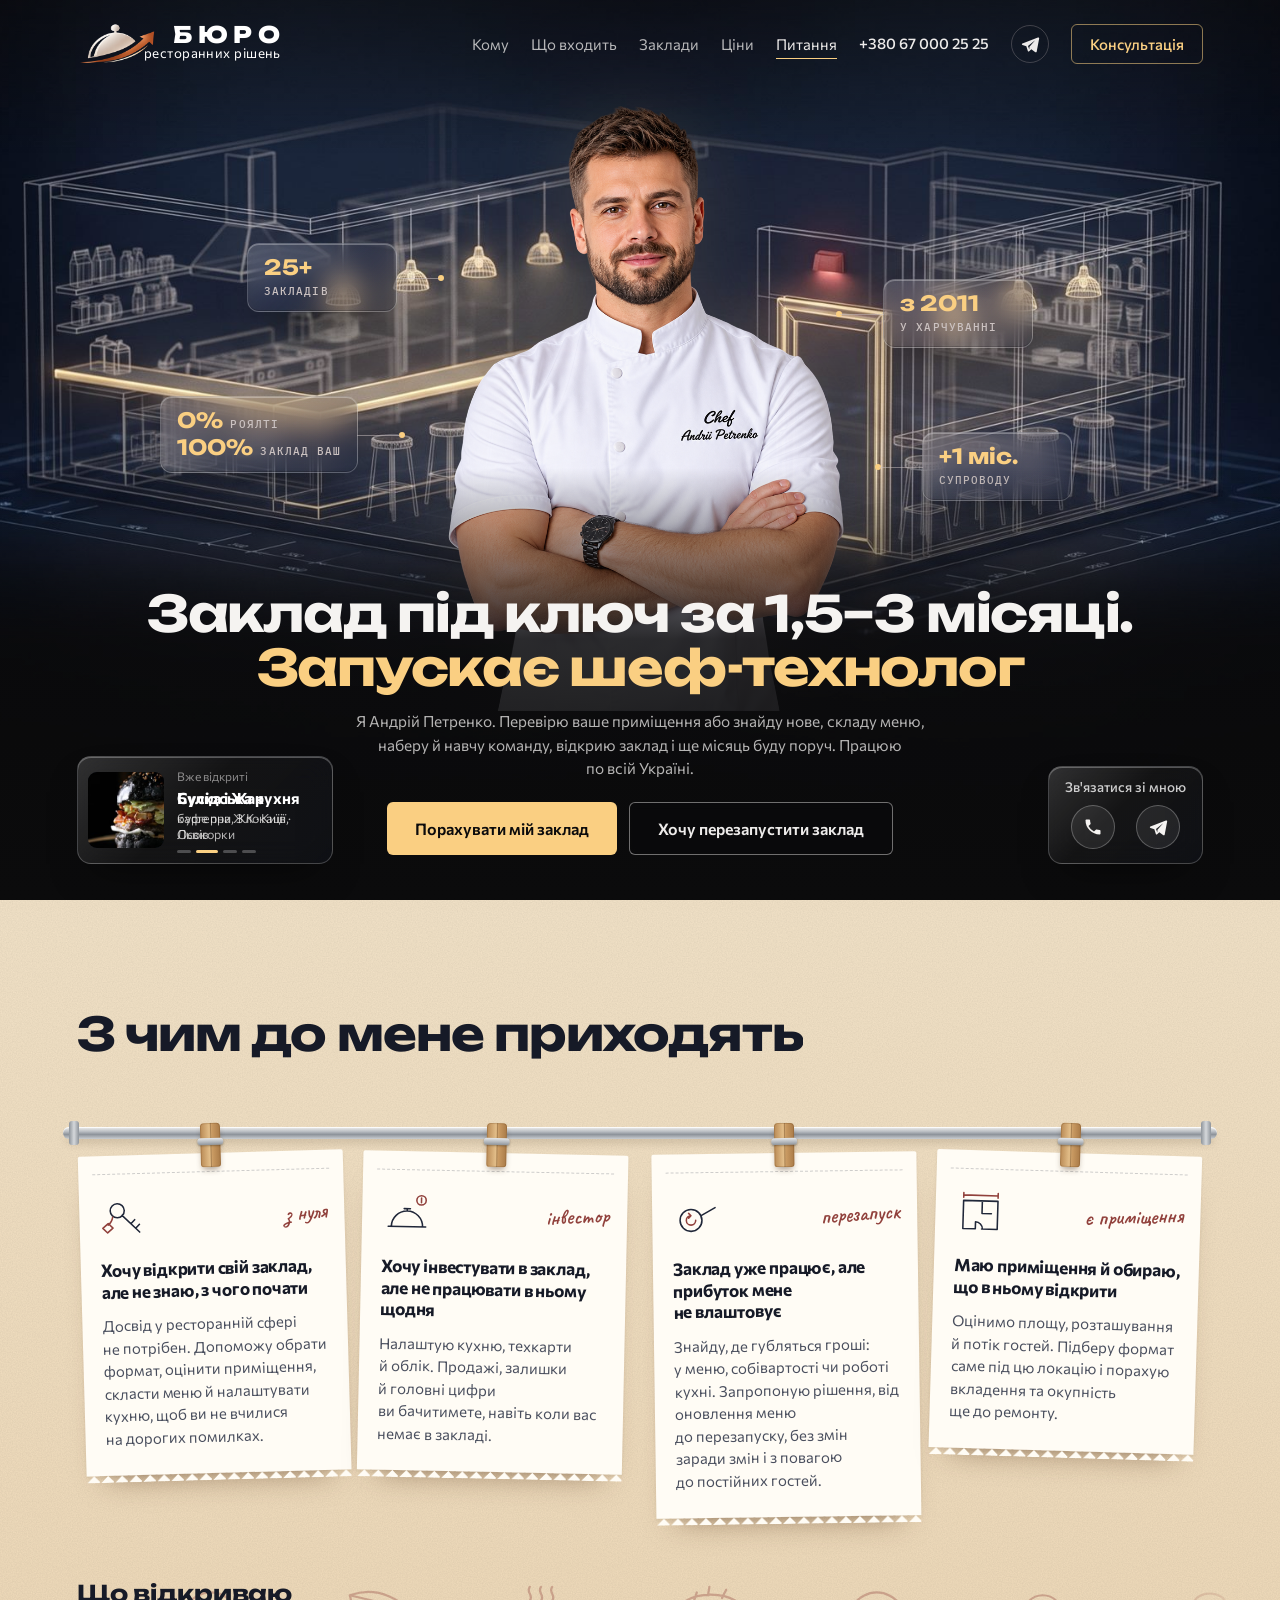
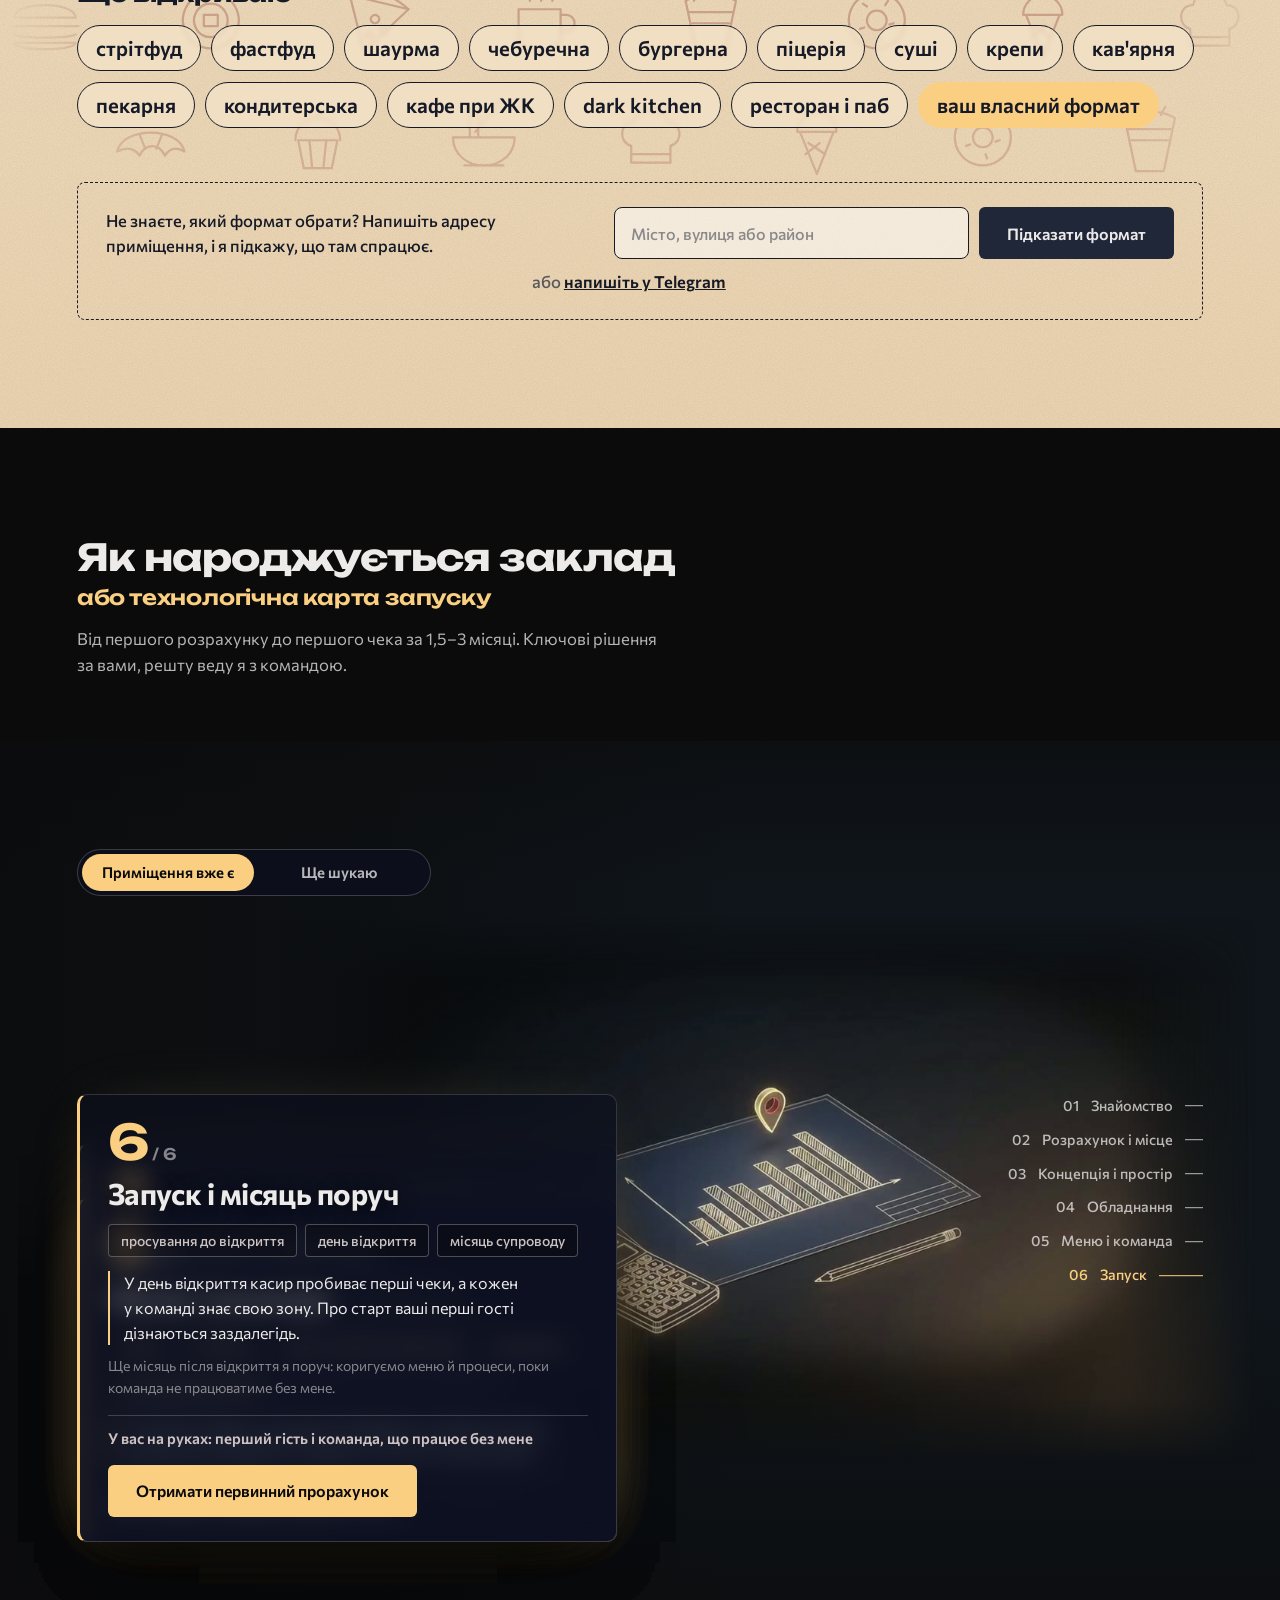
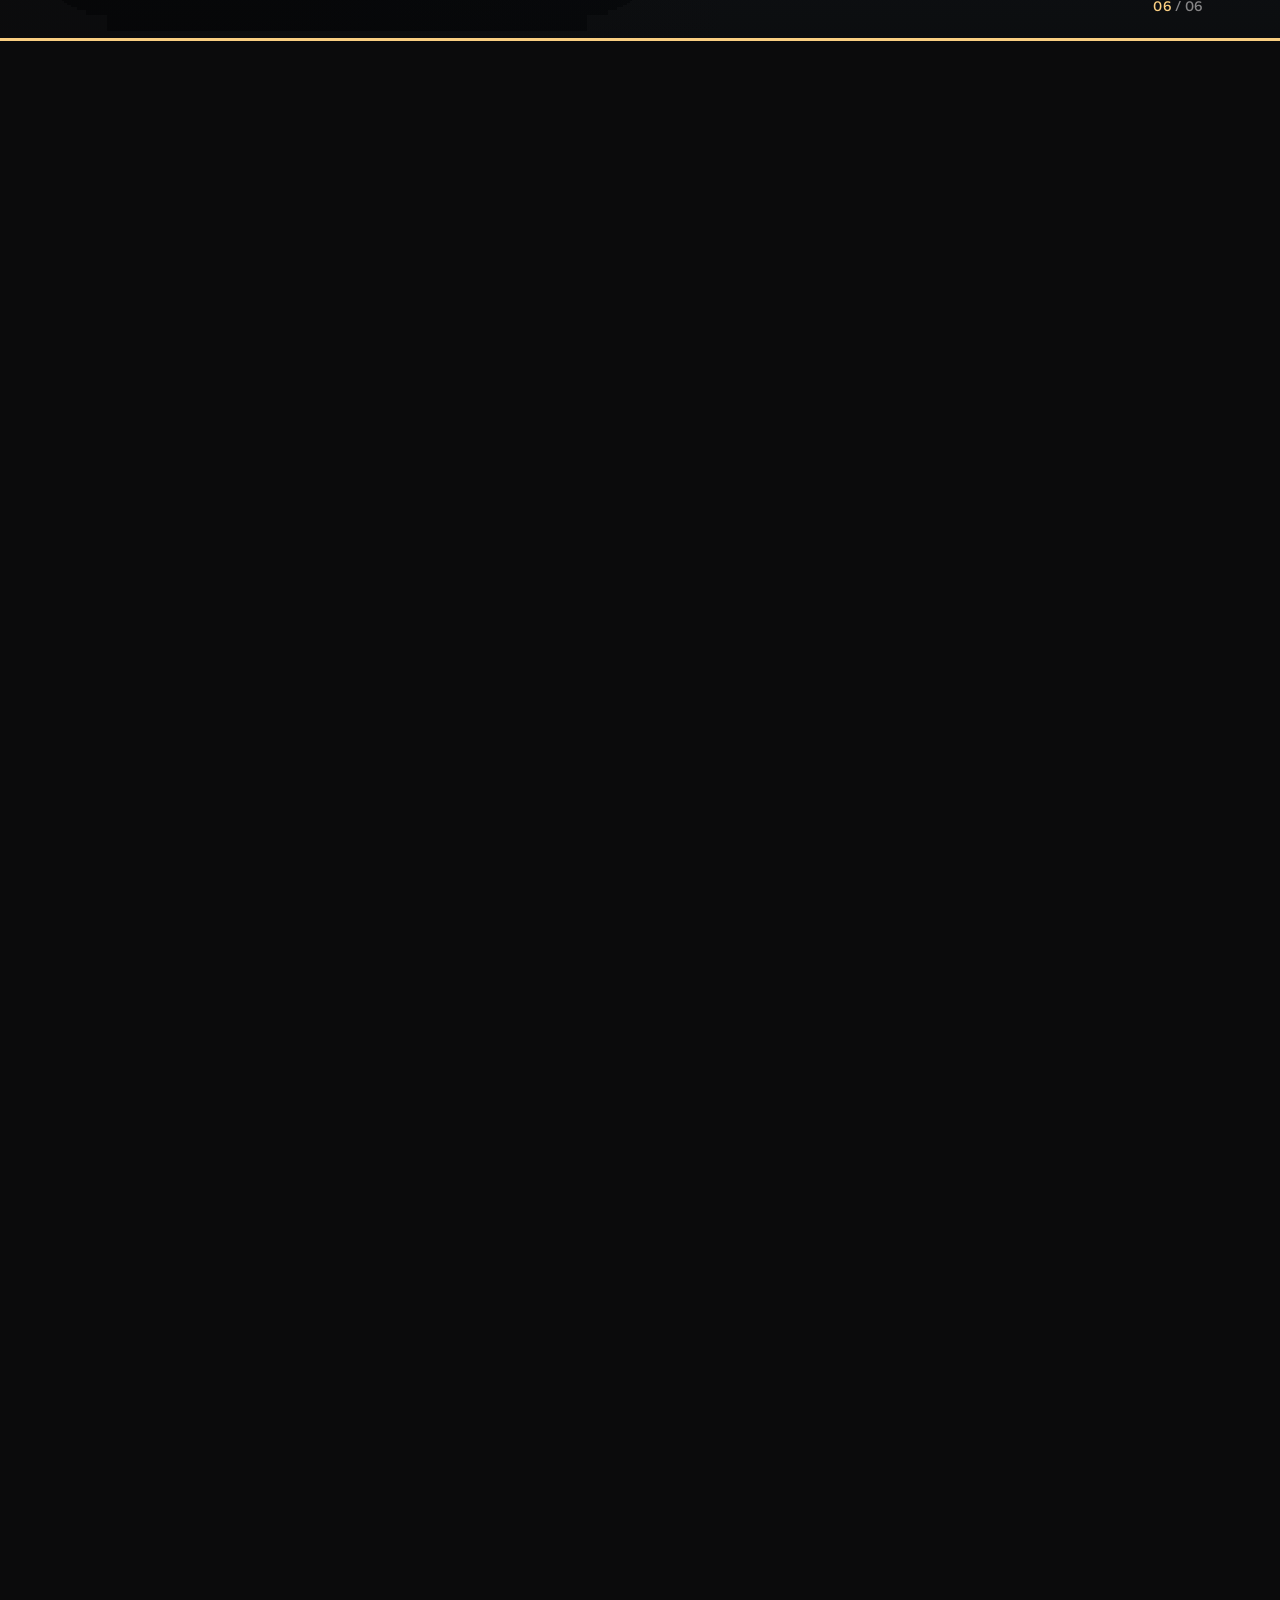
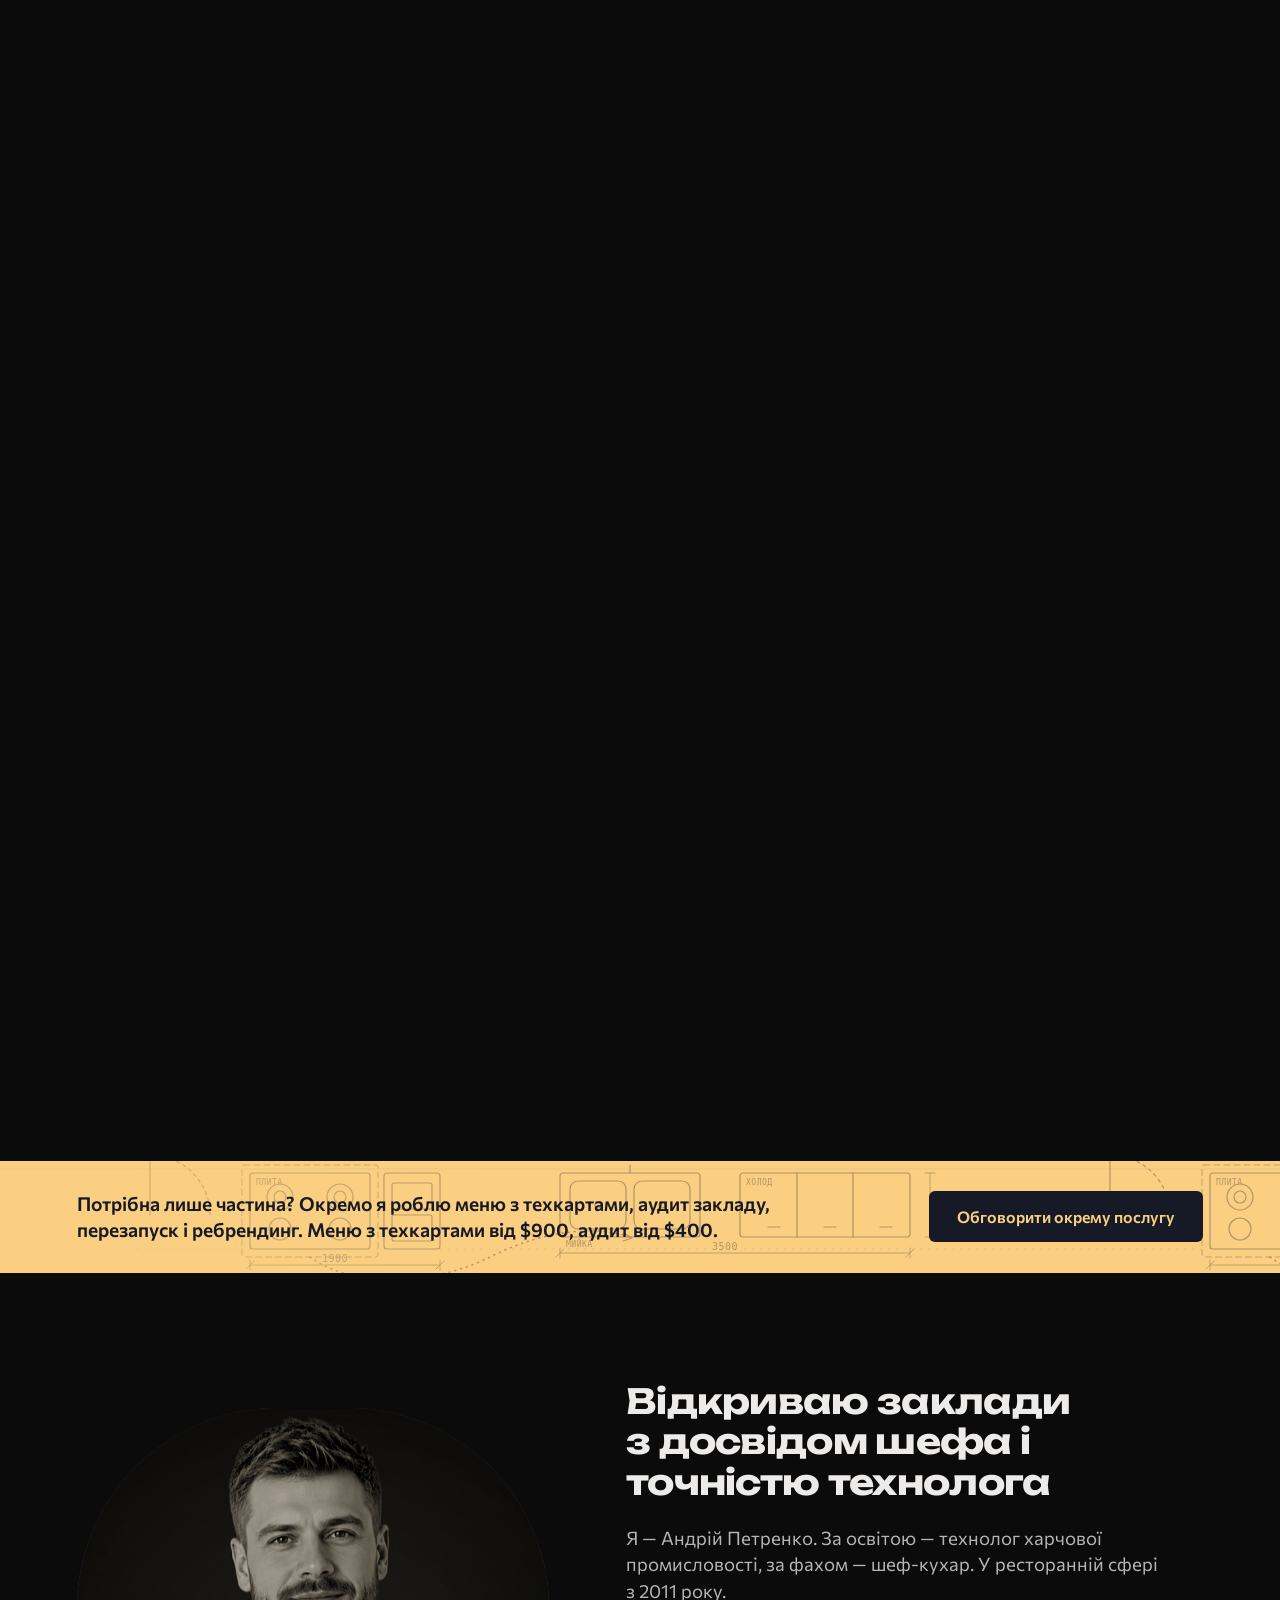
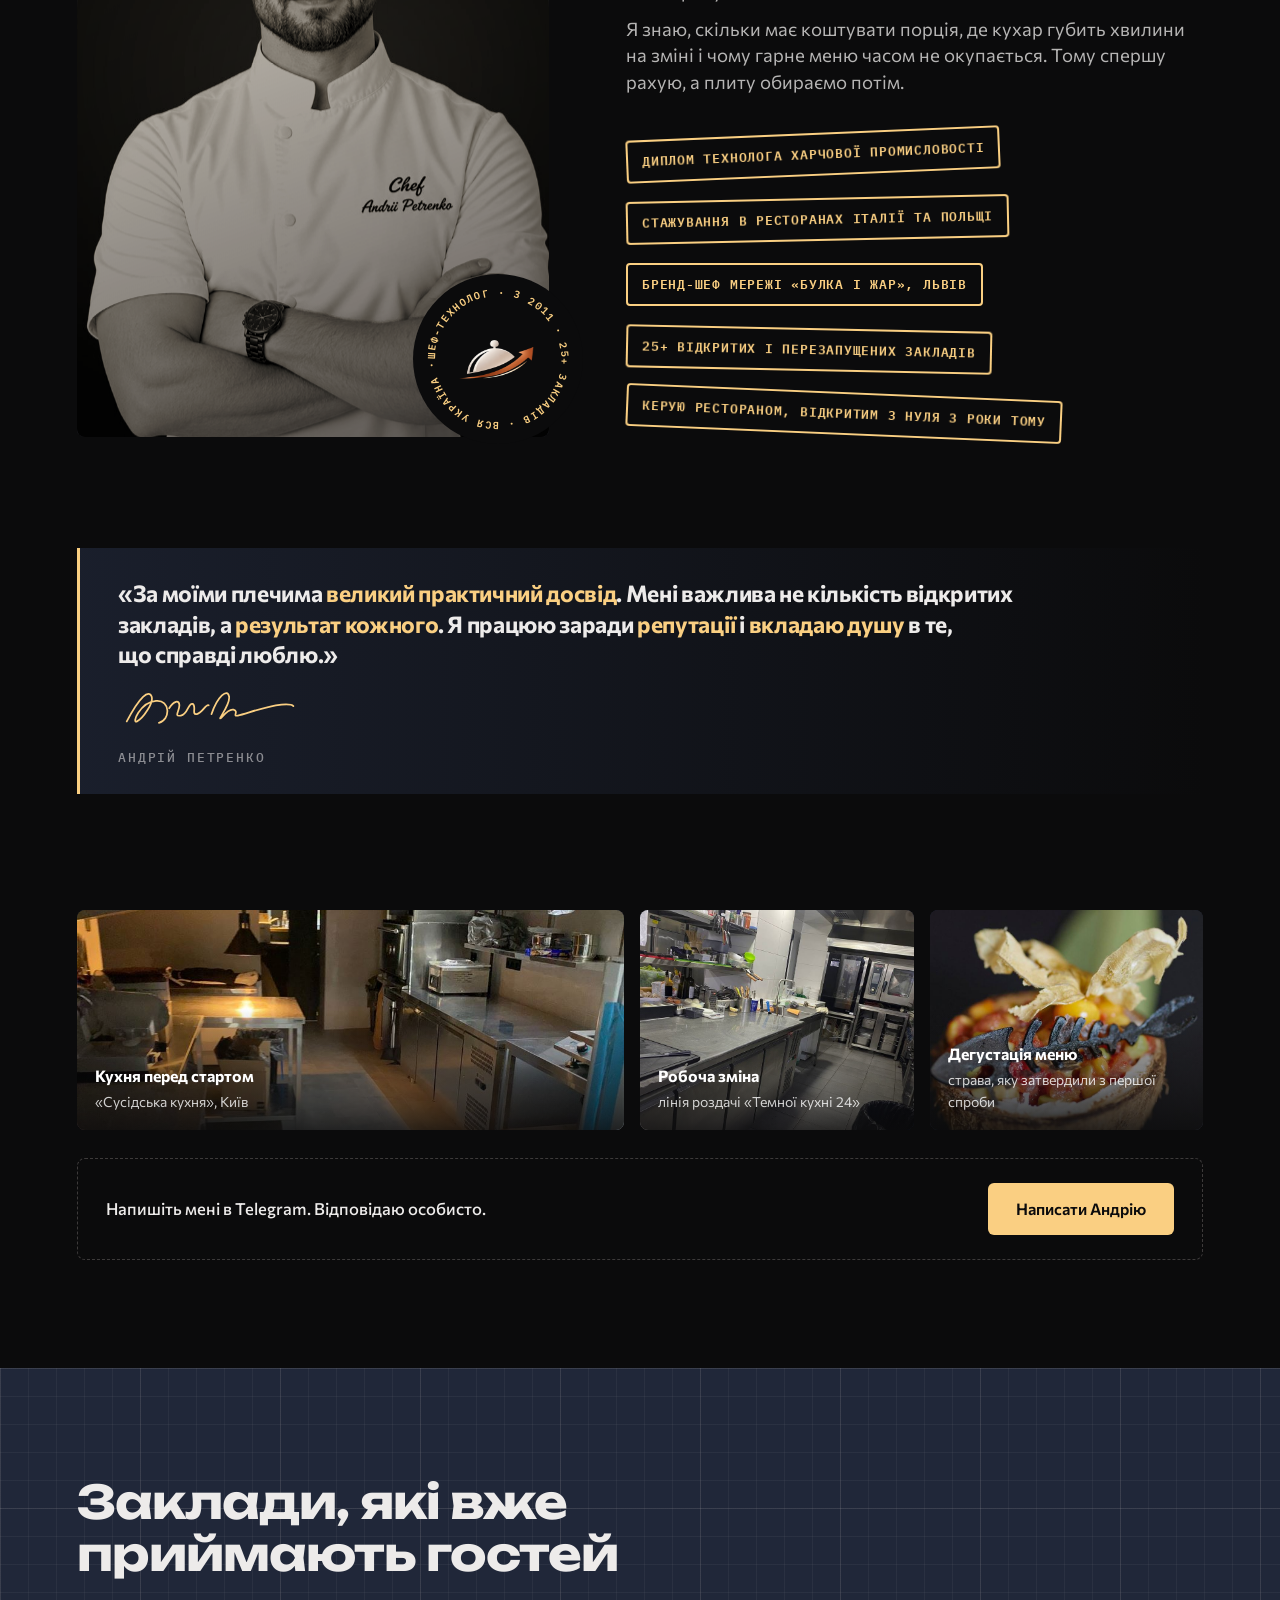
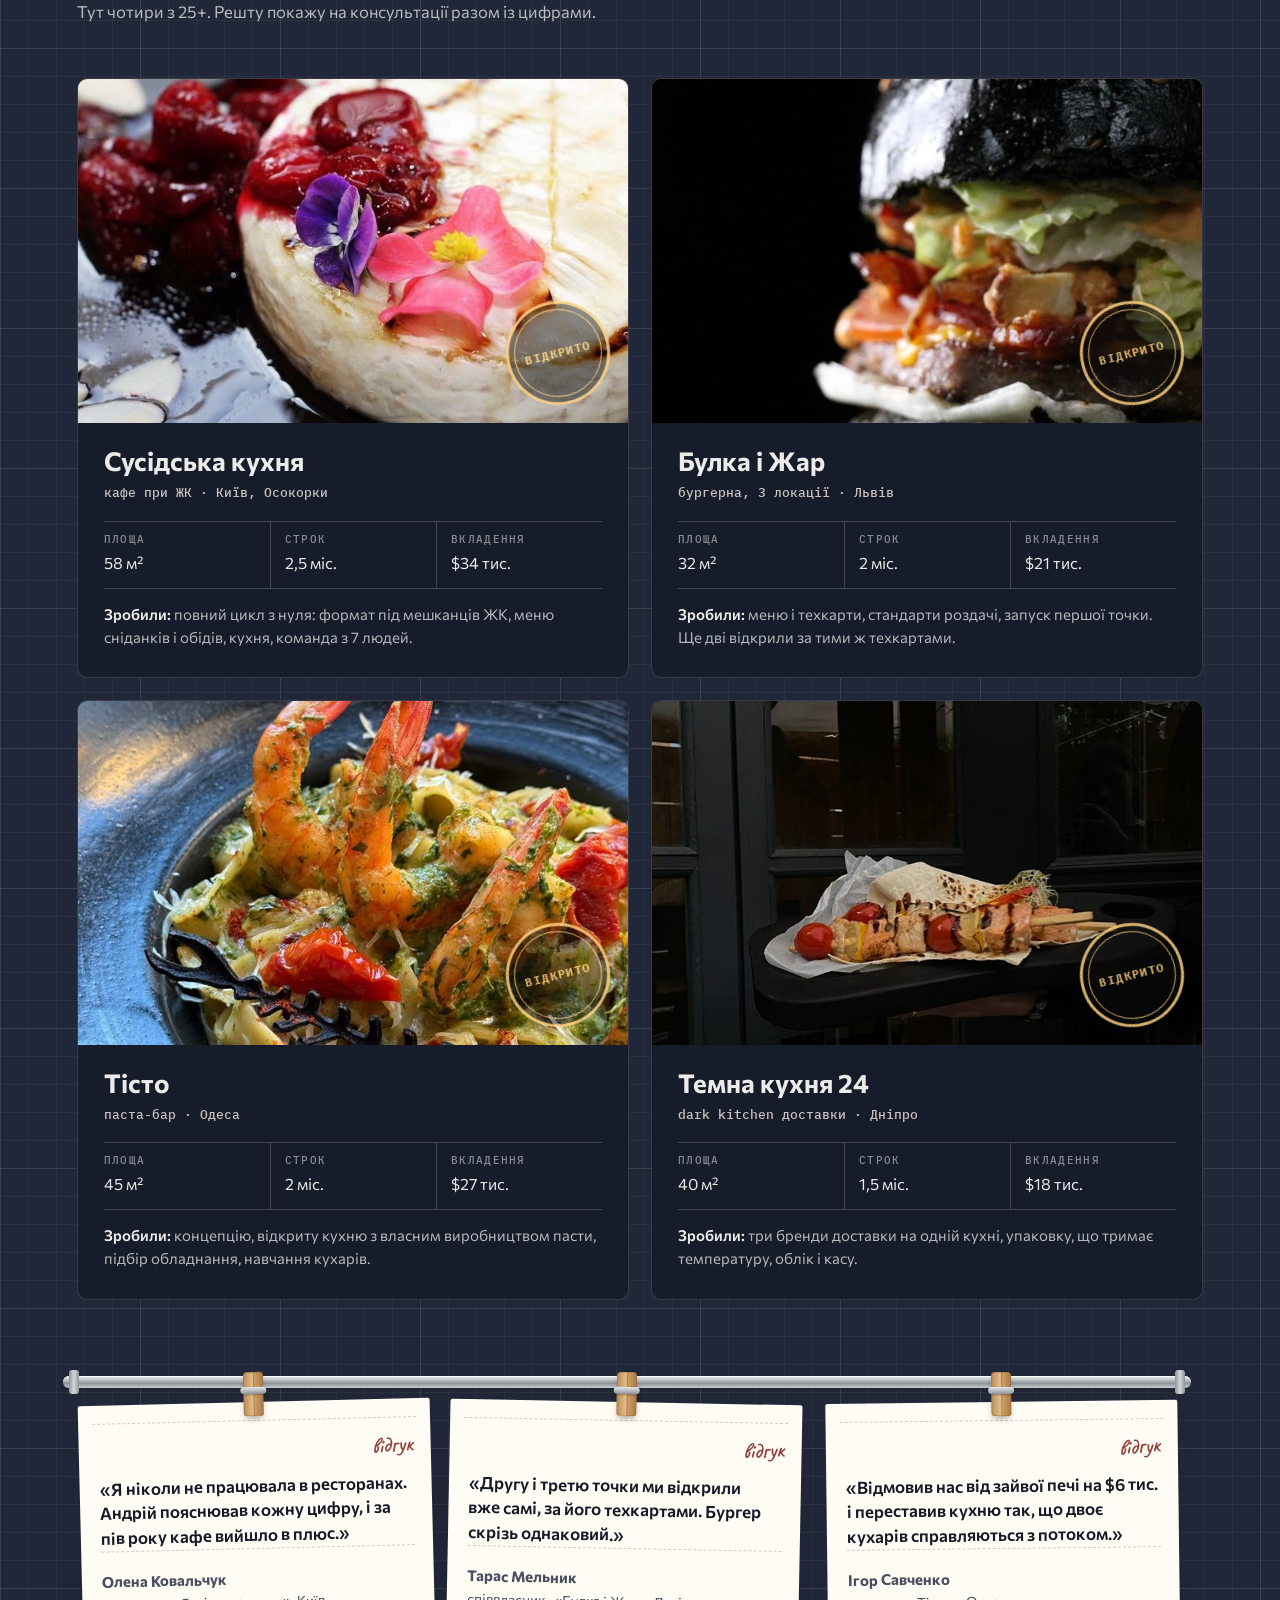
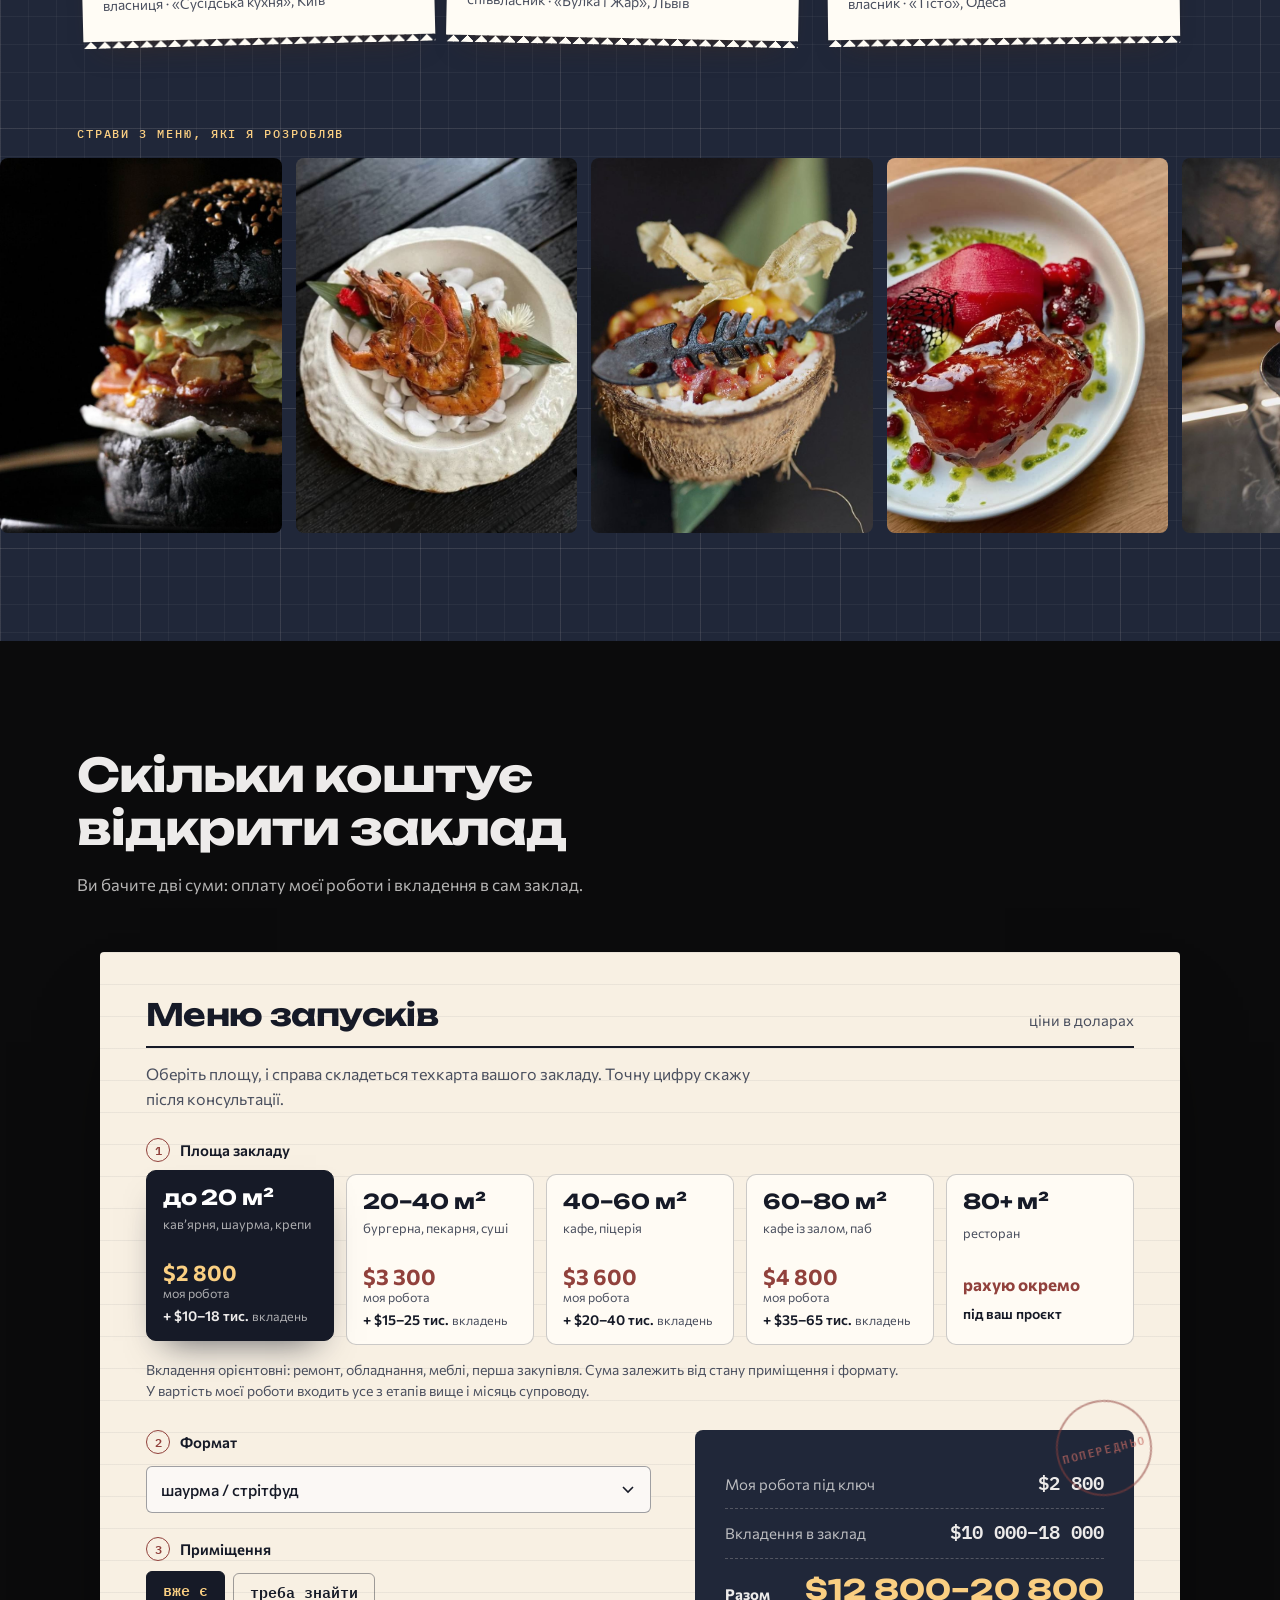
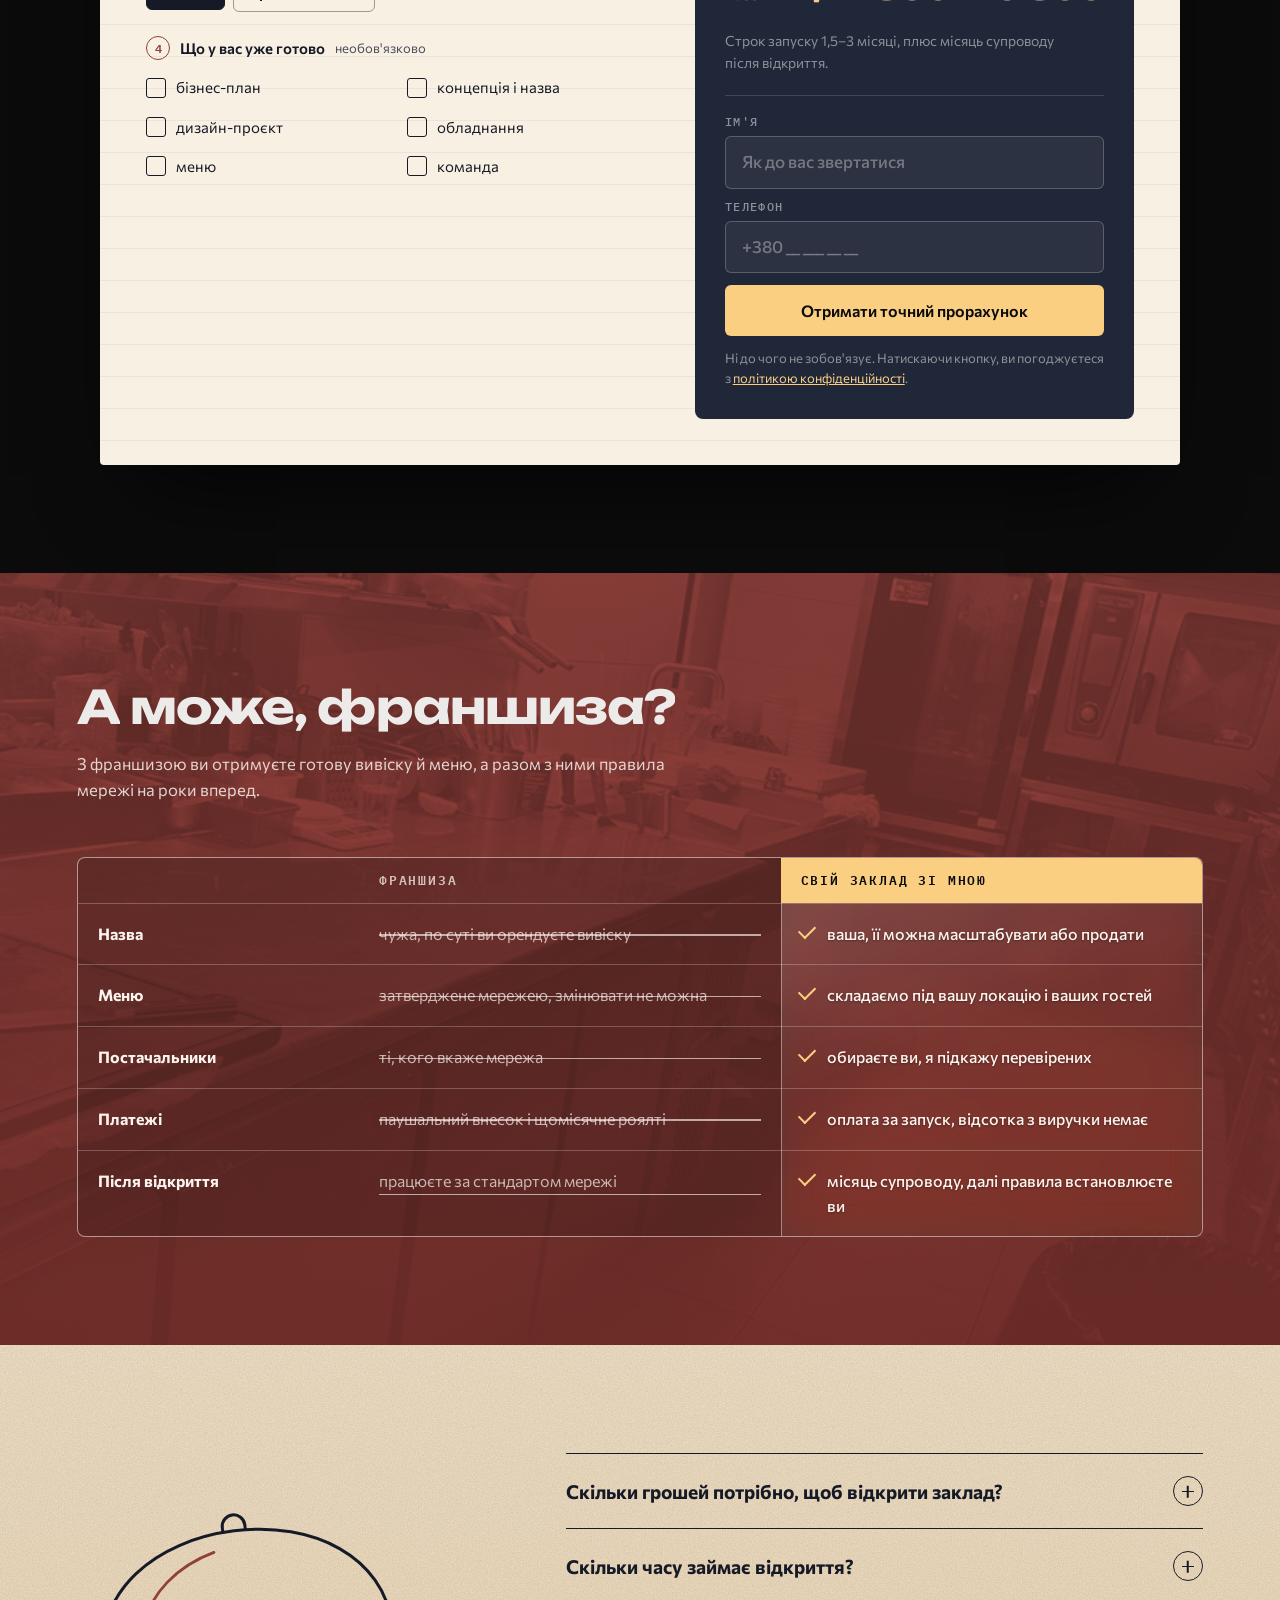
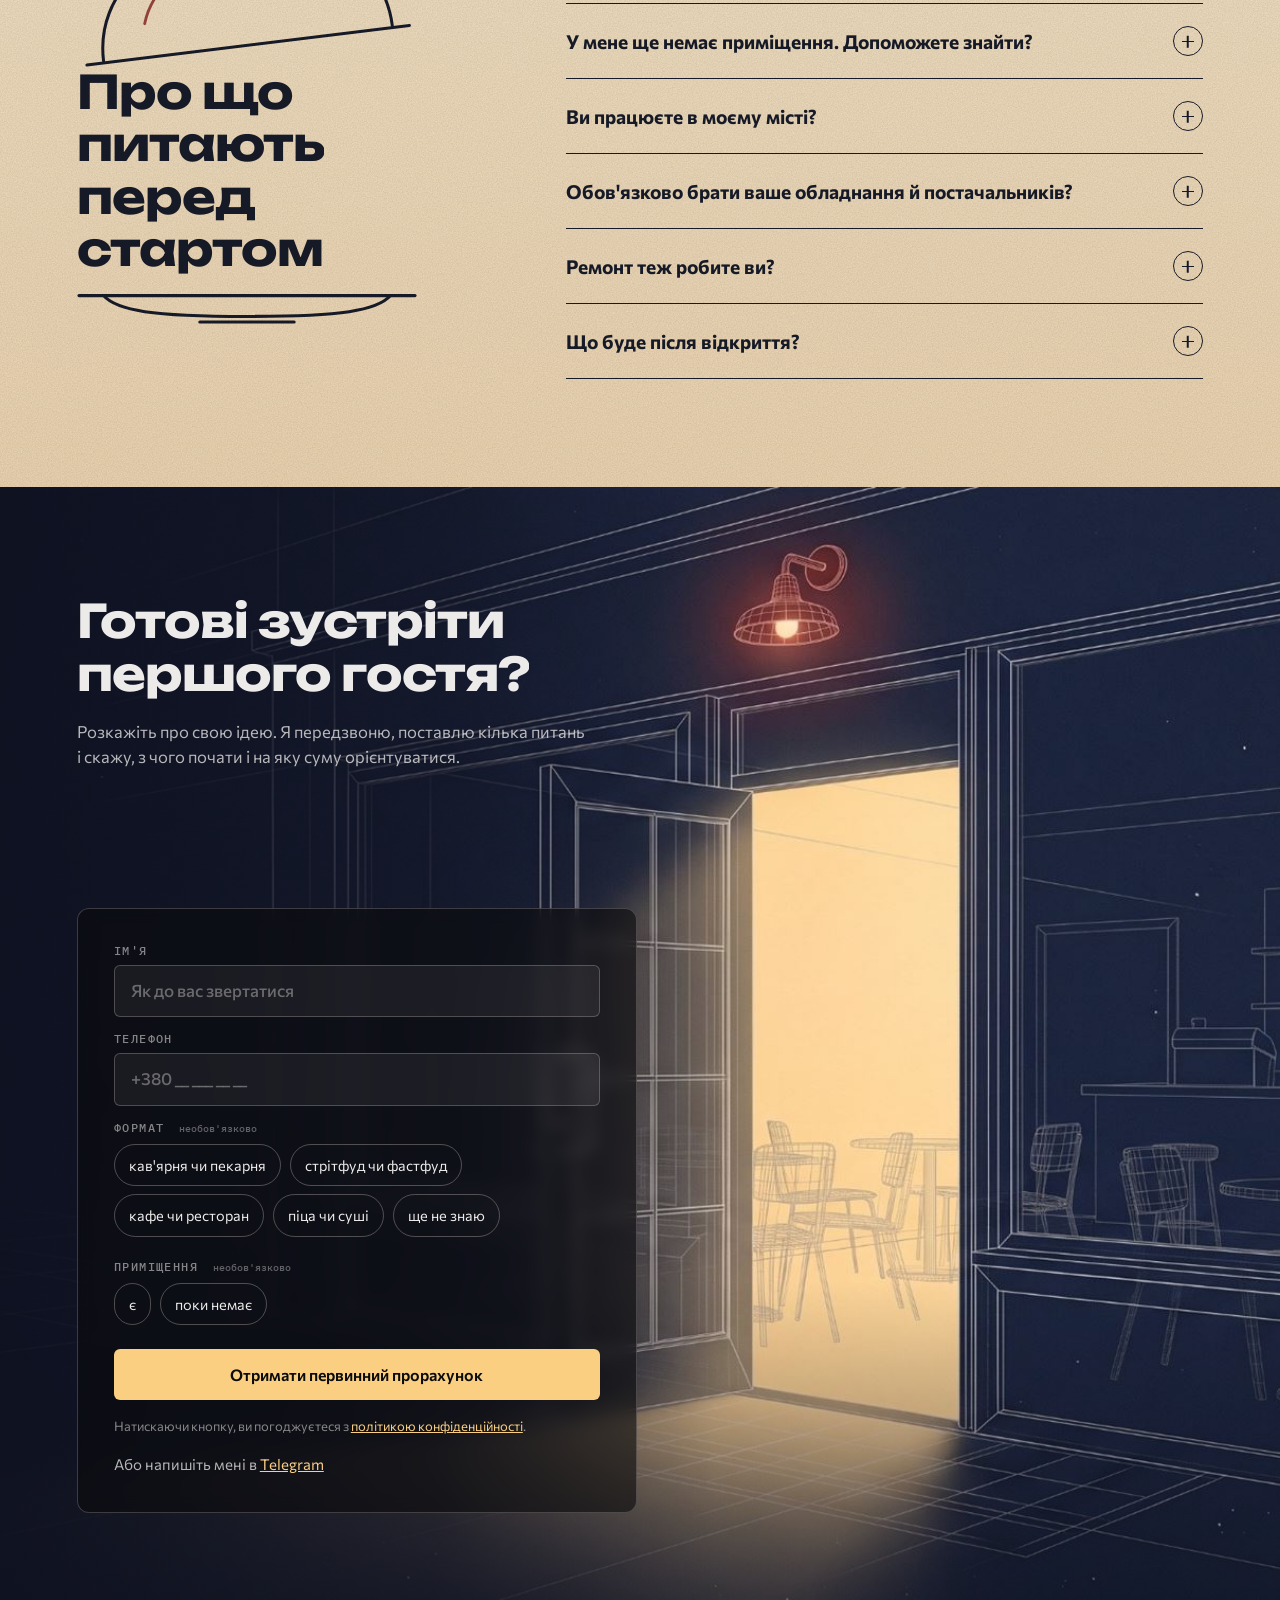
==== index.html @ c408e7c8 "Бюро ресторанних рішень: портфоліо-версія з шефом Андрієм Петренком Копія лендингу «Бюро» з новим ім" ====
<!doctype html>
<html lang="uk">
<head>
<meta charset="utf-8">
<meta name="viewport" content="width=device-width, initial-scale=1">
<title>Відкриття закладу під ключ | Бюро ресторанних рішень</title>
<meta name="description" content="Відкрию кафе, кав'ярню, фастфуд чи піцерію під ключ за 1,5–3 місяці: приміщення, меню з техкартами, обладнання, команда. 25+ відкритих закладів по Україні.">
<meta name="theme-color" content="#0B0B0C">
<link rel="icon" href="favicon.png" type="image/png" sizes="192x192">
<link rel="apple-touch-icon" href="apple-touch-icon.png">
<meta property="og:type" content="website">
<meta property="og:locale" content="uk_UA">
<meta property="og:title" content="Заклад під ключ за 1,5–3 місяці. Запускає шеф-технолог">
<meta property="og:description" content="Приміщення, меню з техкартами, обладнання, команда і місяць супроводу після відкриття. 25+ закладів по Україні.">
<meta property="og:image" content="https://prinkovska.github.io/buro/media/hero-final.jpg">
<link rel="preconnect" href="https://fonts.googleapis.com">
<link rel="preconnect" href="https://fonts.gstatic.com" crossorigin>
<link href="https://fonts.googleapis.com/css2?family=Commissioner:wght@400;500;600;700;800&family=IBM+Plex+Mono:wght@400;500;600&display=swap" rel="stylesheet">
<!-- Unbounded — шрифт заголовків -->
<link href="https://fonts.googleapis.com/css2?family=Unbounded:wght@600;700;800&family=Caveat:wght@600&display=swap" rel="stylesheet">
<link rel="preload" as="image" href="media/chef.png" fetchpriority="high">
<link rel="stylesheet" href="css/style.css">
</head>
<body data-hfont="unbounded">

<div class="progress" aria-hidden="true"><i></i></div>

<!-- ============ 0. ШАПКА ============ -->
<header class="nav" id="nav">
  <a class="nav__logo" href="#top" aria-label="Бюро ресторанних рішень, на початок">
    <svg class="nav__brand" viewBox="0 0 640 160" role="img" aria-hidden="true">
      <image href="media/logo.png" x="6" y="4" width="246" height="151"/>
      <text x="294" y="76" textLength="332" lengthAdjust="spacing" font-family="Unbounded, sans-serif" font-weight="800" font-size="70" fill="#fff">БЮРО</text>
      <text x="206" y="124" textLength="420" lengthAdjust="spacing" font-family="Commissioner, sans-serif" font-weight="400" font-size="41" fill="#fff">ресторанних рішень</text>
    </svg>
  </a>
  <button class="nav__burger" type="button" aria-expanded="false" aria-controls="menu" aria-label="Відкрити меню"><span></span><span></span><span></span></button>
  <div class="nav__menu" id="menu">
    <ul class="nav__links">
      <li><a href="#komu">Кому</a></li>
      <li><a href="#etapy">Що входить</a></li>
      <li><a href="#zaklady">Заклади</a></li>
      <li><a href="#tsiny">Ціни</a></li>
      <li><a href="#pytannia">Питання</a></li>
    </ul>
    <a class="nav__tel" data-phone href="tel:+380670002525">+380 67 000 25 25</a>
    <a class="nav__tg" data-tg href="#konsultatsiya" aria-label="Написати в Telegram">
      <svg width="20" height="20" viewBox="0 0 24 24" aria-hidden="true"><path d="M21.5 4.2 2.9 11.4c-.9.4-.9 1.6.1 1.9l4.6 1.4 1.8 5.6c.2.7 1.1.9 1.6.4l2.6-2.4 4.8 3.5c.6.4 1.4.1 1.6-.6L23 5.4c.2-.9-.7-1.6-1.5-1.2ZM9.6 14.3l8.6-6.9-6.8 7.9-.3 3.4-1.5-4.4Z" fill="currentColor"/></svg>
    </a>
    <button class="btn btn--ghost" type="button" data-lead="nav">Консультація</button>
  </div>
</header>

<main id="top">

  <!-- ============ 1. ПЕРШИЙ ЕКРАН ============
       Відео й кадри згенеровані в Higgsfield (декор, не справжній заклад).
       Відео грає один раз; коли дограє, його змінює фінальний кадр (той самий, що й останній кадр відео).
       На телефоні (до 820px) беруться вертикальні версії з data-*-mobile. -->
  <section class="hero" aria-label="Заклад під ключ">
    <video class="hero__video" muted playsinline preload="none" aria-hidden="true"
           data-poster="media/hero-first.jpg" data-poster-mobile="media/hero-first-mobile.jpg"
           data-src="media/hero.mp4" data-src-mobile="media/hero-mobile.mp4"></video>
    <img class="hero__final" alt="" aria-hidden="true" data-src="media/hero-final.jpg" data-src-mobile="media/hero-final-mobile.jpg">
    <div class="hero__grade" aria-hidden="true"></div>

    <img class="hero__chef" src="media/chef.png" width="800" height="1200"
         alt="Андрій Петренко, шеф-технолог, стоїть зі схрещеними руками" fetchpriority="high">
    <div class="hero__shade" aria-hidden="true"></div>

    <!-- відкриті заклади (вигадані для портфоліо): картка в лівому нижньому куті, фото змінюються самі (на телефоні прихована) -->
    <a class="opened" href="#zaklady" aria-label="Відкриті заклади: дивитися всі">
      <span class="opened__pics">
        <img class="is-on" src="media/photos/thumbs/susidska.jpg" width="200" height="200" alt="" decoding="async">
        <img class="" src="media/photos/thumbs/bulka.jpg" width="200" height="200" alt="" decoding="async">
        <img class="" src="media/photos/thumbs/tisto.jpg" width="200" height="200" alt="" decoding="async">
        <img class="" src="media/photos/thumbs/temna.jpg" width="200" height="200" alt="" decoding="async">
      </span>
      <span class="opened__text">
        <span class="opened__label">Вже відкриті</span>
        <span class="opened__item is-on"><b>Сусідська кухня</b><small>кафе при ЖК · Київ, Осокорки</small></span>
        <span class="opened__item"><b>Булка і Жар</b><small>бургерна, 3 локації · Львів</small></span>
        <span class="opened__item"><b>Тісто</b><small>паста-бар · Одеса</small></span>
        <span class="opened__item"><b>Темна кухня 24</b><small>dark kitchen доставки · Дніпро</small></span>
        <span class="opened__dots" aria-hidden="true"><i class="is-on"></i><i></i><i></i><i></i></span>
      </span>
    </a>

    <!-- Кнопки зв'язку в правому куті першого екрана (на ноутбуці) -->
    <div class="hero-contact" aria-label="Зв'язатися з Андрієм Петренком">
      <span class="hero-contact__lbl">Зв'язатися зі мною</span>
      <button class="hero-contact__btn hero-contact__btn--call" type="button" data-lead="callback" aria-label="Замовити дзвінок" title="Замовити дзвінок">
        <svg width="20" height="20" viewBox="0 0 24 24" aria-hidden="true"><path d="M6.6 10.8a15.1 15.1 0 0 0 6.6 6.6l2.2-2.2c.3-.3.7-.4 1-.2 1.1.4 2.3.6 3.6.6.6 0 1 .4 1 1V20c0 .6-.4 1-1 1A17 17 0 0 1 3 4c0-.6.4-1 1-1h3.5c.6 0 1 .4 1 1 0 1.3.2 2.5.6 3.6.1.3 0 .7-.2 1l-2.3 2.2Z" fill="currentColor"/></svg>
      </button>
      <a class="hero-contact__btn hero-contact__btn--tg" data-tg href="#konsultatsiya" aria-label="Написати в Telegram" title="Написати в Telegram">
        <svg width="20" height="20" viewBox="0 0 24 24" aria-hidden="true"><path d="M21.5 4.2 2.9 11.4c-.9.4-.9 1.6.1 1.9l4.6 1.4 1.8 5.6c.2.7 1.1.9 1.6.4l2.6-2.4 4.8 3.5c.6.4 1.4.1 1.6-.6L23 5.4c.2-.9-.7-1.6-1.5-1.2ZM9.6 14.3l8.6-6.9-6.8 7.9-.3 3.4-1.5-4.4Z" fill="currentColor"/></svg>
      </a>
    </div>

    <div class="hero__bottom">
      <ul class="hero__stats" aria-label="Коротко про досвід">
        <li class="stat stat--l1"><b>25+</b><span>закладів</span></li>
        <li class="stat stat--r1"><b>з 2011</b><span>у харчуванні</span></li>
        <li class="stat stat--l2 stat--rows"><p><b>0%</b><span>роялті</span></p><p><b>100%</b><span>заклад ваш</span></p></li>
        <li class="stat stat--r2"><b>+1 міс.</b><span>супроводу</span></li>
      </ul>
      <div class="hero__copy">
        <h1>Заклад під ключ за 1,5⁠–⁠3 місяці. <span>Запускає шеф-технолог</span></h1>
        <p>Я Андрій Петренко. Перевірю ваше приміщення або знайду нове, складу меню, наберу й навчу команду, відкрию заклад і ще місяць буду поруч. Працюю по всій Україні.</p>
        <div class="hero__btns">
          <a class="btn btn--primary" href="#kalkulyator">Порахувати мій заклад</a>
          <button class="btn btn--outline" type="button" data-lead="hero-relaunch">Хочу перезапустити заклад</button>
        </div>
      </div>
    </div>

  </section>

  <!-- ============ 2. З ЧИМ ДО МЕНЕ ПРИХОДЯТЬ ============ -->
  <section class="sec sec--paper tex-grain" id="komu">
    <div class="wrap">
      <header class="sec__head">
        <h2 data-split>З чим до мене приходять</h2>
      </header>

      <div class="who">
        <!-- картки — як чеки замовлень на кухонній рейці, кожна на прищепці -->
        <div class="who__rail" aria-hidden="true"></div>
        <article class="who__card" data-reveal style="--d:0;--r:-1.6deg">
          <span class="who__clip" aria-hidden="true"></span>
          <div class="who__top"><svg class="who__ico draw" viewBox="0 0 64 64" aria-hidden="true"><path pathLength="1" d="M14 22a9 9 0 1 0 18 0a9 9 0 1 0 -18 0M29 28l22 22M40 39l5-5M46 45l5-5"/><path pathLength="1" class="acc" d="M17 30c-1 5-3 8-6 10M4 44l7-6 6 6-7 6z"/></svg><span class="who__table">з нуля</span></div>
          <h3>Хочу відкрити свій заклад, але не знаю, з чого почати</h3>
          <p>Досвід у ресторанній сфері не потрібен. Допоможу обрати формат, оцінити приміщення, скласти меню й налаштувати кухню, щоб ви не вчилися на дорогих помилках.</p>
        </article>
        <article class="who__card" data-reveal style="--d:1;--r:1.2deg">
          <span class="who__clip" aria-hidden="true"></span>
          <div class="who__top"><svg class="who__ico draw" viewBox="0 0 64 64" aria-hidden="true"><path pathLength="1" d="M8 48h48M12 48a20 20 0 0 1 40 0M28 25h8M32 25v3"/><path pathLength="1" class="acc" d="M44 14a6 6 0 1 0 12 0a6 6 0 1 0 -12 0M50 11v6"/></svg><span class="who__table">інвестор</span></div>
          <h3>Хочу інвестувати в заклад, але не працювати в ньому щодня</h3>
          <p>Налаштую кухню, техкарти й облік. Продажі, залишки й головні цифри ви бачитимете, навіть коли вас немає в закладі.</p>
        </article>
        <article class="who__card" data-reveal style="--d:2;--r:-0.8deg">
          <span class="who__clip" aria-hidden="true"></span>
          <div class="who__top"><svg class="who__ico draw" viewBox="0 0 64 64" aria-hidden="true"><path pathLength="1" d="M10 36a14 14 0 1 0 28 0a14 14 0 1 0 -28 0M37 30l18-10"/><path pathLength="1" class="acc" d="M30 36a6 6 0 1 1 -6 -6M21 27l3 3-3 3"/></svg><span class="who__table">перезапуск</span></div>
          <h3>Заклад уже працює, але прибуток мене не влаштовує</h3>
          <p>Знайду, де губляться гроші: у меню, собівартості чи роботі кухні. Запропоную рішення, від оновлення меню до перезапуску, без змін заради змін і з повагою до постійних гостей.</p>
        </article>
        <article class="who__card" data-reveal style="--d:3;--r:1.7deg">
          <span class="who__clip" aria-hidden="true"></span>
          <div class="who__top"><svg class="who__ico draw" viewBox="0 0 64 64" aria-hidden="true"><path pathLength="1" d="M26 52H10V16h44v36H34M26 52v-9M26 43a9 9 0 0 1 9 9M34 16v16h12"/><path pathLength="1" class="acc" d="M10 9h44M10 6v6M54 6v6"/></svg><span class="who__table">є приміщення</span></div>
          <h3>Маю приміщення й обираю, що в ньому відкрити</h3>
          <p>Оцінимо площу, розташування й потік гостей. Підберу формат саме під цю локацію і порахую вкладення та окупність ще до ремонту.</p>
        </article>
      </div>

      <div class="formats" data-reveal>
      <!-- стрічки контурних іконок страв, що повільно пливуть за списком форматів -->
      <div class="iconbelt" aria-hidden="true">
        <div class="iconbelt__track"><svg viewBox="0 0 64 64"><title>бургер</title><path d="M10 30c0-12 44-12 44 0Z M8 36h48 M10 42c6 3 38 3 44 0 M10 48h44c0 6-44 6-44 0"/></svg><svg viewBox="0 0 64 64"><title>суші</title><path d="M32 12a20 20 0 1 0 0.01 0Z M32 20a12 12 0 1 0 0.01 0Z M27 28h10v8H27Z"/></svg><svg viewBox="0 0 64 64"><title>піца</title><path d="M12 14 54 24 22 54Z M12 14q22-8 42 10 M30 28a3 3 0 1 0 0.01 0Z M36 36a3 3 0 1 0 0.01 0Z M26 40a2.5 2.5 0 1 0 0.01 0Z"/></svg><svg viewBox="0 0 64 64"><title>кава</title><path d="M14 24h30v18c0 8-6 12-15 12s-15-4-15-12Z M44 28h4a6 6 0 0 1 0 12h-4 M22 8c-3 4 3 6 0 10 M30 8c-3 4 3 6 0 10 M38 8c-3 4 3 6 0 10"/></svg><svg viewBox="0 0 64 64"><title>шаурма</title><path d="M22 56 14 18c10-6 26-6 36 0l-8 38Z M17 26h30 M19 34h26 M20 18l2-6 M30 14l1-6 M40 16l3-6"/></svg><svg viewBox="0 0 64 64"><title>пончик</title><path d="M32 12a20 20 0 1 0 0.01 0Z M32 25a7 7 0 1 0 0.01 0Z M22 20l3 2 M40 18l-2 3 M44 34l-3 1 M20 38l3-1 M34 44l1 3"/></svg><svg viewBox="0 0 64 64"><title>морозиво</title><path d="M18 28a14 14 0 0 1 28 0Z M20 28 32 58 44 28 M26 36l12 8 M24 44l10-8"/></svg><svg viewBox="0 0 64 64"><title>ковпак</title><path d="M18 38c-9-2-9-17 2-17 2-11 22-11 24 0 11 0 11 15 2 17v12H18Z M18 44h28"/></svg><svg viewBox="0 0 64 64"><title>локшина</title><path d="M10 32h44c0 12-10 20-22 20S10 44 10 32Z M22 32V14 M28 32V12 M44 6 26 28 M18 52h28"/></svg><svg viewBox="0 0 64 64"><title>кекс</title><path d="M18 34h28l-4 20H22Z M16 34c0-10 8-16 16-16s16 6 16 16 M32 18v-6 M26 34l2 20 M38 34l-2 20"/></svg><svg viewBox="0 0 64 64"><title>круасан</title><path d="M8 42c4-18 44-18 48 0-5-3-10-3-14 3-4-9-14-9-18 0-4-6-10-6-16-3Z M24 30l4 10 M40 30l-4 10"/></svg><svg viewBox="0 0 64 64"><title>виделка і ніж</title><path d="M20 8v18c0 4 2 6 4 6v24 M14 8v14c0 6 4 10 10 10 M30 8v14 M44 8c-6 6-6 18 0 24v24"/></svg></div>
        <div class="iconbelt__track iconbelt__track--rev"><svg viewBox="0 0 64 64"><title>виделка і ніж</title><path d="M20 8v18c0 4 2 6 4 6v24 M14 8v14c0 6 4 10 10 10 M30 8v14 M44 8c-6 6-6 18 0 24v24"/></svg><svg viewBox="0 0 64 64"><title>круасан</title><path d="M8 42c4-18 44-18 48 0-5-3-10-3-14 3-4-9-14-9-18 0-4-6-10-6-16-3Z M24 30l4 10 M40 30l-4 10"/></svg><svg viewBox="0 0 64 64"><title>кекс</title><path d="M18 34h28l-4 20H22Z M16 34c0-10 8-16 16-16s16 6 16 16 M32 18v-6 M26 34l2 20 M38 34l-2 20"/></svg><svg viewBox="0 0 64 64"><title>локшина</title><path d="M10 32h44c0 12-10 20-22 20S10 44 10 32Z M22 32V14 M28 32V12 M44 6 26 28 M18 52h28"/></svg><svg viewBox="0 0 64 64"><title>ковпак</title><path d="M18 38c-9-2-9-17 2-17 2-11 22-11 24 0 11 0 11 15 2 17v12H18Z M18 44h28"/></svg><svg viewBox="0 0 64 64"><title>морозиво</title><path d="M18 28a14 14 0 0 1 28 0Z M20 28 32 58 44 28 M26 36l12 8 M24 44l10-8"/></svg><svg viewBox="0 0 64 64"><title>пончик</title><path d="M32 12a20 20 0 1 0 0.01 0Z M32 25a7 7 0 1 0 0.01 0Z M22 20l3 2 M40 18l-2 3 M44 34l-3 1 M20 38l3-1 M34 44l1 3"/></svg><svg viewBox="0 0 64 64"><title>шаурма</title><path d="M22 56 14 18c10-6 26-6 36 0l-8 38Z M17 26h30 M19 34h26 M20 18l2-6 M30 14l1-6 M40 16l3-6"/></svg><svg viewBox="0 0 64 64"><title>кава</title><path d="M14 24h30v18c0 8-6 12-15 12s-15-4-15-12Z M44 28h4a6 6 0 0 1 0 12h-4 M22 8c-3 4 3 6 0 10 M30 8c-3 4 3 6 0 10 M38 8c-3 4 3 6 0 10"/></svg><svg viewBox="0 0 64 64"><title>піца</title><path d="M12 14 54 24 22 54Z M12 14q22-8 42 10 M30 28a3 3 0 1 0 0.01 0Z M36 36a3 3 0 1 0 0.01 0Z M26 40a2.5 2.5 0 1 0 0.01 0Z"/></svg><svg viewBox="0 0 64 64"><title>суші</title><path d="M32 12a20 20 0 1 0 0.01 0Z M32 20a12 12 0 1 0 0.01 0Z M27 28h10v8H27Z"/></svg><svg viewBox="0 0 64 64"><title>бургер</title><path d="M10 30c0-12 44-12 44 0Z M8 36h48 M10 42c6 3 38 3 44 0 M10 48h44c0 6-44 6-44 0"/></svg></div>
      </div>
        <h3 class="formats__title">Що відкриваю</h3>
        <ul class="formats__list">
          <li>стрітфуд</li><li>фастфуд</li><li>шаурма</li><li>чебуречна</li><li>бургерна</li><li>піцерія</li><li>суші</li><li>крепи</li><li>кав'ярня</li><li>пекарня</li><li>кондитерська</li><li>кафе при ЖК</li><li>dark kitchen</li><li>ресторан і паб</li><li class="is-own">ваш власний формат</li>
        </ul>
      </div>

      <form class="cta-row cta-addr" data-reveal data-addr novalidate>
        <label class="cta-addr__q" for="addr-input">Не знаєте, який формат обрати? Напишіть адресу приміщення, і я підкажу, що там спрацює.</label>
        <div class="cta-addr__row">
          <input id="addr-input" type="text" name="address" autocomplete="street-address" placeholder="Місто, вулиця або район">
          <button class="btn btn--dark" type="submit">Підказати формат</button>
        </div>
        <p class="cta-addr__alt">або <a data-tg href="#konsultatsiya">напишіть у Telegram</a></p>
      </form>
    </div>
  </section>

  <!-- ============ 3. ЩО ВХОДИТЬ І ЕТАПИ: відео на весь екран, етапи поверх ============
       Заголовок на темному, далі екран «прилипає», відео займає весь екран,
       а етапи змінюють один одного поверх нього під час прокрутки.
       data-t = секунда, на якій відео зупиняється для етапу (ті самі, що й у блоці вище). -->
  <section class="reel" id="etapy" data-premises="yes" aria-label="Етапи запуску закладу">
    <div class="reel__head">
      <h2 data-split>Як народжується заклад</h2>
      <p class="reel__kicker" data-reveal>або технологічна карта запуску</p>
      <p>Від першого розрахунку до першого чека за 1,5⁠–⁠3 місяці. Ключові рішення за вами, решту веду я з командою.</p>
    </div>

    <div class="reel__track">
      <div class="reel__stage">
        <video class="reel__video" muted playsinline preload="none" aria-hidden="true" poster="media/steps3-first.jpg" data-src="media/steps3-scrub.mp4" data-src-mobile="media/steps3-scrub-mobile.mp4"></video>
        <!-- чіткі кадри k1–k6: показуються, коли етап зупинився (відео з генератора лише 720p) -->
        <div class="reel__stills" aria-hidden="true">
          <picture><source media="(max-width: 820px)" srcset="media/steps3/k1-m.webp"><img class="reel__still" src="media/steps3/k1.webp" alt="" loading="lazy" decoding="async" width="1920" height="1072"></picture>
          <picture><source media="(max-width: 820px)" srcset="media/steps3/k2-m.webp"><img class="reel__still" src="media/steps3/k2.webp" alt="" loading="lazy" decoding="async" width="1920" height="1072"></picture>
          <picture><source media="(max-width: 820px)" srcset="media/steps3/k3-m.webp"><img class="reel__still" src="media/steps3/k3.webp" alt="" loading="lazy" decoding="async" width="1920" height="1072"></picture>
          <picture><source media="(max-width: 820px)" srcset="media/steps3/k4-m.webp"><img class="reel__still" src="media/steps3/k4.webp" alt="" loading="lazy" decoding="async" width="1920" height="1072"></picture>
          <picture><source media="(max-width: 820px)" srcset="media/steps3/k5-m.webp"><img class="reel__still" src="media/steps3/k5.webp" alt="" loading="lazy" decoding="async" width="1920" height="1072"></picture>
          <picture><source media="(max-width: 820px)" srcset="media/steps3/k6-m.webp"><img class="reel__still" src="media/steps3/k6.webp" alt="" loading="lazy" decoding="async" width="1920" height="1072"></picture>
        </div>
        <div class="reel__shade" aria-hidden="true"></div>

        <div class="reel__switch" role="radiogroup" aria-label="Чи є у вас приміщення">
          <button type="button" role="radio" aria-checked="true" data-premises="yes">Приміщення вже є</button>
          <button type="button" role="radio" aria-checked="false" data-premises="no">Ще шукаю</button>
          <i aria-hidden="true"></i>
        </div>

        <ol class="reel__nav">
          <li><button type="button">Знайомство</button></li>
          <li><button type="button">Розрахунок і місце</button></li>
          <li><button type="button">Концепція і простір</button></li>
          <li><button type="button">Обладнання</button></li>
          <li><button type="button">Меню і команда</button></li>
          <li><button type="button">Запуск</button></li>
        </ol>

        <div class="reel__cards">
          <!-- Тексти з data-p="yes" показуються, коли приміщення є; data-p="no" — коли його треба знайти. Без позначки — однакові. -->
          <article class="reel__card" data-t="0">
            <span class="reel__n">1<small>/ 6</small></span>
            <h3>Знайомство і прорахунок</h3>
            <p data-p="yes">Ви розповідаєте про ідею і бюджет, а я приїжджаю подивитися ваше приміщення. Якщо побачу, що формат у ньому не окупиться, скажу про це до договору.</p>
            <p data-p="no">Ви розповідаєте про ідею, бюджет і місто. Якщо побачу, що в цьому місці ідея не окупиться, скажу про це до договору.</p>
            <ul class="chips"><li>зустріч</li><li data-p="yes">огляд приміщення</li><li>консультація</li><li>первинний прорахунок</li><li>договір</li></ul>
            <p class="reel__out">У вас на руках: вкладення, вартість моєї роботи, строк і договір</p>
          </article>
          <article class="reel__card" data-t="3.87">
            <span class="reel__n">2<small>/ 6</small></span>
            <h3><span data-p="yes">Розрахунок під ваше місце</span><span data-p="no">Розрахунок і пошук місця</span></h3>
            <ul class="chips"><li>бізнес-план</li><li data-p="no">підбір приміщення</li><li>аналіз локації та аудиторії</li><li data-p="no">конкуренти поруч</li><li data-p="yes">формат під площу</li></ul>
            <p class="reel__res" data-p="yes">Дивлюся, хто ходить повз ваші двері і що їм продавати. Формат підбираю під приміщення, а не навпаки. Це найкоротший шлях до відкриття.</p>
            <p class="reel__res" data-p="no">Перевіряю потік людей, конкурентів поруч і аудиторію району. Ще до підписання оренди ви знаєте, скільки вкладете і коли повернете ці гроші.</p>
            <p class="reel__out"><span data-p="yes">У вас на руках: бізнес-план і формат під ваше приміщення</span><span data-p="no">У вас на руках: бізнес-план і перевірене місце</span></p>
          </article>
          <article class="reel__card" data-t="7.93">
            <span class="reel__n">3<small>/ 6</small></span>
            <h3>Концепція і простір</h3>
            <ul class="chips"><li>концепція і назва</li><li>дизайн</li><li>планування кухні</li><li>контроль ремонту</li></ul>
            <p class="reel__res">Я планую кухню під ваше меню, тому кухар робить менше кроків.</p>
            <p class="reel__note" data-p="yes">Кухню вписую у ваші стіни з урахуванням вентиляції, електрики й води, які вже є. Ремонт роблять ваші підрядники або ті, кого я порекомендую.</p>
            <p class="reel__note" data-p="no">Ремонт роблять ваші підрядники або ті, кого я порекомендую. Я контролюю, щоб кухню зібрали під технологію приготування.</p>
            <p class="reel__out">У вас на руках: проєкт закладу</p>
          </article>
          <article class="reel__card" data-t="11.93">
            <span class="reel__n">4<small>/ 6</small></span>
            <h3>Обладнання і постачальники</h3>
            <ul class="chips"><li>підбір обладнання</li><li>постачальники</li><li>упаковка й уніформа</li></ul>
            <p class="reel__res">Ви купуєте лише те обладнання, яке працює на ваше меню.</p>
            <p class="reel__note">Обладнання й постачальників підберу з перевірених або працюватиму з вашими.</p>
            <p class="reel__out">У вас на руках: укомплектована кухня</p>
          </article>
          <article class="reel__card" data-t="15.93">
            <span class="reel__n">5<small>/ 6</small></span>
            <h3>Меню і команда</h3>
            <ul class="chips"><li>меню</li><li>техкарти</li><li>найм і навчання персоналу</li><li>документи</li><li>каса й автоматизація</li></ul>
            <p class="reel__res">У кожної страви є техкарта й собівартість. Бургер смакує однаково в понеділок і в суботу, хто б не стояв на зміні.</p>
            <p class="reel__out">У вас на руках: команда готова до старту</p>
          </article>
          <article class="reel__card" data-t="20">
            <span class="reel__n">6<small>/ 6</small></span>
            <h3>Запуск і місяць поруч</h3>
            <ul class="chips"><li>просування до відкриття</li><li>день відкриття</li><li>місяць супроводу</li></ul>
            <p class="reel__res">У день відкриття касир пробиває перші чеки, а кожен у команді знає свою зону. Про старт ваші перші гості дізнаються заздалегідь.</p>
            <p class="reel__note">Ще місяць після відкриття я поруч: коригуємо меню й процеси, поки команда не працюватиме без мене.</p>
            <p class="reel__out">У вас на руках: перший гість і команда, що працює без мене</p>
            <button class="btn btn--primary reel__cta" type="button" data-lead="etapy">Отримати первинний прорахунок</button>
          </article>
        </div>

        <span class="reel__count" aria-hidden="true"><b>01</b> / 06</span>
        <span class="reel__hint" aria-hidden="true">гортайте</span>
        <div class="reel__bar" aria-hidden="true"><i></i></div>
      </div>
    </div>
  </section>

  <!-- смуга: окремі послуги -->
  <section class="band band--doodle" aria-label="Окремі послуги">
    <div class="wrap band__in" data-reveal>
      <p>Потрібна лише частина? Окремо я роблю меню з техкартами, аудит закладу, перезапуск і ребрендинг. Меню з техкартами від $900, аудит від $400.</p>
      <button class="btn btn--light" type="button" data-lead="partial">Обговорити окрему послугу</button>
    </div>
  </section>

  <!-- ============ 5. ПРО ШЕФА ============ -->
  <section class="sec sec--black tex-grain" id="pro-shefa">
    <div class="wrap about">
      <figure class="about__photo" data-reveal>
        <div class="about__frame" data-parallax="-0.06">
          <img src="media/photos/chef-portrait.jpg" width="733" height="1100" loading="lazy" alt="Андрій Петренко, шеф-технолог, у білому кітелі">
        </div>
        <img class="about__ring-logo" src="media/logo.png" width="261" height="160" alt="" aria-hidden="true" loading="lazy">
        <svg class="about__ring" viewBox="0 0 200 200" aria-hidden="true">
          <defs><path id="ring" d="M100,100 m-80,0 a80,80 0 1,1 160,0 a80,80 0 1,1 -160,0"/></defs>
          <text textLength="498" lengthAdjust="spacing"><textPath href="#ring" textLength="498" lengthAdjust="spacing">ШЕФ-ТЕХНОЛОГ · З 2011 · 25+ ЗАКЛАДІВ · ВСЯ УКРАЇНА ·</textPath></text>
        </svg>
      </figure>

      <div class="about__text">
        <h2 data-split>Відкриваю заклади з досвідом шефа і точністю технолога</h2>
        <div class="about__copy" data-reveal>
          <!-- Факти (диплом, бренд-шеф мережі, 25+ закладів, ресторан 3 роки) — у штампах нижче, тут не повторюємо -->
          <p>Я — Андрій Петренко. За освітою — технолог харчової промисловості, за фахом — шеф-кухар. У ресторанній сфері з 2011 року.</p>
          <p>Я знаю, скільки має коштувати порція, де кухар губить хвилини на зміні і чому гарне меню часом не окупається. Тому спершу рахую, а плиту обираємо потім.</p>
        </div>

        <ul class="facts">
          <li class="fact" style="--k:0">Диплом технолога харчової промисловості</li>
          <li class="fact" style="--k:1">Стажування в ресторанах Італії та Польщі</li>
          <li class="fact" style="--k:2">Бренд-шеф мережі «Булка і Жар», Львів</li>
          <li class="fact" style="--k:3">25+ відкритих і перезапущених закладів</li>
          <li class="fact" style="--k:4">Керую рестораном, відкритим з нуля 3 роки тому</li>
        </ul>
      </div>

      <blockquote class="quote" data-reveal>
        <p>«За моїми плечима <mark>великий практичний досвід</mark>. Мені важлива не кількість відкритих закладів, а <mark>результат кожного</mark>. Я працюю заради <mark>репутації</mark> і <mark>вкладаю душу</mark> в те, що справді люблю.»</p>
        <svg class="sign draw" viewBox="0 0 260 80" aria-label="Підпис Андрія Петренка"><path pathLength="1" d="M12 58c18-34 30-44 34-34 3 9-12 30-20 34s4-26 26-28c20-2 20 26 4 30M70 40c6-10 14-12 14-4s-8 16 2 14 10-18 16-16-2 16 6 14 12-14 16-12M128 48c8-24 22-36 24-24 2 10-14 30-12 30s10-14 18-12-2 10 6 8c10-2 30-10 52-14 14-2 22-1 24 1"/></svg>
        <cite>Андрій Петренко</cite>
      </blockquote>

      <div class="media-row">
        <!-- Три фото з роботи (тимчасові, без людей). Промти для фото з Андрієм — у _prompts/промти-для-генерації.md -->
        <figure class="ph ph--photo ph--real" data-reveal><img src="media/photos/kitchen-new.jpg" loading="lazy" alt="Нова кухня закладу перед відкриттям: столи з нержавійки, витяжка, світла плитка"><figcaption class="ph__cap"><b>Кухня перед стартом</b>«Сусідська кухня», Київ</figcaption></figure>
        <figure class="ph ph--photo ph--real" data-reveal style="--d:1"><img src="media/photos/kitchen-work.jpg" loading="lazy" alt="Робоча кухня під час зміни: лінія роздачі, пароконвектомати"><figcaption class="ph__cap"><b>Робоча зміна</b>лінія роздачі «Темної кухні 24»</figcaption></figure>
        <figure class="ph ph--photo ph--real" data-reveal style="--d:2"><img src="media/photos/dish-coconut.jpg" loading="lazy" alt="Тартар у половинці кокоса"><figcaption class="ph__cap"><b>Дегустація меню</b>страва, яку затвердили з першої спроби</figcaption></figure>
      </div>

      <div class="cta-row cta-row--dark" data-reveal>
        <p>Напишіть мені в Telegram. Відповідаю особисто.</p>
        <a class="btn btn--primary" data-tg href="#konsultatsiya">Написати Андрію</a>
      </div>
    </div>
  </section>

  <!-- ============ 6. ЗАКЛАДИ, ЯКІ ВЖЕ ПРИЙМАЮТЬ ГОСТЕЙ ============ -->
  <section class="sec sec--navy tex-grid" id="zaklady">
    <div class="wrap">
      <header class="sec__head">
        <h2 data-split>Заклади, які вже приймають гостей</h2>
        <p class="sec__lead" data-reveal>Тут чотири з 25+. Решту покажу на консультації разом із цифрами.</p>
      </header>

      <!-- Проєкти вигадані для портфоліо. Фото тимчасові (страви), промти для фасадів — у _prompts/промти-для-генерації.md -->
      <div class="cases">
        <article class="case" data-reveal>
          <div class="case__img"><img src="media/photos/dish-brie.jpg" loading="lazy" alt="Сир на грилі з вишневим соусом, фірмова страва «Сусідської кухні»"><span class="stamp stamp--case"><span>відкрито</span></span></div>
          <div class="case__body">
            <h3>Сусідська кухня</h3>
            <p class="case__meta">кафе при ЖК · Київ, Осокорки</p>
            <dl class="case__nums"><div><dt>площа</dt><dd>58 м²</dd></div><div><dt>строк</dt><dd>2,5 міс.</dd></div><div><dt>вкладення</dt><dd>$34 тис.</dd></div></dl>
            <p class="case__did"><b>Зробили:</b> повний цикл з нуля: формат під мешканців ЖК, меню сніданків і обідів, кухня, команда з 7 людей.</p>
          </div>
        </article>
        <article class="case" data-reveal style="--d:1">
          <div class="case__img"><img src="media/photos/dish-burger.jpg" loading="lazy" alt="Чорний бургер з беконом, хіт меню «Булка і Жар»"><span class="stamp stamp--case"><span>відкрито</span></span></div>
          <div class="case__body">
            <h3>Булка і Жар</h3>
            <p class="case__meta">бургерна, 3 локації · Львів</p>
            <dl class="case__nums"><div><dt>площа</dt><dd>32 м²</dd></div><div><dt>строк</dt><dd>2 міс.</dd></div><div><dt>вкладення</dt><dd>$21 тис.</dd></div></dl>
            <p class="case__did"><b>Зробили:</b> меню і техкарти, стандарти роздачі, запуск першої точки. Ще дві відкрили за тими ж техкартами.</p>
          </div>
        </article>
        <article class="case" data-reveal>
          <div class="case__img"><img src="media/photos/dish-pasta.jpg" loading="lazy" alt="Паста з креветками і песто в паста-барі «Тісто»"><span class="stamp stamp--case"><span>відкрито</span></span></div>
          <div class="case__body">
            <h3>Тісто</h3>
            <p class="case__meta">паста-бар · Одеса</p>
            <dl class="case__nums"><div><dt>площа</dt><dd>45 м²</dd></div><div><dt>строк</dt><dd>2 міс.</dd></div><div><dt>вкладення</dt><dd>$27 тис.</dd></div></dl>
            <p class="case__did"><b>Зробили:</b> концепцію, відкриту кухню з власним виробництвом пасти, підбір обладнання, навчання кухарів.</p>
          </div>
        </article>
        <article class="case" data-reveal style="--d:1">
          <div class="case__img"><img src="media/photos/dish-skewers.jpg" loading="lazy" alt="Шашлички в лаваші на дошці, найпопулярніша позиція доставки"><span class="stamp stamp--case"><span>відкрито</span></span></div>
          <div class="case__body">
            <h3>Темна кухня 24</h3>
            <p class="case__meta">dark kitchen доставки · Дніпро</p>
            <dl class="case__nums"><div><dt>площа</dt><dd>40 м²</dd></div><div><dt>строк</dt><dd>1,5 міс.</dd></div><div><dt>вкладення</dt><dd>$18 тис.</dd></div></dl>
            <p class="case__did"><b>Зробили:</b> три бренди доставки на одній кухні, упаковку, що тримає температуру, облік і касу.</p>
          </div>
        </article>
      </div>

      <!-- Відгуки — чеки на кухонній рейці, як у блоці «Кому». Вигадані для портфоліо. -->
      <div class="who who--reviews">
        <div class="who__rail" aria-hidden="true"></div>
        <article class="who__card rv" data-reveal style="--d:0;--r:-1.4deg">
          <span class="who__clip" aria-hidden="true"></span>
          <span class="who__table rv__tag">відгук</span>
          <p class="rv__text">«Я ніколи не працювала в ресторанах. Андрій пояснював кожну цифру, і за пів року кафе вийшло в плюс.»</p>
          <p class="rv__who"><b>Олена Ковальчук</b><span>власниця · «Сусідська кухня», Київ</span></p>
        </article>
        <article class="who__card rv" data-reveal style="--d:1;--r:1.1deg">
          <span class="who__clip" aria-hidden="true"></span>
          <span class="who__table rv__tag">відгук</span>
          <p class="rv__text">«Другу і третю точки ми відкрили вже самі, за його техкартами. Бургер скрізь однаковий.»</p>
          <p class="rv__who"><b>Тарас Мельник</b><span>співвласник · «Булка і Жар», Львів</span></p>
        </article>
        <article class="who__card rv" data-reveal style="--d:2;--r:-0.7deg">
          <span class="who__clip" aria-hidden="true"></span>
          <span class="who__table rv__tag">відгук</span>
          <p class="rv__text">«Відмовив нас від зайвої печі на $6 тис. і переставив кухню так, що двоє кухарів справляються з потоком.»</p>
          <p class="rv__who"><b>Ігор Савченко</b><span>власник · «Тісто», Одеса</span></p>
        </article>
      </div>
    </div>

    <div class="dishes" aria-label="Страви з меню, які розробляв Андрій Петренко">
      <p class="dishes__cap">Страви з меню, які я розробляв</p>
      <div class="dishes__track">
        <figure><img src="media/photos/dish-burger.jpg" loading="lazy" alt="Чорний бургер з беконом"></figure>
        <figure><img src="media/photos/dish-shrimp.jpg" loading="lazy" alt="Креветки на білій тарілці з камінцями"></figure>
        <figure><img src="media/photos/dish-coconut.jpg" loading="lazy" alt="Тартар у половинці кокоса"></figure>
        <figure><img src="media/photos/dish-duck.jpg" loading="lazy" alt="Качина ніжка з ягідним соусом і грушею"></figure>
        <figure><img src="media/photos/dish-mussels.jpg" loading="lazy" alt="Мідії, подані з димом"></figure>
        <figure><img src="media/photos/dish-pasta.jpg" loading="lazy" alt="Паста з креветками і песто"></figure>
        <figure><img src="media/photos/dish-brie.jpg" loading="lazy" alt="Сир на грилі з вишневим соусом"></figure>
        <figure><img src="media/photos/dish-canape.jpg" loading="lazy" alt="Фуршетні закуски з креветками"></figure>
        <figure><img src="media/photos/dish-skewers.jpg" loading="lazy" alt="Шашлички в лаваші на дошці"></figure>
      </div>
    </div>
  </section>

  <!-- ============ 7. СКІЛЬКИ КОШТУЄ + ФРАНШИЗА ============ -->
  <section class="sec sec--black tex-grain" id="tsiny">
    <div class="wrap">
      <header class="sec__head">
        <h2 data-split>Скільки коштує відкрити заклад</h2>
        <p class="sec__lead" data-reveal>Ви бачите дві суми: оплату моєї роботи і вкладення в сам заклад.</p>
      </header>

      <!-- Калькулятор-техкарта. Суми беремо тільки з прайсу Андрія; «що вже є» не змінює ціну, а йде в заявку. -->
      <form class="calc" id="kalkulyator" novalidate data-form data-calc data-reveal="paper" aria-labelledby="calc-title">
        <input type="hidden" name="source" value="kalkulyator">
        <input type="hidden" name="calc" value="">
        <input class="hp" type="text" name="company" tabindex="-1" autocomplete="off" aria-hidden="true">
        <div class="calc__head">
          <h3 id="calc-title">Меню запусків</h3>
          <span class="calc__cur">ціни в доларах</span>
        </div>
        <p class="calc__lead">Оберіть площу, і справа складеться техкарта вашого закладу. Точну цифру скажу після консультації.</p>

        <fieldset class="calc__tiles">
          <legend><i>1</i>Площа закладу</legend>
          <label class="tile"><input type="radio" name="area" value="0" checked><span class="tile__in"><b class="tile__area">до 20 м²</b><span class="tile__ex">кав’ярня, шаурма, крепи</span><span class="tile__fee">$2 800<small>моя робота</small></span><span class="tile__inv">+ $10⁠–⁠18 тис. <small>вкладень</small></span></span></label>
          <label class="tile"><input type="radio" name="area" value="1"><span class="tile__in"><b class="tile__area">20⁠–⁠40 м²</b><span class="tile__ex">бургерна, пекарня, суші</span><span class="tile__fee">$3 300<small>моя робота</small></span><span class="tile__inv">+ $15⁠–⁠25 тис. <small>вкладень</small></span></span></label>
          <label class="tile"><input type="radio" name="area" value="2"><span class="tile__in"><b class="tile__area">40⁠–⁠60 м²</b><span class="tile__ex">кафе, піцерія</span><span class="tile__fee">$3 600<small>моя робота</small></span><span class="tile__inv">+ $20⁠–⁠40 тис. <small>вкладень</small></span></span></label>
          <label class="tile"><input type="radio" name="area" value="3"><span class="tile__in"><b class="tile__area">60⁠–⁠80 м²</b><span class="tile__ex">кафе із залом, паб</span><span class="tile__fee">$4 800<small>моя робота</small></span><span class="tile__inv">+ $35⁠–⁠65 тис. <small>вкладень</small></span></span></label>
          <label class="tile tile--custom"><input type="radio" name="area" value="4"><span class="tile__in"><b class="tile__area">80+ м²</b><span class="tile__ex">ресторан</span><span class="tile__fee tile__fee--word">рахую окремо</span><span class="tile__inv">під ваш проєкт</span></span></label>
        </fieldset>
        <p class="calc__note">Вкладення орієнтовні: ремонт, обладнання, меблі, перша закупівля. Сума залежить від стану приміщення і формату. У вартість моєї роботи входить усе з етапів вище і місяць супроводу.</p>

        <div class="calc__grid">
          <div class="calc__inputs">
                        <label class="calc__select"><span><i>2</i>Формат</span>
              <select name="format">
                <option value="кав'ярня">кав'ярня</option>
                <option value="шаурма / стрітфуд" selected>шаурма / стрітфуд</option>
                <option value="бургерна">бургерна</option>
                <option value="піцерія">піцерія</option>
                <option value="суші">суші</option>
                <option value="пекарня / кондитерська">пекарня / кондитерська</option>
                <option value="крепи / чебуречна">крепи / чебуречна</option>
                <option value="кафе при ЖК">кафе при ЖК</option>
                <option value="dark kitchen">dark kitchen</option>
                <option value="кафе з залом / паб">кафе з залом / паб</option>
                <option value="ресторан">ресторан</option>
                <option value="ще не знаю">ще не знаю</option>
              </select>
            </label>

            <fieldset class="calc__seg calc__seg--two">
              <legend><i>3</i>Приміщення</legend>
              <label><input type="radio" name="premises" value="є" checked><span>вже є</span></label>
              <label><input type="radio" name="premises" value="поки немає"><span>треба знайти</span></label>
            </fieldset>

            <fieldset class="calc__have">
              <legend><i>4</i>Що у вас уже готово <small>необов'язково</small></legend>
              <label><input type="checkbox" name="have" value="бізнес-план"><span>бізнес-план</span></label>
              <label><input type="checkbox" name="have" value="концепція і назва"><span>концепція і назва</span></label>
              <label><input type="checkbox" name="have" value="дизайн-проєкт"><span>дизайн-проєкт</span></label>
              <label><input type="checkbox" name="have" value="обладнання"><span>обладнання</span></label>
              <label><input type="checkbox" name="have" value="меню"><span>меню</span></label>
              <label><input type="checkbox" name="have" value="команда"><span>команда</span></label>
            </fieldset>
          </div>

          <div class="calc__sheet" aria-live="polite">
            <dl class="calc__lines">
              <div><dt>Моя робота під ключ</dt><dd data-calc-fee>$2 800</dd></div>
              <div><dt>Вкладення в заклад</dt><dd data-calc-inv>$10 000⁠–⁠18 000</dd></div>
              <div class="calc__total"><dt>Разом</dt><dd data-calc-sum>$12 800⁠–⁠20 800</dd></div>
            </dl>
            <p class="calc__hint" data-calc-hint>Строк запуску 1,5⁠–⁠3 місяці, плюс місяць супроводу після відкриття.</p>
            <p class="calc__hint calc__hint--have" data-calc-have hidden>Частина у вас уже готова, тож моя робота може коштувати менше. Скажу точно після консультації.</p>
            <div class="calc__stamp" aria-hidden="true"><span>попередньо</span></div>

            <div class="calc__send">
              <label class="field field--dark"><span>Ім'я</span><input type="text" name="name" autocomplete="name" required placeholder="Як до вас звертатися"></label>
              <label class="field field--dark"><span>Телефон</span><input type="tel" name="phone" autocomplete="tel" inputmode="tel" required placeholder="+380 __ ___ __ __" data-phone-mask></label>
              <button class="btn btn--primary btn--block" type="submit">Отримати точний прорахунок</button>
              <p class="lead-form__note">Ні до чого не зобов'язує. Натискаючи кнопку, ви погоджуєтеся з <a href="policy.html">політикою конфіденційності</a>.</p>
              <p class="lead-form__error" role="alert" hidden></p>
            </div>
          </div>
        </div>
      </form>
      <div class="lead-done calc__done" hidden tabindex="-1">
        <div class="stamp stamp--done"><span>техкарту<br>прийнято</span></div>
        <p><b>Дякую, техкарта вже в мене.</b> Передзвоню найближчим часом і порахую точно під ваше місто і приміщення.</p>
      </div>
    </div>
  </section>

  <section class="sec sec--photo" id="franshyza">
    <div class="wrap">
      <header class="sec__head">
        <h2 data-split>А може, франшиза?</h2>
        <p class="sec__lead sec__lead--light" data-reveal>З франшизою ви отримуєте готову вивіску й меню, а разом з ними правила мережі на роки вперед.</p>
      </header>

      <div class="versus" data-reveal>
        <div class="versus__head" aria-hidden="true"><span></span><span>Франшиза</span><span>Свій заклад зі мною</span></div>
        <div class="versus__row" style="--r:0"><span class="versus__what">Назва</span><span class="versus__fr">чужа, по суті ви орендуєте вивіску</span><span class="versus__own">ваша, її можна масштабувати або продати</span></div>
        <div class="versus__row" style="--r:1"><span class="versus__what">Меню</span><span class="versus__fr">затверджене мережею, змінювати не можна</span><span class="versus__own">складаємо під вашу локацію і ваших гостей</span></div>
        <div class="versus__row" style="--r:2"><span class="versus__what">Постачальники</span><span class="versus__fr">ті, кого вкаже мережа</span><span class="versus__own">обираєте ви, я підкажу перевірених</span></div>
        <div class="versus__row" style="--r:3"><span class="versus__what">Платежі</span><span class="versus__fr">паушальний внесок і щомісячне роялті</span><span class="versus__own">оплата за запуск, відсотка з виручки немає</span></div>
        <div class="versus__row" style="--r:4"><span class="versus__what">Після відкриття</span><span class="versus__fr">працюєте за стандартом мережі</span><span class="versus__own">місяць супроводу, далі правила встановлюєте ви</span></div>
      </div>
    </div>
  </section>

  <!-- ============ 8. FAQ ============ -->
  <section class="sec sec--paper tex-grain" id="pytannia">
    <div class="wrap faq-wrap">
      <header class="sec__head faq-cloche" data-reveal>
        <!-- клош лініями: кришка піднімається, під нею заголовок -->
        <svg class="cloche__lid" viewBox="0 0 360 160" aria-hidden="true"><path d="M26 146C26 72 96 26 180 26S334 72 334 146"/><path d="M8 148h344"/><path d="M168 26v-5a12 12 0 0 1 24 0v5"/><path class="cloche__shine" d="M74 112c10-30 40-56 82-66"/></svg>
        <h2 data-split>Про що питають перед стартом</h2>
        <svg class="cloche__plate" viewBox="0 0 360 40" aria-hidden="true"><path d="M2 8h356"/><path d="M28 8c14 16 52 22 152 22s138-6 152-22"/><path d="M130 36h100"/></svg>
      </header>
      <div class="faq">
        <div class="faq__item">
          <h3><button type="button" aria-expanded="false">Скільки грошей потрібно, щоб відкрити заклад?<i aria-hidden="true"></i></button></h3>
          <div class="faq__a"><div><p>У точку до 20 м² вкладають від $10 000, у кафе на 60⁠–⁠80 м² до $65 000. За запуск під ключ ви платите окремо, від $2 800. Точну суму я назву після первинного прорахунку.</p></div></div>
        </div>
        <div class="faq__item">
          <h3><button type="button" aria-expanded="false">Скільки часу займає відкриття?<i aria-hidden="true"></i></button></h3>
          <div class="faq__a"><div><p>Від 1,5 до 3 місяців після договору. З готовим приміщенням виходить швидше, великий проєкт триває довше.</p></div></div>
        </div>
        <div class="faq__item">
          <h3><button type="button" aria-expanded="false">У мене ще немає приміщення. Допоможете знайти?<i aria-hidden="true"></i></button></h3>
          <div class="faq__a"><div><p>Так. Я підбираю варіанти, рахую потік людей біля входу, дивлюся на конкурентів поруч і на тих, хто живе в районі. Окупність формату рахую ще до того, як ви підпишете оренду.</p></div></div>
        </div>
        <div class="faq__item">
          <h3><button type="button" aria-expanded="false">Ви працюєте в моєму місті?<i aria-hidden="true"></i></button></h3>
          <div class="faq__a"><div><p>Так, по всій Україні.</p></div></div>
        </div>
        <div class="faq__item">
          <h3><button type="button" aria-expanded="false">Обов'язково брати ваше обладнання й постачальників?<i aria-hidden="true"></i></button></h3>
          <div class="faq__a"><div><p>Ні. Можу запропонувати своїх, а можу працювати з вашими. Я подивлюся, чи підходить обладнання під меню і чи тримає постачальник якість і ціну.</p></div></div>
        </div>
        <div class="faq__item">
          <h3><button type="button" aria-expanded="false">Ремонт теж робите ви?<i aria-hidden="true"></i></button></h3>
          <div class="faq__a"><div><p>Ні, ремонт роблять підрядники, ваші або ті, кого я порекомендую. Я розробляю планування кухні й контролюю, щоб усе зробили під технологію.</p></div></div>
        </div>
        <div class="faq__item">
          <h3><button type="button" aria-expanded="false">Що буде після відкриття?<i aria-hidden="true"></i></button></h3>
          <div class="faq__a"><div><p>Місяць я супроводжую заклад. За цей час ми доводимо меню й процеси до ладу, а команда вчиться працювати без мене.</p></div></div>
        </div>
      </div>
    </div>
  </section>

  <!-- ============ 9. ФІНАЛЬНА ФОРМА ============ -->
  <section class="sec final" id="konsultatsiya">
    <!-- Відео «двері відчиняються» (Higgsfield, декор): грає один раз, коли блок з'являється на екрані,
         і зупиняється на відчинених дверях (door-open.jpg = останній кадр відео). -->
    <div class="final__bg" aria-hidden="true">
      <video class="final__video" muted playsinline preload="none" poster="media/door-closed.jpg" data-src="media/door.mp4"></video>
      <img class="final__still" alt="" data-src="media/door-open.jpg">
    </div>
    <div class="wrap final__grid">
      <div class="final__text">
        <h2 data-split>Готові зустріти першого гостя?</h2>
        <p class="sec__lead" data-reveal>Розкажіть про свою ідею. Я передзвоню, поставлю кілька питань і скажу, з чого почати і на яку суму орієнтуватися.</p>
        <div class="final__chef" data-reveal>
          <img src="media/photos/chef-portrait.jpg" alt="" width="72" height="72" loading="lazy">
          <span><b>Андрій Петренко</b>шеф-технолог</span>
        </div>
      </div>

      <div class="final__form" data-reveal>
        <form class="lead-form" novalidate data-form>
          <input type="hidden" name="source" value="final">
          <input class="hp" type="text" name="company" tabindex="-1" autocomplete="off" aria-hidden="true">
          <label class="field"><span>Ім'я</span><input type="text" name="name" autocomplete="name" required placeholder="Як до вас звертатися"></label>
          <label class="field"><span>Телефон</span><input type="tel" name="phone" autocomplete="tel" inputmode="tel" required placeholder="+380 __ ___ __ __" data-phone-mask></label>
          <fieldset class="choice">
            <legend>Формат <small>необов'язково</small></legend>
            <label><input type="radio" name="format" value="кав'ярня чи пекарня"><span>кав'ярня чи пекарня</span></label>
            <label><input type="radio" name="format" value="стрітфуд чи фастфуд"><span>стрітфуд чи фастфуд</span></label>
            <label><input type="radio" name="format" value="кафе чи ресторан"><span>кафе чи ресторан</span></label>
            <label><input type="radio" name="format" value="піца чи суші"><span>піца чи суші</span></label>
            <label><input type="radio" name="format" value="ще не знаю"><span>ще не знаю</span></label>
          </fieldset>
          <fieldset class="choice">
            <legend>Приміщення <small>необов'язково</small></legend>
            <label><input type="radio" name="premises" value="є"><span>є</span></label>
            <label><input type="radio" name="premises" value="поки немає"><span>поки немає</span></label>
          </fieldset>
          <button class="btn btn--primary btn--block" type="submit">Отримати первинний прорахунок</button>
          <p class="lead-form__note">Натискаючи кнопку, ви погоджуєтеся з <a href="policy.html">політикою конфіденційності</a>.</p>
          <p class="lead-form__alt">Або напишіть мені в <a data-tg href="#konsultatsiya">Telegram</a></p>
          <p class="lead-form__error" role="alert" hidden></p>
        </form>
        <div class="lead-done" hidden tabindex="-1">
          <div class="stamp stamp--done"><span>заявку<br>прийнято</span></div>
          <p><b>Дякую, заявка вже в мене.</b> Передзвоню найближчим часом. Щоб розмова була предметною, подумайте про бюджет і місто, де плануєте відкриття.</p>
        </div>
      </div>
    </div>
  </section>

</main>

<!-- ============ 10. ФУТЕР ============ -->
<footer class="footer">
  <div class="wrap footer__grid">
    <div>
      <a class="nav__logo" href="#top" aria-label="Бюро ресторанних рішень, на початок">
        <svg class="nav__brand" viewBox="0 0 640 160" role="img" aria-hidden="true">
          <image href="media/logo.png" x="6" y="4" width="246" height="151"/>
          <text x="294" y="76" textLength="332" lengthAdjust="spacing" font-family="Unbounded, sans-serif" font-weight="800" font-size="70" fill="#fff">БЮРО</text>
          <text x="206" y="124" textLength="420" lengthAdjust="spacing" font-family="Commissioner, sans-serif" font-weight="400" font-size="41" fill="#fff">ресторанних рішень</text>
        </svg>
      </a>
      <p class="footer__about">Відкриття закладів харчування під ключ по всій Україні.</p>
    </div>
    <ul class="footer__contacts">
      <li><a data-phone href="tel:+380670002525">+380 67 000 25 25</a></li>
      <li><a data-tg href="#konsultatsiya">Telegram</a></li>
      <li><span>Instagram: @buro.petrenko</span></li>
      <li><span>hello@buro-petrenko.com.ua</span></li>
    </ul>
    <div class="footer__legal">
      <p>ФОП Петренко А. В. · Київ</p>
      <p><a href="policy.html">Політика конфіденційності</a></p>
      <p>© 2026 Бюро ресторанних рішень</p>
    </div>
  </div>
</footer>

<!-- Зворотний зв'язок: збоку на ноутбуці, смугою внизу на телефоні -->
<div class="contact-float" aria-label="Зв'язатися з Андрієм Петренком">
  <button class="contact-float__btn contact-float__btn--call" type="button" data-lead="callback">
    <svg width="22" height="22" viewBox="0 0 24 24" aria-hidden="true"><path d="M6.6 10.8a15.1 15.1 0 0 0 6.6 6.6l2.2-2.2c.3-.3.7-.4 1-.2 1.1.4 2.3.6 3.6.6.6 0 1 .4 1 1V20c0 .6-.4 1-1 1A17 17 0 0 1 3 4c0-.6.4-1 1-1h3.5c.6 0 1 .4 1 1 0 1.3.2 2.5.6 3.6.1.3 0 .7-.2 1l-2.3 2.2Z" fill="currentColor"/></svg>
    <span>Замовити дзвінок</span>
  </button>
  <a class="contact-float__btn contact-float__btn--tg" data-tg href="#konsultatsiya">
    <svg width="22" height="22" viewBox="0 0 24 24" aria-hidden="true"><path d="M21.5 4.2 2.9 11.4c-.9.4-.9 1.6.1 1.9l4.6 1.4 1.8 5.6c.2.7 1.1.9 1.6.4l2.6-2.4 4.8 3.5c.6.4 1.4.1 1.6-.6L23 5.4c.2-.9-.7-1.6-1.5-1.2ZM9.6 14.3l8.6-6.9-6.8 7.9-.3 3.4-1.5-4.4Z" fill="currentColor"/></svg>
    <span>Написати в Telegram</span>
  </a>
</div>

<!-- Попап-форма: її відкривають усі кнопки, крім Telegram. Поле source = звідки натиснули. -->
<dialog class="modal" id="lead-modal" aria-labelledby="modal-title">
  <div class="modal__box">
    <button class="modal__close" type="button" data-close aria-label="Закрити"><span></span><span></span></button>
    <h2 id="modal-title">Розкажіть про свою ідею</h2>
    <p class="modal__lead">Передзвоню, поставлю кілька питань і скажу, з чого почати.</p>
    <form class="lead-form" novalidate data-form>
      <input type="hidden" name="source" value="">
      <input type="hidden" name="address" value="">
      <input class="hp" type="text" name="company" tabindex="-1" autocomplete="off" aria-hidden="true">
      <label class="field"><span>Ім'я</span><input type="text" name="name" autocomplete="name" required placeholder="Як до вас звертатися"></label>
      <label class="field"><span>Телефон</span><input type="tel" name="phone" autocomplete="tel" inputmode="tel" required placeholder="+380 __ ___ __ __" data-phone-mask></label>
      <fieldset class="choice" data-extra>
        <legend>Формат <small>необов'язково</small></legend>
        <label><input type="radio" name="format" value="кав'ярня чи пекарня"><span>кав'ярня чи пекарня</span></label>
        <label><input type="radio" name="format" value="стрітфуд чи фастфуд"><span>стрітфуд чи фастфуд</span></label>
        <label><input type="radio" name="format" value="кафе чи ресторан"><span>кафе чи ресторан</span></label>
        <label><input type="radio" name="format" value="піца чи суші"><span>піца чи суші</span></label>
        <label><input type="radio" name="format" value="ще не знаю"><span>ще не знаю</span></label>
      </fieldset>
      <fieldset class="choice" data-extra>
        <legend>Приміщення <small>необов'язково</small></legend>
        <label><input type="radio" name="premises" value="є"><span>є</span></label>
        <label><input type="radio" name="premises" value="поки немає"><span>поки немає</span></label>
      </fieldset>
      <button class="btn btn--primary btn--block" type="submit" data-submit-text>Отримати первинний прорахунок</button>
      <p class="lead-form__note">Натискаючи кнопку, ви погоджуєтеся з <a href="policy.html">політикою конфіденційності</a>.</p>
      <p class="lead-form__error" role="alert" hidden></p>
    </form>
    <div class="lead-done" hidden tabindex="-1">
      <div class="stamp stamp--done"><span>заявку<br>прийнято</span></div>
      <p><b>Дякую, заявка вже в мене.</b> Передзвоню найближчим часом. Щоб розмова була предметною, подумайте про бюджет і місто, де плануєте відкриття.</p>
    </div>
  </div>
</dialog>

<script src="js/main.js" defer></script>
</body>
</html>
---- css/style.css ----
/* =========================================================
   Бюро ресторанних рішень — лендинг
   Палітра Бюро: #0B0B0C · #202739 · #CBC2C1 · #FACF82 · #91413C
   ========================================================= */

:root{
  --black:#0B0B0C; --navy:#202739; --navy-2:#171C2A; --silver:#CBC2C1; --butter:#FACF82; --brick:#91413C;
  /* тепліше, крок 1 (було: --paper:#E8E3E1; --paper-2:#DAD3D1) */
  --paper:#EFE4D3; --paper-2:#E2D4BF; --ink-dark:#161A27; --ink-dark-soft:#4A4F5E;
  --ink:#EDEBEA; --ink-soft:rgba(237,235,234,.76); --ink-faint:rgba(237,235,234,.54);
  --line:rgba(203,194,193,.26); --line-dark:rgba(22,26,39,.18);
  --sans:'Commissioner',system-ui,-apple-system,'Segoe UI',sans-serif;
  --mono:'IBM Plex Mono',ui-monospace,Consolas,monospace;
  --display:'Unbounded','Commissioner',system-ui,sans-serif;
  --pad:clamp(20px,6vw,88px);
  --ease-out:cubic-bezier(.2,.7,.2,1);
  --ease-back:cubic-bezier(.3,1.5,.5,1);
  --noise:url("data:image/svg+xml,%3Csvg xmlns='http://www.w3.org/2000/svg' width='180' height='180'%3E%3Cfilter id='n'%3E%3CfeTurbulence type='fractalNoise' baseFrequency='.8' numOctaves='3' stitchTiles='stitch'/%3E%3CfeColorMatrix values='0 0 0 0 0  0 0 0 0 0  0 0 0 0 0  0 0 0 .6 0'/%3E%3C/filter%3E%3Crect width='100%25' height='100%25' filter='url(%23n)'/%3E%3C/svg%3E");
}
*{box-sizing:border-box;margin:0;padding:0}
html{scroll-behavior:smooth;-webkit-text-size-adjust:100%;scroll-padding-top:72px}
body{background:var(--black);color:var(--ink);font:16px/1.55 var(--sans);overflow-x:hidden}
img,video{display:block;max-width:100%}
a{color:inherit}
button{font:inherit;color:inherit}
:focus-visible{outline:2px solid var(--butter);outline-offset:3px}
.wrap{max-width:1240px;margin-inline:auto;position:relative;z-index:2}
.tbd{color:var(--butter);font-family:var(--mono);font-size:.92em;border-bottom:1px dashed currentColor;white-space:nowrap}
.sec--paper .tbd,.sec--silver .tbd{color:var(--brick)}

/* ---------- текстури ---------- */
.tex-grain{position:relative;isolation:isolate}
.tex-grain::after{content:"";position:absolute;inset:0;z-index:1;pointer-events:none;background-image:var(--noise);opacity:.09;mix-blend-mode:overlay}
.sec--paper.tex-grain::after,.sec--silver.tex-grain::after{opacity:.22;mix-blend-mode:multiply}
.tex-grid{position:relative;isolation:isolate}
.tex-grid::before{content:"";position:absolute;inset:0;z-index:0;pointer-events:none;
  background-image:linear-gradient(rgba(203,194,193,.06) 1px,transparent 1px),linear-gradient(90deg,rgba(203,194,193,.06) 1px,transparent 1px),linear-gradient(rgba(203,194,193,.1) 1px,transparent 1px),linear-gradient(90deg,rgba(203,194,193,.1) 1px,transparent 1px);
  background-size:28px 28px,28px 28px,140px 140px,140px 140px}
.tex-stripes{background-image:repeating-linear-gradient(135deg,rgba(255,255,255,.045) 0 2px,transparent 2px 14px)}

/* дудл-текстура з власних лінійних іконок сайту (media/tex/doodle-*.svg) */
.tex-doodle{position:relative;isolation:isolate}
.tex-doodle::before{content:"";position:absolute;inset:0;z-index:0;pointer-events:none;background:url("../media/tex/doodle-navy.svg") 0 0/420px auto repeat;opacity:.09}
.tex-doodle>*{position:relative;z-index:1}

/* смуга «Потрібна лише частина?»: масляний фон + цегляний дудл */
.band.band--doodle{background-color:var(--butter)}
.band--doodle::before{content:"";position:absolute;inset:0;background:url("../media/tex/doodle-brick.svg") 0 0/380px auto repeat;opacity:.45;pointer-events:none}
.band--doodle .band__in{position:relative}
.band.band--doodle p{color:var(--ink-dark)}
.band.band--doodle .btn--light{background:var(--ink-dark);color:var(--butter)}

/* справжнє фото кухні фоном, тонованим у цеглу */
.sec--photo{position:relative;isolation:isolate;background:var(--brick)}
.sec--photo::before{content:"";position:absolute;inset:0;z-index:-1;background:url("../media/photos/kitchen-work.jpg") center/cover no-repeat;filter:grayscale(1) contrast(1.1);mix-blend-mode:multiply;opacity:.55}
.sec--photo::after{content:"";position:absolute;inset:0;z-index:-1;background:linear-gradient(180deg,rgba(145,65,60,.35),rgba(110,44,40,.85))}

/* ---------- прогрес прокрутки ---------- */
.progress{position:fixed;inset:0 0 auto 0;height:2px;z-index:60;pointer-events:none}
.progress i{display:block;height:100%;width:100%;background:var(--butter);transform-origin:0 50%;transform:scaleX(0)}

/* ---------- кнопки ---------- */
.btn{display:inline-flex;align-items:center;justify-content:center;gap:10px;text-decoration:none;font:600 16px/1.2 var(--sans);border-radius:6px;padding:16px 28px;transition:filter .2s,background .2s,color .2s,transform .25s var(--ease-out);cursor:pointer;white-space:nowrap;border:0;position:relative}
.btn--primary{background:var(--butter);color:var(--black)}
.btn--primary:hover{filter:brightness(1.08)}
.btn--ghost{border:1px solid rgba(250,207,130,.55);color:var(--butter);padding:10px 18px;font-size:15px;font-weight:500;background:transparent}
.btn--ghost:hover{background:rgba(250,207,130,.1)}
.btn--dark{background:var(--navy);color:var(--ink)}
.btn--dark:hover{background:#2B3450}
.btn--light{background:var(--paper);color:var(--ink-dark)}
.btn--light:hover{background:#fff}
.btn--block{width:100%}
.eyebrow{font:500 12px/1.4 var(--mono);letter-spacing:.16em;text-transform:uppercase;color:var(--butter)}
.eyebrow--dark{color:var(--brick)}
.eyebrow--light{color:var(--butter)}

/* ---------- меню ---------- */
.nav{position:fixed;inset:0 0 auto 0;z-index:50;display:flex;align-items:center;gap:24px;padding:18px var(--pad);transition:background .3s,padding .3s,border-color .3s;border-bottom:1px solid transparent}
.nav.is-stuck,.nav.is-open{background:rgba(11,11,12,.88);-webkit-backdrop-filter:blur(10px);backdrop-filter:blur(10px);border-bottom-color:rgba(203,194,193,.12)}
.nav.is-stuck{padding-block:11px}
.nav__logo{display:flex;align-items:center;gap:12px;text-decoration:none;margin-right:auto;color:var(--ink)}
.nav__mark{width:auto;height:48px;flex:none}
.nav__brand{display:block;height:52px;width:auto;aspect-ratio:640/160;overflow:visible;transition:height .3s}
.nav.is-stuck .nav__brand{height:44px}
.footer .nav__brand{height:60px}
.nav.is-stuck .nav__mark{height:40px}
/* логотип: клош + «БЮРО» широким жирним + «ресторанних рішень» легким рядком під ним */
.nav__logo>span{display:grid;justify-items:start}
.nav__logo b{display:block;font:800 25px/1 var(--display);text-transform:uppercase;letter-spacing:.07em;color:#fff}
.nav__logo small{display:block;font:400 14.5px/1 var(--sans);letter-spacing:.01em;color:var(--ink);margin-top:5px;white-space:nowrap}
.nav__menu{display:flex;align-items:center;gap:22px}
.nav__links{display:flex;gap:22px;list-style:none}
.nav__links a{text-decoration:none;color:var(--ink-soft);font-size:15px;padding:6px 0;position:relative}
.nav__links a::after{content:"";position:absolute;left:0;right:0;bottom:0;height:1px;background:var(--butter);transform:scaleX(0);transform-origin:0 50%;transition:transform .3s var(--ease-out)}
.nav__links a:hover{color:var(--ink)}
.nav__links a:hover::after,.nav__links a.is-here::after{transform:scaleX(1)}
.nav__links a.is-here{color:var(--ink)}
.nav__tel{text-decoration:none;font-weight:500;font-size:15px;white-space:nowrap}
.nav__tg{display:grid;place-items:center;width:38px;height:38px;border-radius:50%;border:1px solid var(--line);color:var(--ink);transition:background .2s,color .2s}
.nav__tg:hover{background:var(--butter);color:var(--black)}
.nav__burger{display:none;width:44px;height:44px;border:1px solid var(--line);border-radius:6px;background:transparent;cursor:pointer;flex-direction:column;align-items:center;justify-content:center;gap:5px}
.nav__burger span{width:20px;height:1.5px;background:var(--ink);transition:transform .25s,opacity .25s}
.nav.is-open .nav__burger span:nth-child(1){transform:translateY(6.5px) rotate(45deg)}
.nav.is-open .nav__burger span:nth-child(2){opacity:0}
.nav.is-open .nav__burger span:nth-child(3){transform:translateY(-6.5px) rotate(-45deg)}

/* ---------- 1. перший екран ---------- */
.hero{position:relative;height:100vh;height:100svh;min-height:600px;overflow:hidden;isolation:isolate;background:var(--navy)}
.hero__video,.hero__final{position:absolute;inset:0;width:100%;height:100%;object-fit:cover}
.hero__video{z-index:0}
.hero__final{z-index:1;opacity:0;transition:opacity .7s ease}
.hero__final.is-on{opacity:1}
.hero__grade{position:absolute;inset:0;z-index:1;pointer-events:none;background:var(--navy);mix-blend-mode:color;opacity:.12}
.hero__chef{position:absolute;left:50%;top:11vh;height:68vh;width:auto;max-width:none;transform:translateX(-50%);z-index:3;pointer-events:none;filter:drop-shadow(0 0 40px rgba(250,207,130,.12))}
.hero__shade{position:absolute;inset:0;z-index:4;pointer-events:none;background:linear-gradient(180deg,rgba(11,11,12,.6) 0,rgba(11,11,12,0) 17%,rgba(11,11,12,0) 52%,rgba(11,11,12,.86) 71%,var(--black) 100%)}
.hero__copy{position:absolute;left:50%;bottom:5vh;transform:translateX(-50%);width:min(960px,90vw);text-align:center;z-index:5}
.hero h1{font:700 clamp(26px,min(3.3vw,5.6vh),50px)/1.1 var(--sans);letter-spacing:-.01em;color:#F5F3F1;text-wrap:balance}
.hero h1 span{display:block;color:var(--butter)}

/* ДЕМО: варіанти шрифту заголовка першого екрану (--hs підганяє розмір під ширину шрифту) */
.hero h1{font-size:calc(var(--hs,1) * clamp(26px,min(3.3vw,5.6vh),50px))}
body[data-hfont="unbounded"] .hero h1{font-size:clamp(30px,min(3.9vw,6.6vh),58px);font-family:'Unbounded',sans-serif;font-weight:700;letter-spacing:-.025em;line-height:1.08}
body[data-hfont="unbounded"] .hero__copy{width:min(1180px,94vw)}
body[data-hfont="unbounded"] .stat b{font-family:'Unbounded',sans-serif;font-size:21px}
.hero__copy p{margin:clamp(8px,1.6vh,14px) auto 0;max-width:620px;color:var(--ink-soft);font-size:clamp(15px,min(1.2vw,2.2vh),18px)}
.hero__btns{display:flex;flex-wrap:wrap;justify-content:center;gap:12px;margin-top:clamp(12px,2.4vh,22px)}
.btn--outline{background:rgba(11,11,12,.35);color:var(--ink);border:1px solid rgba(237,235,234,.45);-webkit-backdrop-filter:blur(4px);backdrop-filter:blur(4px)}
.btn--outline:hover{border-color:var(--butter);color:var(--butter)}
.hero__stats{list-style:none}
.stat{position:absolute;z-index:2;min-width:150px;padding:12px 16px 13px;background:linear-gradient(135deg,rgba(255,255,255,.16),rgba(255,255,255,.04) 45%,rgba(32,39,57,.22));border:1px solid rgba(255,255,255,.22);border-radius:12px;box-shadow:inset 0 1px 0 rgba(255,255,255,.28),inset 0 -1px 0 rgba(0,0,0,.18),0 18px 40px -18px rgba(0,0,0,.6);-webkit-backdrop-filter:blur(14px) saturate(1.5);backdrop-filter:blur(14px) saturate(1.5);opacity:0;transform:translateY(12px);transition:opacity .7s ease,transform .7s ease}
.stat b{display:block;font:700 26px/1.1 var(--sans);color:var(--butter)}
.stat span{display:block;font:500 11px/1.3 var(--mono);letter-spacing:.1em;text-transform:uppercase;color:var(--silver);margin-top:5px}
.stat--rows p{display:flex;align-items:baseline;gap:7px;margin:0}
.stat--rows p+p{margin-top:4px}

.stat--rows span{margin-top:0}
.stat::after{content:"";position:absolute;top:50%;width:44px;height:1px;background:rgba(203,194,193,.5)}
.stat::before{content:"";position:absolute;top:calc(50% - 2.5px);width:6px;height:6px;border-radius:50%;background:var(--butter)}
.stat--l1::after,.stat--l2::after{left:100%}
.stat--l1::before,.stat--l2::before{left:calc(100% + 42px)}
.stat--r1::after,.stat--r2::after{right:100%}
.stat--r1::before,.stat--r2::before{right:calc(100% + 42px)}
.stat--l1{right:calc(50% + min(19vw,270px));top:27vh}
.stat--r1{left:calc(50% + min(19vw,270px));top:31vh}
.stat--l2{right:calc(50% + min(22vw,310px));top:44vh}
.stat--r2{left:calc(50% + min(22vw,310px));top:48vh}
.hero.is-built .stat{opacity:1;transform:none}
.hero.is-built .stat--r1{transition-delay:.15s}
.hero.is-built .stat--l2{transition-delay:.3s}
.hero.is-built .stat--r2{transition-delay:.45s}

/* картка «Вже відкриті»: справжні заклади Андрія, фото змінюються самі */
.opened{position:absolute;left:var(--pad);bottom:clamp(20px,4vh,40px);z-index:4;display:flex;align-items:center;gap:13px;width:clamp(240px,20vw,300px);padding:10px 16px 10px 10px;text-decoration:none;color:var(--ink);background:linear-gradient(135deg,rgba(255,255,255,.16),rgba(255,255,255,.04) 45%,rgba(32,39,57,.22));border:1px solid rgba(255,255,255,.22);border-radius:14px;box-shadow:inset 0 1px 0 rgba(255,255,255,.28),0 18px 40px -18px rgba(0,0,0,.6);-webkit-backdrop-filter:blur(14px) saturate(1.5);backdrop-filter:blur(14px) saturate(1.5);opacity:0;transform:translateY(12px);transition:opacity .7s var(--ease-out) .6s,transform .7s var(--ease-out) .6s,border-color .25s}
.hero.is-built .opened{opacity:1;transform:none}
.opened:hover{border-color:rgba(250,207,130,.6)}
.opened__pics{position:relative;flex:none;width:76px;height:76px;border-radius:9px;overflow:hidden;background:#151a26}
.opened__pics img{position:absolute;inset:0;width:100%;height:100%;object-fit:cover;opacity:0;transform:scale(1.06);transition:opacity .9s ease,transform 4s linear}
.opened__pics img.is-on{opacity:1;transform:scale(1)}
.opened__text{display:grid;min-width:0;flex:1}
.opened__label{font-size:12px;color:var(--ink-faint);margin-bottom:3px}
.opened__item{grid-area:2 / 1;display:grid;opacity:0;transform:translateY(6px);transition:opacity .5s ease,transform .5s var(--ease-out)}
.opened__item.is-on{opacity:1;transform:none}
.opened__item b{font:700 15.5px/1.2 var(--sans);color:#fff;white-space:nowrap;overflow:hidden;text-overflow:ellipsis}
.opened__item small{font-size:12.5px;line-height:1.3;color:var(--ink-soft);margin-top:2px}
.opened__dots{grid-area:3 / 1;display:flex;gap:5px;margin-top:8px}
.opened__dots i{width:14px;height:3px;border-radius:2px;background:rgba(255,255,255,.25);transition:background .3s,width .3s}
.opened__dots i.is-on{width:22px;background:var(--butter)}
/* кнопки зв'язку в правому нижньому куті першого екрана — пара до картки «Вже відкриті» */
.hero-contact{position:absolute;right:var(--pad);bottom:clamp(20px,4vh,40px);z-index:4;display:grid;gap:8px;width:clamp(220px,18vw,260px);padding:12px;background:linear-gradient(135deg,rgba(255,255,255,.16),rgba(255,255,255,.04) 45%,rgba(32,39,57,.22));border:1px solid rgba(255,255,255,.22);border-radius:14px;box-shadow:inset 0 1px 0 rgba(255,255,255,.28),0 18px 40px -18px rgba(0,0,0,.6);-webkit-backdrop-filter:blur(14px) saturate(1.5);backdrop-filter:blur(14px) saturate(1.5);opacity:0;transform:translateY(12px);transition:opacity .7s var(--ease-out) .75s,transform .7s var(--ease-out) .75s}
.hero.is-built .hero-contact{opacity:1;transform:none}
.hero-contact__lbl{font:500 13px/1.2 var(--sans);color:rgba(255,255,255,.62);padding:0 2px 2px}
.hero-contact__btn{display:flex;align-items:center;gap:10px;height:44px;padding:0 14px;border:0;border-radius:10px;cursor:pointer;text-decoration:none;font:600 14.5px/1 var(--sans);transition:filter .2s,transform .2s}
.hero-contact__btn:hover,.hero-contact__btn:focus-visible{filter:brightness(1.08);transform:translateY(-1px)}
.hero-contact__btn--call{background:var(--brick);color:#FBF3EE}
.hero-contact__btn--tg{background:var(--butter);color:var(--black)}
@media (max-width:1200px){.opened,.hero-contact{display:none}}
@media (prefers-reduced-motion:reduce){.hero-contact{opacity:1;transform:none;transition:none}}

/* ---------- біжучий рядок ---------- */
.ticker{background:var(--butter);color:var(--black);overflow:hidden;border-block:1px solid #000;position:relative;z-index:3}
.ticker__track{display:flex;width:max-content;animation:marquee 38s linear infinite}
.ticker span{font:600 15px/1 var(--mono);letter-spacing:.12em;text-transform:uppercase;padding:15px 0;display:flex;align-items:center;white-space:nowrap}
.ticker span::after{content:"";width:7px;height:7px;background:var(--brick);margin:0 26px;transform:rotate(45deg)}
@keyframes marquee{to{transform:translateX(-50%)}}

/* ---------- загальна секція ---------- */
.sec{position:relative;padding:clamp(80px,12vh,140px) var(--pad);overflow:hidden}
.sec--paper{background:var(--paper);color:var(--ink-dark)}
.sec--silver{background:#D9CBB8;color:var(--ink-dark)} /* було var(--silver) */
.sec--navy{background:var(--navy)}
.sec--black{background:var(--black)}
.sec--brick{background-color:var(--brick)}
.sec__head{max-width:780px;margin-bottom:clamp(36px,6vh,64px)}
.sec h2,.steps h2{font:700 clamp(26px,3.6vw,50px)/1.14 var(--display);letter-spacing:-.02em;margin-top:0;text-wrap:balance}
.sec__lead{color:var(--ink-soft);margin-top:18px;font-size:clamp(16px,1.3vw,19px);max-width:640px}
.sec__lead--dark{color:var(--ink-dark-soft)}
.sec__lead--light{color:rgba(251,243,238,.84)}

/* розбиття заголовків на слова */
[data-split] .w{display:inline-block;overflow:hidden;vertical-align:top;padding-bottom:.08em;margin-bottom:-.08em}
[data-split] .w>span{display:inline-block;transform:translateY(105%);transition:transform .9s var(--ease-out);transition-delay:calc(var(--i) * 55ms)}
[data-split].is-in .w>span{transform:none}

/* поява */
[data-reveal]{opacity:0;transform:translateY(28px);transition:opacity .8s var(--ease-out),transform .8s var(--ease-out);transition-delay:calc(var(--d,0) * 110ms)}
[data-reveal].is-in{opacity:1;transform:none}
[data-reveal="paper"]{transform:translateY(60px) rotate(-1.2deg)}
[data-reveal="paper"].is-in{transform:none}

/* лінії, що креслять себе */
.draw path{fill:none;stroke:currentColor;stroke-width:2;stroke-linecap:round;stroke-linejoin:round;stroke-dasharray:1;stroke-dashoffset:1;transition:stroke-dashoffset 1.6s var(--ease-out) .25s}
.is-in .draw path,.draw.is-in path{stroke-dashoffset:0}

/* ---------- 2. кому: стрічки іконок страв за картками ---------- */
.iconbelt{position:absolute;left:0;right:0;top:clamp(220px,30vh,320px);z-index:0;display:grid;gap:clamp(28px,5vh,56px);pointer-events:none;
  -webkit-mask-image:linear-gradient(90deg,transparent,#000 12%,#000 88%,transparent);mask-image:linear-gradient(90deg,transparent,#000 12%,#000 88%,transparent)}
.iconbelt__track{display:flex;gap:clamp(44px,6vw,90px);width:max-content;animation:marquee 70s linear infinite;color:var(--brick);opacity:.3}
.iconbelt__track--rev{animation-direction:reverse;animation-duration:85s;opacity:.2;margin-left:-60px}
.iconbelt svg{width:clamp(64px,7vw,96px);height:auto;flex:none}
.iconbelt path{fill:none;stroke:currentColor;stroke-width:1.6;stroke-linecap:round;stroke-linejoin:round}
/* теплий фон блоку «Кому» і скляні картки, крізь які видно іконки, що пливуть */
#komu{background:linear-gradient(180deg,#F4E4C9 0%,#EFD7B3 100%)}
#komu.tex-grain::after{opacity:.12}
.who__card{background:linear-gradient(150deg,rgba(255,255,255,.58),rgba(255,247,233,.22))!important;border:1px solid rgba(255,255,255,.75)!important;box-shadow:inset 0 1px 0 rgba(255,255,255,.9),inset 0 -1px 0 rgba(145,65,60,.08),0 22px 44px -26px rgba(110,62,30,.45);-webkit-backdrop-filter:blur(3px) saturate(1.4);backdrop-filter:blur(3px) saturate(1.4)}

/* ---------- 2. кому ---------- */
.who{display:grid;grid-template-columns:repeat(4,minmax(0,1fr));gap:18px;perspective:1100px}
.who__card{position:relative;background:#F4F1F0;border:1px solid var(--line-dark);border-radius:8px;padding:26px 24px 28px;transform-style:preserve-3d;transition:opacity .8s var(--ease-out),transform .8s var(--ease-out),box-shadow .3s;--rx:0deg;--ry:0deg;--gx:50%;--gy:50%}
.who__card.is-in{transform:rotateX(var(--rx)) rotateY(var(--ry))}
.who__card::after{content:"";position:absolute;inset:0;border-radius:inherit;pointer-events:none;background:radial-gradient(circle at var(--gx) var(--gy),rgba(250,207,130,.35),transparent 55%);opacity:0;transition:opacity .3s}
.who__card:hover{box-shadow:0 26px 50px -24px rgba(22,26,39,.45)}
.who__card:hover::after{opacity:1}
.who__n{position:absolute;right:20px;top:16px;font:600 13px/1 var(--mono);color:var(--brick);letter-spacing:.08em}
.who__ico{width:52px;height:52px;color:var(--navy);margin-bottom:18px}
.who__card h3{font:700 19px/1.25 var(--sans);letter-spacing:-.01em}
.who__card p{color:var(--ink-dark-soft);margin-top:12px;font-size:15.5px}
.formats{margin-top:clamp(48px,7vh,72px)}
.formats__title{font:700 clamp(20px,1.8vw,24px)/1.2 var(--display);letter-spacing:-.01em;color:var(--ink-dark)}
.formats__list{display:flex;flex-wrap:wrap;gap:10px;list-style:none;margin-top:18px}
.formats__list li{font:600 clamp(16px,1.6vw,22px)/1 var(--sans);padding:12px 18px;border:1.5px solid var(--ink-dark);border-radius:999px;transition:background .25s,color .25s,transform .25s var(--ease-back);cursor:default}
.formats__list li:hover{background:var(--ink-dark);color:var(--butter);transform:translateY(-3px) rotate(-2deg)}
.formats__list .is-own{background:var(--butter);border-color:var(--butter)}
.formats.is-in li{animation:pop .5s var(--ease-back) both;animation-delay:calc(var(--k) * 45ms)}
@keyframes pop{from{opacity:0;transform:scale(.6)}}
.cta-row{display:flex;align-items:center;justify-content:space-between;gap:24px;margin-top:clamp(40px,6vh,64px);padding:24px 28px;border:1.5px dashed var(--ink-dark);border-radius:8px}
.cta-row p{font-size:clamp(16px,1.3vw,19px);font-weight:500;max-width:620px}
.cta-row--dark{border-color:var(--line);margin-top:48px}

/* ---------- мітки-чипи (етапи) ---------- */
.chips{display:flex;flex-wrap:wrap;gap:8px;list-style:none;margin-top:16px}
.chips li{font:500 13px/1 var(--mono);padding:8px 11px;border:1px solid rgba(203,194,193,.35);border-radius:4px;color:var(--silver)}

/* смуга окремих послуг */
.band{background-color:var(--brick);padding:30px var(--pad);position:relative;overflow:hidden}
.band__in{display:flex;align-items:center;justify-content:space-between;gap:24px}
.band p{font:600 clamp(17px,1.5vw,22px)/1.35 var(--sans);color:#FBF3EE;max-width:760px}

/* ---------- 4а. етапи з відео ---------- */
.steps{position:relative;padding:clamp(80px,12vh,140px) var(--pad) clamp(60px,9vh,110px);background:var(--black)}
.steps__head{max-width:760px;margin-bottom:clamp(32px,6vh,64px);position:relative;z-index:2}
.steps__head p:last-child{color:var(--ink-soft);margin-top:14px;font-size:clamp(16px,1.25vw,18px)}
.steps__grid{display:grid;grid-template-columns:minmax(0,1.3fr) minmax(0,1fr);gap:clamp(28px,6vw,96px);align-items:start;position:relative;z-index:2}
.steps__media{position:sticky;top:max(90px,calc(50vh - 14.5vw))}
.steps__frame{position:relative;aspect-ratio:16/9;border:1px solid var(--line);border-radius:10px;overflow:hidden;background:#11141D}
.steps__video{width:100%;height:100%;object-fit:cover}
.steps__corner{position:absolute;width:22px;height:22px;border-color:var(--butter);border-style:solid;pointer-events:none}
.steps__corner--tl{left:10px;top:10px;border-width:2px 0 0 2px}
.steps__corner--br{right:10px;bottom:10px;border-width:0 2px 2px 0}
.steps__progress{display:flex;align-items:center;gap:16px;margin-top:14px}
.steps__count{font:500 13px/1 var(--mono);color:var(--ink-faint);letter-spacing:.08em;white-space:nowrap}
.steps__count b{color:var(--butter);font-weight:500}
.steps__bar{display:flex;gap:6px;flex:1}
.steps__bar i{flex:1;height:2px;background:rgba(203,194,193,.22);transition:background .4s}
.steps__bar i.is-on{background:var(--butter)}
.steps__list{list-style:none;padding-bottom:12vh}
.step{min-height:62vh;display:flex;flex-direction:column;justify-content:center;padding:20px 0;opacity:.28;transition:opacity .45s,transform .45s var(--ease-out);transform:translateX(12px)}
.step.is-active{opacity:1;transform:none}
.step__n{font:500 14px/1 var(--mono);color:var(--butter);letter-spacing:.1em}
.step h3{font:700 clamp(22px,2.2vw,32px)/1.15 var(--sans);margin-top:12px}
.step p{color:var(--ink-soft);margin-top:12px;max-width:480px}
.step .chips{margin-top:16px;max-width:480px}
.step .step__res{margin-top:16px;color:var(--ink);font-size:clamp(16px,1.2vw,18px);padding-left:16px;border-left:2px solid var(--butter)}
.step .step__note{font-size:14px;color:var(--ink-faint);margin-top:10px}
.step .step__out{font:500 12px/1.5 var(--mono);letter-spacing:.06em;text-transform:uppercase;color:var(--silver);border-top:1px solid var(--line);padding-top:12px;margin-top:18px}

/* ---------- 3Б. відео на весь екран, етапи поверх ---------- */
.reel{background:var(--black);position:relative}
.reel__head{padding:clamp(80px,12vh,140px) var(--pad) clamp(44px,7vh,72px);max-width:calc(780px + 2 * var(--pad))}
.reel h2{font:700 clamp(26px,3.6vw,50px)/1.14 var(--display);letter-spacing:-.02em;margin-top:0;text-wrap:balance}
.reel__head>p{color:var(--ink-soft);margin-top:16px;font-size:clamp(16px,1.3vw,19px);max-width:640px}
.reel__head{max-width:none!important}
.reel__head h2{max-width:780px}
/* шапка «техкарти запуску» над відео етапів */
.reel__doc{display:grid;grid-template-columns:repeat(4,minmax(0,auto));justify-content:start;margin-top:clamp(26px,4vh,40px);border:1px solid rgba(250,207,130,.35);border-radius:6px;max-width:980px;position:relative}
.reel__doc::before{content:"";position:absolute;inset:4px;border:1px dashed rgba(250,207,130,.18);border-radius:3px;pointer-events:none}
.reel__doc>div{padding:16px 22px;border-left:1px solid rgba(250,207,130,.22)}
.reel__doc>div:first-child{border-left:0}
.reel__doc dt{font-size:13px;color:var(--ink-faint)}
.reel__doc dd{margin-top:6px;font:600 clamp(15px,1.2vw,18px)/1.25 var(--display);color:var(--ink);letter-spacing:-.01em}
.reel__doc>div:first-child dd{color:var(--butter)}
.reel__cta{margin-top:16px}
.reel__track{position:relative;height:calc(100vh + 6 * 80vh)}
.reel__stage{position:sticky;top:0;height:100vh;height:100svh;overflow:hidden;background:#0F151A}
/* чіткі кадри поверх відео на зупинках: та сама геометрія й маска, що й у відео */
.reel__stills{position:absolute;inset:0;pointer-events:none}
.reel__stills picture{display:contents}
.reel__still{position:absolute;left:50%;top:50%;transform:translate(-50%,-50%);width:min(100%,1360px,calc(100svh * 16 / 9));height:auto;aspect-ratio:16/9;object-fit:cover;opacity:0;transition:opacity .45s ease;-webkit-mask-image:linear-gradient(90deg,transparent 0,#000 14%,#000 86%,transparent 100%),linear-gradient(180deg,transparent 0,#000 12%,#000 88%,transparent 100%);-webkit-mask-composite:source-in;mask-image:linear-gradient(90deg,transparent 0,#000 14%,#000 86%,transparent 100%),linear-gradient(180deg,transparent 0,#000 12%,#000 88%,transparent 100%);mask-composite:intersect}
.reel__still.is-on{opacity:1}
/* відео етапів не розтягуємо: максимум 1360px (природний розмір 1280), краї розчиняються в тлі */
.reel__video{position:absolute;left:50%;top:50%;transform:translate(-50%,-50%);width:min(100%,1360px,calc(100svh * 16 / 9));height:auto;aspect-ratio:16/9;object-fit:contain;-webkit-mask-image:linear-gradient(90deg,transparent 0,#000 14%,#000 86%,transparent 100%),linear-gradient(180deg,transparent 0,#000 12%,#000 88%,transparent 100%);-webkit-mask-composite:source-in;mask-image:linear-gradient(90deg,transparent 0,#000 14%,#000 86%,transparent 100%),linear-gradient(180deg,transparent 0,#000 12%,#000 88%,transparent 100%);mask-composite:intersect}
.reel__shade{position:absolute;inset:0;pointer-events:none;background:
  linear-gradient(90deg,rgba(11,11,12,.82) 0,rgba(11,11,12,.5) 30%,rgba(11,11,12,0) 58%),
  linear-gradient(0deg,rgba(11,11,12,.75) 0,rgba(11,11,12,0) 38%),
  linear-gradient(180deg,rgba(11,11,12,.55) 0,rgba(11,11,12,0) 16%)}
.reel__cards{position:absolute;left:var(--pad);bottom:clamp(64px,11vh,120px);width:min(540px,calc(100vw - 2 * var(--pad)));display:grid;align-items:end}
.reel__card{grid-area:1 / 1;padding:26px 28px 24px;border-radius:10px;background:rgba(14,17,32,.62);-webkit-backdrop-filter:blur(12px) saturate(1.2);backdrop-filter:blur(12px) saturate(1.2);border:1px solid rgba(203,194,193,.2);border-left:3px solid var(--butter);box-shadow:0 30px 60px -30px rgba(0,0,0,.8),0 0 60px -20px rgba(250,207,130,.18);opacity:0;transform:translateY(46px);transition:opacity .55s ease,transform .75s var(--ease-out);pointer-events:none}
.reel__card.is-past{transform:translateY(-46px)}
.reel__card.is-active{opacity:1;transform:none;pointer-events:auto}
.reel__n{display:flex;align-items:baseline;gap:4px;font:700 clamp(40px,3.8vw,56px)/.9 var(--display);color:var(--butter);letter-spacing:-.03em}
.reel__n small{font:600 16px/1 var(--display);color:var(--ink-faint);letter-spacing:0}
.reel__card h3{font:700 clamp(23px,2.3vw,32px)/1.12 var(--sans);letter-spacing:-.015em;margin-top:12px;text-shadow:0 2px 18px rgba(0,0,0,.6)}
.reel__card p{color:var(--ink-soft);margin-top:10px}
.reel__card .chips{margin-top:14px}
.reel__card .chips li{background:rgba(11,11,12,.35);opacity:0;transform:translateY(8px);transition:opacity .4s,transform .4s var(--ease-out)}
.reel__card.is-active .chips li{opacity:1;transform:none}
.reel__card.is-active .chips li:nth-child(1){transition-delay:.15s}
.reel__card.is-active .chips li:nth-child(2){transition-delay:.22s}
.reel__card.is-active .chips li:nth-child(3){transition-delay:.29s}
.reel__card.is-active .chips li:nth-child(4){transition-delay:.36s}
.reel__card.is-active .chips li:nth-child(5){transition-delay:.43s}
.reel__res{color:var(--ink)!important;font-size:clamp(16px,1.2vw,18px);padding-left:14px;border-left:2px solid var(--butter);margin-top:14px!important}
.reel__note{font-size:14px;color:var(--ink-faint)!important}
.reel__out{font:500 12px/1.5 var(--mono);letter-spacing:.06em;text-transform:uppercase;color:var(--silver)!important;border-top:1px solid var(--line);padding-top:12px;margin-top:16px!important}
.reel__nav{position:absolute;right:var(--pad);top:50%;transform:translateY(-50%);list-style:none;display:grid;gap:4px;counter-reset:rn}
.reel__nav li{counter-increment:rn}
.reel__nav button{display:flex;align-items:center;gap:12px;margin-left:auto;background:transparent;border:0;cursor:pointer;padding:7px 0;font:500 12px/1 var(--mono);letter-spacing:.12em;text-transform:uppercase;color:rgba(237,235,234,.45);transition:color .3s}
.reel__nav button::before{content:"0" counter(rn);color:inherit}
.reel__nav button::after{content:"";width:18px;height:1.5px;background:currentColor;transition:width .4s var(--ease-out)}
.reel__nav button:hover{color:var(--ink)}
.reel__nav li.is-active button{color:var(--butter)}
.reel__nav li.is-active button::after{width:44px}
.reel__nav li.is-done button{color:rgba(237,235,234,.75)}
.reel__count{position:absolute;right:var(--pad);bottom:28px;font:500 13px/1 var(--mono);letter-spacing:.08em;color:var(--ink-faint)}
.reel__count b{color:var(--butter);font-weight:500}
.reel__hint{position:absolute;left:50%;bottom:26px;transform:translateX(-50%);font:500 11px/1 var(--mono);letter-spacing:.16em;text-transform:uppercase;color:var(--ink-faint);transition:opacity .4s}
.reel__bar{position:absolute;left:0;right:0;bottom:0;height:3px;background:rgba(203,194,193,.15)}
.reel__bar i{display:block;height:100%;background:var(--butter);transform-origin:0 50%;transform:scaleX(0)}

/* перемикач «приміщення є / шукаю»: міняє лише тексти карток, відео одне */
.reel[data-premises="yes"] [data-p="no"],.reel[data-premises="no"] [data-p="yes"]{display:none!important}
.reel__switch{position:absolute;left:var(--pad);top:clamp(84px,12vh,120px);z-index:3;display:grid;grid-template-columns:1fr 1fr;padding:4px;border-radius:999px;background:rgba(14,17,32,.7);border:1px solid rgba(203,194,193,.25);-webkit-backdrop-filter:blur(10px);backdrop-filter:blur(10px)}
.reel__switch button{position:relative;z-index:1;border:0;background:transparent;cursor:pointer;padding:11px 20px;border-radius:999px;font:600 15px/1 var(--sans);color:var(--ink-soft);white-space:nowrap;transition:color .3s}
.reel__switch button[aria-checked="true"]{color:var(--black)}
.reel__switch i{position:absolute;top:4px;bottom:4px;left:4px;width:calc(50% - 4px);border-radius:999px;background:var(--butter);transition:transform .4s var(--ease-out)}
.reel[data-premises="no"] .reel__switch i{transform:translateX(100%)}
.reel__switch button:focus-visible{outline:2px solid var(--butter);outline-offset:2px}
.reel__card.is-swap{animation:cardswap .45s var(--ease-out)}
@keyframes cardswap{0%{opacity:.4;transform:translateY(8px)}}

/* ---------- 4б. техкарта ---------- */
.card-doc{position:relative;background:#F6F3F2;color:var(--ink-dark);border-radius:4px;padding:clamp(28px,4vw,56px);box-shadow:0 40px 80px -40px rgba(22,26,39,.55),0 2px 0 rgba(22,26,39,.08);background-image:linear-gradient(rgba(22,26,39,.045) 1px,transparent 1px);background-size:100% 30px}
.card-doc::before,.card-doc::after{content:"";position:absolute;left:0;right:0;height:12px;background:conic-gradient(from -45deg at bottom,#F6F3F2 90deg,transparent 0) 0 0/22px 12px repeat-x}
.card-doc::before{top:-11px}
.card-doc::after{bottom:-11px;transform:rotate(180deg)}
.doc-head{display:grid;grid-template-columns:repeat(4,minmax(0,1fr));border:1.5px solid var(--ink-dark)}
.doc-head div{padding:12px 16px;border-right:1px solid var(--ink-dark)}
.doc-head div:last-child{border-right:0}
.doc-head span{display:block;font:500 11px/1.2 var(--mono);letter-spacing:.12em;text-transform:uppercase;color:var(--ink-dark-soft)}
.doc-head b{display:block;font:700 18px/1.3 var(--sans);margin-top:4px}
.doc-sub{font:600 13px/1 var(--mono);letter-spacing:.16em;text-transform:uppercase;color:var(--brick);margin:40px 0 18px}
.pre{list-style:none;display:grid;grid-template-columns:repeat(4,minmax(0,1fr));gap:0;counter-reset:pre;position:relative}
.pre::before{content:"";position:absolute;left:0;right:0;top:15px;height:1.5px;background:var(--ink-dark);transform:scaleX(0);transform-origin:0 50%;transition:transform 1.4s var(--ease-out) .2s}
.card-doc.is-in .pre::before{transform:none}
.pre li{counter-increment:pre;padding-right:22px;position:relative}
.pre li::before{content:counter(pre);display:grid;place-items:center;width:32px;height:32px;border-radius:50%;background:var(--butter);border:1.5px solid var(--ink-dark);font:600 14px/1 var(--mono);position:relative;margin-bottom:14px}
.pre b{display:block;font:700 18px/1.2 var(--sans)}
.pre span{display:block;color:var(--ink-dark-soft);font-size:15px;margin-top:8px}
.phases{border:1.5px solid var(--ink-dark);font-size:15px}
.phases__row{display:grid;grid-template-columns:1.1fr 2fr 1.6fr .8fr;border-top:1px solid var(--line-dark)}
.phases__row>span{padding:14px 16px;border-right:1px solid var(--line-dark)}
.phases__row>span:last-child{border-right:0}
.phases__row--head{border-top:0;background:var(--ink-dark);color:var(--paper)}
.phases__row--head span{font:500 12px/1.2 var(--mono);letter-spacing:.12em;text-transform:uppercase;border-color:rgba(232,227,225,.2)}
.ph-name{font-weight:700}
.ph-term{font:600 15px/1.3 var(--mono);color:var(--brick)}
.ph-term--merged{grid-row:span 3}
.phases__row:not(.phases__row--head){opacity:0;transform:translateX(-14px);transition:opacity .5s,transform .5s var(--ease-out);transition-delay:calc(.4s + var(--r) * 160ms)}
.card-doc.is-in .phases__row{opacity:1;transform:none}
.tabs{margin-top:40px}
.tabs__bar{position:relative;display:inline-flex;border:1.5px solid var(--ink-dark);border-radius:999px;padding:4px;gap:4px}
.tabs__bar button{position:relative;z-index:1;border:0;background:transparent;padding:10px 18px;border-radius:999px;font-weight:600;cursor:pointer;transition:color .3s}
.tabs__bar button[aria-selected="true"]{color:var(--butter)}
.tabs__ink{position:absolute;z-index:0;top:4px;bottom:4px;left:4px;width:0;border-radius:999px;background:var(--ink-dark);transition:transform .45s var(--ease-out),width .45s var(--ease-out)}
.tabs__panel{margin-top:16px;font-size:17px;max-width:720px;animation:fadeup .45s var(--ease-out)}
@keyframes fadeup{from{opacity:0;transform:translateY(8px)}}
.doc-foot{display:flex;align-items:center;gap:22px;flex-wrap:wrap;margin-top:40px;padding-top:28px;border-top:1.5px dashed var(--ink-dark)}
.doc-foot p{color:var(--ink-dark-soft)}

/* штампи */
.stamp{display:grid;place-items:center;border-radius:50%;border:3px solid currentColor;color:var(--brick);font:700 13px/1.15 var(--mono);text-transform:uppercase;letter-spacing:.12em;text-align:center;position:relative;mix-blend-mode:multiply}
.stamp::before{content:"";position:absolute;inset:5px;border:1.5px solid currentColor;border-radius:50%}
.stamp span{padding:0 10px}
.stamp--doc{position:absolute;right:clamp(16px,4vw,56px);bottom:clamp(18px,3vw,40px);width:132px;height:132px;opacity:0;transform:scale(2.4) rotate(-40deg)}
.card-doc.is-in .stamp--doc{animation:slam .55s var(--ease-back) 1.6s forwards}
@keyframes slam{0%{opacity:0;transform:scale(2.4) rotate(-40deg)}70%{opacity:.92;transform:scale(.94) rotate(-14deg)}100%{opacity:.85;transform:scale(1) rotate(-14deg)}}

/* ---------- 5. про Андрія ---------- */
.about{display:grid;grid-template-columns:minmax(0,.9fr) minmax(0,1.1fr);gap:clamp(32px,6vw,96px);align-items:start}
.about__photo{position:relative;margin:0}
.about__frame{position:relative;border-radius:200px 200px 8px 8px;overflow:hidden;aspect-ratio:3/4;background:var(--navy)}
.about__frame img{width:100%;height:115%;object-fit:cover;object-position:50% 20%;filter:grayscale(1) contrast(1.15) brightness(.95)}
.about__frame::after{content:"";position:absolute;inset:0;background:linear-gradient(160deg,rgba(32,39,57,.1),rgba(32,39,57,.75));mix-blend-mode:multiply}
.about__frame::before{content:"";position:absolute;inset:0;z-index:1;background:var(--butter);mix-blend-mode:color;opacity:.18}
.about__ring{position:absolute;right:-34px;bottom:-34px;width:170px;height:170px;fill:var(--butter);font:600 13px var(--mono);letter-spacing:0;animation:spin 26s linear infinite;background:var(--black);border-radius:50%;padding:6px}
@keyframes spin{to{transform:rotate(1turn)}}
.about__copy p{color:var(--ink-soft);font-size:clamp(16px,1.25vw,18px);margin-top:16px}
.about__copy p:first-child{margin-top:26px}
.facts{list-style:none;display:flex;flex-wrap:wrap;gap:12px;margin-top:30px}
.fact{font:600 13px/1.3 var(--mono);letter-spacing:.06em;text-transform:uppercase;color:var(--butter);border:2px solid var(--butter);border-radius:4px;padding:9px 12px;transform:rotate(calc((var(--k) - 2) * 1.2deg));opacity:0}
.facts.is-in .fact{animation:stampin .45s var(--ease-back) forwards;animation-delay:calc(var(--k) * 140ms)}
@keyframes stampin{0%{opacity:0;transform:scale(1.8) rotate(-12deg)}100%{opacity:1;transform:scale(1) rotate(calc((var(--k) - 2) * 1.2deg))}}
.quote{grid-column:1 / -1;margin-top:clamp(40px,6vh,72px);padding:clamp(28px,4vw,48px);border-left:3px solid var(--butter);background:linear-gradient(90deg,rgba(32,39,57,.7),transparent)}
.quote p{font:700 clamp(22px,2.6vw,38px)/1.25 var(--sans);letter-spacing:-.015em;max-width:980px}
.sign{width:min(260px,60vw);height:auto;color:var(--butter);margin-top:18px}
.sign path{stroke-width:2.4;transition-duration:2.6s}
.quote cite{display:block;font:500 13px/1 var(--mono);letter-spacing:.14em;text-transform:uppercase;color:var(--ink-faint);font-style:normal;margin-top:6px}
.media-row{grid-column:1 / -1;display:grid;grid-template-columns:2fr 1fr 1fr;gap:16px;margin-top:40px}
.ph{position:relative;border:1.5px dashed rgba(203,194,193,.4);border-radius:8px;min-height:220px;overflow:hidden;display:flex;align-items:flex-end;padding:18px;background:repeating-linear-gradient(135deg,rgba(203,194,193,.04) 0 10px,transparent 10px 20px)}
.ph--video{aspect-ratio:16/9;min-height:0}
.ph--video img{position:absolute;inset:0;width:100%;height:100%;object-fit:cover;filter:grayscale(1) brightness(.35)}
.ph__play{position:absolute;left:50%;top:50%;width:76px;height:76px;margin:-38px 0 0 -38px;border-radius:50%;background:var(--butter);color:var(--black);display:grid;place-items:center;transition:transform .3s var(--ease-back)}
.ph__play svg{width:30px;height:30px;margin-left:4px}
.ph--video:hover .ph__play{transform:scale(1.1)}
.ph__play::after{content:"";position:absolute;inset:-8px;border-radius:50%;border:1.5px solid var(--butter);animation:pulse 2s ease-out infinite}
@keyframes pulse{to{transform:scale(1.5);opacity:0}}
.ph__cap{position:relative;font-size:14px;color:var(--ink-soft)}
.ph__cap b{display:block;color:var(--ink);font-size:16px;margin-bottom:2px}
.ph__tag{position:absolute;top:12px;left:12px;font:500 11px/1 var(--mono);letter-spacing:.12em;text-transform:uppercase;color:var(--black);background:var(--butter);padding:5px 8px;border-radius:3px}
.cta-row--dark{grid-column:1 / -1}

/* ---------- 6. заклади ---------- */
.cases{display:grid;grid-template-columns:repeat(2,minmax(0,1fr));gap:22px}
.case{background:var(--navy-2);border:1px solid rgba(203,194,193,.18);border-radius:10px;overflow:hidden;display:flex;flex-direction:column}
.case__img{position:relative;aspect-ratio:16/10;overflow:hidden}
.case__img img{width:100%;height:100%;object-fit:cover;transition:transform 1.2s var(--ease-out),filter .6s}
.case:hover .case__img img{transform:scale(1.06)}
.stamp--case{position:absolute;right:18px;bottom:18px;width:104px;height:104px;color:var(--butter);background:rgba(11,11,12,.55);mix-blend-mode:normal;font-size:12px;opacity:0;transform:scale(2.2) rotate(-35deg)}
.case.is-in .stamp--case{animation:slam .55s var(--ease-back) .5s forwards}
.case__body{padding:24px 26px 28px}
.case h3{font:700 26px/1.1 var(--sans)}
.case__meta{font:500 13px/1.45 var(--mono);color:var(--silver);margin-top:8px}
.case__nums{display:grid;grid-template-columns:repeat(3,minmax(0,1fr));margin-top:18px;border-block:1px solid var(--line)}
.case__nums div{padding:12px 0}
.case__nums div+div{padding-left:14px;border-left:1px solid var(--line)}
.case__nums dt{font:500 11px/1 var(--mono);letter-spacing:.12em;text-transform:uppercase;color:var(--ink-faint)}
.case__nums dd{margin-top:6px}
.case__did{margin-top:14px;color:var(--ink-soft);font-size:15px}
.case__did b{color:var(--ink);font-weight:600}

.receipt-wrap{display:flex;align-items:flex-start;gap:28px;margin-top:56px}
.receipt{width:min(340px,100%);flex:none;background:#F4F1EC;color:#1d1d1d;font:500 13px/1.6 var(--mono);padding:22px 22px 30px;position:relative;clip-path:inset(0 0 100% 0);transition:clip-path 1.8s steps(18,end)}
.receipt::after{content:"";position:absolute;left:0;right:0;bottom:-11px;height:12px;background:conic-gradient(from -45deg at bottom,#F4F1EC 90deg,transparent 0) 0 0/16px 12px repeat-x;transform:rotate(180deg)}
.receipt-wrap.is-in .receipt{clip-path:inset(0 0 -20px 0)}
.receipt__head{text-align:center;font-weight:600}
.receipt__line{border-top:1.5px dashed #999;margin:12px 0}
.receipt__text{font-size:14px;line-height:1.5}
.receipt .tbd{color:var(--brick)}
.receipt__row{display:flex;justify-content:space-between;gap:12px}
.receipt__row--total{font-weight:600}
.receipt-note{color:var(--ink-faint);font-size:14px;max-width:320px;margin-top:10px}

.dishes{margin:clamp(64px,10vh,110px) calc(-1 * var(--pad)) 0;position:relative;z-index:2}
.dishes__cap{padding:0 var(--pad);font:500 12px/1 var(--mono);letter-spacing:.16em;text-transform:uppercase;color:var(--butter);margin-bottom:18px}
.dishes__track{display:flex;gap:14px;width:max-content;animation:marquee 60s linear infinite}
.dishes:hover .dishes__track{animation-play-state:paused}
.dishes figure{width:clamp(200px,22vw,300px);aspect-ratio:3/4;border-radius:8px;overflow:hidden;flex:none;margin:0}
.dishes img{width:100%;height:100%;object-fit:cover;filter:saturate(.9);transition:transform .8s var(--ease-out),filter .4s}
.dishes figure:hover img{transform:scale(1.08);filter:saturate(1.1)}

/* ---------- 7. ціни ---------- */
.menu{position:relative;background:#F8F0E3;color:var(--ink-dark);border-radius:4px;padding:clamp(28px,4vw,56px);max-width:1080px;margin-inline:auto;box-shadow:0 50px 90px -40px rgba(0,0,0,.8)}
.menu::before{content:"";position:absolute;inset:10px;border:1px solid rgba(22,26,39,.35);pointer-events:none}
.menu__title{display:flex;justify-content:space-between;align-items:baseline;gap:16px;border-bottom:2px solid var(--ink-dark);padding-bottom:16px;margin-bottom:8px}
.menu__title span{font:800 clamp(24px,2.6vw,36px)/1 var(--sans);letter-spacing:-.02em}
.menu__title small{font:500 12px/1 var(--mono);letter-spacing:.14em;text-transform:uppercase;color:var(--ink-dark-soft)}
.menu__cols{display:grid;grid-template-columns:minmax(170px,1fr) minmax(24px,1fr) 110px 200px 200px;gap:24px;font:500 11px/1 var(--mono);letter-spacing:.14em;text-transform:uppercase;color:var(--ink-dark-soft);padding:12px 0 4px;text-align:right}
.menu__row{display:grid;grid-template-columns:minmax(170px,1fr) minmax(24px,1fr) 110px 200px 200px;gap:24px;align-items:baseline;padding:18px 0;border-bottom:1px solid rgba(22,26,39,.14)}
.menu__name b{display:block;font:700 clamp(19px,1.7vw,24px)/1.1 var(--sans)}
.menu__name span{display:block;font-size:14px;color:var(--ink-dark-soft);margin-top:4px}
.menu__dots{display:block;align-self:center;height:2px;background-image:radial-gradient(circle,var(--ink-dark) 1px,transparent 1.2px);background-size:7px 2px;transform:scaleX(0);transform-origin:0 50%;transition:transform 1s var(--ease-out)}
.menu.is-in .menu__dots{transform:none}
.menu__val{text-align:right;font:600 clamp(15px,1.3vw,18px)/1.2 var(--mono);white-space:nowrap}
.menu__val small{display:none}
.menu__val--sum{color:var(--brick)}
.menu__val--wide{grid-column:span 3;font-family:var(--sans);font-weight:600}
.menu__row--last{border-bottom:0}
.menu__note{margin-top:22px;color:var(--ink-dark-soft);font-size:15px;max-width:760px}
.menu__foot{display:flex;align-items:center;flex-wrap:wrap;gap:20px;margin-top:28px}
.menu__foot p{color:var(--ink-dark-soft)}

/* калькулятор-техкарта: аркуш паперу з графами, справа — підсумок як на бланку */
.calc{position:relative;max-width:1080px;margin:clamp(40px,6vh,64px) auto 0;background:#F8F0E3;color:var(--ink-dark);border-radius:4px;padding:clamp(24px,3.6vw,48px);box-shadow:0 50px 90px -40px rgba(0,0,0,.8);background-image:linear-gradient(rgba(22,26,39,.06) 1px,transparent 1px);background-size:100% 32px}
/* плитки площ = прайс; вибрана плитка підставляє суми в техкарту */
.calc__cur{font-size:15px;color:var(--ink-dark-soft)}
.calc__tiles{border:0;display:grid;grid-template-columns:repeat(5,minmax(0,1fr));gap:12px;margin-bottom:14px}
.calc__tiles legend{grid-column:1/-1;width:100%}
.tile{cursor:pointer;display:block}
.tile input{position:absolute;opacity:0;pointer-events:none}
.tile__in{display:grid;height:100%;padding:16px 16px 15px;border:1.5px solid rgba(22,26,39,.22);border-radius:10px;background:#FFFBF4;transition:background .25s,border-color .25s,transform .25s var(--ease-back),box-shadow .25s}
.tile:hover .tile__in{border-color:var(--ink-dark);transform:translateY(-3px)}
.tile__area{font:700 clamp(18px,1.6vw,22px)/1.1 var(--display);letter-spacing:-.01em;color:var(--ink-dark)}
.tile__ex{font-size:13px;line-height:1.3;color:var(--ink-dark-soft);margin-top:6px;min-height:2.6em}
.tile__fee{display:grid;margin-top:12px;font:700 22px/1.1 var(--sans);color:var(--brick)}
.tile__fee small,.tile__inv small{font:400 12.5px/1.2 var(--sans);color:var(--ink-dark-soft)}
.tile__fee--word{font-size:17px}
.tile__inv{margin-top:6px;font:600 14px/1.3 var(--sans);color:var(--ink-dark)}
.tile input:checked+.tile__in{background:var(--ink-dark);border-color:var(--ink-dark);box-shadow:0 18px 34px -18px rgba(22,26,39,.7);transform:translateY(-4px)}
.tile input:checked+.tile__in .tile__area{color:#fff}
.tile input:checked+.tile__in .tile__ex,.tile input:checked+.tile__in small{color:rgba(237,235,234,.7)}
.tile input:checked+.tile__in .tile__fee{color:var(--butter)}
.tile input:checked+.tile__in .tile__inv{color:var(--ink)}
.tile input:focus-visible+.tile__in{outline:2px solid var(--brick);outline-offset:3px}
.calc__note{font-size:14px;color:var(--ink-dark-soft);max-width:820px;margin-bottom:28px}
.calc__head{display:flex;justify-content:space-between;align-items:baseline;gap:16px;border-bottom:2px solid var(--ink-dark);padding-bottom:14px}
.calc__head h3{font:700 clamp(22px,2.4vw,32px)/1.1 var(--display);letter-spacing:-.02em}
.calc__no{font:500 13px/1 var(--mono);color:var(--ink-dark-soft);white-space:nowrap}
.calc__lead{color:var(--ink-dark-soft);margin:14px 0 26px;max-width:620px}
.calc__grid{display:grid;grid-template-columns:minmax(0,1.15fr) minmax(0,1fr);gap:clamp(24px,3.4vw,48px);align-items:start}
.calc__inputs{display:grid;gap:24px}
.calc legend,.calc__select>span{display:flex;align-items:center;gap:10px;font:600 15px/1.2 var(--sans);margin-bottom:12px;color:var(--ink-dark)}
.calc legend small{font-weight:400;color:var(--ink-dark-soft);font-size:13px}
.calc legend i,.calc__select i{font:600 12px/1 var(--mono);font-style:normal;width:24px;height:24px;border-radius:50%;display:grid;place-items:center;border:1.5px solid var(--brick);color:var(--brick)}
.calc fieldset{border:0}
.calc__seg{display:flex;flex-wrap:wrap;gap:8px}
.calc__seg legend{width:100%}
.calc__seg label,.calc__have label{cursor:pointer}
.calc__seg input,.calc__have input{position:absolute;opacity:0;pointer-events:none}
.calc__seg span{display:block;padding:11px 16px;border:1.5px solid rgba(22,26,39,.4);border-radius:6px;font:600 15px/1 var(--mono);transition:background .2s,color .2s,border-color .2s,transform .2s var(--ease-back)}
.calc__seg label:hover span{border-color:var(--ink-dark)}
.calc__seg input:checked+span{background:var(--ink-dark);border-color:var(--ink-dark);color:var(--butter);transform:translateY(-2px)}
.calc__seg input:focus-visible+span,.calc__have input:focus-visible+span{outline:2px solid var(--brick);outline-offset:2px}
.calc__select{display:block}
.calc__select select{width:100%;appearance:none;-webkit-appearance:none;background:#FBF8F5 url("data:image/svg+xml,%3Csvg xmlns='http://www.w3.org/2000/svg' width='12' height='8'%3E%3Cpath d='M1 1l5 5 5-5' fill='none' stroke='%23161A27' stroke-width='1.6'/%3E%3C/svg%3E") no-repeat right 16px center;border:1.5px solid rgba(22,26,39,.4);border-radius:6px;padding:13px 40px 13px 14px;font:500 16px/1.2 var(--sans);color:var(--ink-dark);cursor:pointer}
.calc__select select:focus{outline:2px solid var(--brick);outline-offset:2px}
.calc__have{display:grid;grid-template-columns:repeat(2,minmax(0,1fr));gap:8px 16px}
.calc__have legend{grid-column:1/-1}
.calc__have span{display:flex;align-items:center;gap:10px;font-size:15px;padding:4px 0}
.calc__have span::before{content:"";flex:none;width:18px;height:18px;border:1.5px solid var(--ink-dark);border-radius:3px;transition:background .2s}
.calc__have input:checked+span::before{background:var(--brick) url("data:image/svg+xml,%3Csvg xmlns='http://www.w3.org/2000/svg' width='12' height='10'%3E%3Cpath d='M1 5l3.5 3.5L11 1' fill='none' stroke='%23fff' stroke-width='2'/%3E%3C/svg%3E") no-repeat center;border-color:var(--brick)}
.calc__have input:checked+span{text-decoration:line-through;text-decoration-color:rgba(145,65,60,.6)}

.calc__sheet{position:relative;background:var(--navy);color:var(--ink);border-radius:8px;padding:clamp(20px,2.4vw,30px)}
.calc__lines{display:grid;gap:0}
.calc__lines>div{display:flex;justify-content:space-between;align-items:baseline;gap:12px;padding:12px 0;border-bottom:1px dashed rgba(203,194,193,.3)}
.calc__lines dt{color:var(--ink-soft);font-size:15px}
.calc__lines dd{font:600 clamp(17px,1.5vw,20px)/1.2 var(--mono);white-space:nowrap;text-align:right}
.calc__total{border-bottom:0!important;padding-top:16px!important}
.calc__total dt{color:var(--ink);font-weight:700}
.calc__total dd{font:700 clamp(22px,2.2vw,30px)/1.1 var(--display);color:var(--butter)}
.calc.is-tick .calc__lines dd{animation:calctick .5s var(--ease-out)}
@keyframes calctick{0%{opacity:.35;transform:translateY(-4px)}}
.calc.is-custom .calc__lines dd{font-family:var(--sans);font-size:16px;color:var(--ink)}
.calc__hint{font-size:14px;color:var(--ink-faint);margin-top:12px}
.calc__hint--have{color:var(--butter)}
.calc__stamp{position:absolute;right:-18px;top:-30px;width:96px;height:96px;border:2px solid rgba(145,65,60,.75);border-radius:50%;display:grid;place-items:center;transform:rotate(-14deg);pointer-events:none;opacity:.7}
.calc__stamp span{font:600 11px/1 var(--mono);letter-spacing:.14em;text-transform:uppercase;color:#C66A62}
.calc__send{display:grid;gap:12px;margin-top:22px;padding-top:20px;border-top:1px solid rgba(203,194,193,.2)}
.calc__send .field span{color:var(--ink-faint)}
.calc__done{max-width:560px;margin:40px auto 0;text-align:center}

/* франшиза */
.versus{border:1.5px solid rgba(251,243,238,.55);border-radius:8px;overflow:hidden;background:rgba(11,11,12,.18)}
.versus__head,.versus__row{display:grid;grid-template-columns:minmax(0,.8fr) minmax(0,1.2fr) minmax(0,1.2fr)}
.versus__head span{padding:16px 20px;font:600 13px/1 var(--mono);letter-spacing:.14em;text-transform:uppercase;color:rgba(251,243,238,.75)}
.versus__head span:last-child{background:var(--butter);color:var(--black)}
.versus__row{border-top:1px solid rgba(251,243,238,.25)}
.versus__row>span{padding:18px 20px;font-size:16px}
.versus__what{font-weight:700;color:#FBF3EE}
.versus__fr{color:rgba(251,243,238,.7);position:relative}
.versus__fr::after{content:"";position:absolute;left:20px;right:20px;top:50%;height:1.5px;background:rgba(251,243,238,.65);transform:scaleX(0);transform-origin:0 50%;transition:transform .6s var(--ease-out);transition-delay:calc(.5s + var(--r) * 220ms)}
.versus.is-in .versus__fr::after{transform:none}
.versus__own{background:rgba(250,207,130,.12);color:#FBF3EE;font-weight:500;position:relative;padding-left:46px!important}
.versus__own::before{content:"";position:absolute;left:18px;top:21px;width:14px;height:8px;border-left:2px solid var(--butter);border-bottom:2px solid var(--butter);transform:rotate(-45deg) scale(0);transition:transform .4s var(--ease-back);transition-delay:calc(.8s + var(--r) * 220ms)}
.versus.is-in .versus__own::before{transform:rotate(-45deg) scale(1)}

/* ---------- 8. FAQ ---------- */
.faq-wrap{display:grid;grid-template-columns:minmax(0,.8fr) minmax(0,1.2fr);gap:clamp(28px,5vw,80px);align-items:start}
.faq-wrap .sec__head{position:sticky;top:110px}
.faq__item{border-top:1.5px solid var(--ink-dark)}
.faq__item:last-child{border-bottom:1.5px solid var(--ink-dark)}
.faq__item h3{font:inherit}
.faq__item button{width:100%;display:flex;justify-content:space-between;align-items:center;gap:20px;text-align:left;background:transparent;border:0;cursor:pointer;padding:22px 0;font:700 clamp(17px,1.5vw,21px)/1.3 var(--sans);color:var(--ink-dark)}
.faq__item button i{flex:none;width:30px;height:30px;border-radius:50%;border:1.5px solid var(--ink-dark);position:relative;transition:background .25s,transform .4s var(--ease-out)}
.faq__item button i::before,.faq__item button i::after{content:"";position:absolute;left:50%;top:50%;width:12px;height:1.5px;margin:-.75px 0 0 -6px;background:currentColor;transition:transform .35s var(--ease-out)}
.faq__item button i::after{transform:rotate(90deg)}
.faq__item.is-open button i{background:var(--butter);transform:rotate(180deg)}
.faq__item.is-open button i::after{transform:rotate(0)}
.faq__a{display:grid;grid-template-rows:0fr;transition:grid-template-rows .45s var(--ease-out)}
.faq__a>div{overflow:hidden}
.faq__a p{padding:0 50px 24px 0;color:var(--ink-dark-soft);font-size:16.5px}
.faq__item.is-open .faq__a{grid-template-rows:1fr}

/* ---------- 9. фінальна форма ---------- */
.final{background:#0E1120;min-height:100vh;display:flex;align-items:center}
.final__bg{position:absolute;inset:0;z-index:0;background:#0E1120}
.final__video,.final__still{position:absolute;inset:0;width:100%;height:100%;object-fit:cover;object-position:88% 50%}
.final__still{opacity:0;transition:opacity .6s ease}
.final__still.is-on{opacity:1}
.final::after{content:"";position:absolute;inset:0;z-index:1;pointer-events:none;background:linear-gradient(90deg,rgba(14,17,32,.88) 0,rgba(14,17,32,.62) 34%,rgba(14,17,32,0) 56%),linear-gradient(0deg,rgba(14,17,32,.6),transparent 30%)}
.final>.wrap{width:100%}
.final__grid{display:grid;grid-template-columns:minmax(0,560px);gap:clamp(28px,4vh,40px);align-items:start}
.final__chef{display:flex;align-items:center;gap:14px;margin-top:30px}
.final__chef img{width:72px;height:72px;border-radius:50%;object-fit:cover;object-position:50% 18%;border:2px solid var(--butter)}
.final__chef span{font-size:14px;color:var(--ink-faint)}
.final__chef b{display:block;color:var(--ink);font-size:17px}
.final__form{background:rgba(11,11,12,.6);border:1px solid var(--line);border-radius:12px;padding:clamp(22px,3vw,36px);-webkit-backdrop-filter:blur(8px);backdrop-filter:blur(8px)}

.lead-form{display:grid;gap:16px}
.hp{position:absolute;left:-9999px;width:1px;height:1px;opacity:0}
.field span{display:block;font:500 12px/1 var(--mono);letter-spacing:.12em;text-transform:uppercase;color:var(--ink-faint);margin-bottom:8px}
.field input{width:100%;background:rgba(203,194,193,.08);border:1px solid rgba(203,194,193,.3);border-radius:6px;padding:15px 16px;font:500 17px/1.2 var(--sans);color:var(--ink);transition:border-color .2s,background .2s}
.field input::placeholder{color:rgba(237,235,234,.38)}
.field input:focus{outline:none;border-color:var(--butter);background:rgba(203,194,193,.12)}
.field input[aria-invalid="true"]{border-color:#E07A72}
.choice{border:0}
.choice legend{font:500 12px/1 var(--mono);letter-spacing:.12em;text-transform:uppercase;color:var(--ink-faint);margin-bottom:10px}
.choice legend small{text-transform:none;letter-spacing:0;opacity:.7;margin-left:6px}
.choice label{display:inline-block;margin:0 6px 8px 0;cursor:pointer}
.choice input{position:absolute;opacity:0;pointer-events:none}
.choice span{display:inline-block;padding:9px 14px;border:1px solid rgba(203,194,193,.35);border-radius:999px;font-size:14.5px;transition:background .2s,color .2s,border-color .2s,transform .2s var(--ease-back)}
.choice label:hover span{border-color:var(--butter)}
.choice input:checked+span{background:var(--butter);color:var(--black);border-color:var(--butter);transform:scale(1.04)}
.choice input:focus-visible+span{outline:2px solid var(--butter);outline-offset:2px}
.lead-form__note{font-size:13px;color:var(--ink-faint)}
.lead-form__alt{font-size:15px;color:var(--ink-soft)}
.lead-form__note a,.lead-form__alt a{color:var(--butter)}
.lead-form__error{color:#F0A49C;font-size:14px}
.lead-done{text-align:center;padding:20px 6px}
.lead-done p{color:var(--ink-soft);margin-top:20px;font-size:16.5px}
.lead-done b{color:var(--ink);display:block;font-size:20px;margin-bottom:6px}
.stamp--done{width:130px;height:130px;margin:0 auto;color:var(--butter);mix-blend-mode:normal;animation:slam .55s var(--ease-back) both}

/* попап */
.modal{border:0;padding:0;background:transparent;color:var(--ink);max-width:min(560px,94vw);width:100%;margin:auto}
.modal::backdrop{background:rgba(11,11,12,.72);-webkit-backdrop-filter:blur(4px);backdrop-filter:blur(4px)}
.modal[open] .modal__box{animation:modalin .45s var(--ease-out)}
@keyframes modalin{from{opacity:0;transform:translateY(24px) scale(.97)}}
.modal__box{position:relative;background:var(--navy-2);border:1px solid var(--line);border-radius:12px;padding:clamp(24px,4vw,40px);max-height:92vh;overflow:auto;background-image:linear-gradient(rgba(203,194,193,.05) 1px,transparent 1px),linear-gradient(90deg,rgba(203,194,193,.05) 1px,transparent 1px);background-size:28px 28px}
.modal h2{font:700 clamp(22px,2.6vw,30px)/1.15 var(--display);letter-spacing:-.02em;margin-top:0}
.modal__lead{color:var(--ink-soft);margin:10px 0 22px}
.modal__close{position:absolute;right:14px;top:14px;width:40px;height:40px;border-radius:50%;border:1px solid var(--line);background:transparent;cursor:pointer}
.modal__close span{position:absolute;left:11px;top:19px;width:16px;height:1.5px;background:var(--ink);transform:rotate(45deg)}
.modal__close span+span{transform:rotate(-45deg)}

/* ---------- футер ---------- */
.footer{padding:56px var(--pad) 40px;background:var(--black);border-top:1px solid rgba(203,194,193,.12)}
.footer__grid{display:grid;grid-template-columns:1.2fr 1fr 1fr;gap:32px;align-items:start}
.footer .nav__logo{margin-right:0}
.footer__about{color:var(--ink-faint);margin-top:16px;max-width:320px;font-size:15px}
.footer__contacts{list-style:none;display:grid;gap:10px}
.footer__contacts a{text-decoration:none;font-weight:500}
.footer__contacts a:hover{color:var(--butter)}
.footer__legal{font:400 13px/1.8 var(--mono);color:var(--ink-faint)}
.footer__legal a{color:var(--ink-soft)}

/* кнопки зв'язку: на ноутбуці збоку праворуч, підпис розкривається при наведенні */
.contact-float{position:fixed;right:18px;top:50%;z-index:40;display:grid;gap:10px;transform:translate(calc(100% + 40px),-50%);transition:transform .45s var(--ease-out)}
.contact-float.is-on{transform:translate(0,-50%)}
.contact-float__btn{display:flex;align-items:center;justify-content:flex-end;gap:0;height:54px;min-width:54px;padding:0 16px;border-radius:999px;border:0;cursor:pointer;text-decoration:none;font:600 15px/1 var(--sans);box-shadow:0 14px 30px -12px rgba(0,0,0,.7);transition:gap .3s var(--ease-out),background .2s;margin-left:auto}
.contact-float__btn svg{flex:none}
.contact-float__btn span{max-width:0;overflow:hidden;white-space:nowrap;transition:max-width .35s var(--ease-out)}
.contact-float__btn:hover,.contact-float__btn:focus-visible{gap:10px}
.contact-float__btn:hover span,.contact-float__btn:focus-visible span{max-width:200px}
.contact-float__btn--call{background:var(--brick);color:#FBF3EE}
.contact-float__btn--tg{background:var(--butter);color:var(--black)}
.contact-float__btn--call svg{animation:ring 4s ease-in-out 2s infinite}
@keyframes ring{0%,8%,100%{transform:none}2%,6%{transform:rotate(-14deg)}4%{transform:rotate(14deg)}}

/* ---------- планшет і телефон ---------- */
@media (max-width:1180px){
  .nav__tel{display:none}
  .nav__links{gap:16px}
  .who{grid-template-columns:repeat(2,minmax(0,1fr))}
}
@media (max-width:1100px) and (min-width:821px){
  .menu__cols,.menu__row{grid-template-columns:minmax(150px,1fr) 0 90px 170px 170px;gap:16px}
  .menu__dots{visibility:hidden}
}
@media (max-width:980px){
  .nav__links a{font-size:14px}
  .doc-head{grid-template-columns:repeat(2,minmax(0,1fr))}
  .doc-head div:nth-child(2){border-right:0}
  .doc-head div:nth-child(-n+2){border-bottom:1px solid var(--ink-dark)}
  .pre{grid-template-columns:repeat(2,minmax(0,1fr));row-gap:26px}
  .pre::before{display:none}
  .about{grid-template-columns:minmax(0,1fr)}
  .about__photo{max-width:420px}
  .faq-wrap{grid-template-columns:minmax(0,1fr)}
  .faq-wrap .sec__head{position:static}
  .footer__grid{grid-template-columns:1fr 1fr}
  .footer__grid>div:first-child{grid-column:1 / -1}
}
@media (max-width:820px){
  .nav{padding:12px 20px;gap:12px}
  .nav__burger{display:flex}
  .nav__menu{display:none;position:absolute;left:0;right:0;top:100%;flex-direction:column;align-items:stretch;gap:0;padding:8px 20px 22px;background:rgba(11,11,12,.96);border-bottom:1px solid rgba(203,194,193,.12)}
  .nav.is-open .nav__menu{display:flex}
  .nav__links{flex-direction:column;gap:0}
  .nav__links a{display:block;padding:13px 0;font-size:17px;border-bottom:1px solid rgba(203,194,193,.1)}
  .nav__links a::after{display:none}
  .nav__tel{display:block;padding:16px 0 14px;font-size:17px}
  .nav__tg{display:none}
  .nav__menu .btn{padding:14px 18px;font-size:16px}

  .hero{min-height:760px}
  .hero__chef{top:74px;height:46svh;min-height:330px}
  .hero__shade{background:linear-gradient(180deg,rgba(11,11,12,.6) 0,rgba(11,11,12,0) 14%,rgba(11,11,12,0) 38%,rgba(11,11,12,.9) 58%,var(--black) 100%)}
  .hero__bottom{position:absolute;left:20px;right:20px;bottom:22px;z-index:5;display:flex;flex-direction:column;gap:16px}
  .hero__stats{display:grid;grid-template-columns:1fr 1fr;gap:8px}
  .stat{position:static;min-width:0;padding:9px 12px 10px}
  .stat b{font-size:19px}
  .stat span{font-size:10px;margin-top:3px}
  .stat::before,.stat::after{display:none}
  .hero__copy{position:static;transform:none;width:auto}
  .hero h1{font-size:calc(var(--hs,1) * 27px)}
  body[data-hfont="unbounded"] .hero h1{font-size:clamp(22px,6.6vw,30px)}
  .hero__copy p{font-size:15px}
  .hero__btns{margin-top:14px;gap:8px}
  .hero__copy .btn{width:100%;margin-top:0;padding-block:14px}
  .ticker span{font-size:13px;padding:12px 0}

  .sec{padding-inline:20px}
  .who{grid-template-columns:minmax(0,1fr)}
  .cta-row{flex-direction:column;align-items:flex-start;padding:20px}
  .cta-row .btn{width:100%}
  .band__in{flex-direction:column;align-items:flex-start}
  .band .btn{width:100%}

  .steps{padding-inline:20px}
  .steps__grid{grid-template-columns:minmax(0,1fr);gap:8px}
  .steps__media{top:64px;z-index:3;background:var(--black);padding:8px 0 12px;margin-inline:-20px;padding-inline:20px}
  .step{min-height:56vh;transform:none}
  .steps__list{padding-bottom:6vh}

  .reel__head{padding-inline:20px}
  .reel__track{height:calc(100svh + 6 * 70svh)}
  .reel__nav,.reel__hint{display:none}
  .reel__shade{background:linear-gradient(0deg,rgba(11,11,12,.92) 0,rgba(11,11,12,.55) 45%,rgba(11,11,12,0) 70%),linear-gradient(180deg,rgba(11,11,12,.6) 0,rgba(11,11,12,0) 18%)}
  .reel__still{left:0;top:0;transform:none;width:100%;height:100%;aspect-ratio:auto;object-fit:cover;object-position:50% 40%;-webkit-mask-image:linear-gradient(180deg,transparent 0,#000 10%,#000 90%,transparent 100%);mask-image:linear-gradient(180deg,transparent 0,#000 10%,#000 90%,transparent 100%)}
  .reel__video{left:0;top:0;transform:none;width:100%;height:100%;aspect-ratio:auto;object-fit:cover;object-position:50% 40%;-webkit-mask-image:linear-gradient(180deg,transparent 0,#000 10%,#000 90%,transparent 100%);mask-image:linear-gradient(180deg,transparent 0,#000 10%,#000 90%,transparent 100%)}
  .reel__cards{left:14px;right:14px;width:auto;bottom:92px}
  .reel__card{padding:18px 18px 16px}
  .reel__card p{font-size:15px}
  .reel__card .chips li{font-size:12px;padding:7px 9px}
  .reel__count{bottom:14px;right:16px}
  .reel__switch{left:14px;right:14px;top:72px}
  .reel__doc{grid-template-columns:1fr 1fr}
  .reel__doc>div{padding:12px 14px}
  .reel__doc>div:nth-child(3){border-left:0}
  .reel__doc>div:nth-child(n+3){border-top:1px solid rgba(250,207,130,.22)}
  .reel__cta{width:100%;padding-block:13px}
  .reel__switch button{padding:10px 8px;font-size:14px}

  .card-doc{padding:24px 18px}
  .doc-head{grid-template-columns:minmax(0,1fr)}
  .doc-head div{border-right:0;border-bottom:1px solid var(--ink-dark)}
  .doc-head div:last-child{border-bottom:0}
  .pre{grid-template-columns:minmax(0,1fr)}
  .phases__row--head{display:none}
  .phases__row{grid-template-columns:minmax(0,1fr);padding:14px 0}
  .phases__row>span{border-right:0;padding:4px 14px}
  .ph-term--merged{grid-row:auto}
  .ph-term--skip{display:none}
  .phases__row span:nth-child(2)::before{content:"Що робимо: ";font:500 11px var(--mono);text-transform:uppercase;letter-spacing:.1em;color:var(--ink-dark-soft)}
  .phases__row span:nth-child(3)::before{content:"У вас на руках: ";font:500 11px var(--mono);text-transform:uppercase;letter-spacing:.1em;color:var(--ink-dark-soft)}
  .ph-term::before{content:"Строк: ";font:500 11px var(--mono);text-transform:uppercase;letter-spacing:.1em;color:var(--ink-dark-soft)}
  .tabs__bar{display:flex;width:100%}
  .tabs__bar button{flex:1;padding:10px 8px;font-size:14px}
  .stamp--doc{width:96px;height:96px;font-size:10px;bottom:auto;top:-30px;right:10px}
  .doc-foot .btn{width:100%}

  .media-row{grid-template-columns:minmax(0,1fr)}
  .ph--photo{min-height:150px}
  .about__ring{width:130px;height:130px;right:-10px;bottom:-24px}

  .cases{grid-template-columns:minmax(0,1fr)}
  .receipt-wrap{flex-direction:column}

  .menu{padding:24px 16px}
  .menu__cols{display:none}
  .menu__row{grid-template-columns:minmax(0,1fr);gap:6px}
  .menu__dots{display:none}
  .menu__val{text-align:left;display:flex;justify-content:space-between;gap:12px}
  .menu__val small{display:inline;font:500 11px/1.6 var(--mono);letter-spacing:.12em;text-transform:uppercase;color:var(--ink-dark-soft);margin-right:auto}
  .menu__val--wide{grid-column:auto}
  .menu__foot .btn{width:100%}

  .versus__head{display:none}
  .versus__row{grid-template-columns:minmax(0,1fr)}
  .versus__row>span{padding:8px 18px}
  .versus__what{padding-top:16px!important;font-size:18px}
  .versus__fr::before{content:"Франшиза: ";font:500 11px var(--mono);letter-spacing:.1em;text-transform:uppercase}
  .versus__own{margin:0 12px 14px;border-radius:6px;padding-block:12px!important}
  .versus__own::before{top:17px}

  .footer__grid{grid-template-columns:minmax(0,1fr)}

  /* фінальний блок: двері окремою смугою зверху, далі текст і форма */
  .final{display:block;min-height:0;padding-top:0}
  .final__bg{position:relative;inset:auto;height:62vw;margin:0 -20px 28px}
  .final__video,.final__still{object-position:78% 50%}
  .final::after{background:linear-gradient(180deg,transparent 0,transparent 30vw,#0E1120 62vw)}
  .final__grid{grid-template-columns:minmax(0,1fr)}
  .nav__mark{height:36px}
  .nav__brand,.nav.is-stuck .nav__brand{height:40px}
  .nav__logo b{font-size:19px}
  .nav__logo small{font-size:12px;margin-top:4px}

  /* на телефоні — дві кнопки смугою внизу */
  .contact-float{left:12px;right:12px;top:auto;bottom:12px;grid-template-columns:1fr 1fr;gap:8px;transform:translateY(150%)}
  .contact-float.is-on{transform:none}
  .contact-float__btn{justify-content:center;gap:6px;height:50px;padding:0 6px;font-size:13px;margin-left:0}
  .contact-float__btn svg{width:18px;height:18px}
  .contact-float__btn span{max-width:none}

  .calc{padding:22px 16px}
  .calc__head{flex-direction:column;gap:6px}
  .calc__grid{grid-template-columns:minmax(0,1fr)}
  .calc__tiles{grid-template-columns:1fr 1fr;gap:8px}
  .tile--custom{grid-column:1/-1}
  .tile__in{padding:12px}
  .tile__ex{min-height:0}
  .tile__fee{font-size:19px}
  .calc__stamp{display:none}
  .calc__stamp span{font-size:9px}
  .calc__lines>div{flex-direction:column;align-items:flex-start;gap:4px}
  .calc__lines dd{text-align:left}
  .calc__total dd{font-size:26px}
  .calc__sheet{padding:18px 16px}
  .calc__have{grid-template-columns:minmax(0,1fr)}
  body{padding-bottom:0}
}

/* ---------- менше руху ---------- */
@media (prefers-reduced-motion:reduce){
  html{scroll-behavior:auto}
  *,*::before,*::after{animation-duration:.01ms!important;animation-iteration-count:1!important;transition-duration:.01ms!important;transition-delay:0s!important}
  [data-reveal],[data-split] .w>span,.phases__row,.fact,.stamp--doc,.stamp--case{opacity:1!important;transform:none!important}
  .reel__card{transform:none!important}
  .dishes__track{animation:none!important;flex-wrap:wrap;width:auto}
  .iconbelt__track{animation:none!important}
  .receipt{clip-path:none}
  .draw path{stroke-dashoffset:0}
}

/* рядок іконок страв пливе за списком форматів (раніше — за картками «Кому») */
.formats{position:relative}
.formats .iconbelt{top:50%;left:50%;right:auto;width:100vw;transform:translate(-50%,-38%);gap:clamp(16px,3vh,28px)}
.formats .iconbelt__track{opacity:.34}
.formats .iconbelt__track--rev{opacity:.24}
.formats__title,.formats__list{position:relative;z-index:1}
.formats__list li{background:rgba(244,228,201,.72);-webkit-backdrop-filter:blur(2px);backdrop-filter:blur(2px)}

/* поле для адреси приміщення */
.cta-addr{flex-wrap:wrap;row-gap:10px}
.cta-addr__q{flex:1 1 340px;font-size:clamp(16px,1.3vw,19px);font-weight:500;max-width:560px}
.cta-addr__row{display:flex;gap:10px;flex:1 1 440px;max-width:560px}
.cta-addr__row input{flex:1;min-width:0;height:52px;padding:0 16px;border:1.5px solid var(--ink-dark);border-radius:8px;background:rgba(255,255,255,.55);font:500 16px/1.2 var(--sans);color:var(--ink-dark)}
.cta-addr__row input::placeholder{color:rgba(32,39,57,.5)}
.cta-addr__row input:focus{outline:none;border-color:var(--brick);background:#fff}
.cta-addr__row input[aria-invalid="true"]{border-color:var(--brick);box-shadow:0 0 0 3px rgba(145,65,60,.15)}
.cta-addr__row .btn{flex:none}
.cta-addr__alt{flex-basis:100%;max-width:none;text-align:right;font-size:14px;color:rgba(32,39,57,.7)}
.cta-addr__alt a{color:var(--ink-dark);font-weight:600}
@media (max-width:760px){
  .cta-addr__q,.cta-addr__row{flex:none;width:100%;max-width:none}
  .cta-addr__row{flex-direction:column}
  .cta-addr__row input{flex:none;width:100%}
  .cta-addr__row .btn{width:100%}
  .cta-addr__alt{text-align:left}
}

/* заголовок блоку етапів: трохи менший, під ним «технологічна карта запуску» */
.reel .reel__head h2{font-size:clamp(24px,2.9vw,40px)}
.reel__head>p.reel__kicker{margin-top:6px;font:600 clamp(17px,1.6vw,22px)/1.25 var(--display);letter-spacing:-.01em;color:var(--butter)}

/* без «хвостиків»: абзаци переносяться рівніше */
p,li,dd,h3,label,blockquote{text-wrap:pretty}

/* перший екран: тиха плашка зв'язку — підпис і дві круглі скляні іконки, без заливки */
.hero-contact{display:flex;align-items:center;gap:10px;width:auto;padding:8px 8px 8px 16px;border-radius:999px}
.hero-contact__lbl{padding:0;font:500 14px/1.2 var(--sans);color:rgba(255,255,255,.78);white-space:nowrap}
.hero-contact__btn{justify-content:center;width:44px;height:44px;padding:0;border-radius:50%;background:rgba(255,255,255,.08);color:#F5F3F1;border:1px solid rgba(255,255,255,.26);transition:background .2s,color .2s,border-color .2s,transform .2s}
.hero-contact__btn--call,.hero-contact__btn--tg{background:rgba(255,255,255,.08);color:#F5F3F1}
.hero-contact__btn:hover,.hero-contact__btn:focus-visible{filter:none;transform:translateY(-1px);background:var(--butter);border-color:var(--butter);color:var(--black)}

/* Про Андрія: заголовок менший, текст більший і щільніший */
.about__text h2{font-size:clamp(24px,2.7vw,38px);line-height:1.18}
.about__copy p{font-size:clamp(17px,1.45vw,21px);line-height:1.42;margin-top:12px}
.about__copy p:first-child{margin-top:22px}

/* плашка зв'язку: компактний квадратик — підпис зверху, іконки під ним */
.hero-contact{display:grid;grid-template-columns:auto auto;justify-items:center;gap:10px;padding:12px 16px 14px;border-radius:14px}
.hero-contact__lbl{grid-column:1 / -1;font-size:13.5px}

/* цитата Андрія: компактніша, ключові слова жовтим */
.quote{margin-top:clamp(28px,4vh,44px);padding:clamp(18px,2.4vw,30px) clamp(20px,3vw,40px)}
.quote p{font-size:clamp(18px,1.8vw,26px);line-height:1.32;max-width:900px}
.quote mark{background:none;color:var(--butter)}
.quote .sign{width:min(190px,48vw);margin-top:10px}

/* справжнє фото в ряду медіа: на всю картку, підпис на темному градієнті */
.ph--real{border:0;background:var(--navy);margin:0}
.ph--real img{position:absolute;inset:0;width:100%;height:100%;object-fit:cover;object-position:40% 35%;transition:transform .6s var(--ease-out)}
.ph--real:hover img{transform:scale(1.04)}
.ph--real::after{content:"";position:absolute;inset:0;background:linear-gradient(180deg,transparent 45%,rgba(11,11,12,.85))}
.ph--real .ph__cap{z-index:1;color:rgba(255,255,255,.8)}
.ph--real .ph__cap b{color:#fff}

/* питання: теплий фон, як у блоці «Кому»; іконки-дудли лишаються */
#pytannia{background:linear-gradient(180deg,#F4E4C9 0%,#EFD7B3 100%)}

/* смуга «Потрібна лише частина?»: жовтий фон + креслення кухні в плані тонкими темними лініями (пара до золотих креслень першого екрана) */
.band.band--doodle{background:var(--butter)}
.band--doodle::before{background:url("../media/tex/blueprint-kitchen.svg") 0 50%/auto 240px repeat-x;opacity:.32;
  -webkit-mask-image:linear-gradient(90deg,rgba(0,0,0,.45),#000 45%);mask-image:linear-gradient(90deg,rgba(0,0,0,.45),#000 45%)}
/* на ноутбуці смуга низька: показуємо ряд з плитою, мийкою і розмірами, а не середину креслення */
@media (min-width:761px){.band--doodle::before{background-position:0 -32px}}

/* ---------- «Кому»: картки — чеки замовлень на кухонній рейці, кожна на прищепці ---------- */
.who{position:relative;padding-top:38px;align-items:start;gap:22px;perspective:none}
.who__rail{position:absolute;left:-14px;right:-14px;top:12px;height:12px;border-radius:6px;z-index:0;
  background:linear-gradient(180deg,#F2F2F0 0%,#B9BDC2 38%,#8E949B 62%,#C9CDD1 100%);
  box-shadow:0 6px 10px -4px rgba(60,40,20,.35),inset 0 1px 0 rgba(255,255,255,.8)}
.who__rail::before,.who__rail::after{content:"";position:absolute;top:-6px;width:10px;height:24px;border-radius:3px;background:linear-gradient(90deg,#8E949B,#D5D8DB,#8E949B)}
.who__rail::before{left:6px}.who__rail::after{right:6px}
.who__card{background:#FFFCF5!important;border:0!important;border-radius:2px 2px 0 0;padding:34px 22px 26px;
  box-shadow:0 22px 30px -20px rgba(80,45,20,.5),0 2px 3px rgba(80,45,20,.08)!important;
  -webkit-backdrop-filter:none!important;backdrop-filter:none!important;transform-style:flat;transform-origin:50% -24px;z-index:1}
.who__card[data-reveal]{transform:translateY(-26px) rotate(0deg);transition:opacity .7s var(--ease-out),transform .9s var(--ease-back),box-shadow .3s;transition-delay:calc(var(--d,0) * 110ms)}
.who__card.is-in,.who__card[data-reveal].is-in{transform:rotate(var(--r,0deg))}
.who__card.is-in:hover{transform:rotate(calc(var(--r,0deg) * -1.4));transition-delay:0s}
/* лінія відриву під прищепкою */
.who__card::before{content:"";position:absolute;left:14px;right:14px;top:18px;border-top:1.5px dashed rgba(32,39,57,.22)}
/* зубчастий низ, як у відірваного чека */
.who__card::after{inset:auto 0 -7px 0;height:7px;border-radius:0;opacity:1!important;background:conic-gradient(from 135deg at top,#FFFCF5 90deg,transparent 0) 0 0/14px 7px repeat-x}
/* дерев'яна прищепка з металевою пружинкою */
.who__clip{position:absolute;left:50%;top:-30px;width:20px;height:44px;margin-left:-10px;border-radius:4px 4px 3px 3px;z-index:2;
  background:linear-gradient(90deg,#B98A55 0%,#E2BD88 45%,#C99A62 60%,#A97A47 100%);
  box-shadow:0 4px 6px -2px rgba(60,35,15,.45),inset 0 0 0 1px rgba(110,70,30,.25)}
.who__clip::before{content:"";position:absolute;left:50%;top:0;bottom:0;width:1px;background:rgba(90,55,20,.35)}
.who__clip::after{content:"";position:absolute;left:-3px;right:-3px;top:15px;height:7px;border-radius:4px;background:linear-gradient(180deg,#E6E8EA,#8E949B);box-shadow:0 1px 2px rgba(0,0,0,.3)}
.who__ico{margin-top:4px}
.who__card h3{font-size:18px}
.who__card p{font-size:15px;line-height:1.5}
@media (max-width:1180px){
  .who{row-gap:56px}
  .who__rail{display:none}
}
@media (max-width:820px){
  .who{padding-top:30px;row-gap:50px}
}
@media (prefers-reduced-motion:reduce){.who__card[data-reveal]{transform:rotate(var(--r,0deg))}}

/* Про Андрія: смуга Telegram ближче до ряду фото (компенсуємо великий проміжок сітки) */
.about .cta-row--dark{margin-top:calc(28px - clamp(32px,6vw,96px))}

/* «Кому»: шапка чека — кухонна іконка і рукописна позначка столу */
.who__top{display:flex;align-items:center;justify-content:space-between;gap:10px;margin:4px 0 16px}
.who__top .who__ico{margin:0;width:50px;height:50px}
.who__ico path.acc{stroke:var(--brick)}
.who__table{font:600 clamp(20px,1.7vw,23px)/1 "Caveat",cursive;color:var(--brick);transform:rotate(-3deg);white-space:nowrap;text-align:right}
.who__card h3{text-wrap:wrap}
.who__card{padding-left:20px;padding-right:18px}
.who__card h3{font-size:clamp(16.5px,1.35vw,18px)}

/* лого в центрі круглого штампа (сам штамп обертається, лого стоїть рівно) */
.about__ring-logo{position:absolute;z-index:2;width:80px;height:auto;right:calc(-34px + 85px - 40px);bottom:calc(-34px + 85px - 25px);pointer-events:none}
@media (max-width:820px){.about__ring-logo{width:60px;right:calc(-10px + 65px - 30px);bottom:calc(-24px + 65px - 18px)}}

/* штампи-факти про Андрія: більше повітря між рядками, тягнуться нижче до рівня фото */
.facts{row-gap:22px;column-gap:14px;margin-top:38px}
.fact{padding:11px 14px}

/* відео етапів v3: сцена менша й по центру кадру з віньєткою — на ноутбуці зсуваємо праворуч, щоб картка зліва її не закривала */
@media (min-width:821px){
  .reel__video,.reel__still{left:60%;transform:translate(-50%,-50%);width:min(76%,1380px,calc(100svh * 16 / 9 * 1.02))}
}
/* на телефоні — кадр 4:3 угорі над карткою */
@media (max-width:820px){
  .reel__video,.reel__still{top:96px;height:auto;aspect-ratio:4/3;object-fit:cover;object-position:50% 50%;
    -webkit-mask-image:linear-gradient(180deg,transparent 0,#000 12%,#000 80%,transparent 100%);mask-image:linear-gradient(180deg,transparent 0,#000 12%,#000 80%,transparent 100%)}
}

/* відгуки: ті самі чеки на рейці, що й у «Кому», 3 в ряд, без нумерації */
.who--reviews{grid-template-columns:repeat(3,minmax(0,1fr));margin-top:64px;max-width:1100px}
.rv{min-height:220px;display:flex;flex-direction:column}
.rv .rv__tag{align-self:flex-end;margin:2px 0 14px}
.rv .rv__text{font:600 17px/1.45 var(--sans);color:var(--ink-dark);margin-top:0}
.rv .rv__who{margin-top:auto;padding-top:18px;border-top:1.5px dashed rgba(32,39,57,.22);display:grid;gap:2px;font-size:14px}
.rv .rv__who b{font-size:15px}
.rv .tbd{color:var(--brick);font-family:var(--sans);font-size:inherit;white-space:normal}
.rv__note{margin-top:28px}
@media (max-width:1180px){.who--reviews{grid-template-columns:repeat(2,minmax(0,1fr))}}
@media (max-width:820px){.who--reviews{grid-template-columns:minmax(0,1fr)}}

/* етапи: без моноширинних капсів — основний шрифт, звичайні літери */
.chips li{font:500 14px/1.1 var(--sans);letter-spacing:0;padding:8px 12px}
.reel__out{font:600 15px/1.45 var(--sans);letter-spacing:0;text-transform:none}
.reel__nav button{font:500 14.5px/1.1 var(--sans);letter-spacing:0;text-transform:none}
.reel__count{font:500 14px/1 var(--sans);letter-spacing:.02em}
.reel__hint{font:500 13px/1 var(--sans);letter-spacing:0;text-transform:none}

/* «Чому не франшиза»: колонка «Свій заклад зі мною» — матове скло: розмите фото кухні під нею, світлий відблиск зверху */
.versus{position:relative}
.versus::before{content:"";position:absolute;top:0;bottom:0;right:0;width:37.5%;z-index:0;pointer-events:none;
  background:linear-gradient(160deg,rgba(255,255,255,.2),rgba(255,255,255,.07) 45%,rgba(250,207,130,.08));
  -webkit-backdrop-filter:blur(16px) saturate(1.4);backdrop-filter:blur(16px) saturate(1.4);
  box-shadow:inset 1px 0 0 rgba(255,255,255,.4),inset 0 1px 0 rgba(255,255,255,.35)}
.versus__head,.versus__row{position:relative;z-index:1}
.versus__own{background:transparent;text-shadow:0 1px 2px rgba(0,0,0,.35)}
@media (max-width:820px){
  .versus::before{display:none}
  .versus__own{background:linear-gradient(160deg,rgba(255,255,255,.2),rgba(255,255,255,.07));
    -webkit-backdrop-filter:blur(14px) saturate(1.4);backdrop-filter:blur(14px) saturate(1.4);
    box-shadow:inset 0 0 0 1px rgba(255,255,255,.3),inset 0 1px 0 rgba(255,255,255,.4)}
}

/* ---------- Питання: клош лініями. Кришка лежить на тарілці, піднімається — під нею заголовок, далі по черзі питання ---------- */
.faq-cloche[data-reveal]{opacity:1;transform:none;--drop:260px;width:min(100%,340px)}
.faq-cloche svg{display:block;width:100%;height:auto;overflow:visible}
.faq-cloche path{fill:none;stroke:var(--ink-dark);stroke-width:3.2;stroke-linecap:round;stroke-linejoin:round}
.faq-cloche .cloche__shine{stroke:var(--brick);stroke-width:3}
.cloche__lid{position:relative;z-index:2;margin-bottom:-6px;transform-origin:92% 92%;
  transform:translateY(var(--drop));transition:transform 1.3s cubic-bezier(.22,1.2,.36,1) .35s}
.faq-cloche.is-in .cloche__lid{transform:translateY(-22px) rotate(-7deg)}
.faq-cloche h2{position:relative;z-index:1;padding:10px 0 6px;clip-path:inset(100% 0 0 0);transition:clip-path 1.3s cubic-bezier(.22,1,.36,1) .4s}
.faq-cloche.is-in h2{clip-path:inset(-10% -10% -10% -10%)}
.faq-cloche h2 .w>span{transition-delay:calc(.75s + var(--i) * 70ms)}
.cloche__plate{margin-top:6px}
/* питання з'являються по черзі, коли клош відкрився (де браузер не вміє :has — вони просто видимі) */
.faq-wrap:has(.faq-cloche) .faq__item{opacity:0;transform:translateY(16px);transition:opacity .6s var(--ease-out),transform .6s var(--ease-out)}
.faq-wrap:has(.faq-cloche.is-in) .faq__item{opacity:1;transform:none}
.faq-wrap:has(.faq-cloche.is-in) .faq__item:nth-child(1){transition-delay:1.2s}
.faq-wrap:has(.faq-cloche.is-in) .faq__item:nth-child(2){transition-delay:1.3s}
.faq-wrap:has(.faq-cloche.is-in) .faq__item:nth-child(3){transition-delay:1.4s}
.faq-wrap:has(.faq-cloche.is-in) .faq__item:nth-child(4){transition-delay:1.5s}
.faq-wrap:has(.faq-cloche.is-in) .faq__item:nth-child(5){transition-delay:1.6s}
.faq-wrap:has(.faq-cloche.is-in) .faq__item:nth-child(6){transition-delay:1.7s}
.faq-wrap:has(.faq-cloche.is-in) .faq__item:nth-child(n+7){transition-delay:1.8s}
@media (max-width:820px){.faq-cloche[data-reveal]{width:min(100%,300px)}}
@media (prefers-reduced-motion:reduce){
  .cloche__lid,.faq-cloche.is-in .cloche__lid{transform:translateY(-22px) rotate(-7deg);transition:none}
  .faq-cloche h2{clip-path:none;transition:none}
  .faq-wrap:has(.faq-cloche) .faq__item{opacity:1;transform:none;transition:none}
}
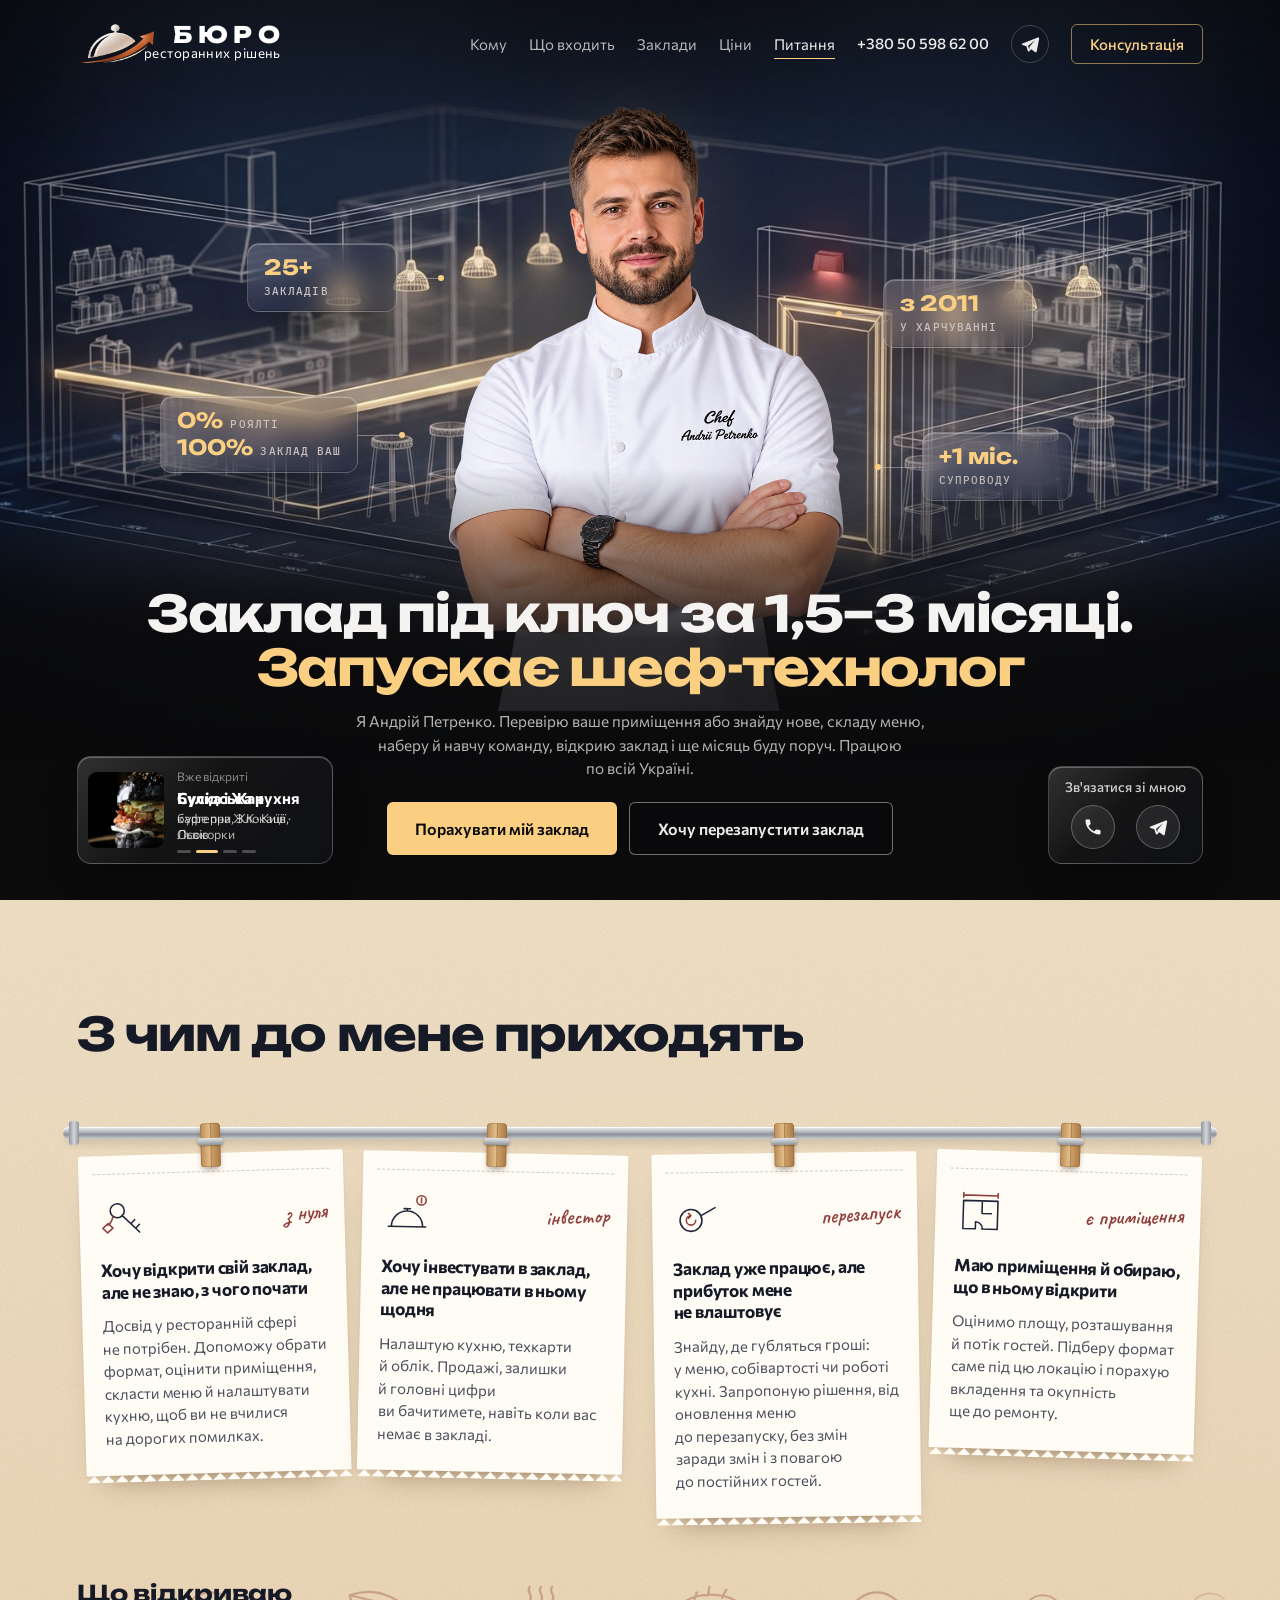
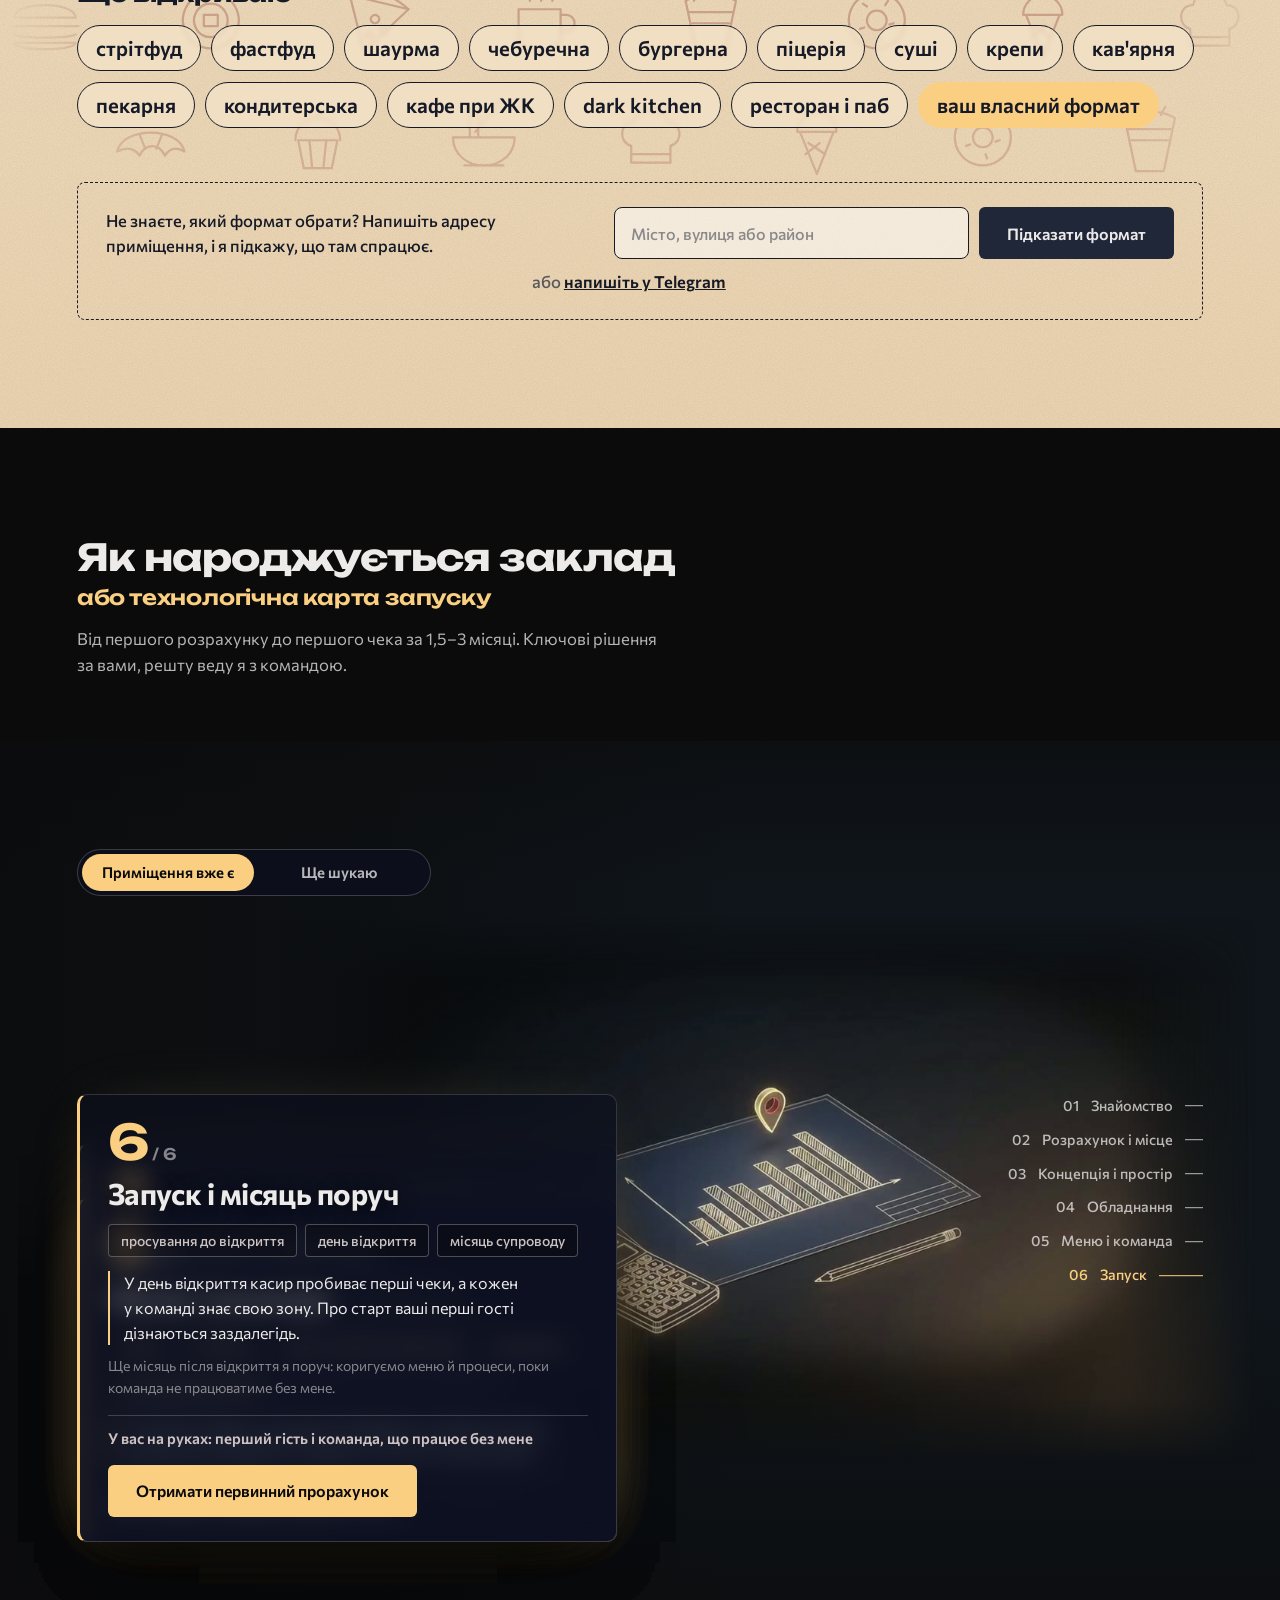
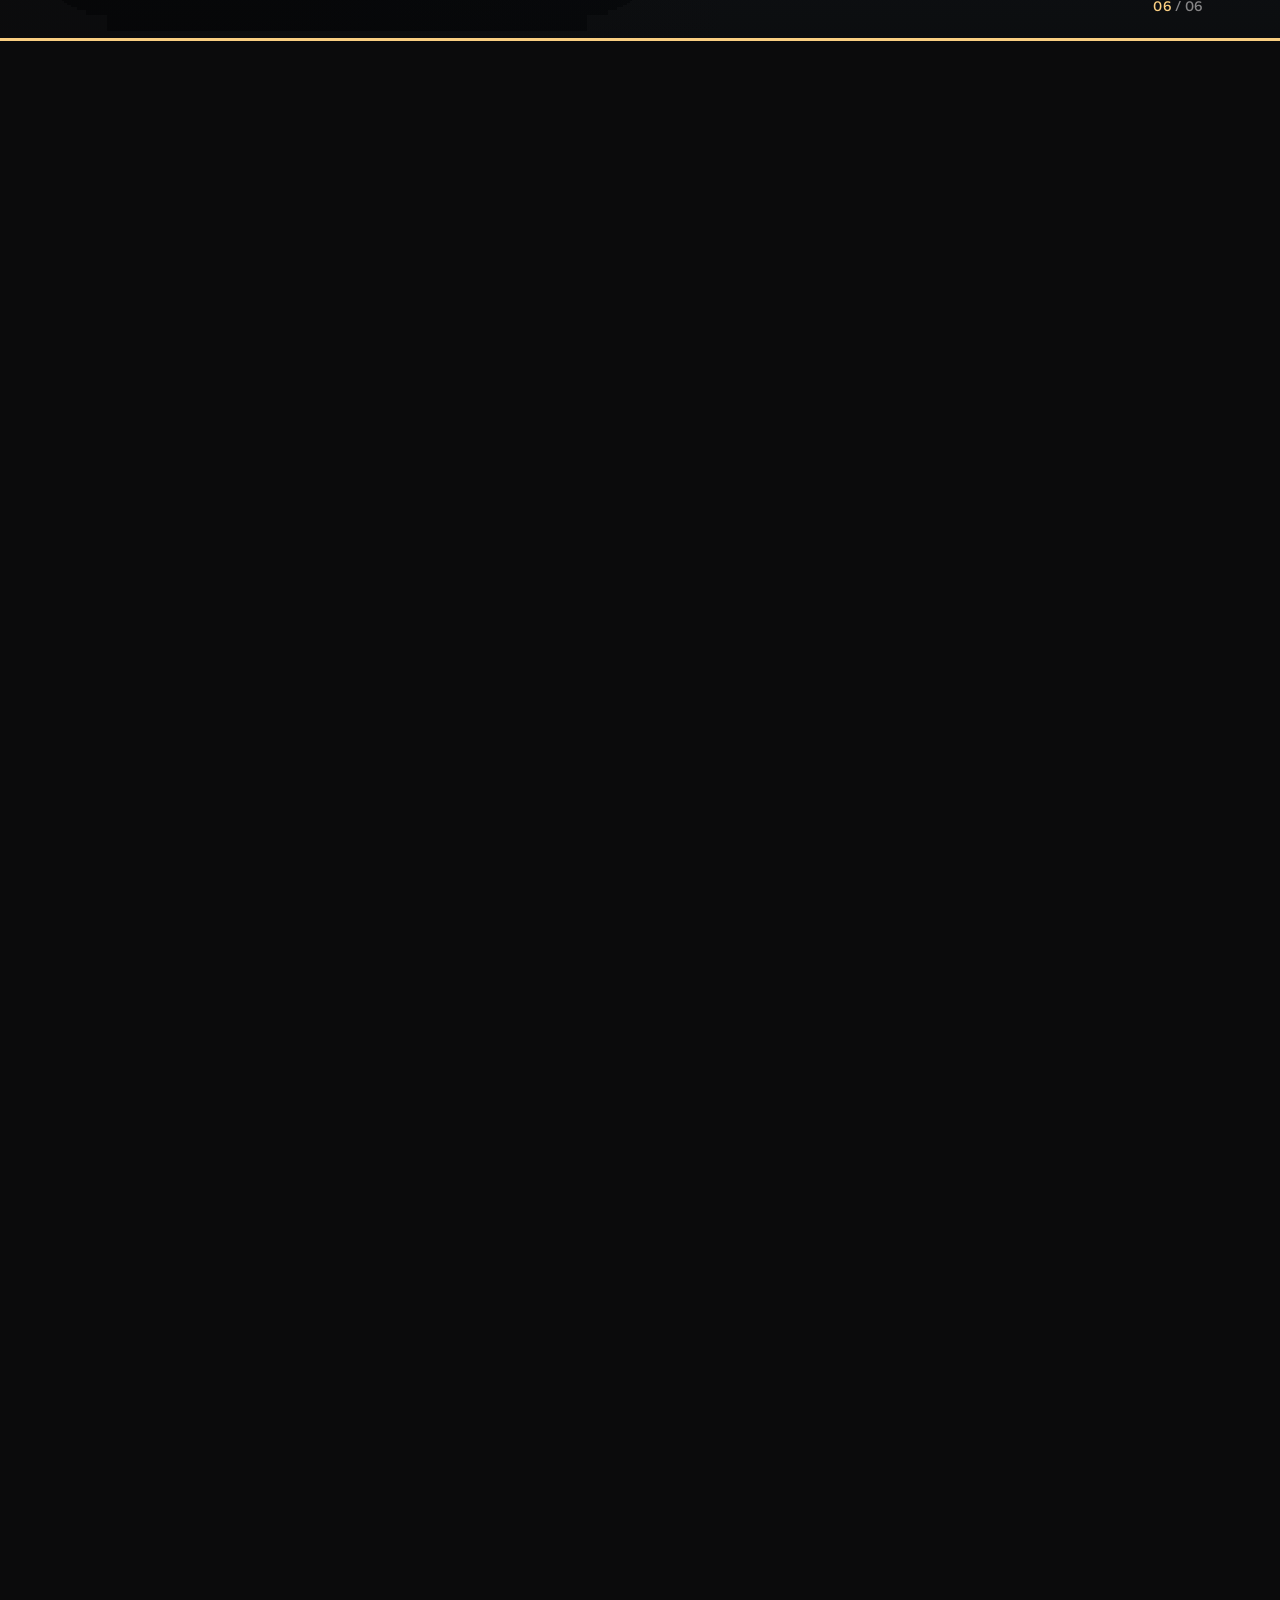
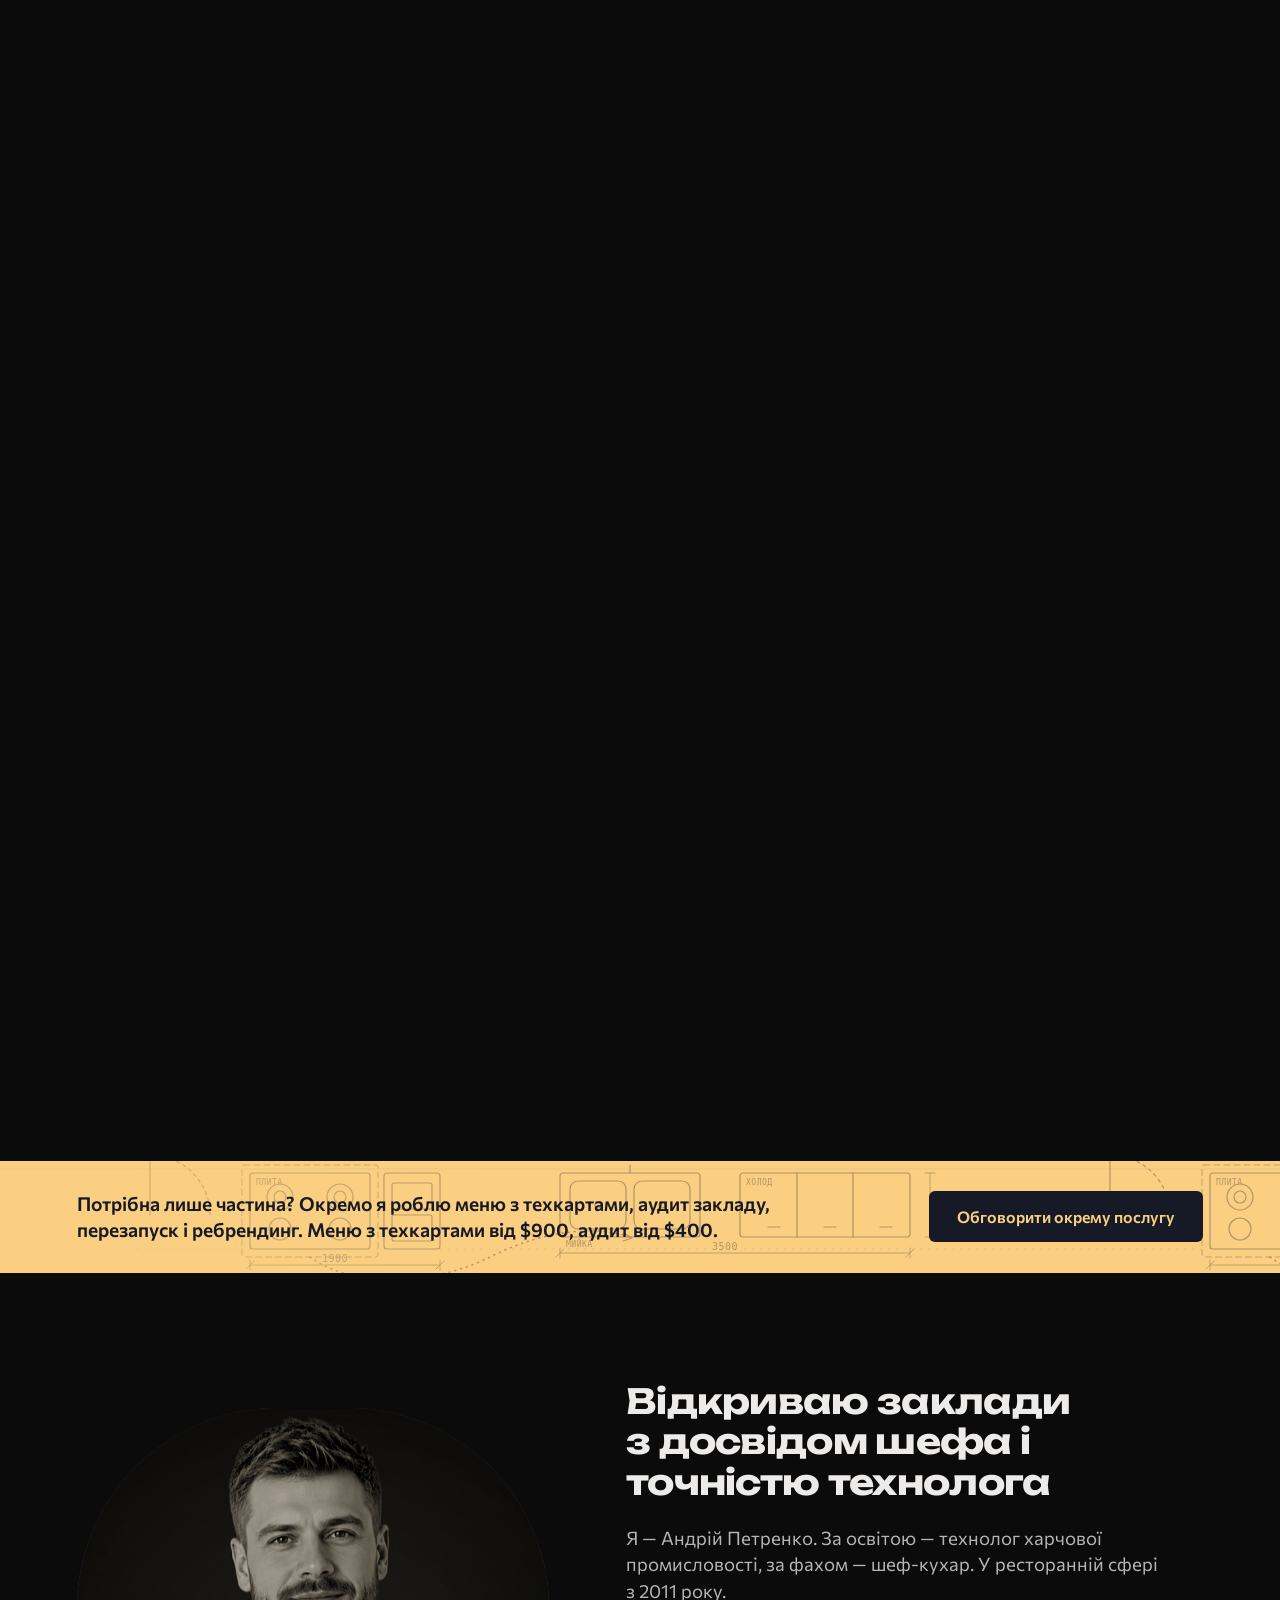
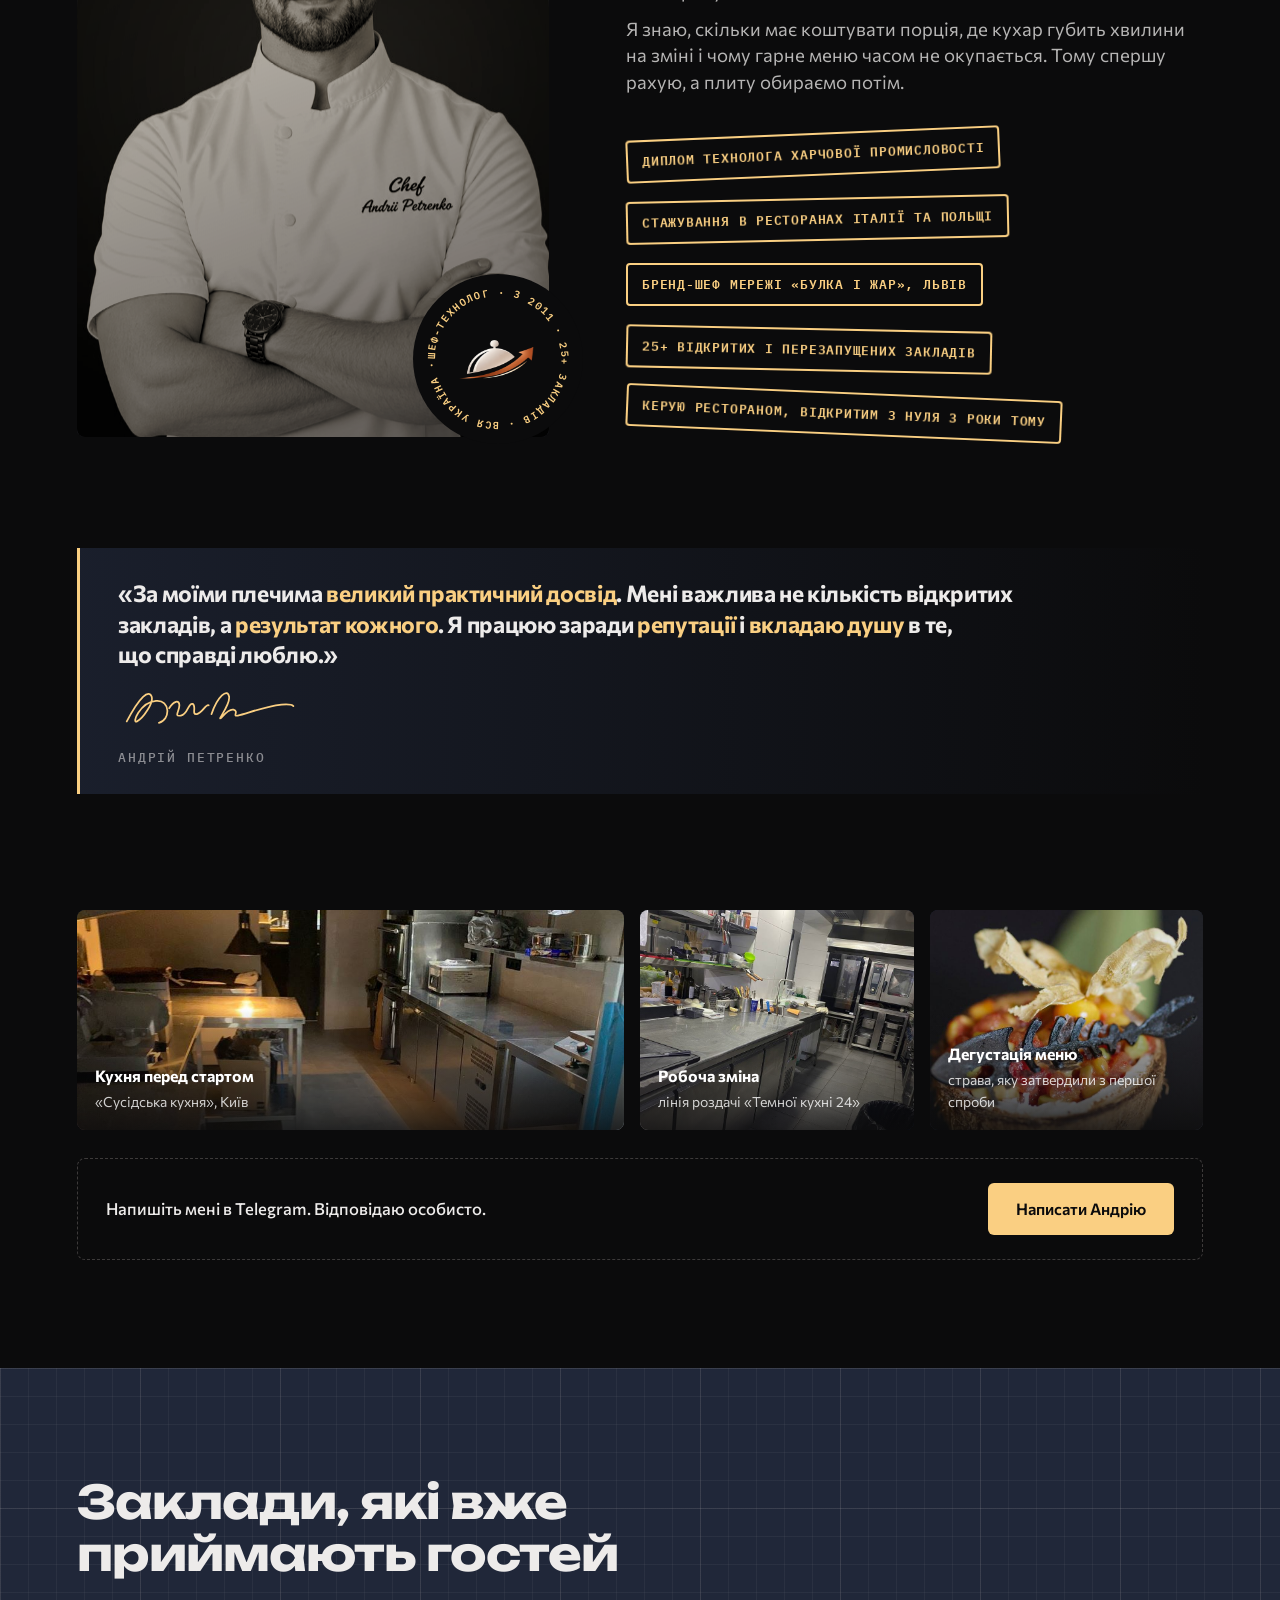
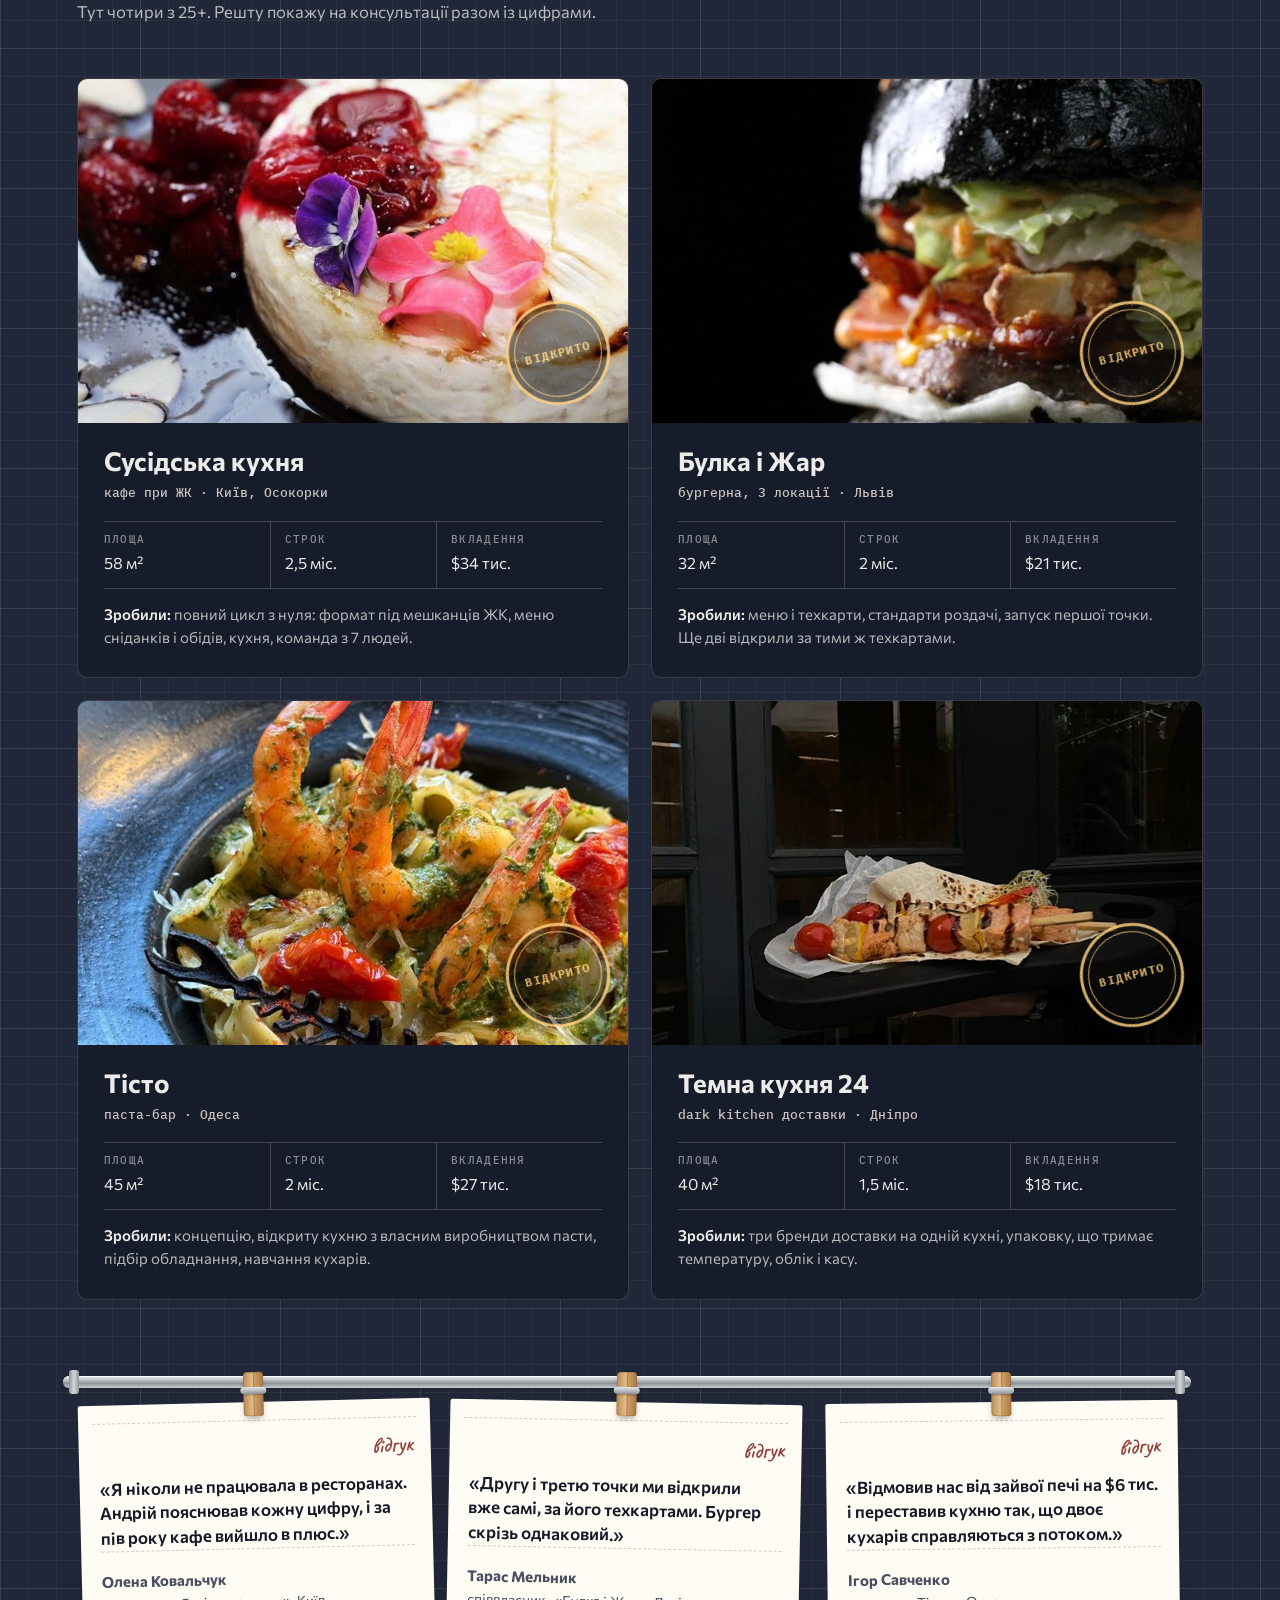
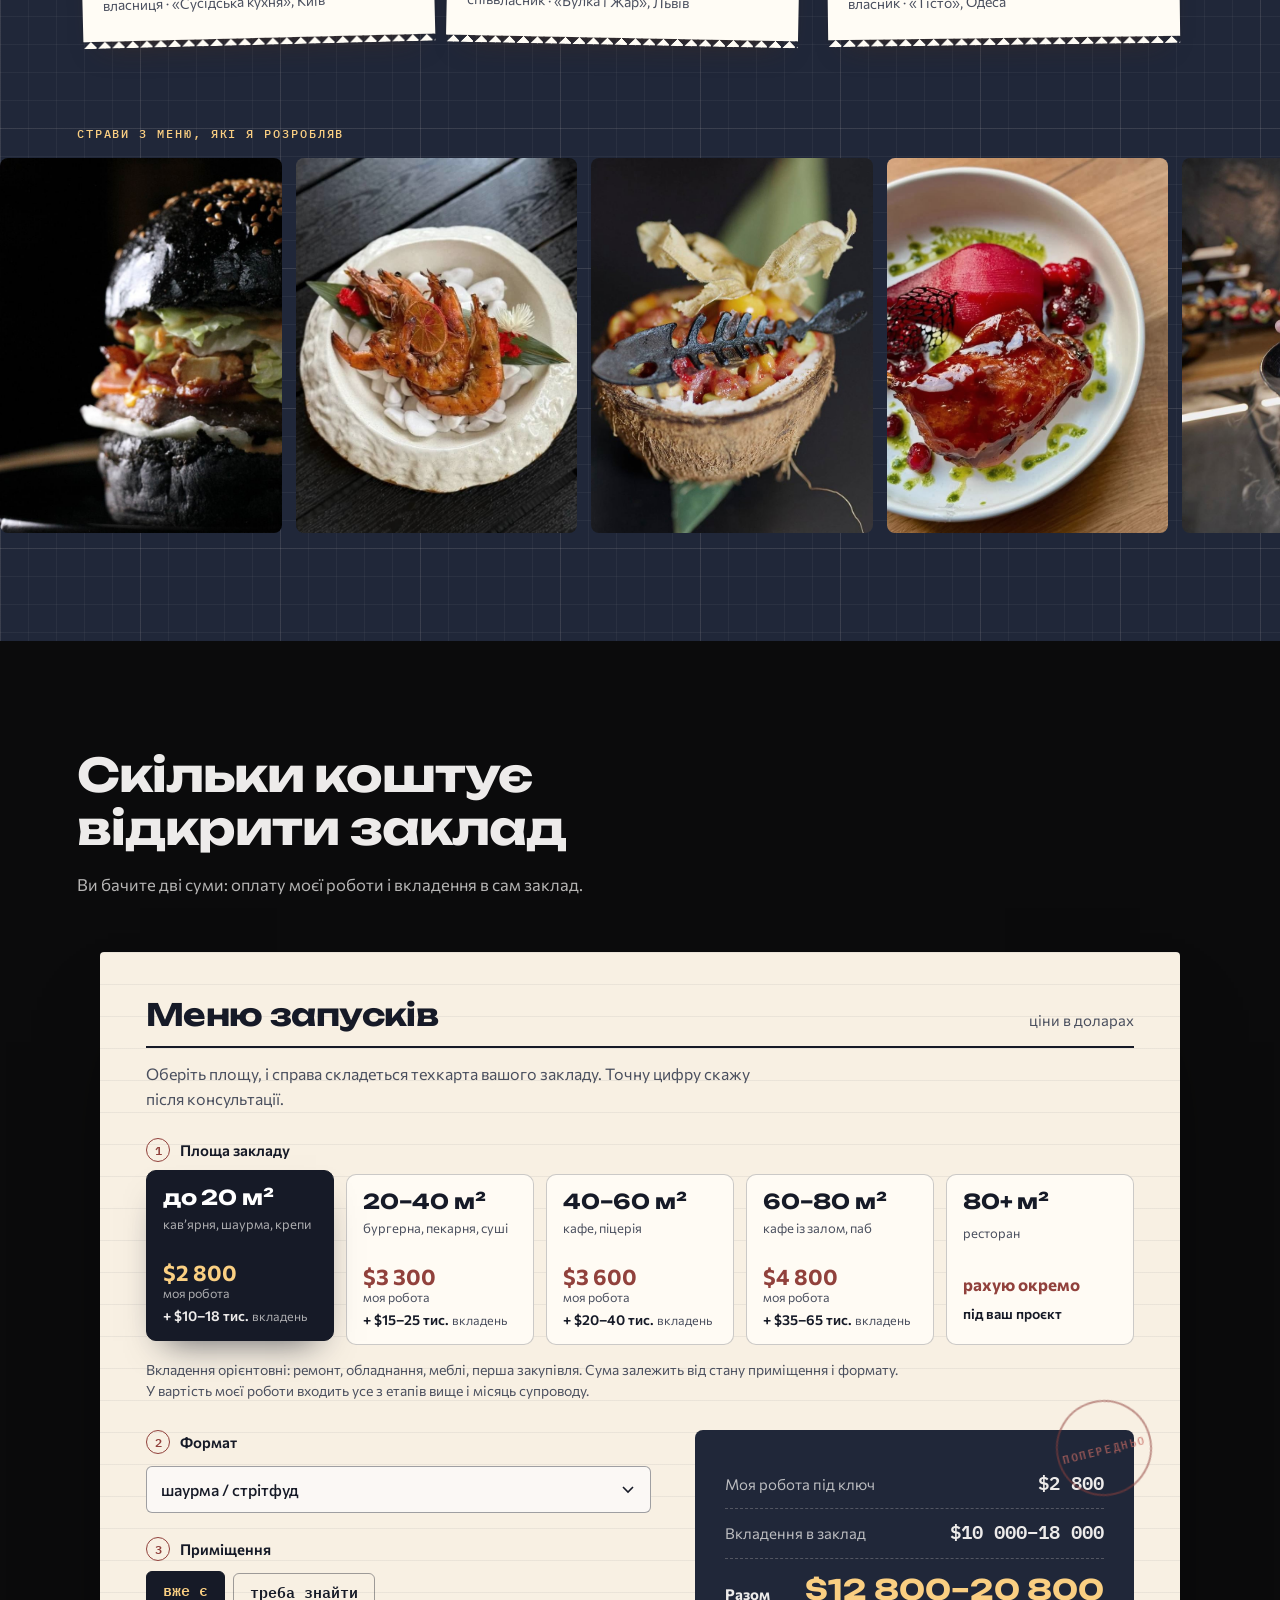
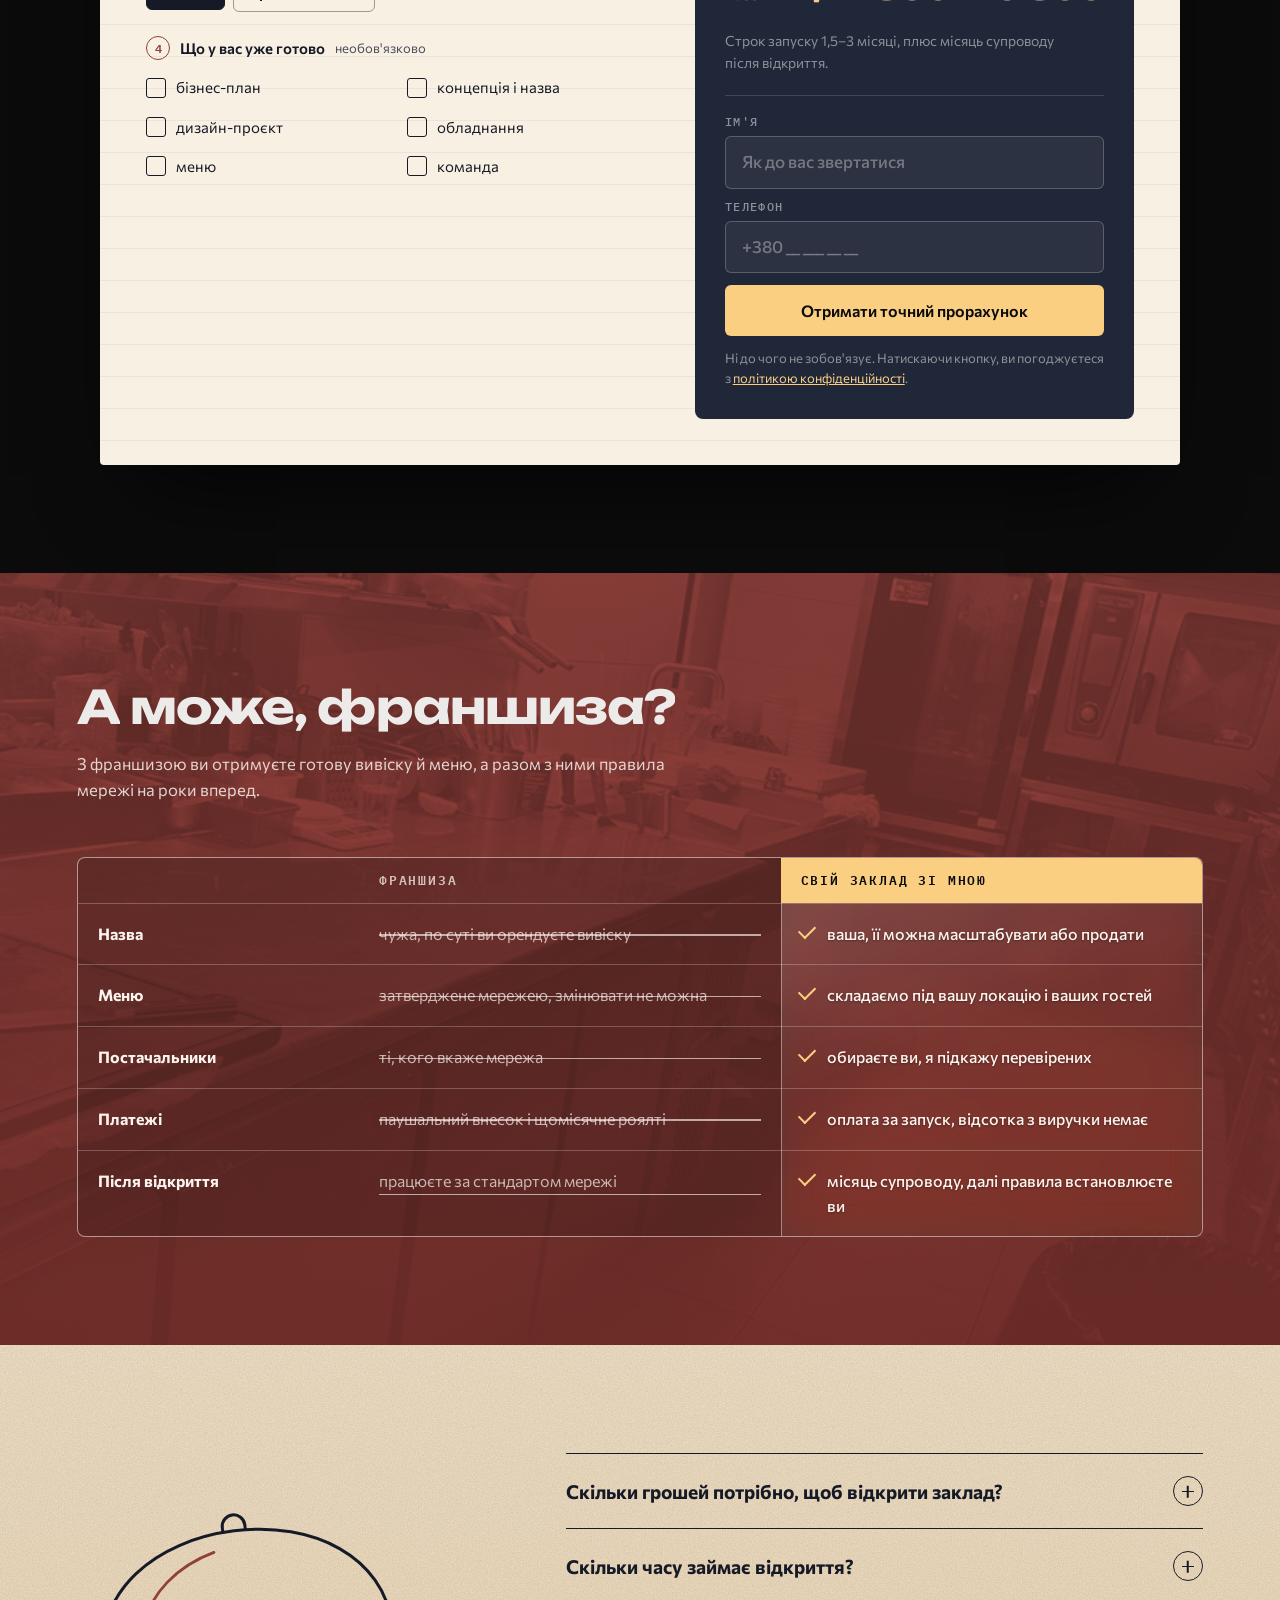
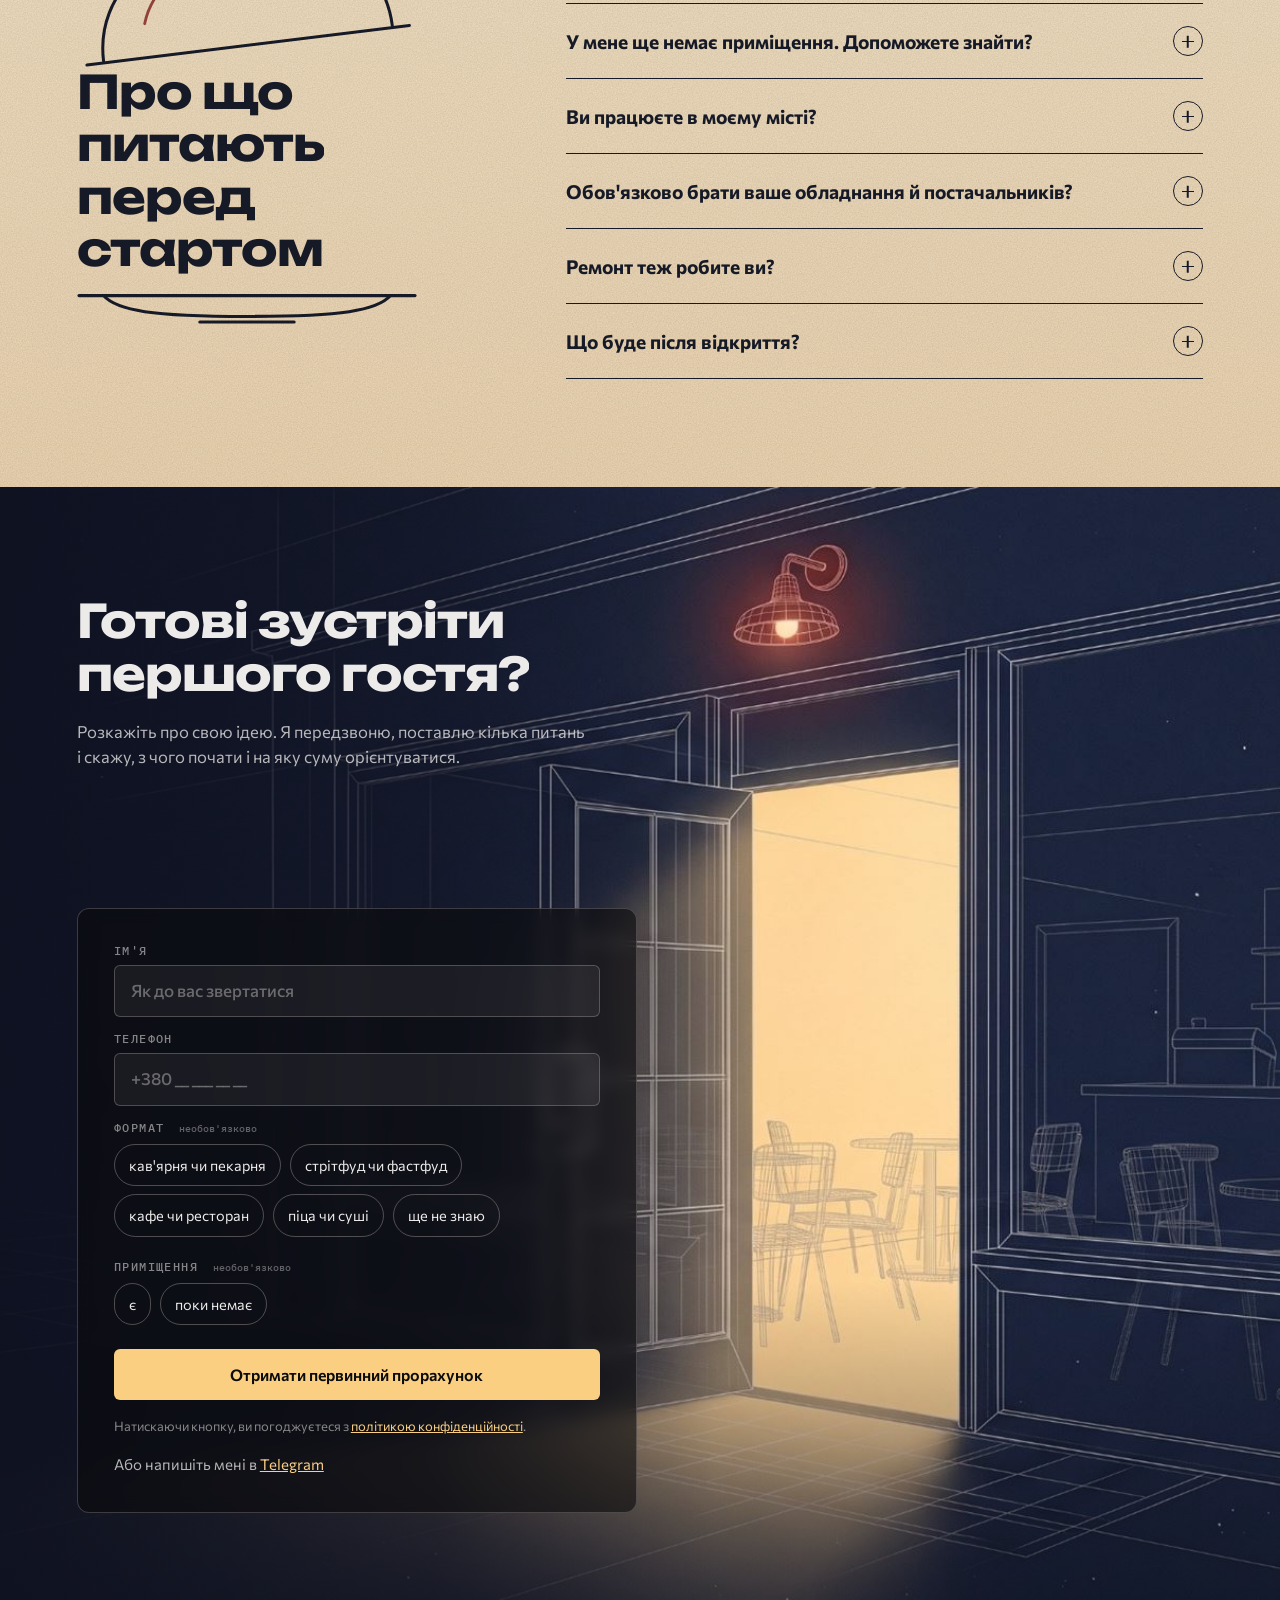
==== commit 5c68b404: "Контакти: справжній номер телефону Co-Authored-By: Claude Opus 5.5 <noreply@anthropic.com>" ====
--- a/index.html
+++ b/index.html
@@ -43,7 +43,7 @@
       <li><a href="#tsiny">Ціни</a></li>
       <li><a href="#pytannia">Питання</a></li>
     </ul>
-    <a class="nav__tel" data-phone href="tel:+380670002525">+380 67 000 25 25</a>
+    <a class="nav__tel" data-phone href="tel:+380505986200">+380 50 598 62 00</a>
     <a class="nav__tg" data-tg href="#konsultatsiya" aria-label="Написати в Telegram">
       <svg width="20" height="20" viewBox="0 0 24 24" aria-hidden="true"><path d="M21.5 4.2 2.9 11.4c-.9.4-.9 1.6.1 1.9l4.6 1.4 1.8 5.6c.2.7 1.1.9 1.6.4l2.6-2.4 4.8 3.5c.6.4 1.4.1 1.6-.6L23 5.4c.2-.9-.7-1.6-1.5-1.2ZM9.6 14.3l8.6-6.9-6.8 7.9-.3 3.4-1.5-4.4Z" fill="currentColor"/></svg>
     </a>
@@ -640,7 +640,7 @@
       <p class="footer__about">Відкриття закладів харчування під ключ по всій Україні.</p>
     </div>
     <ul class="footer__contacts">
-      <li><a data-phone href="tel:+380670002525">+380 67 000 25 25</a></li>
+      <li><a data-phone href="tel:+380505986200">+380 50 598 62 00</a></li>
       <li><a data-tg href="#konsultatsiya">Telegram</a></li>
       <li><span>Instagram: @buro.petrenko</span></li>
       <li><span>hello@buro-petrenko.com.ua</span></li>
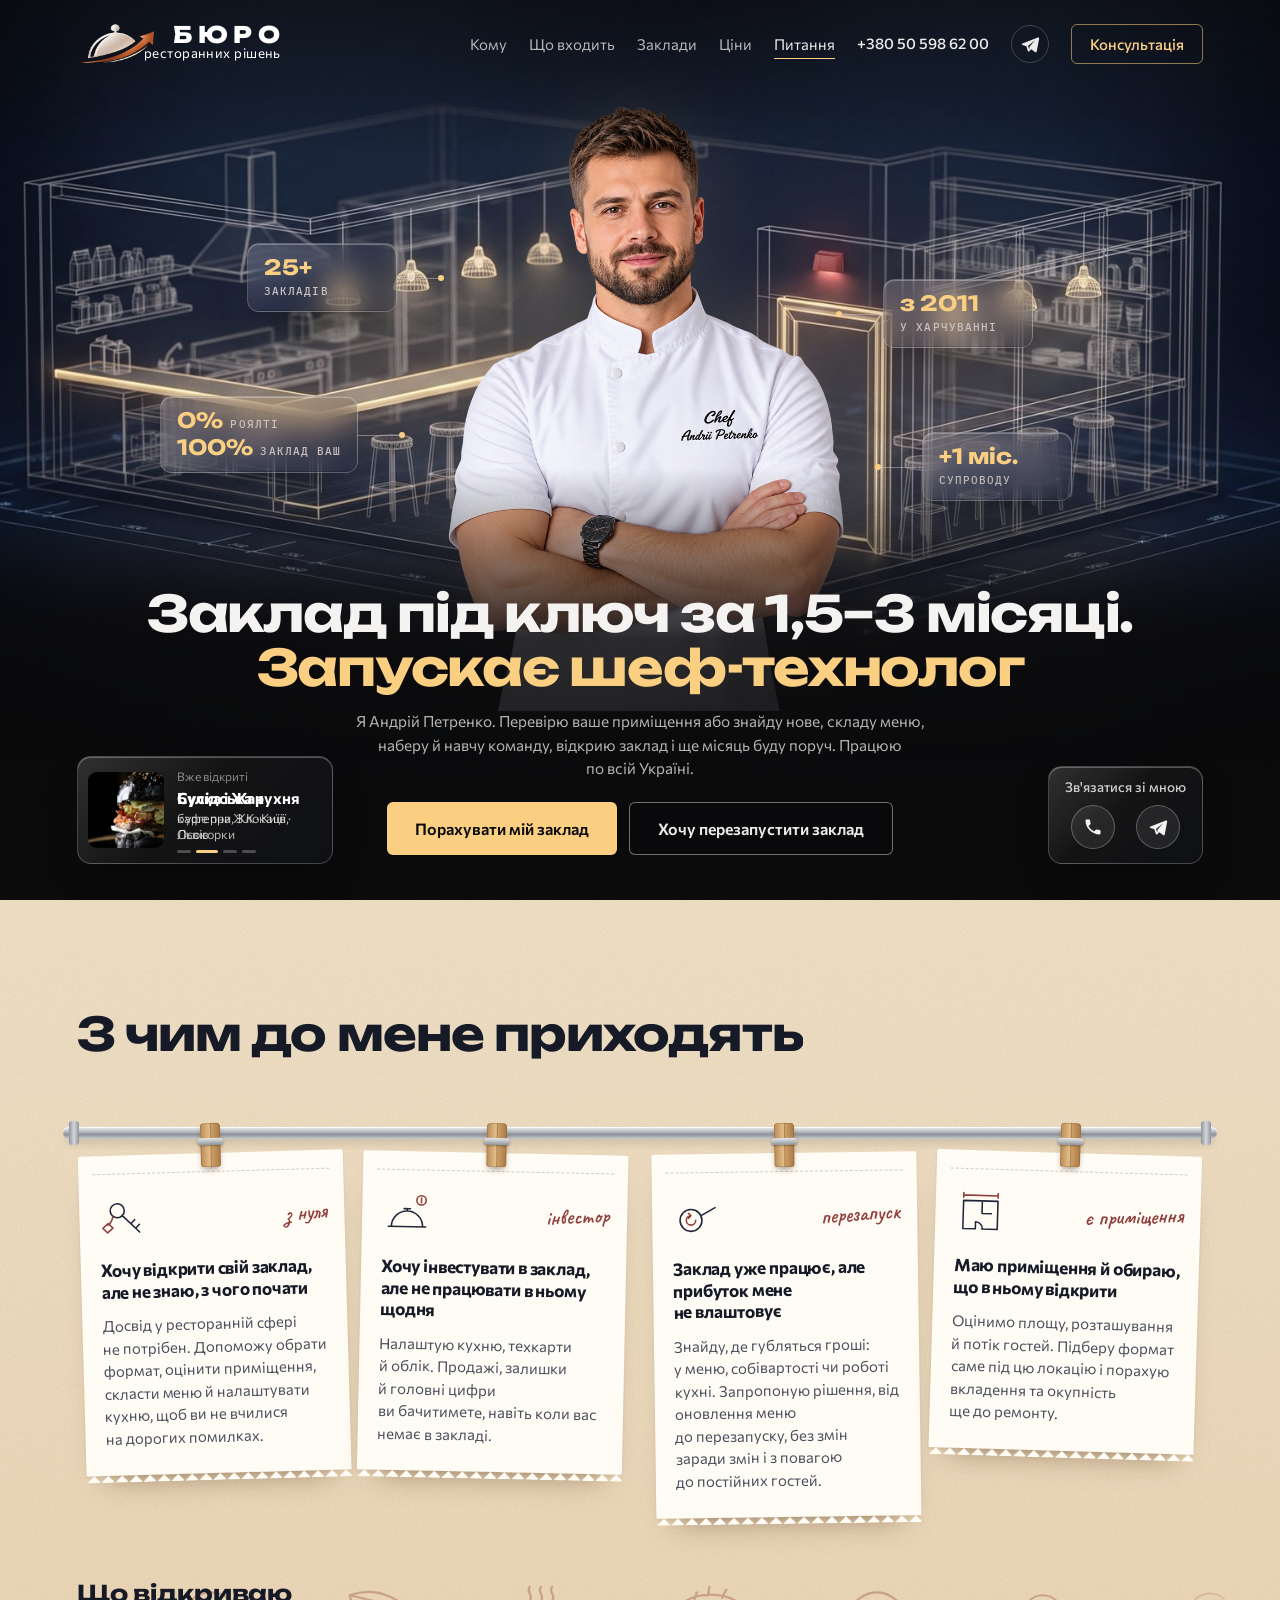
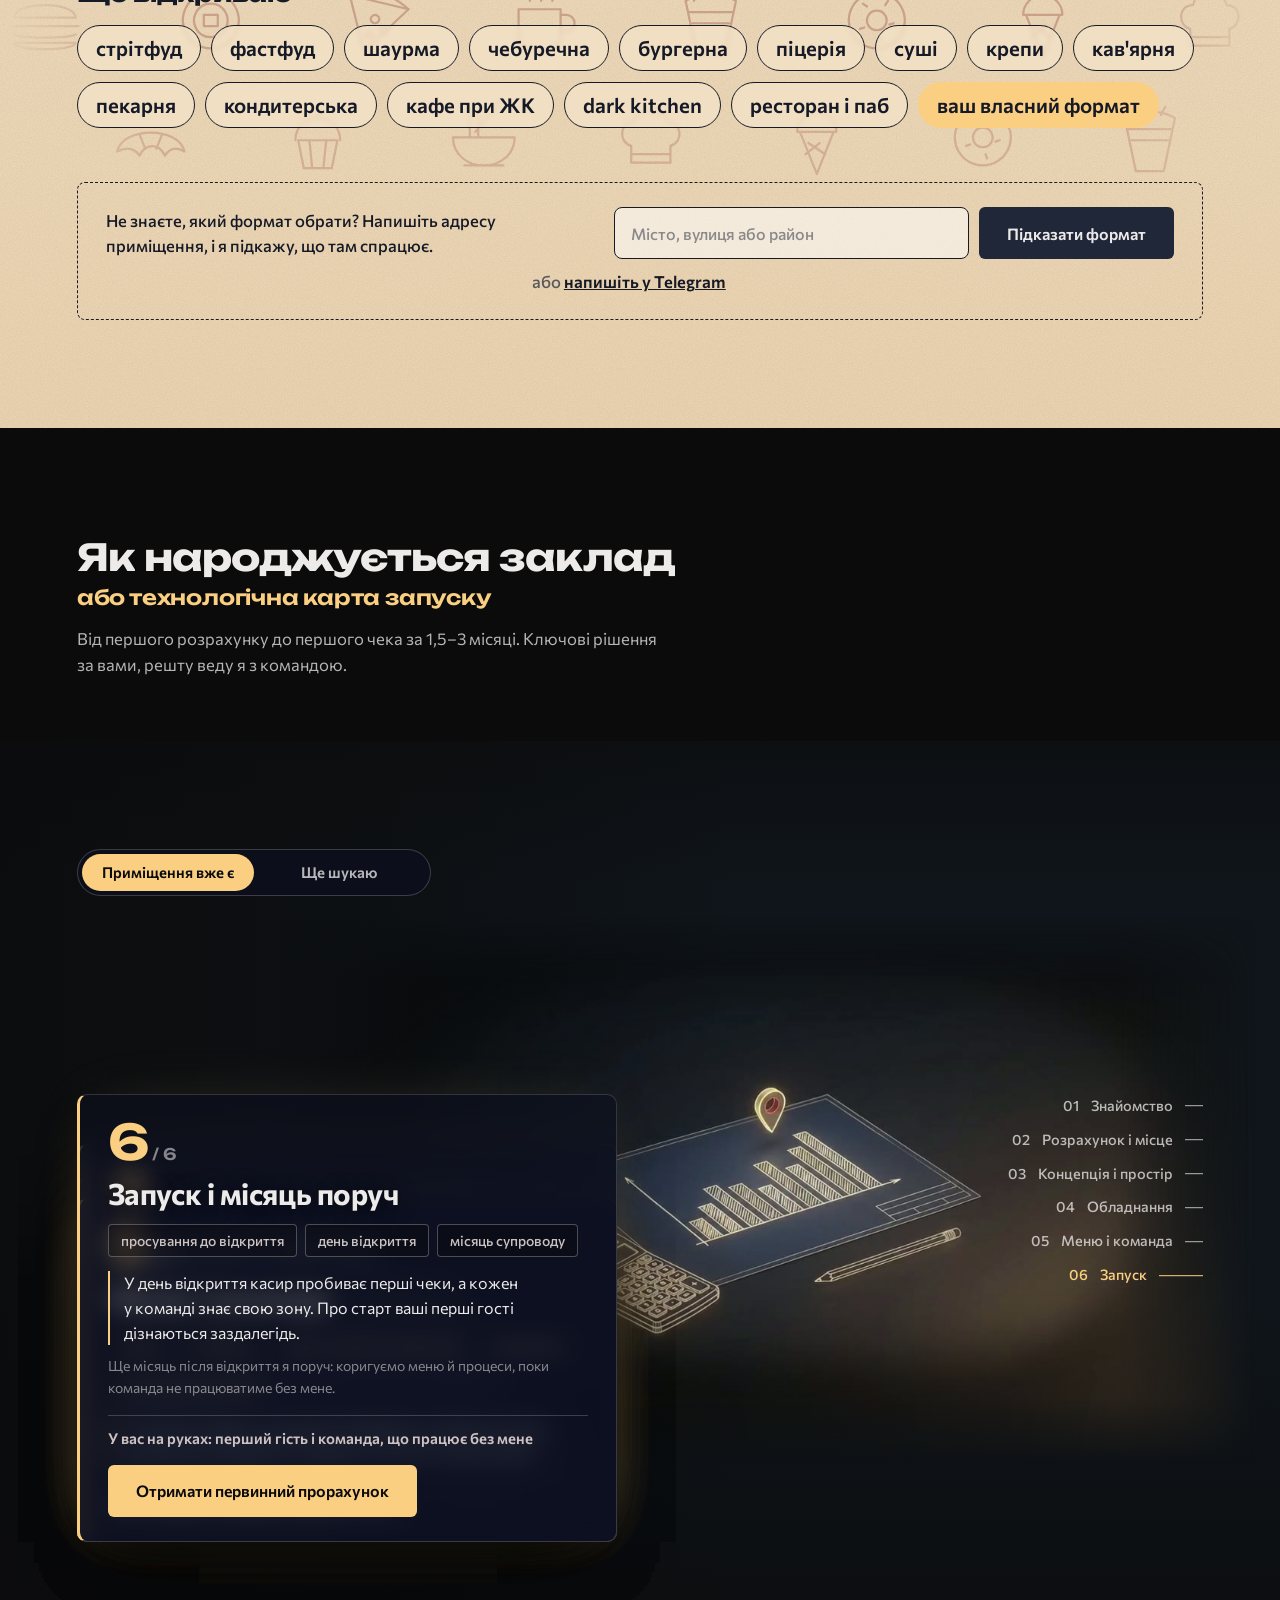
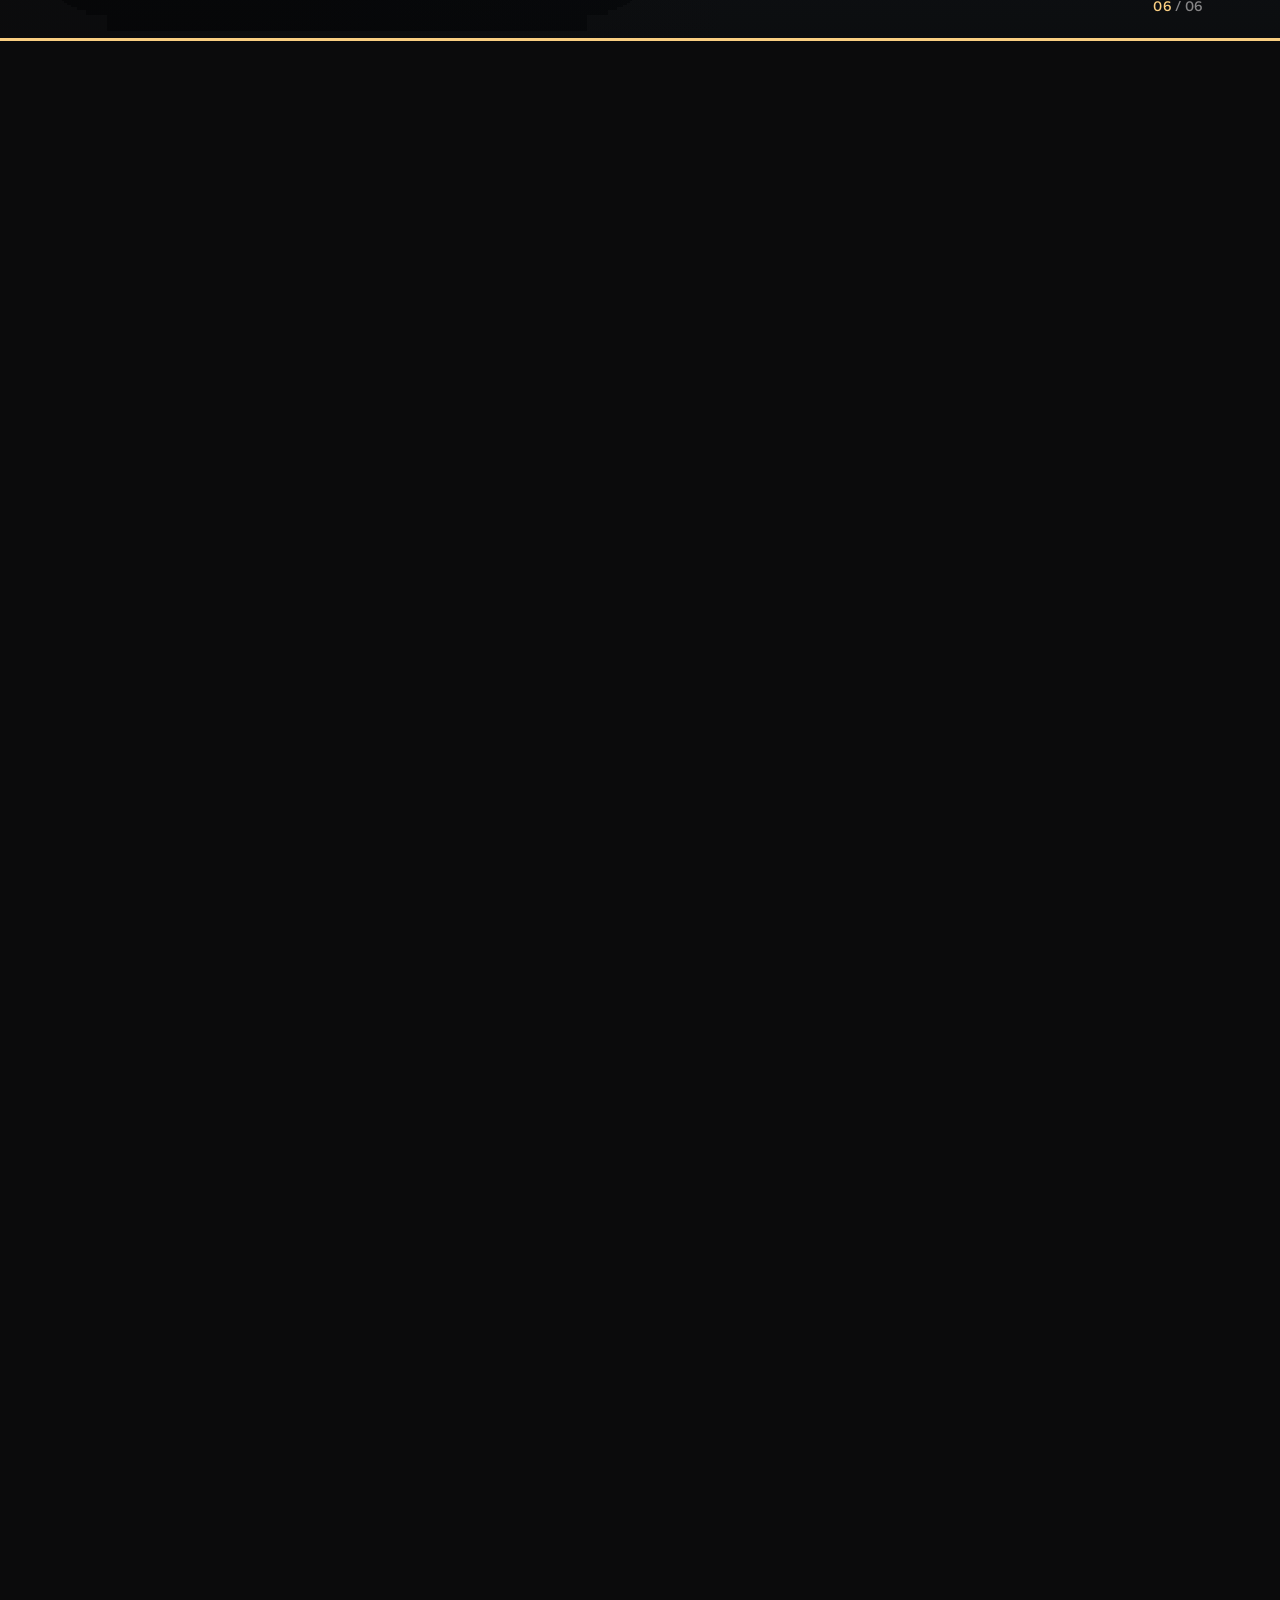
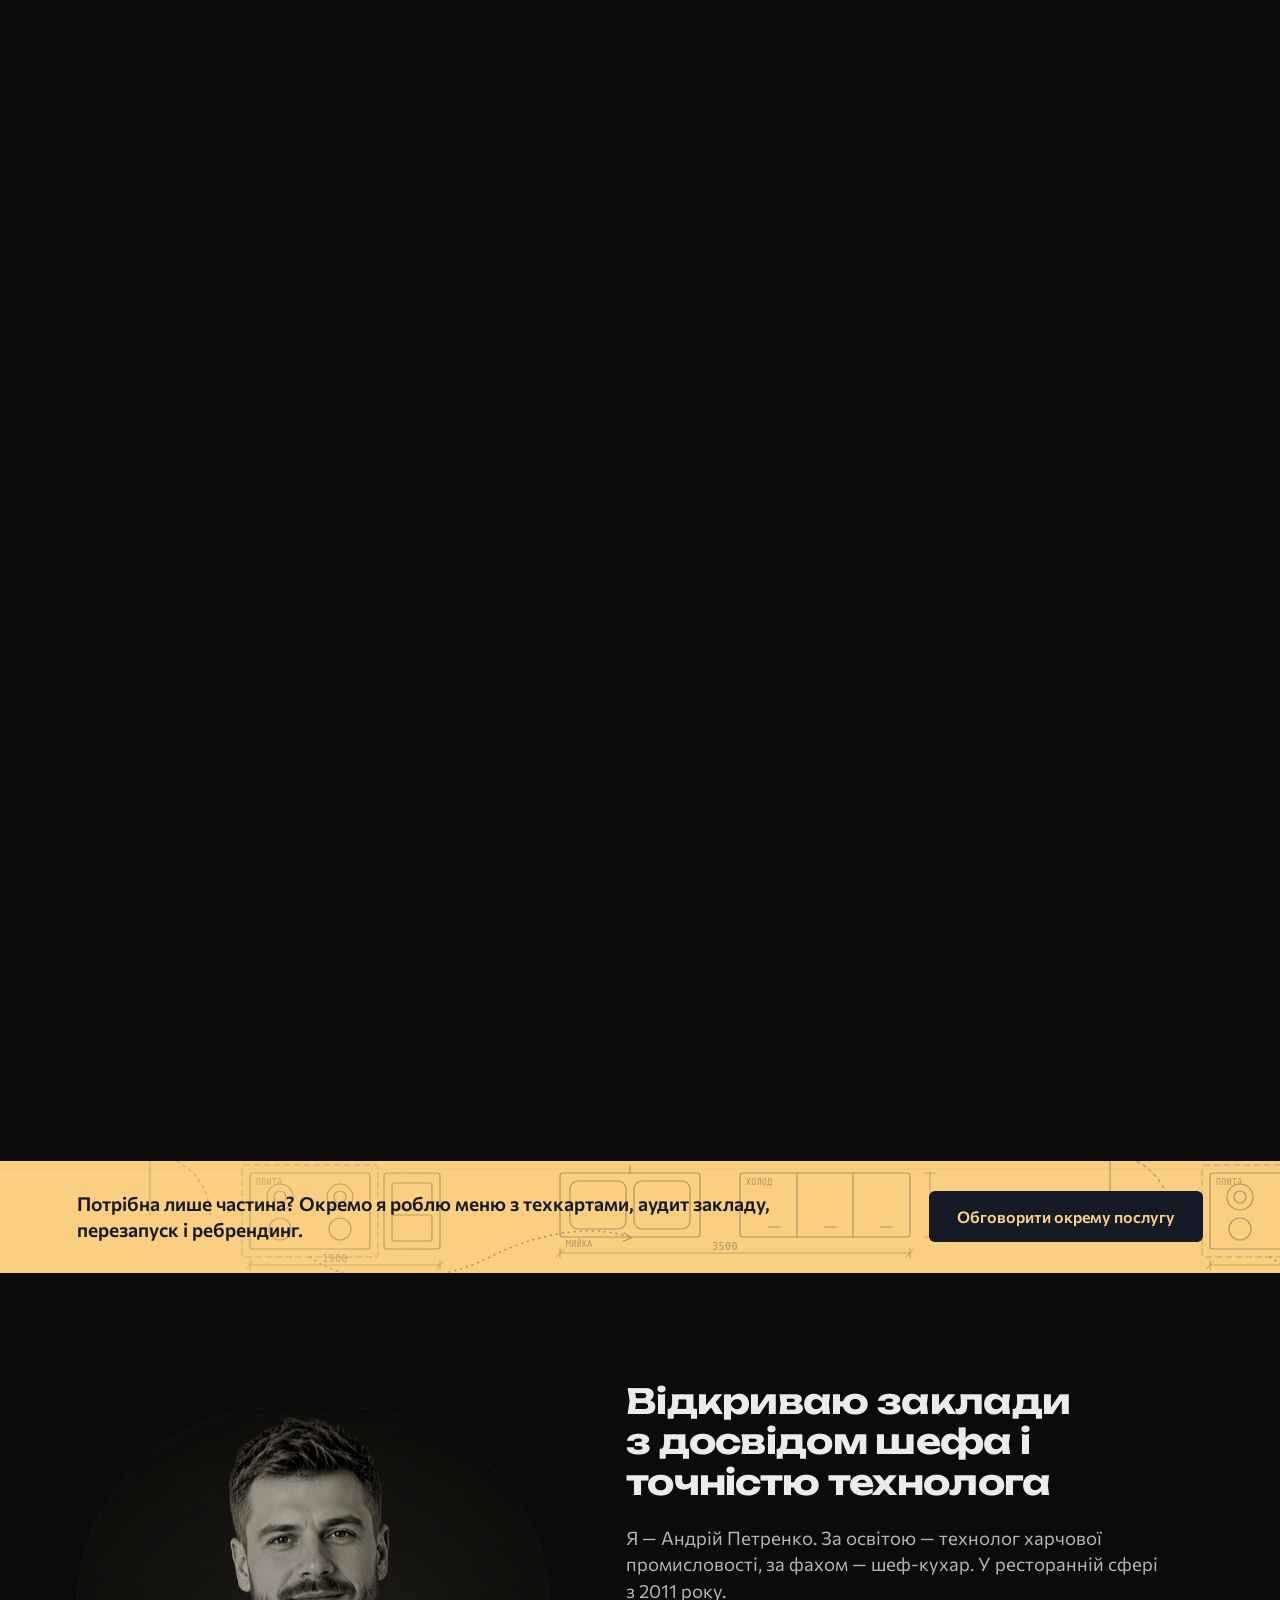
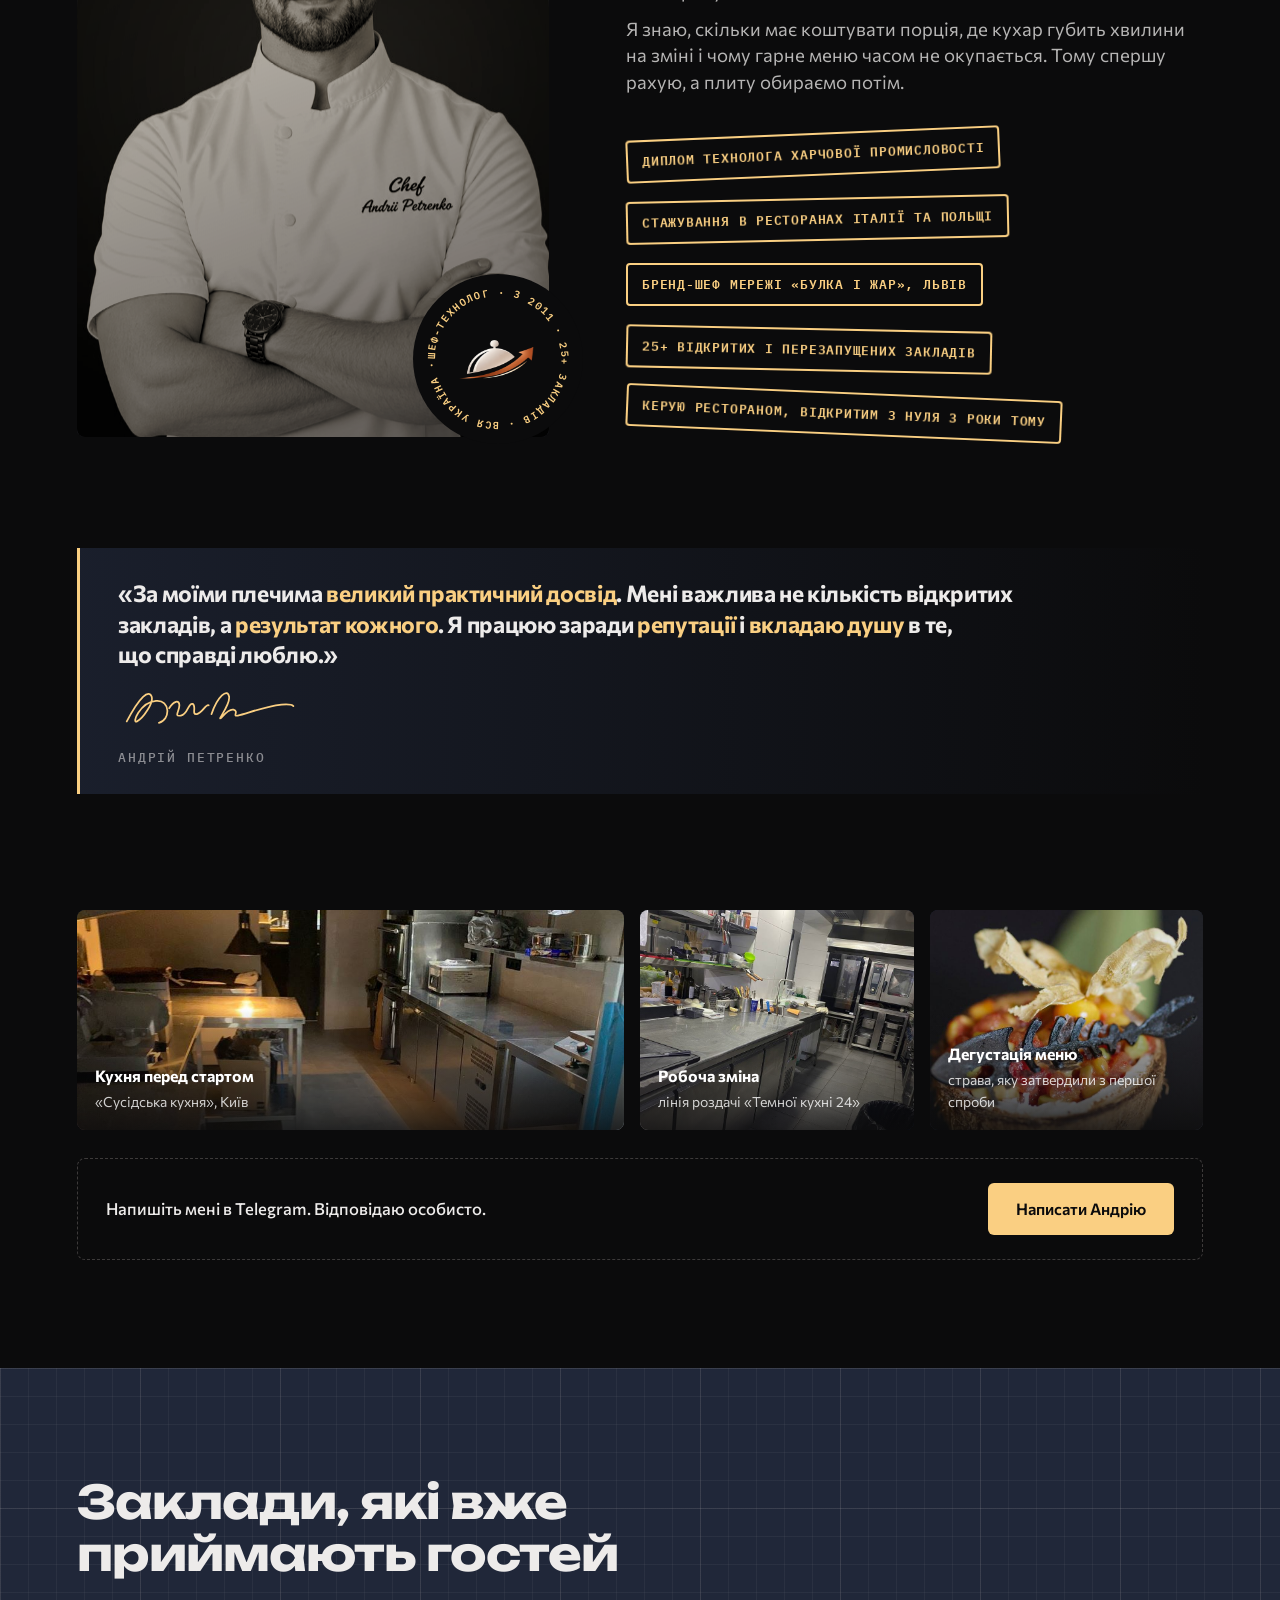
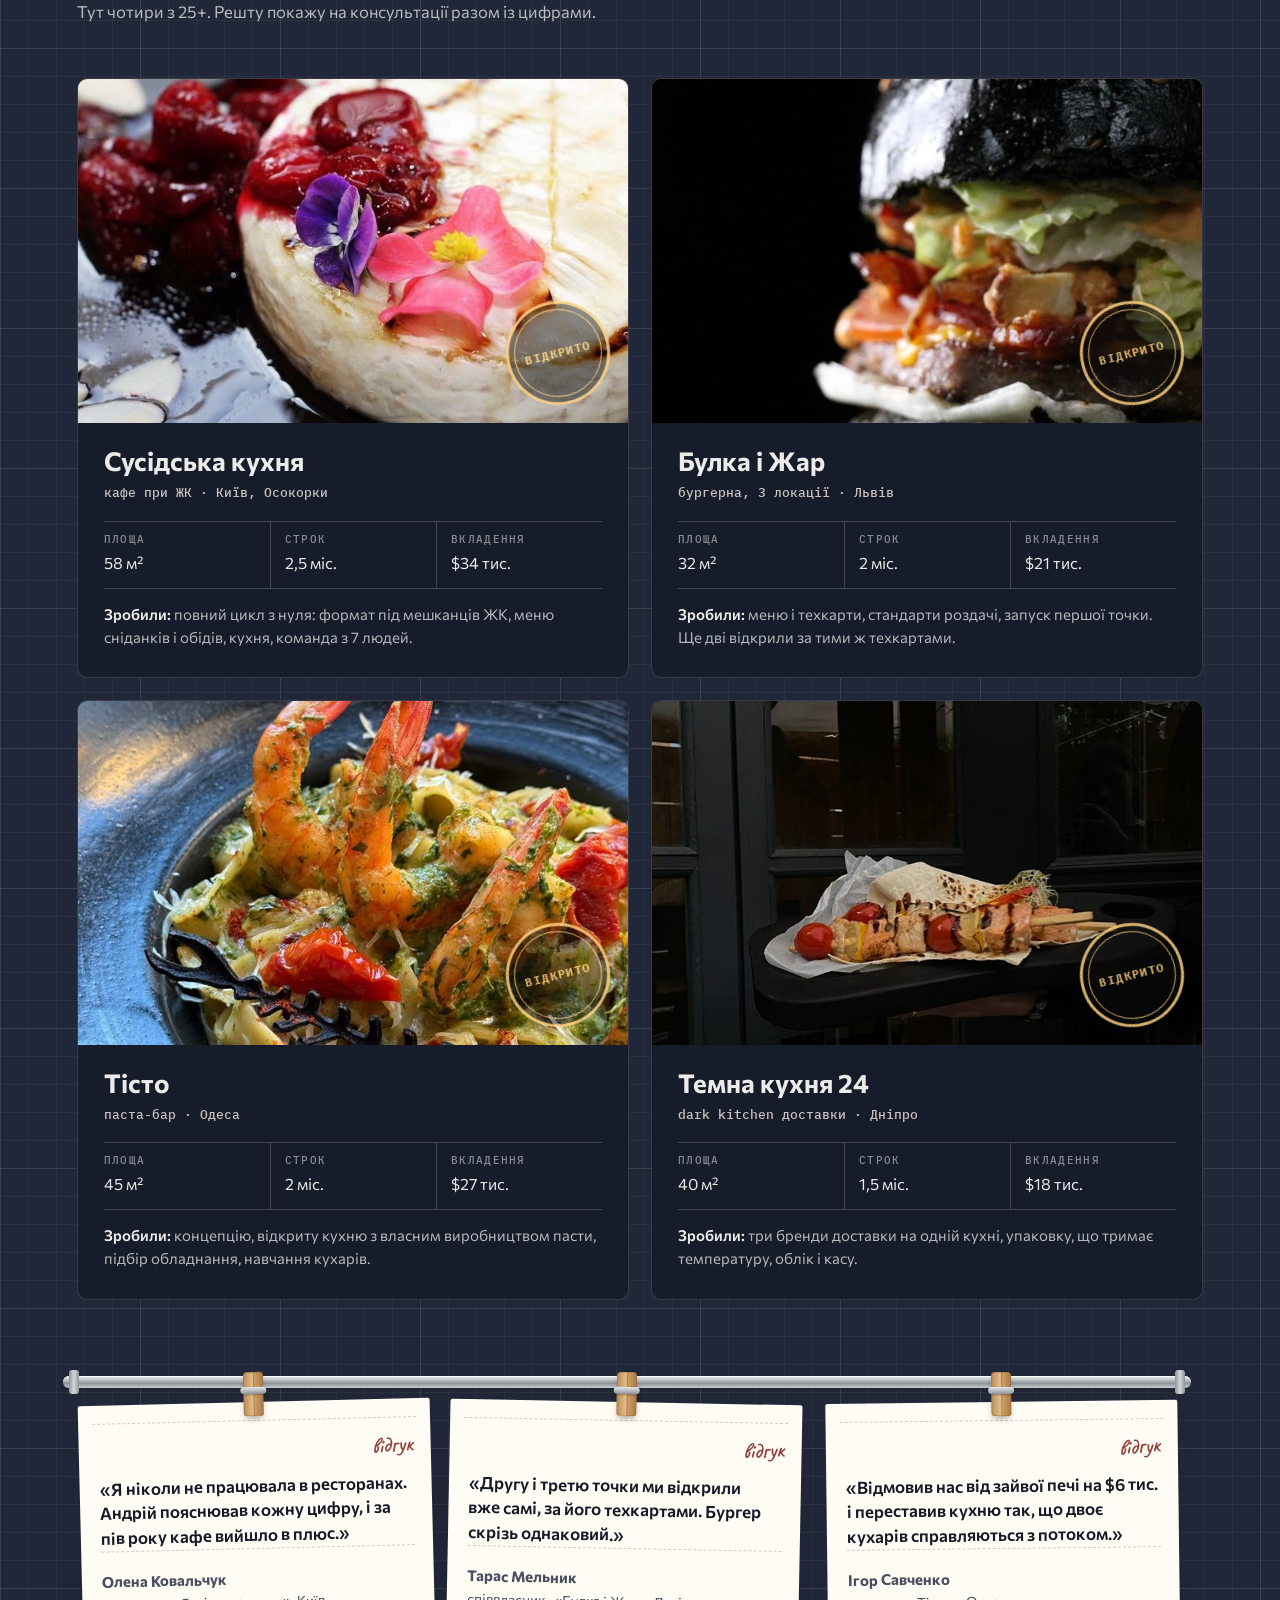
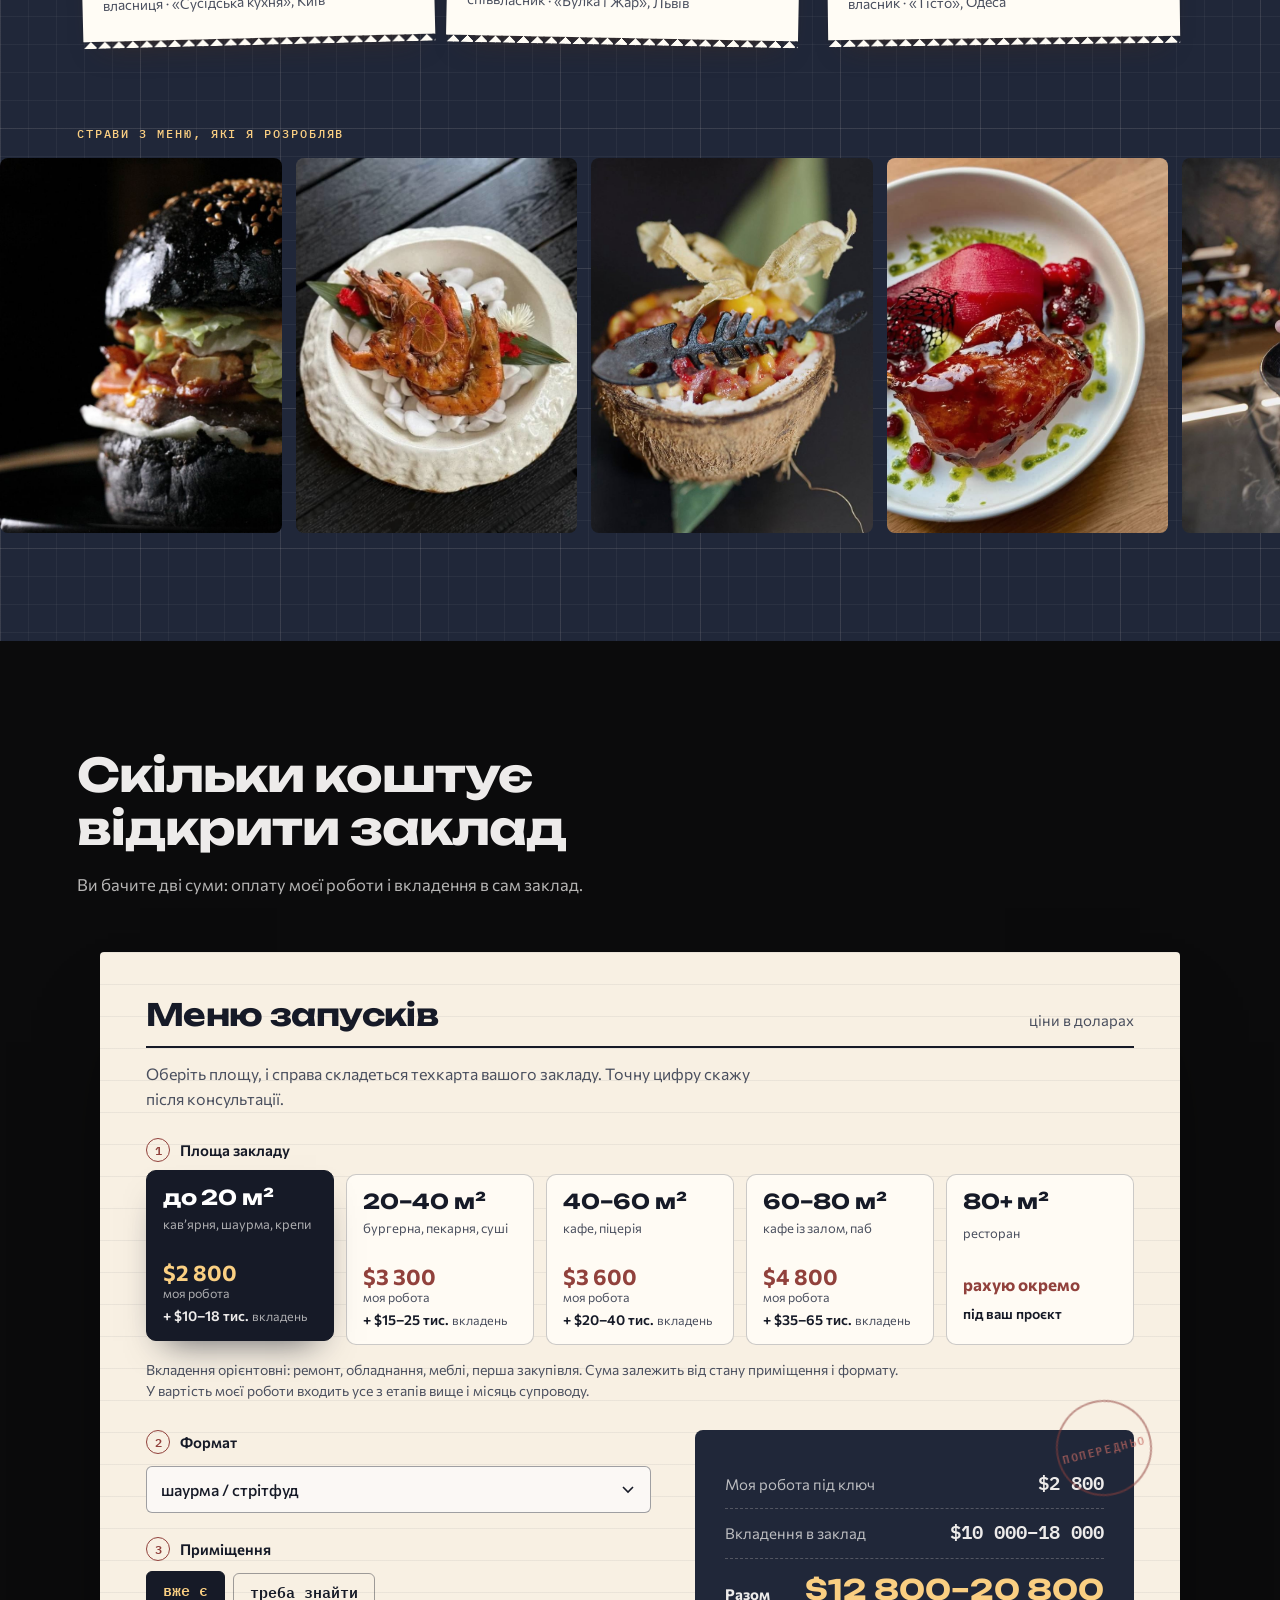
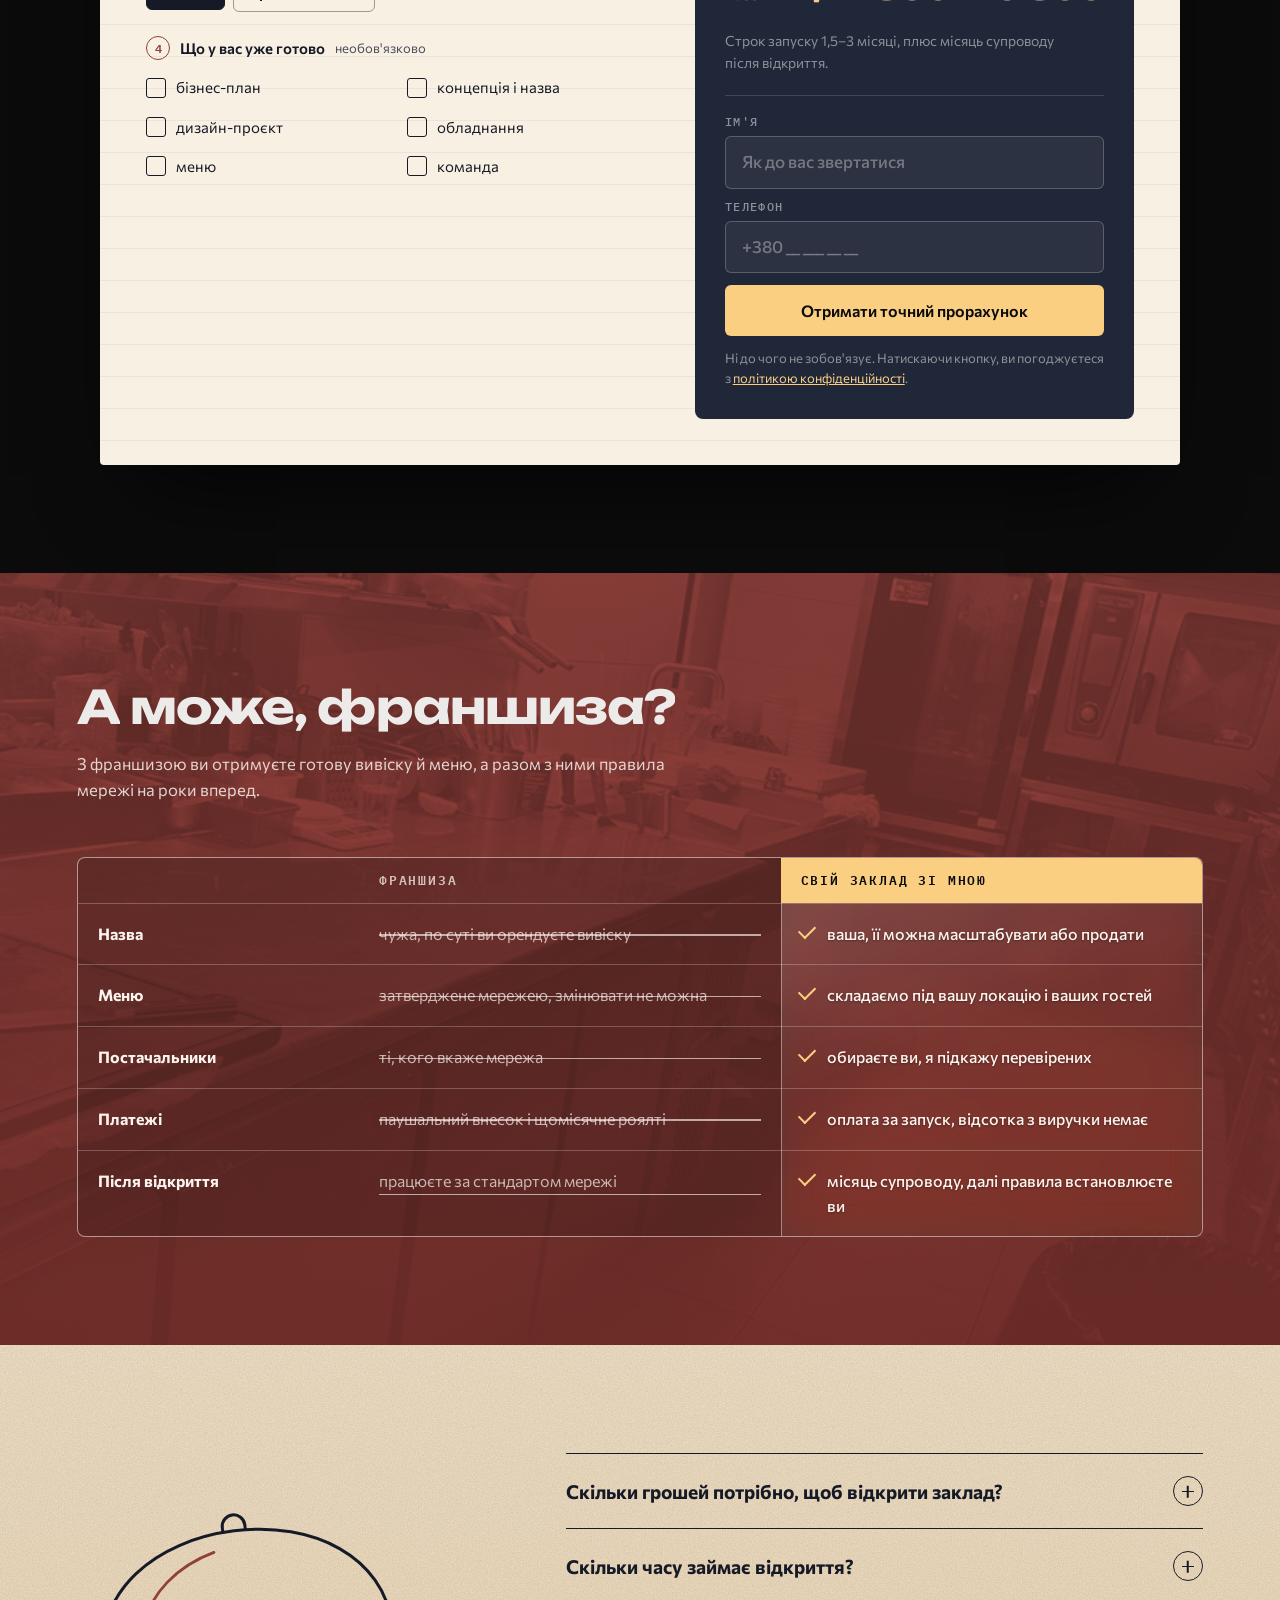
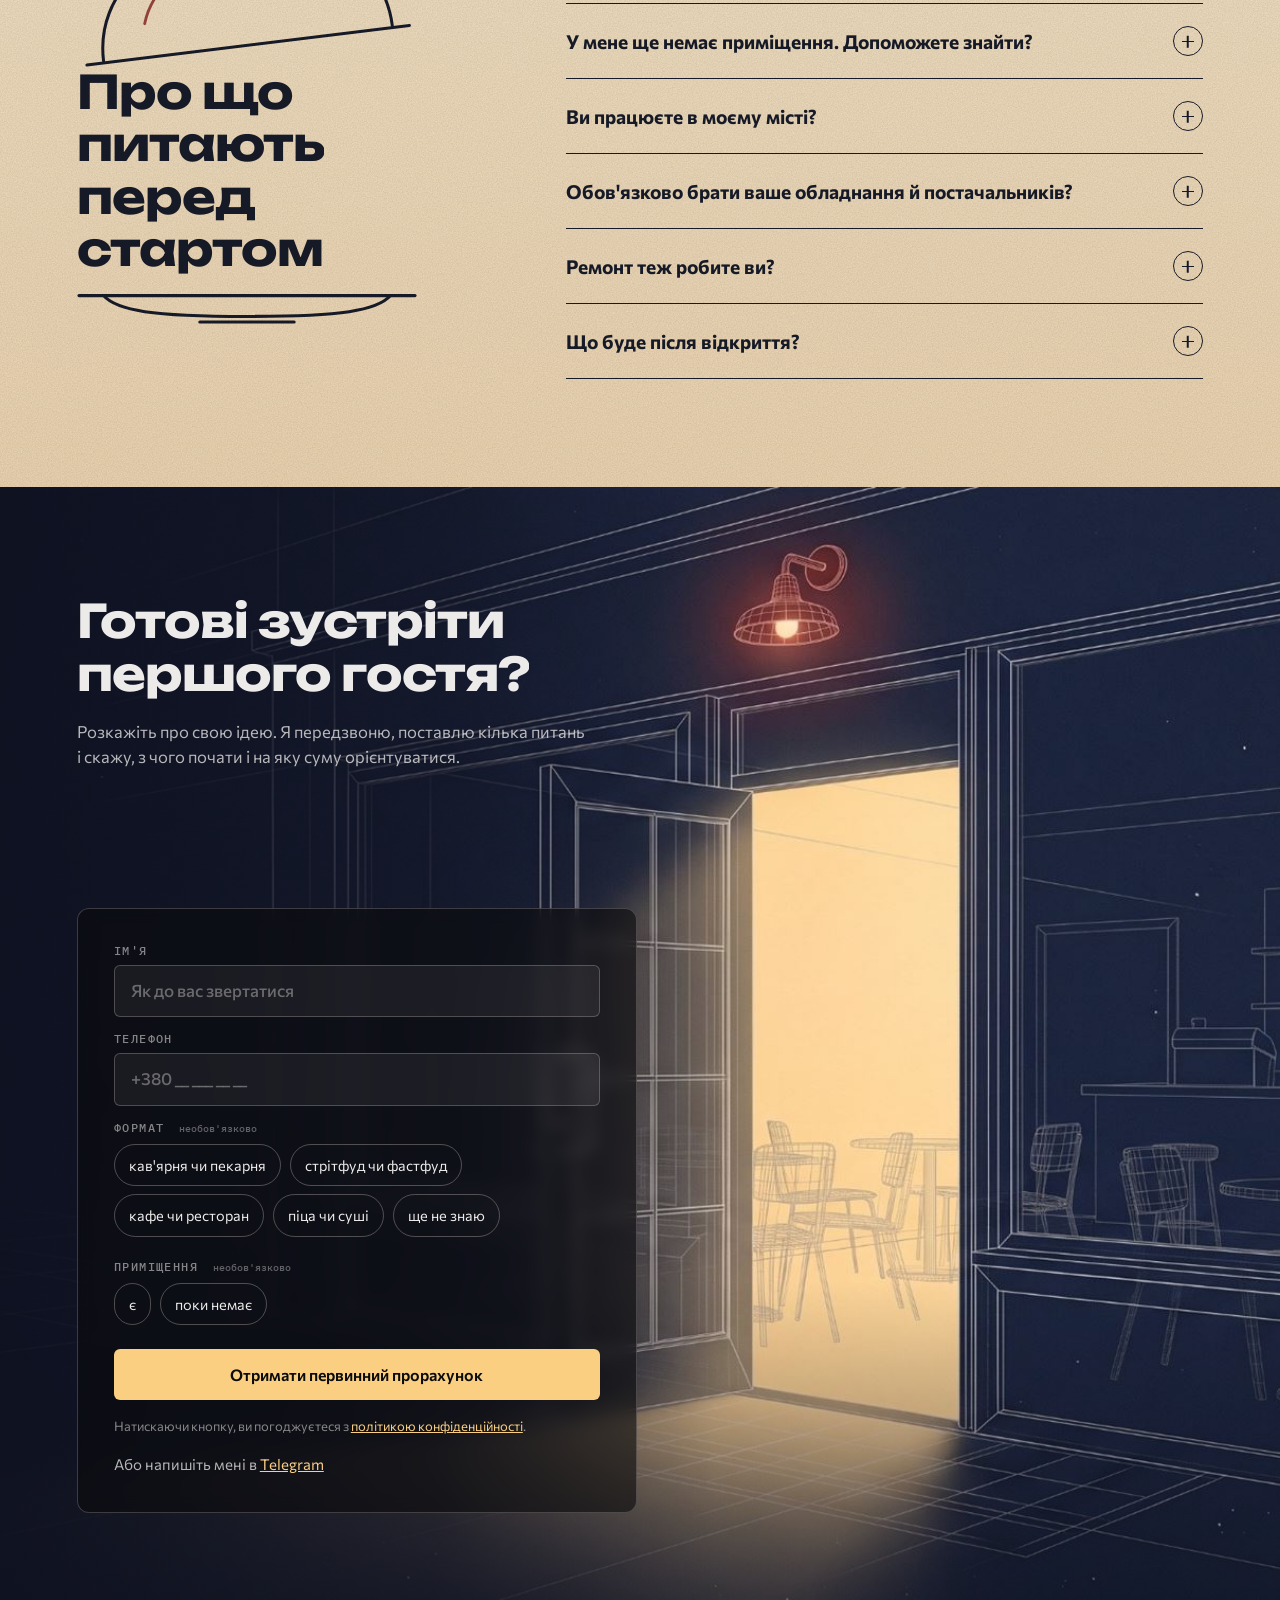
==== commit a385d823: "Смуга окремих послуг: без цін Co-Authored-By: Claude Opus 5.5 <noreply@anthropic.com>" ====
--- a/index.html
+++ b/index.html
@@ -278,7 +278,7 @@
   <!-- смуга: окремі послуги -->
   <section class="band band--doodle" aria-label="Окремі послуги">
     <div class="wrap band__in" data-reveal>
-      <p>Потрібна лише частина? Окремо я роблю меню з техкартами, аудит закладу, перезапуск і ребрендинг. Меню з техкартами від $900, аудит від $400.</p>
+      <p>Потрібна лише частина? Окремо я роблю меню з техкартами, аудит закладу, перезапуск і ребрендинг.</p>
       <button class="btn btn--light" type="button" data-lead="partial">Обговорити окрему послугу</button>
     </div>
   </section>
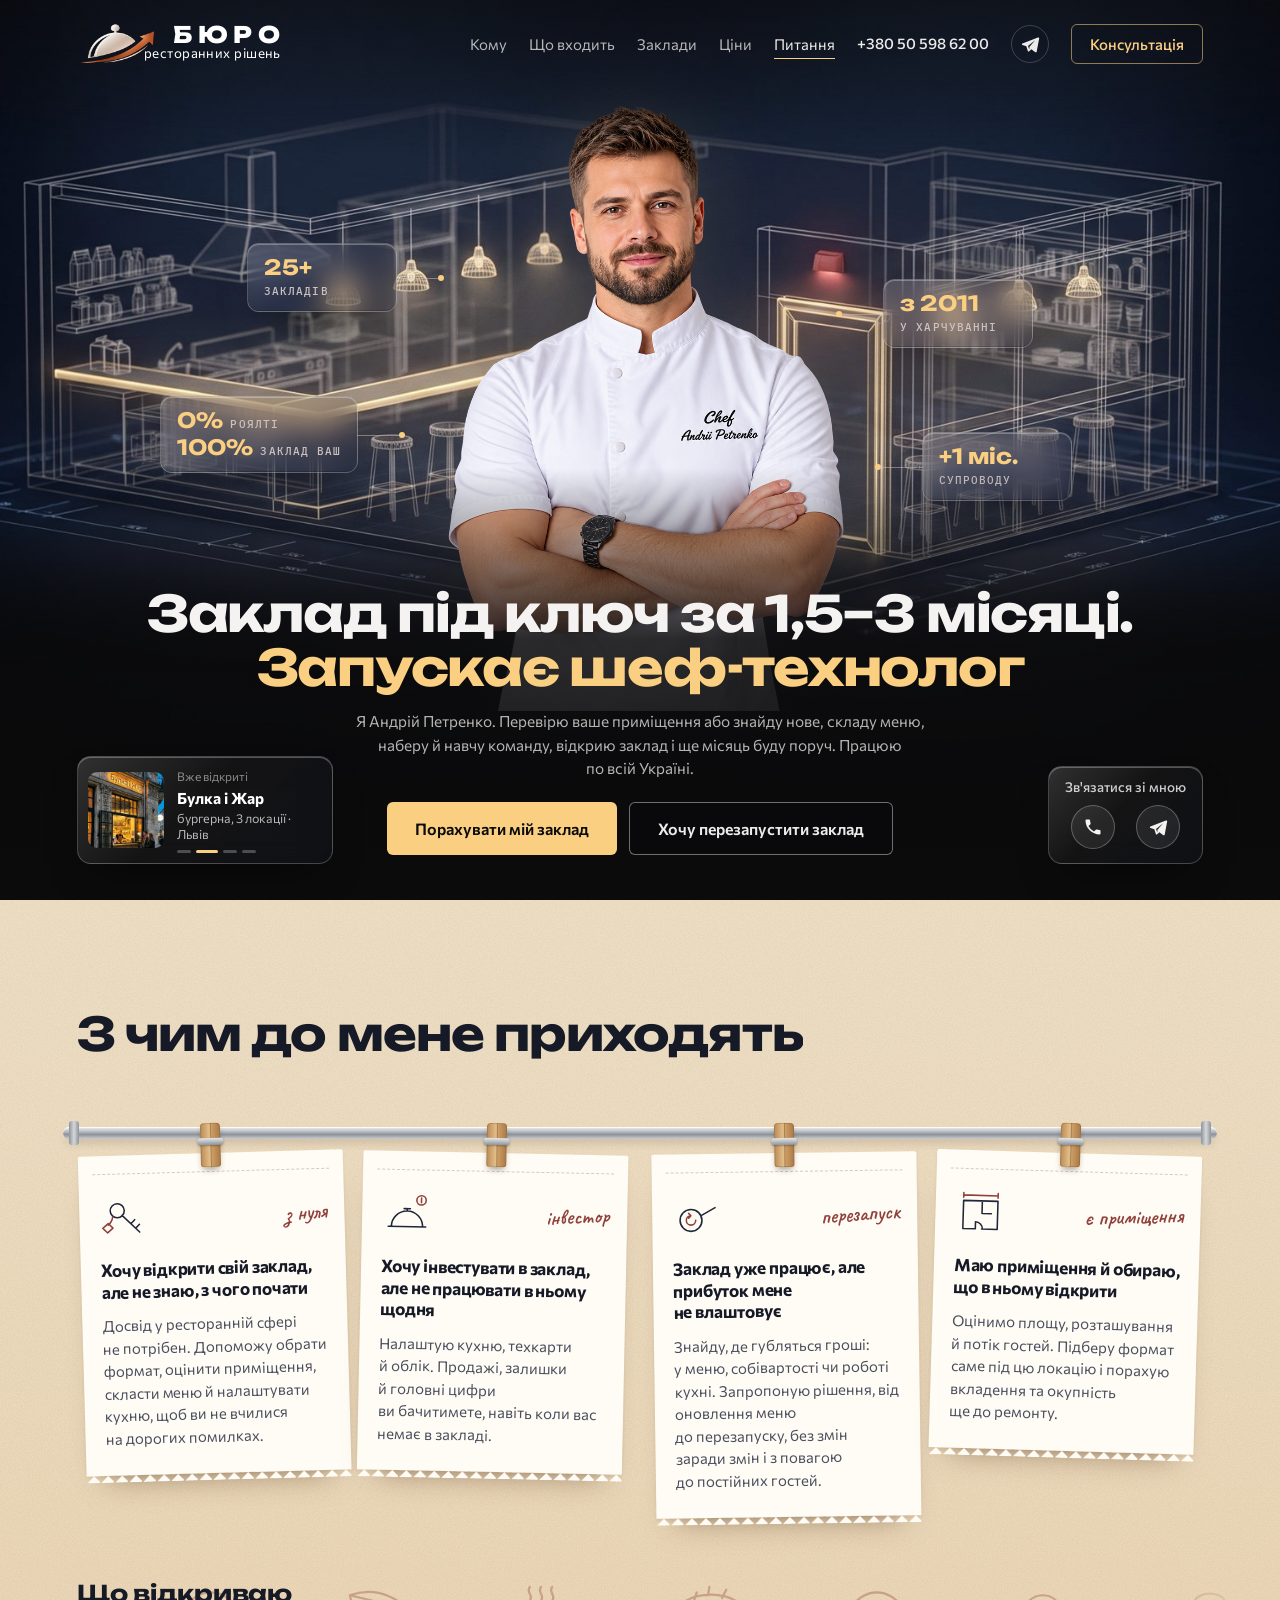
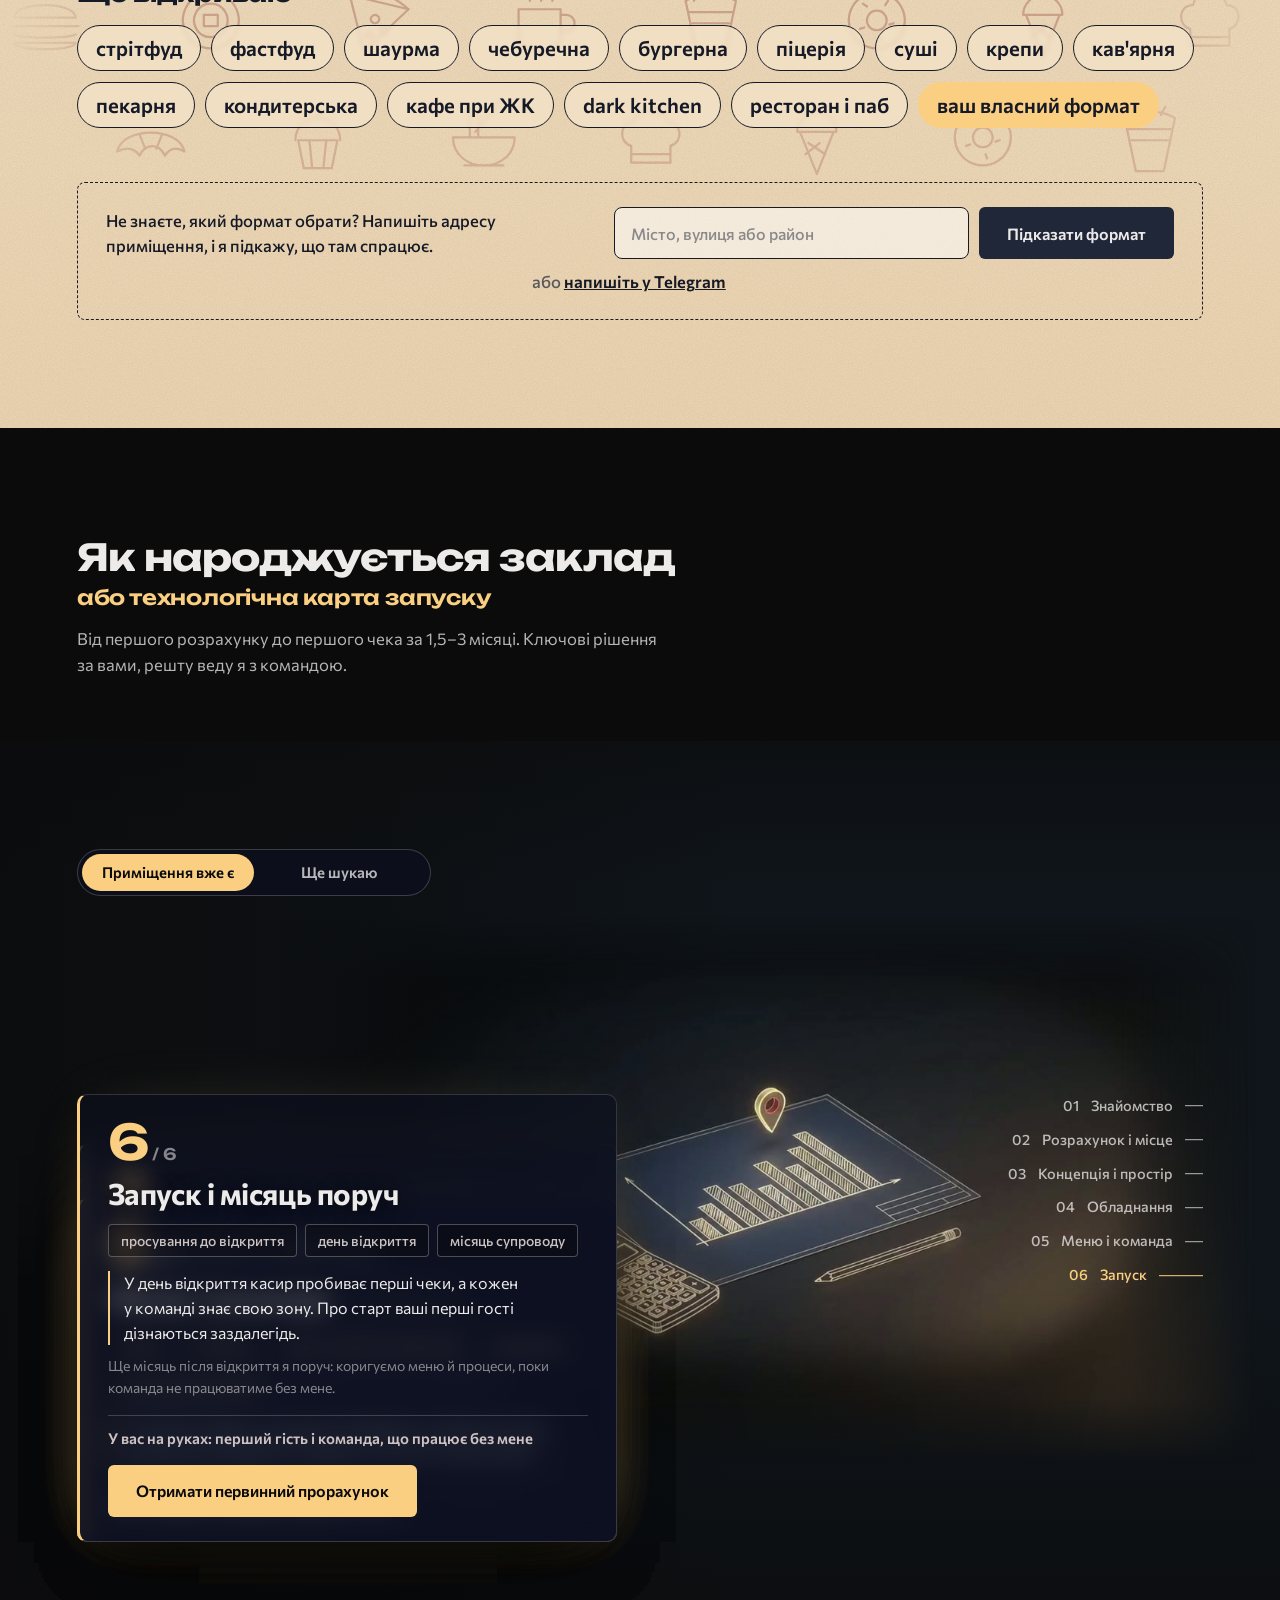
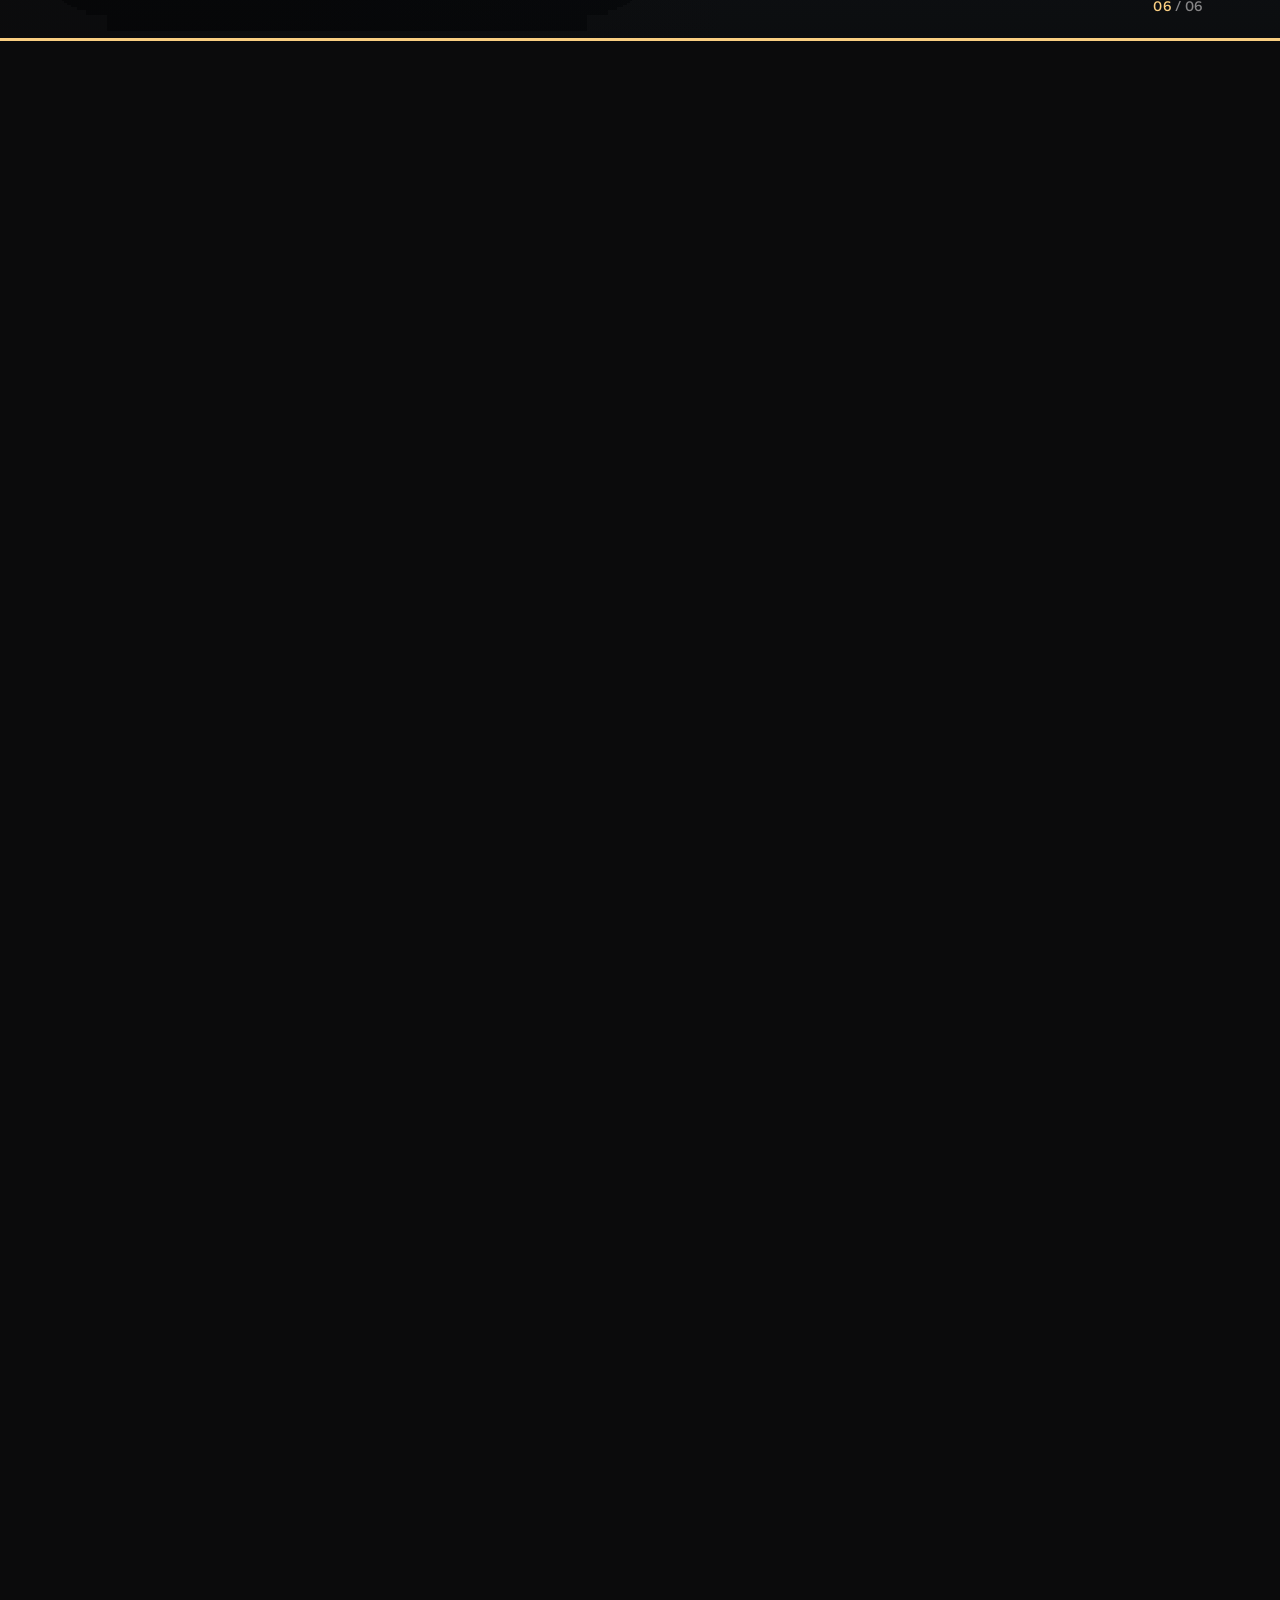
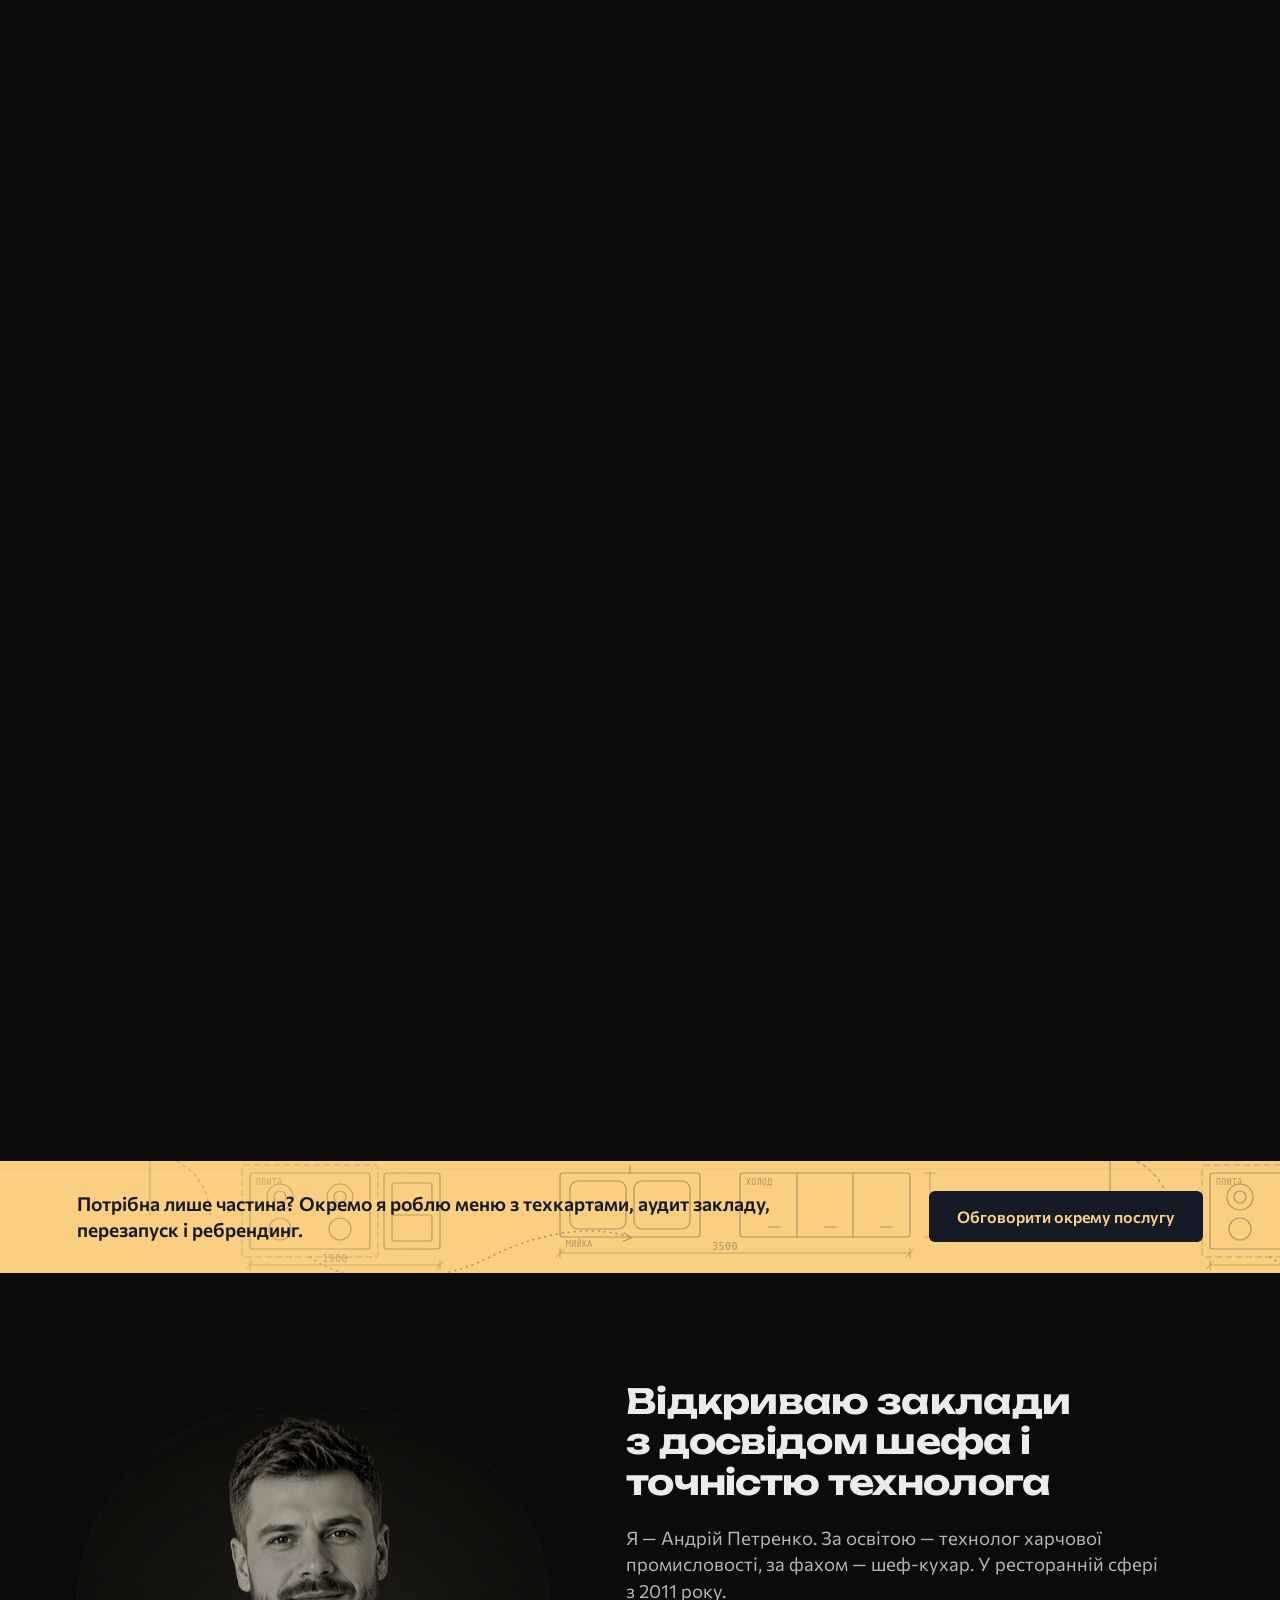
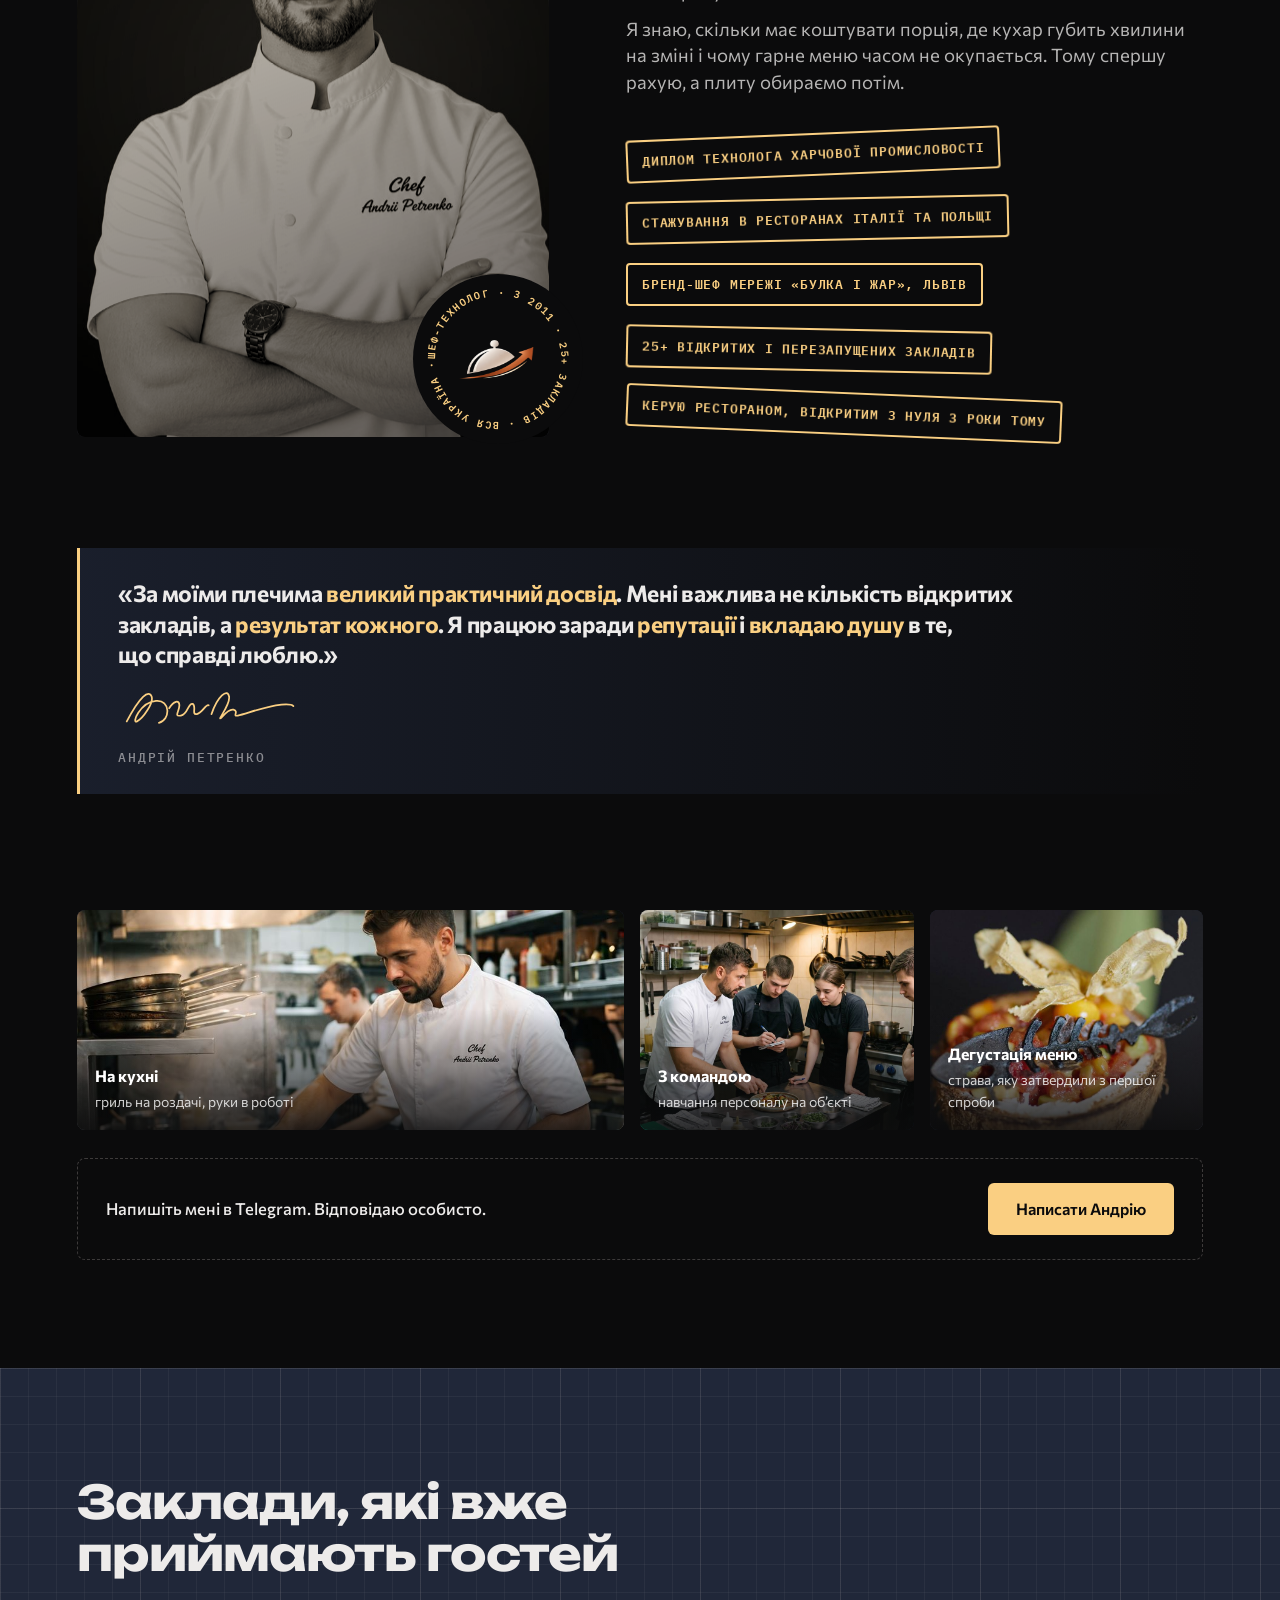
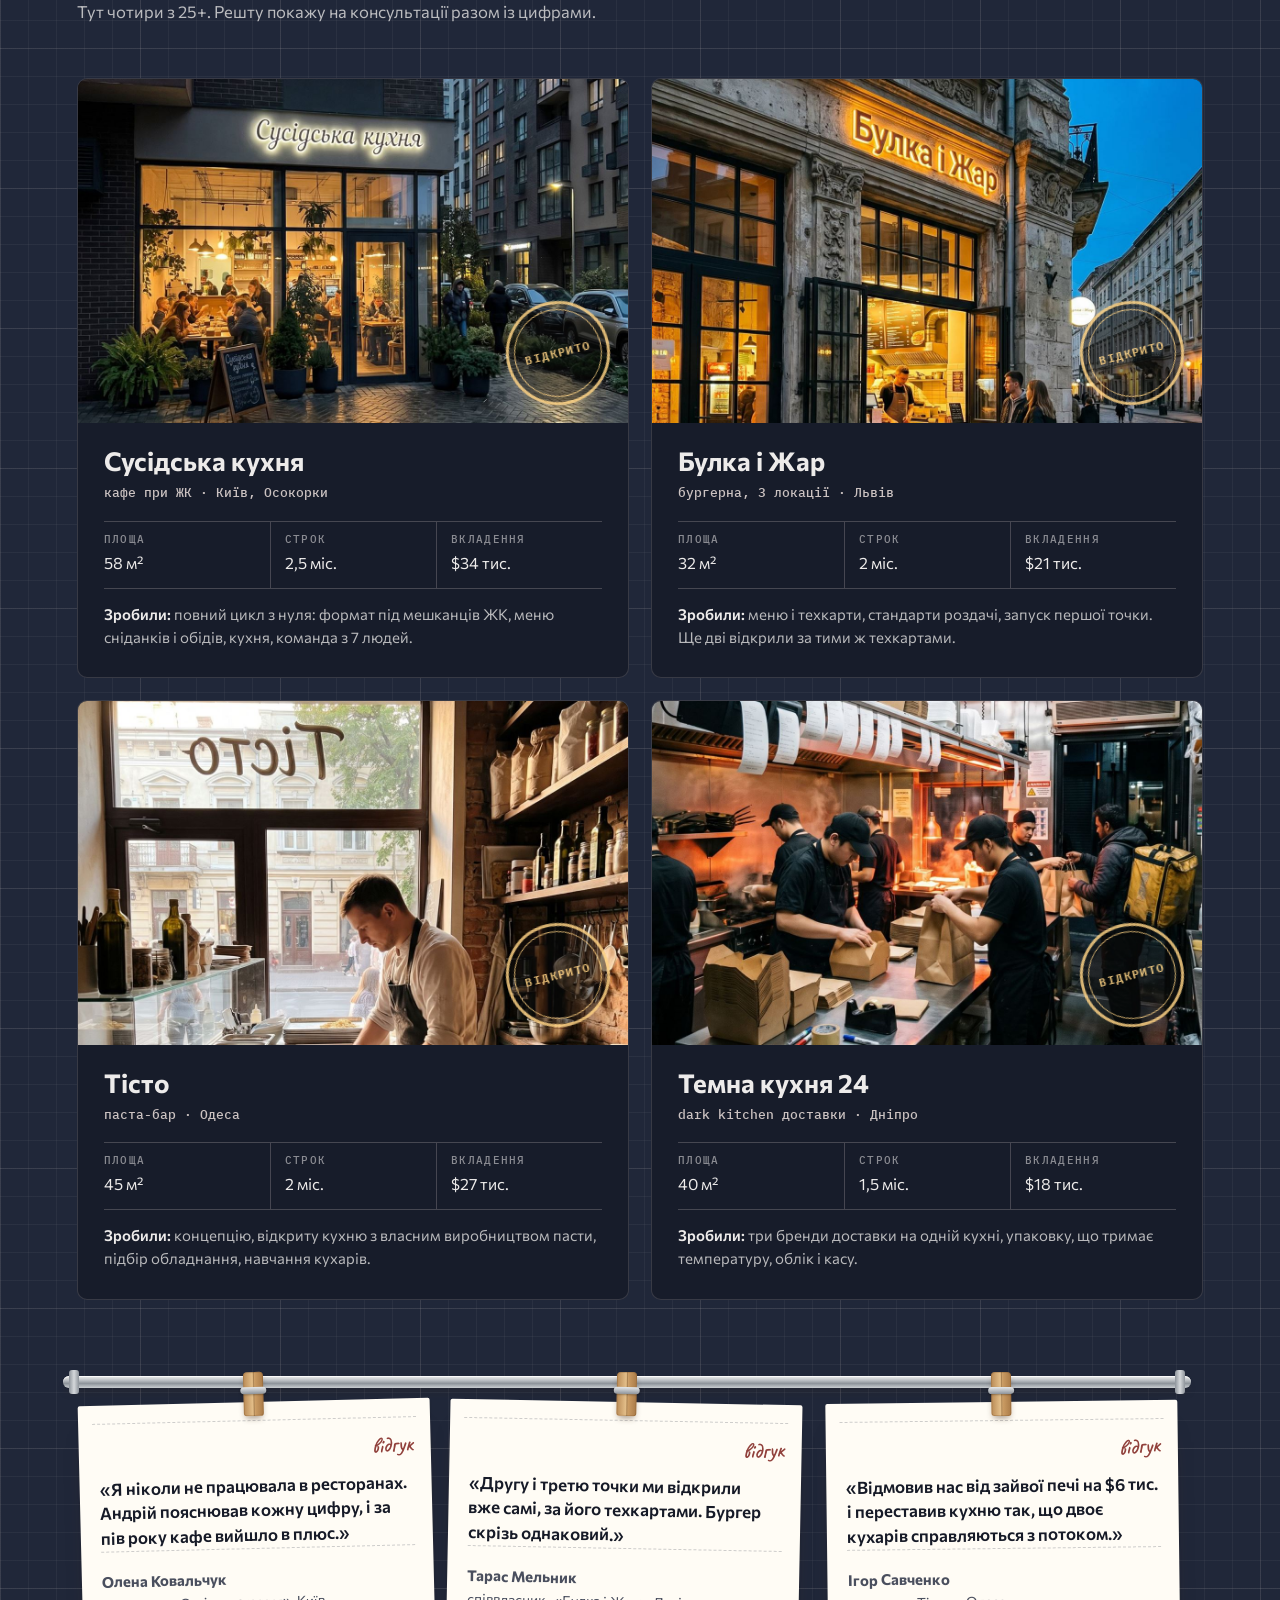
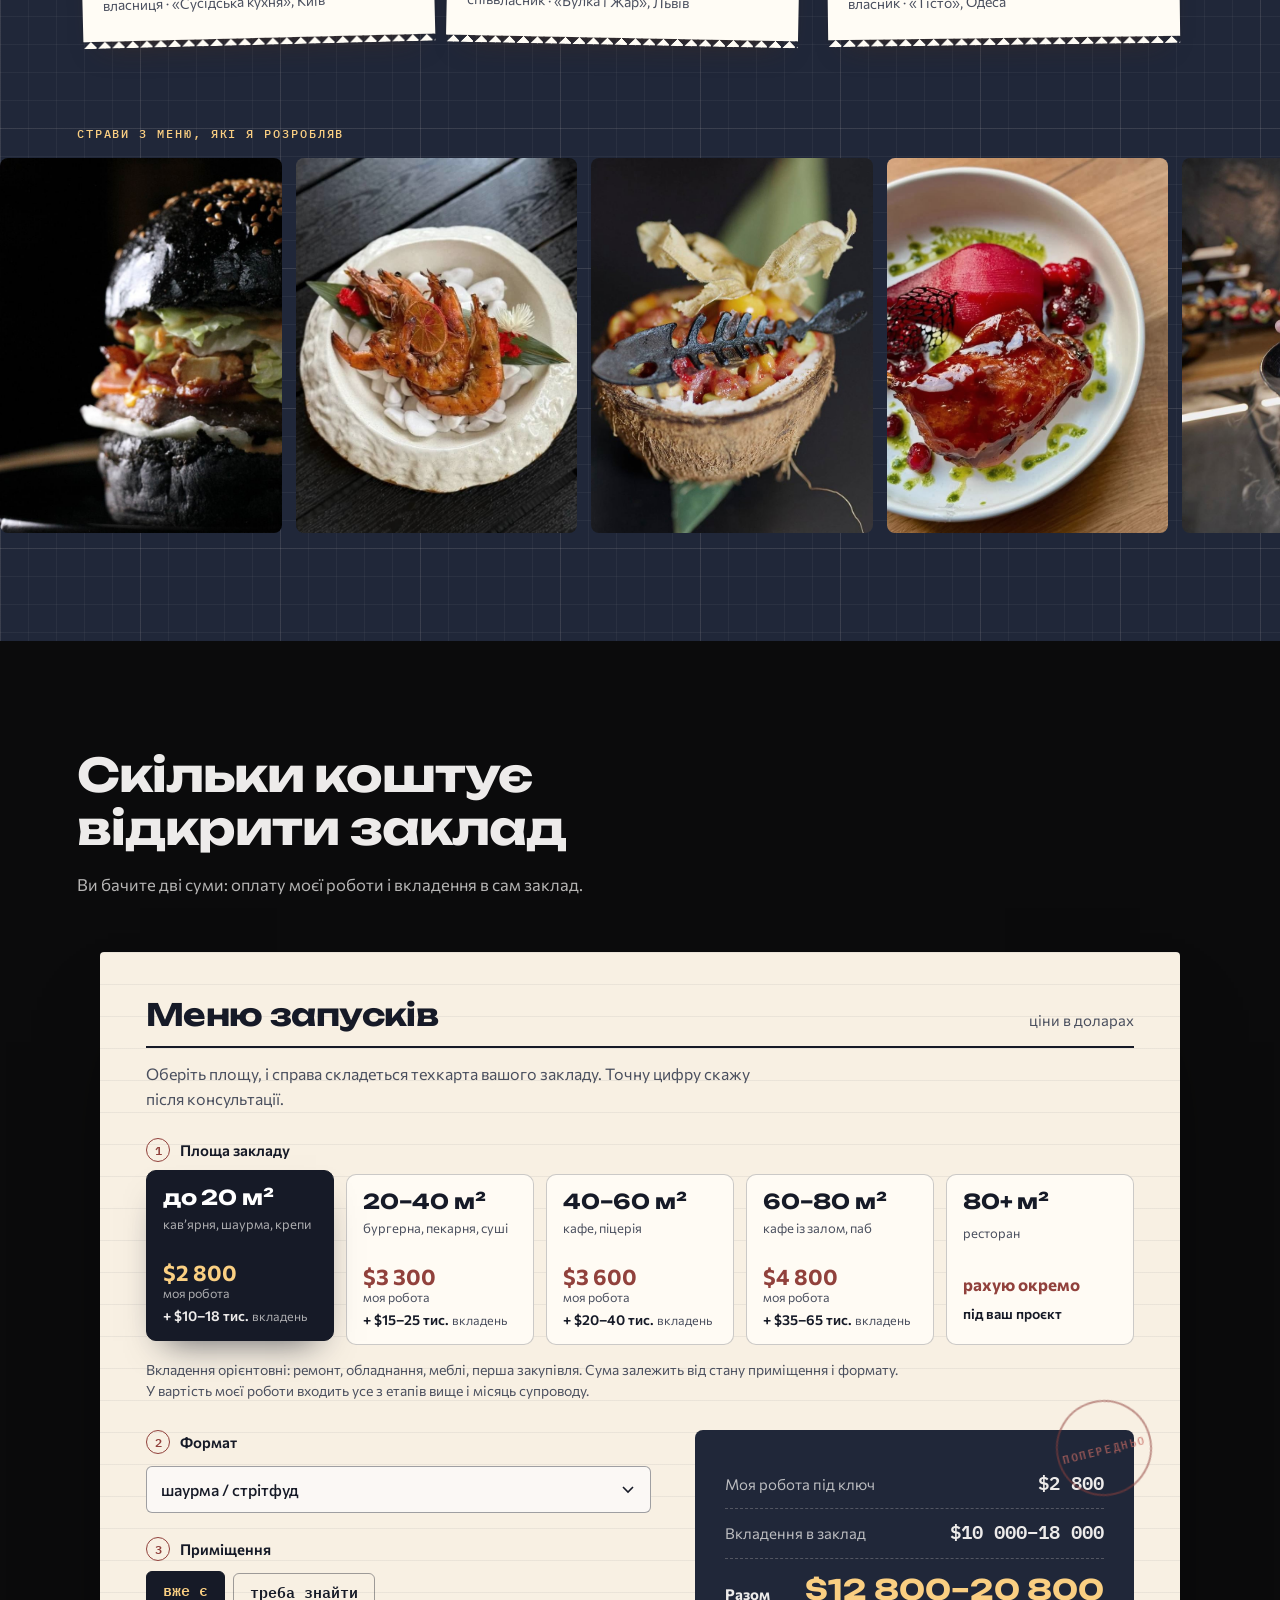
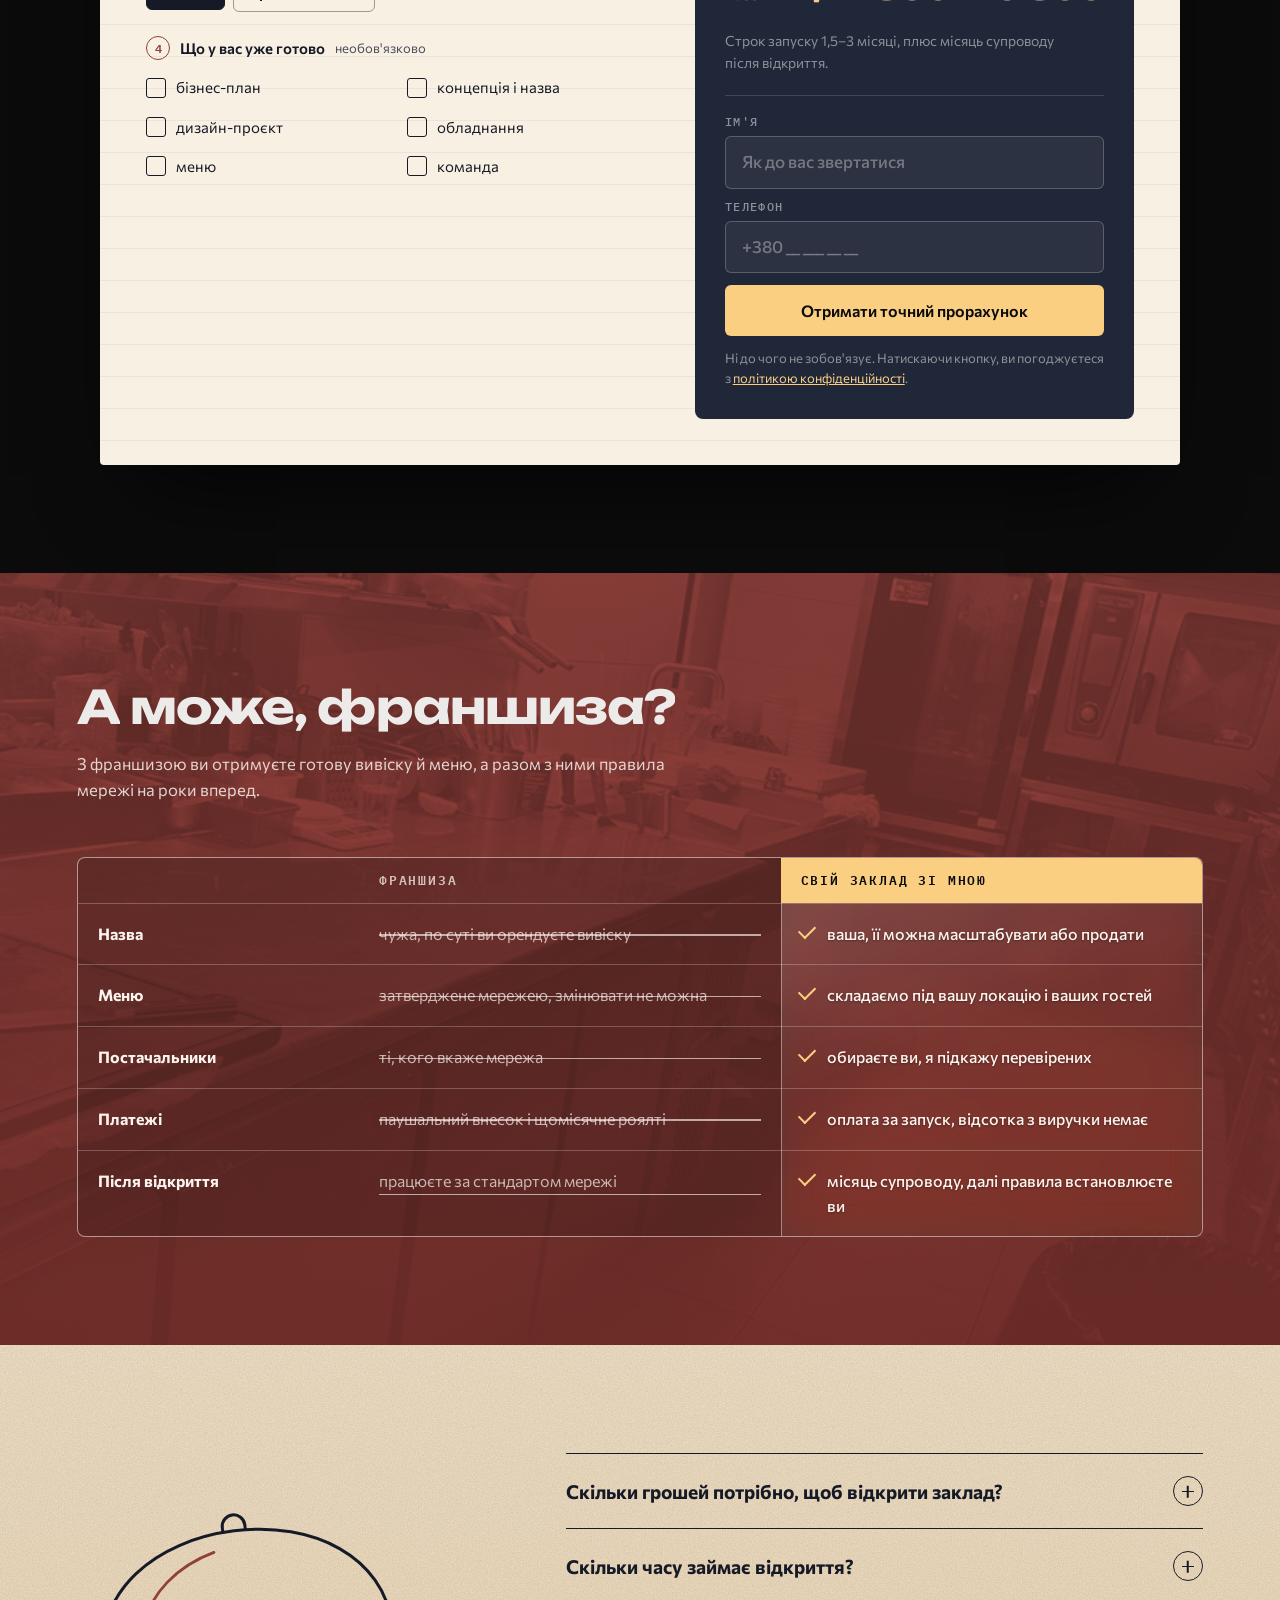
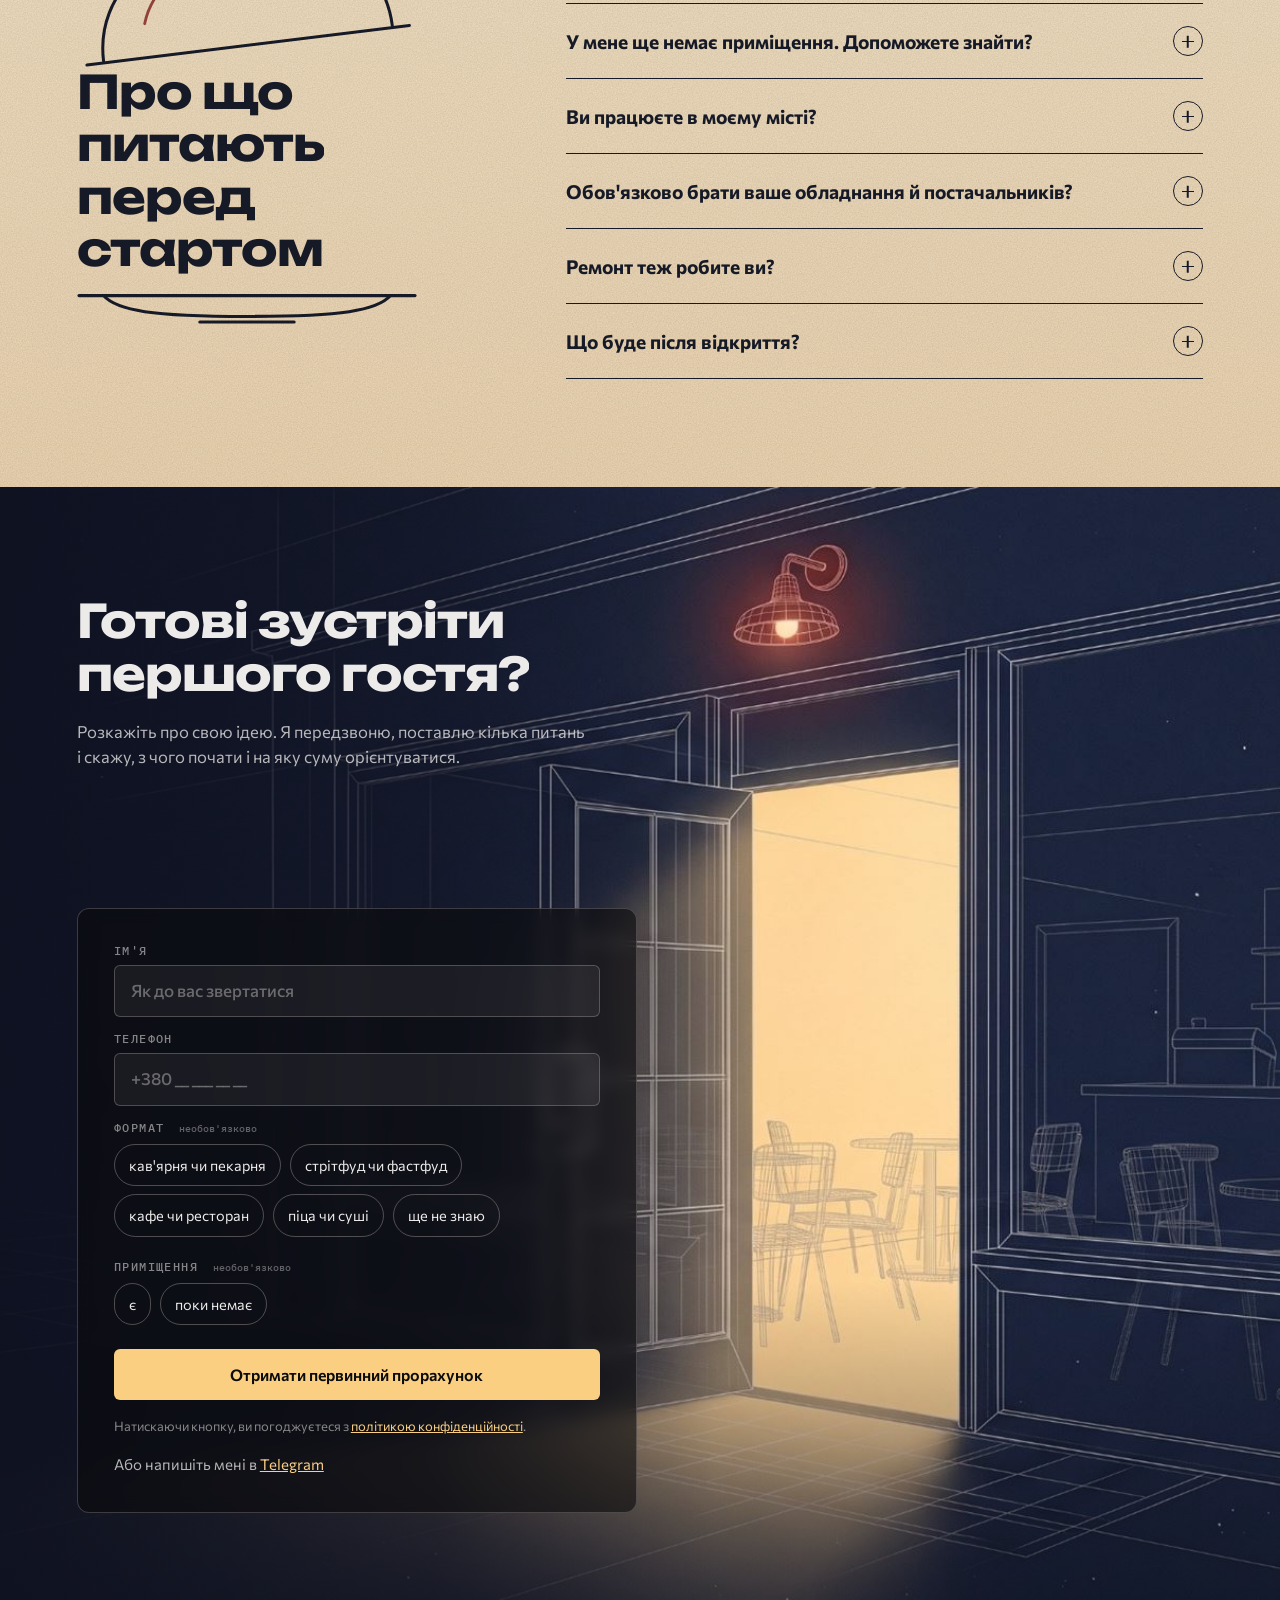
==== commit 7abcf229: "Фото: Андрій на кухні й з командою, фасади чотирьох закладів Co-Authored-By: Claude Opus 5.5 <norepl" ====
--- a/index.html
+++ b/index.html
@@ -321,9 +321,9 @@
       </blockquote>
 
       <div class="media-row">
-        <!-- Три фото з роботи (тимчасові, без людей). Промти для фото з Андрієм — у _prompts/промти-для-генерації.md -->
-        <figure class="ph ph--photo ph--real" data-reveal><img src="media/photos/kitchen-new.jpg" loading="lazy" alt="Нова кухня закладу перед відкриттям: столи з нержавійки, витяжка, світла плитка"><figcaption class="ph__cap"><b>Кухня перед стартом</b>«Сусідська кухня», Київ</figcaption></figure>
-        <figure class="ph ph--photo ph--real" data-reveal style="--d:1"><img src="media/photos/kitchen-work.jpg" loading="lazy" alt="Робоча кухня під час зміни: лінія роздачі, пароконвектомати"><figcaption class="ph__cap"><b>Робоча зміна</b>лінія роздачі «Темної кухні 24»</figcaption></figure>
+        <!-- Три фото з роботи: гриль, навчання команди, дегустація -->
+        <figure class="ph ph--photo ph--real" data-reveal><img src="media/photos/chef-work.jpg" width="900" height="900" loading="lazy" alt="Андрій Петренко біля гриля на кухні, у руках щипці, на грилі риба й стейки"><figcaption class="ph__cap"><b>На кухні</b>гриль на роздачі, руки в роботі</figcaption></figure>
+        <figure class="ph ph--photo ph--real" data-reveal style="--d:1"><img src="media/photos/chef-team.jpg" width="900" height="900" loading="lazy" alt="Андрій Петренко показує молодим кухарям подачу страви, вони записують"><figcaption class="ph__cap"><b>З командою</b>навчання персоналу на об’єкті</figcaption></figure>
         <figure class="ph ph--photo ph--real" data-reveal style="--d:2"><img src="media/photos/dish-coconut.jpg" loading="lazy" alt="Тартар у половинці кокоса"><figcaption class="ph__cap"><b>Дегустація меню</b>страва, яку затвердили з першої спроби</figcaption></figure>
       </div>
 
@@ -342,10 +342,10 @@
         <p class="sec__lead" data-reveal>Тут чотири з 25+. Решту покажу на консультації разом із цифрами.</p>
       </header>
 
-      <!-- Проєкти вигадані для портфоліо. Фото тимчасові (страви), промти для фасадів — у _prompts/промти-для-генерації.md -->
+      <!-- Проєкти вигадані для портфоліо, фото згенеровані -->
       <div class="cases">
         <article class="case" data-reveal>
-          <div class="case__img"><img src="media/photos/dish-brie.jpg" loading="lazy" alt="Сир на грилі з вишневим соусом, фірмова страва «Сусідської кухні»"><span class="stamp stamp--case"><span>відкрито</span></span></div>
+          <div class="case__img"><img src="media/photos/case-susidska.jpg" width="1200" height="750" loading="lazy" alt="Кафе «Сусідська кухня» на першому поверсі ЖК увечері, гості за столиками"><span class="stamp stamp--case"><span>відкрито</span></span></div>
           <div class="case__body">
             <h3>Сусідська кухня</h3>
             <p class="case__meta">кафе при ЖК · Київ, Осокорки</p>
@@ -354,7 +354,7 @@
           </div>
         </article>
         <article class="case" data-reveal style="--d:1">
-          <div class="case__img"><img src="media/photos/dish-burger.jpg" loading="lazy" alt="Чорний бургер з беконом, хіт меню «Булка і Жар»"><span class="stamp stamp--case"><span>відкрито</span></span></div>
+          <div class="case__img"><img src="media/photos/case-bulka.jpg" width="1200" height="750" loading="lazy" alt="Бургерна «Булка і Жар» у старому будинку Львова, вікно видачі і гості біля нього"><span class="stamp stamp--case"><span>відкрито</span></span></div>
           <div class="case__body">
             <h3>Булка і Жар</h3>
             <p class="case__meta">бургерна, 3 локації · Львів</p>
@@ -363,7 +363,7 @@
           </div>
         </article>
         <article class="case" data-reveal>
-          <div class="case__img"><img src="media/photos/dish-pasta.jpg" loading="lazy" alt="Паста з креветками і песто в паста-барі «Тісто»"><span class="stamp stamp--case"><span>відкрито</span></span></div>
+          <div class="case__img"><img src="media/photos/case-tisto.jpg" width="1200" height="750" loading="lazy" alt="Кухар розкачує тісто для пасти біля вікна паста-бару «Тісто»"><span class="stamp stamp--case"><span>відкрито</span></span></div>
           <div class="case__body">
             <h3>Тісто</h3>
             <p class="case__meta">паста-бар · Одеса</p>
@@ -372,7 +372,7 @@
           </div>
         </article>
         <article class="case" data-reveal style="--d:1">
-          <div class="case__img"><img src="media/photos/dish-skewers.jpg" loading="lazy" alt="Шашлички в лаваші на дошці, найпопулярніша позиція доставки"><span class="stamp stamp--case"><span>відкрито</span></span></div>
+          <div class="case__img"><img src="media/photos/case-temna.jpg" width="1200" height="750" loading="lazy" alt="Кухня доставки «Темна кухня 24»: кухарі пакують замовлення, кур’єр забирає пакети"><span class="stamp stamp--case"><span>відкрито</span></span></div>
           <div class="case__body">
             <h3>Темна кухня 24</h3>
             <p class="case__meta">dark kitchen доставки · Дніпро</p>
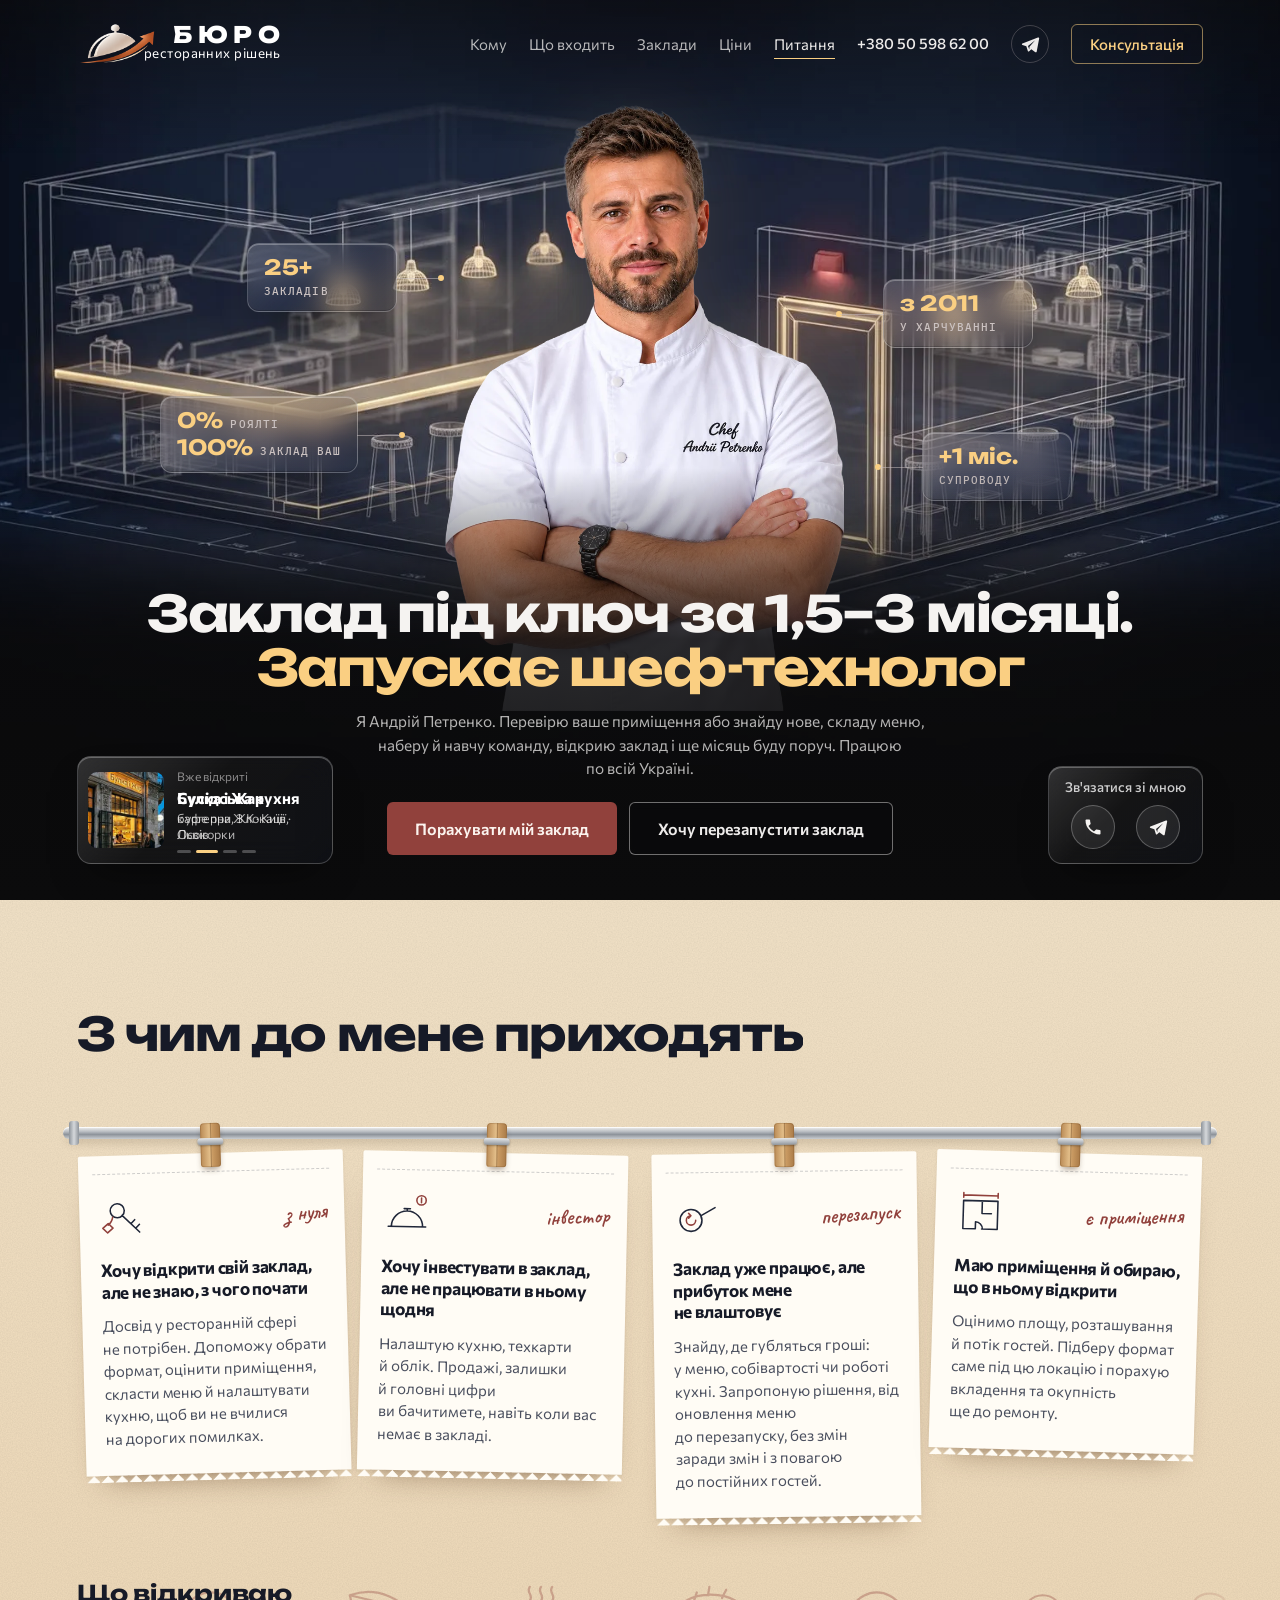
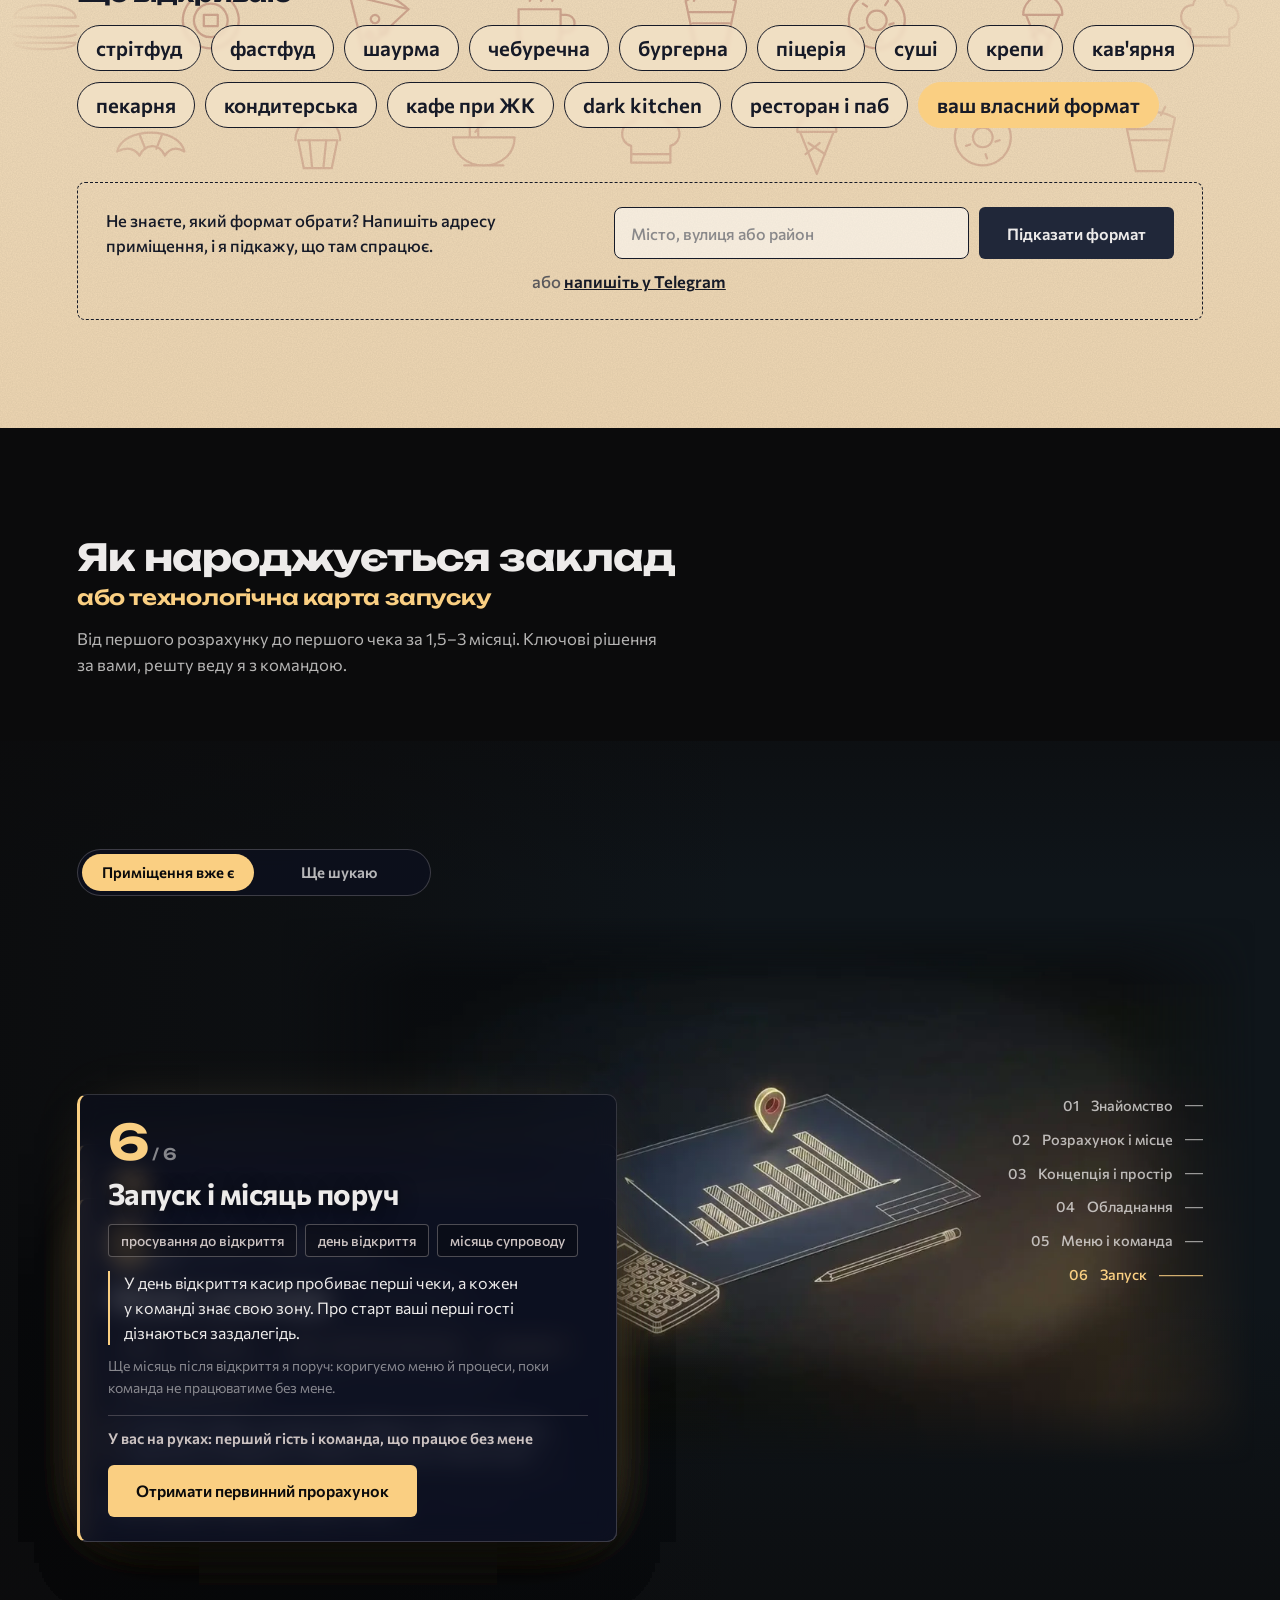
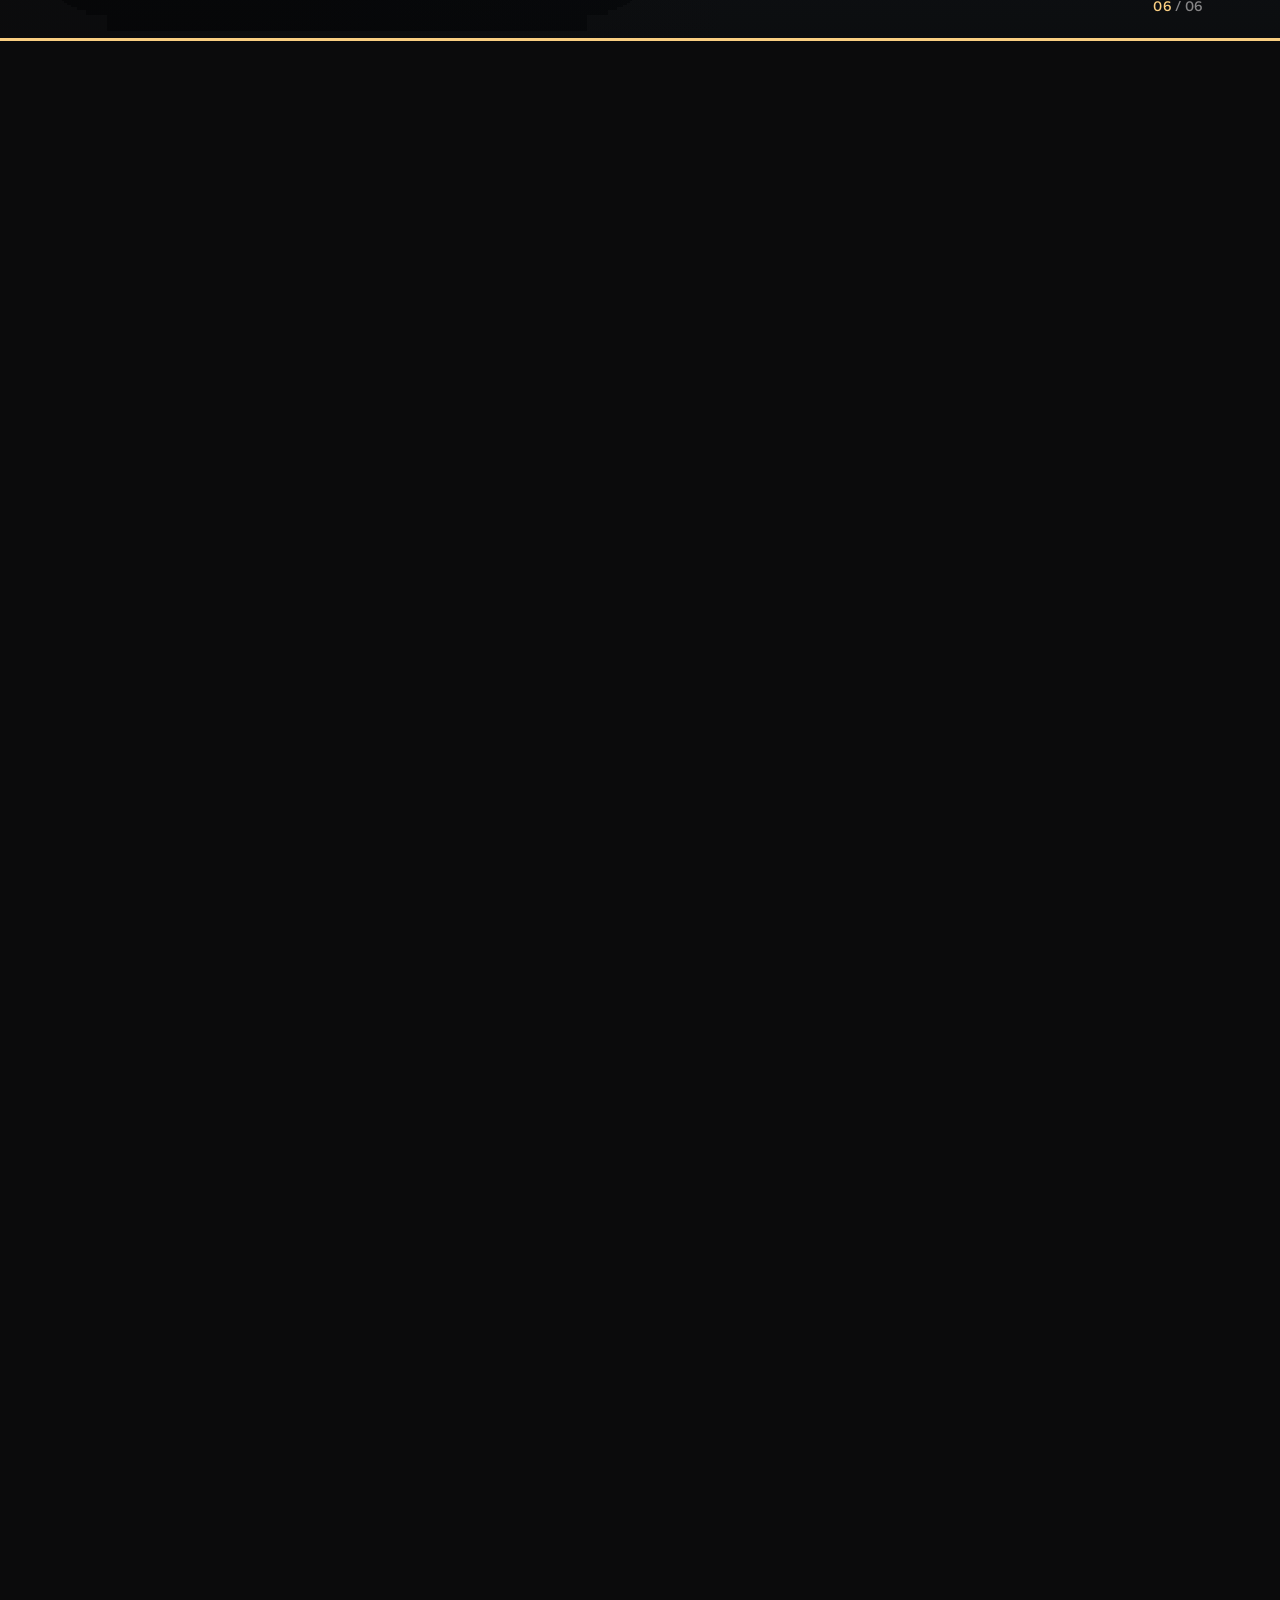
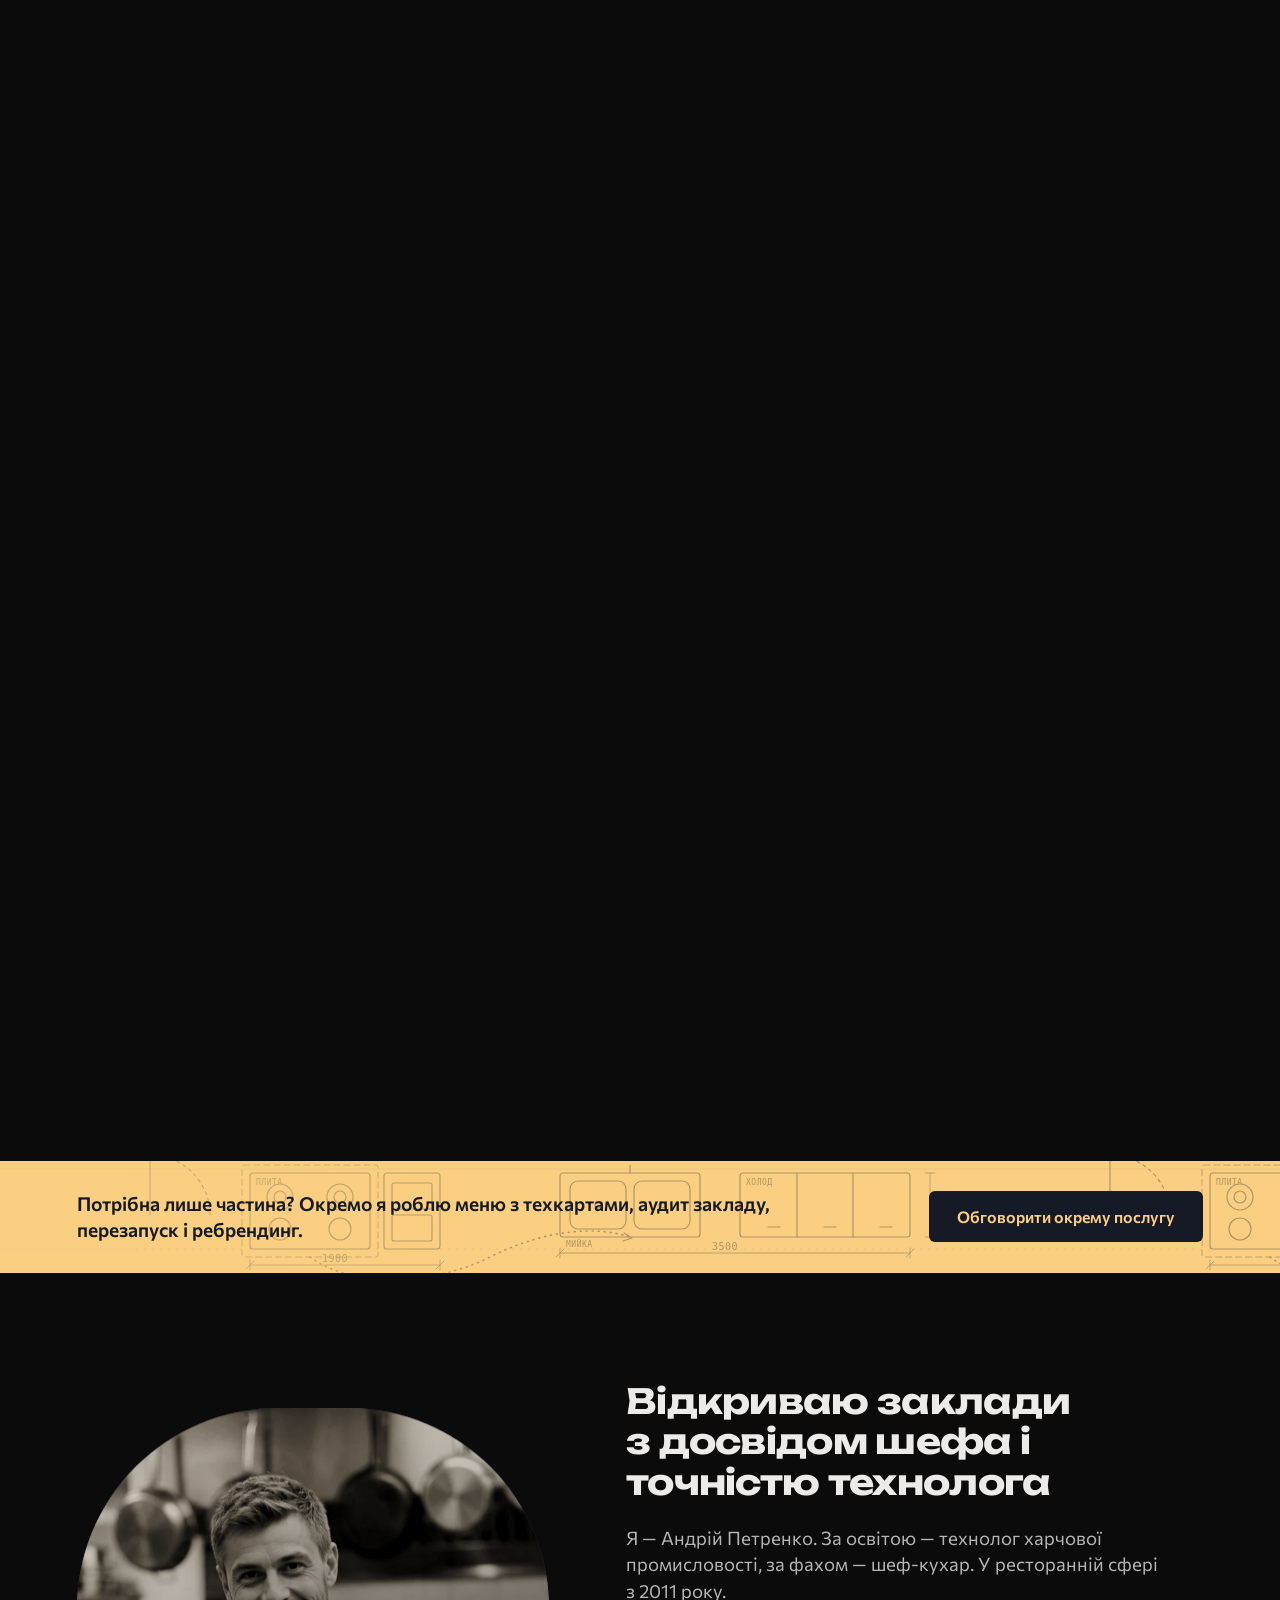
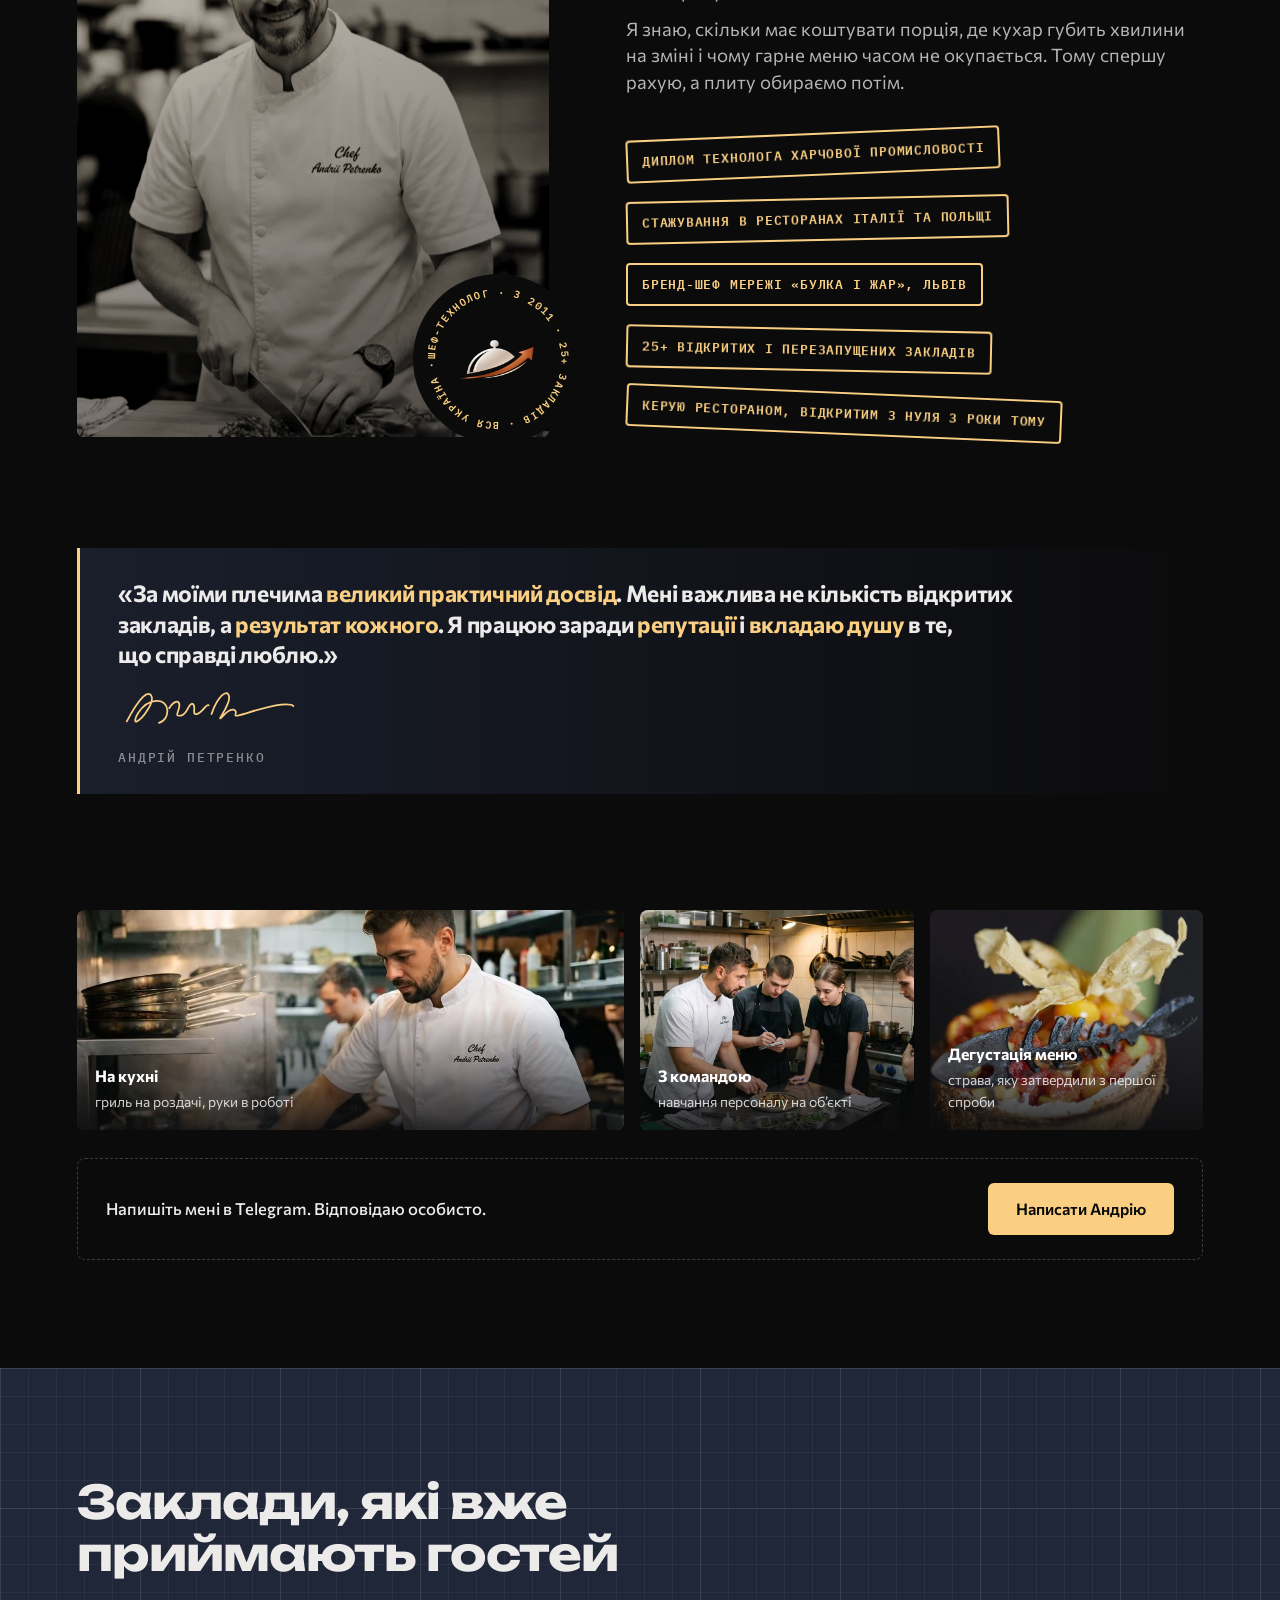
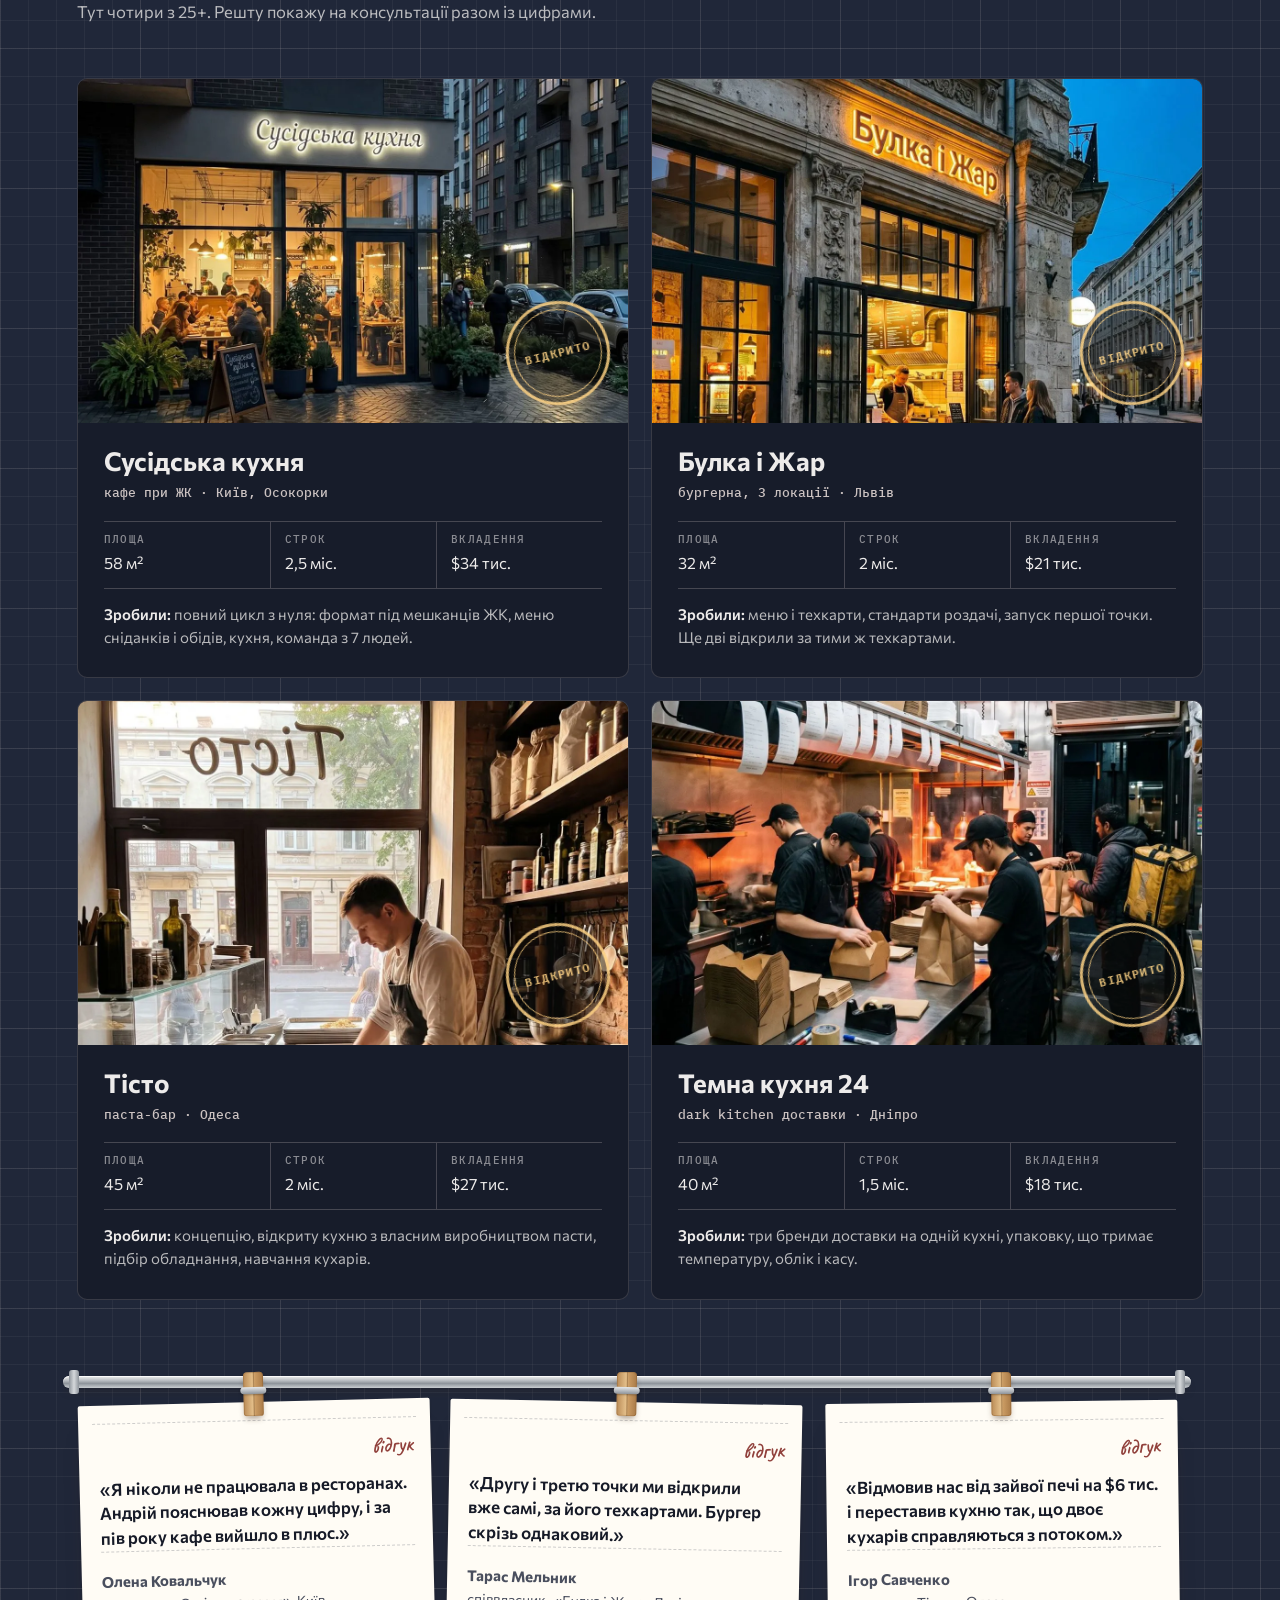
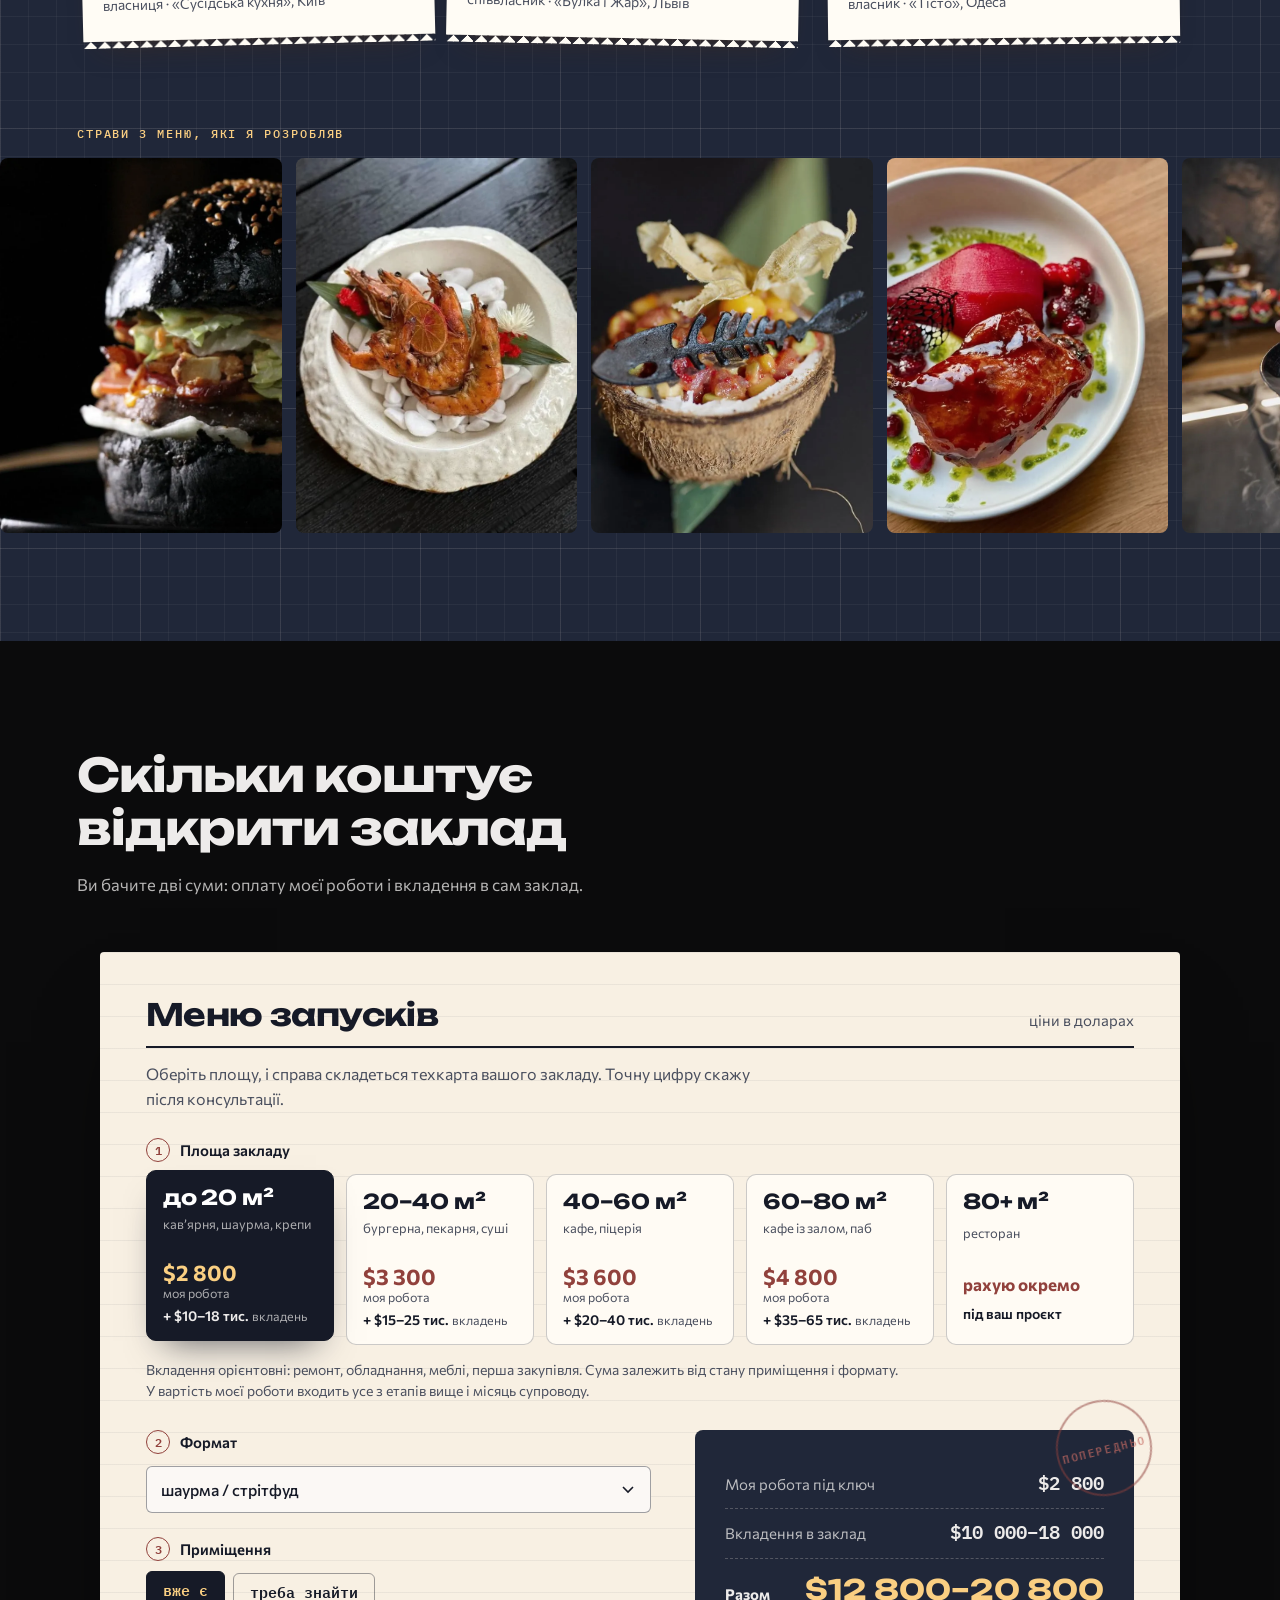
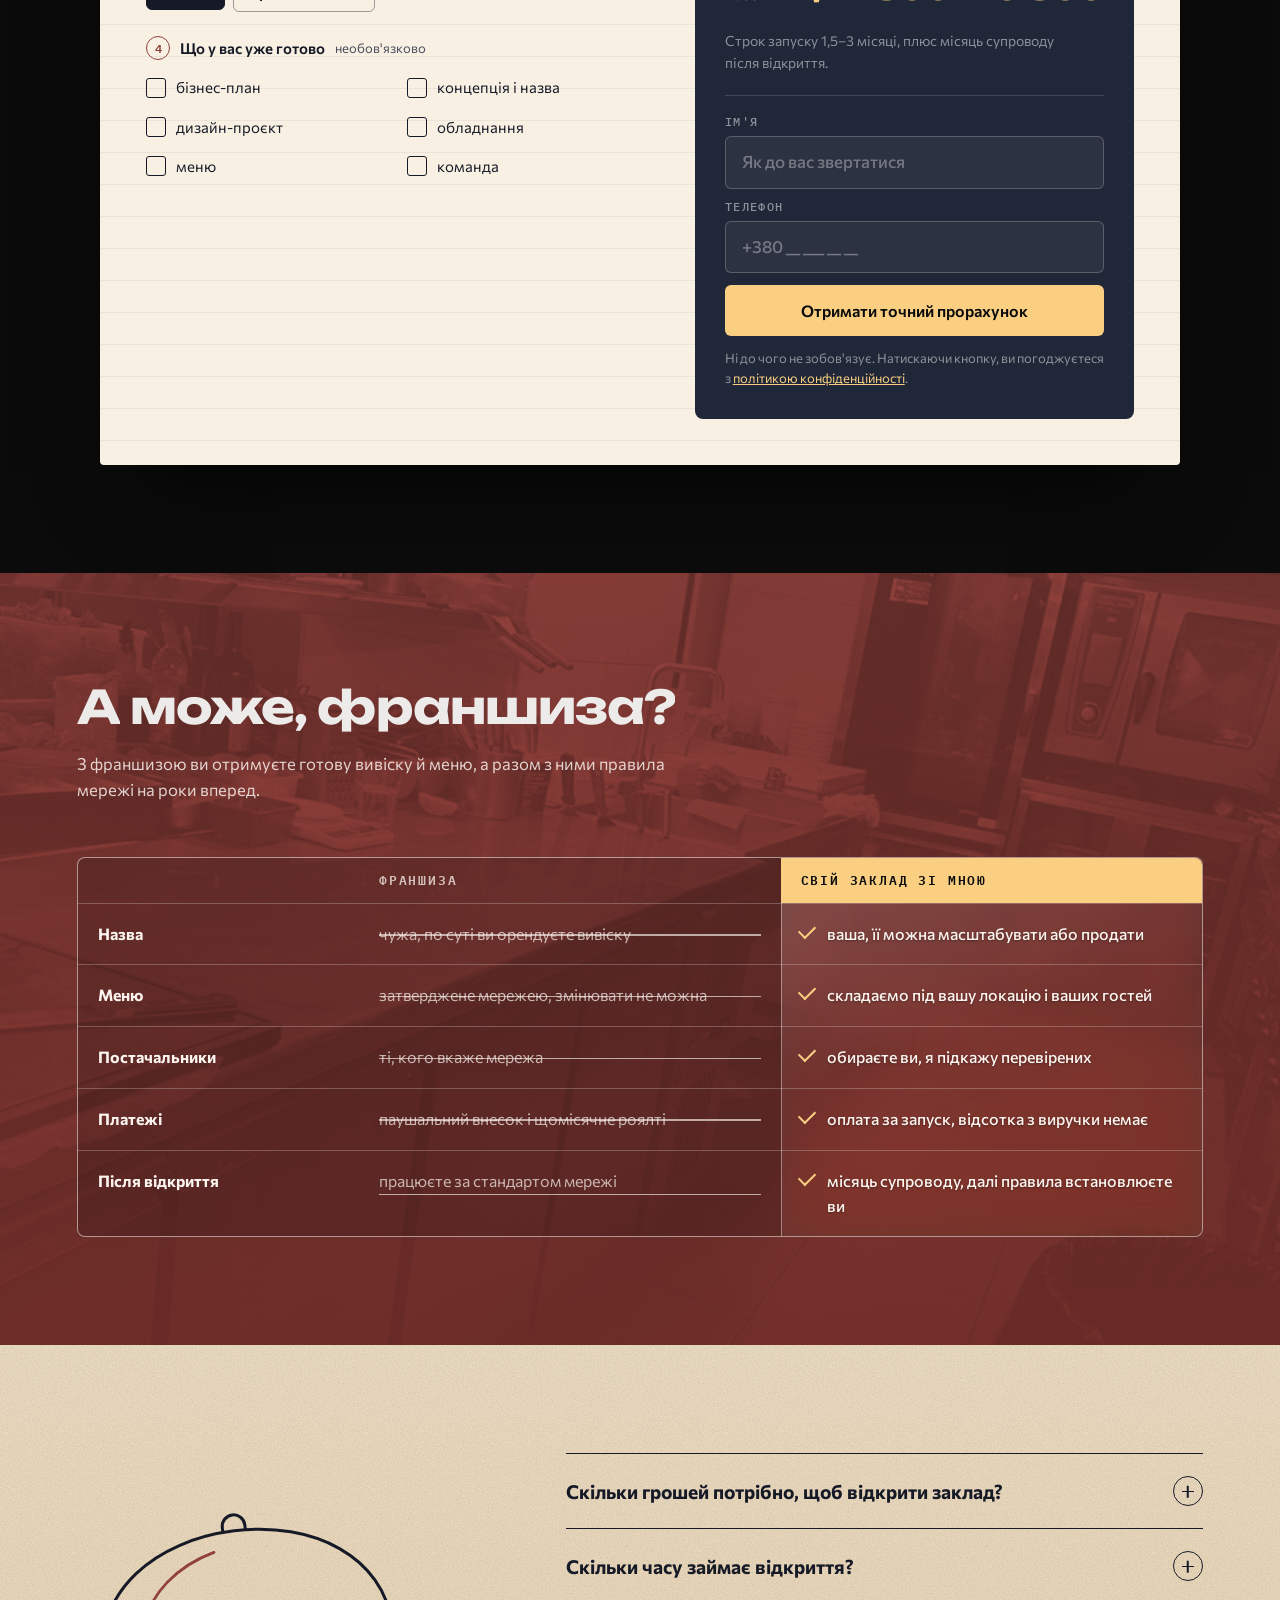
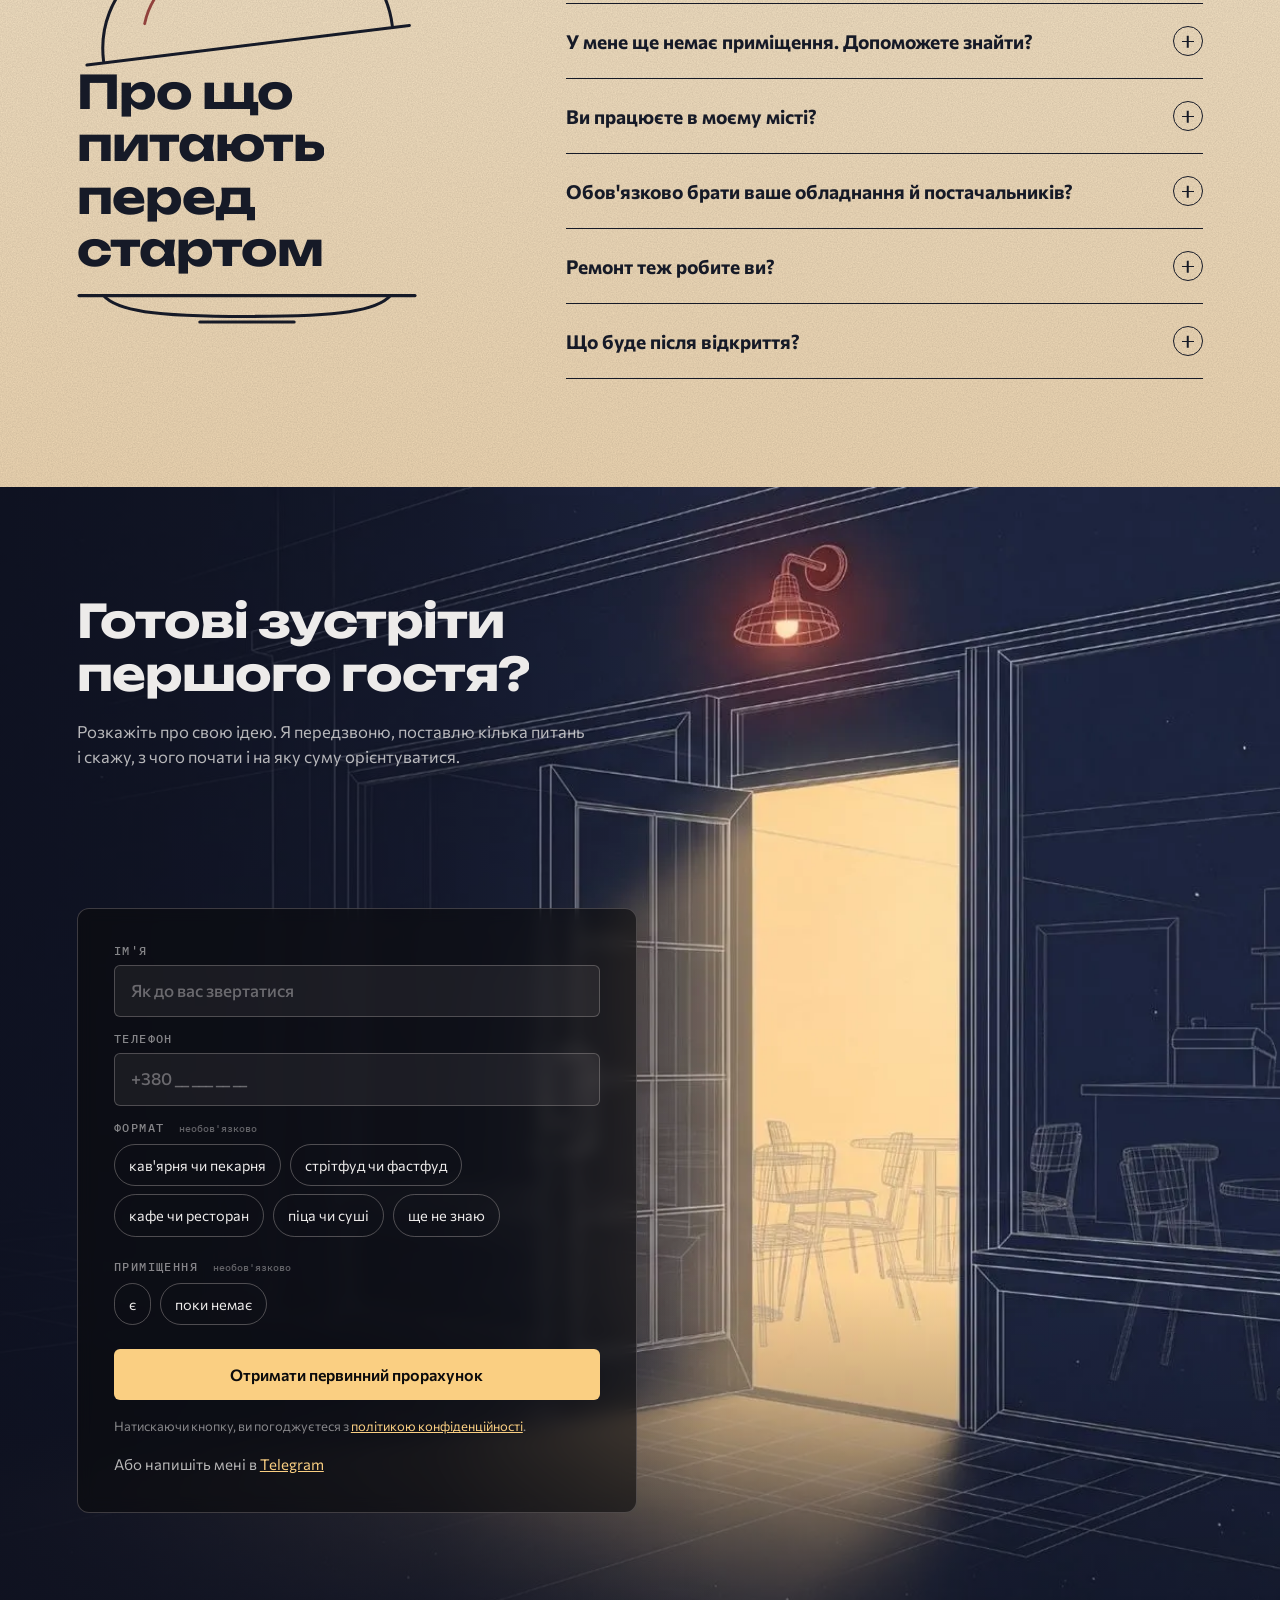
==== commit eb42e807: "Швидкість і мобільна версія: WebP замість JPG/PNG, шрифти одним запитом - фото першого екрана 1,3 МБ" ====
--- a/index.html
+++ b/index.html
@@ -12,13 +12,14 @@
 <meta property="og:locale" content="uk_UA">
 <meta property="og:title" content="Заклад під ключ за 1,5–3 місяці. Запускає шеф-технолог">
 <meta property="og:description" content="Приміщення, меню з техкартами, обладнання, команда і місяць супроводу після відкриття. 25+ закладів по Україні.">
-<meta property="og:image" content="https://prinkovska.github.io/buro/media/hero-final.jpg">
+<meta property="og:image" content="https://prinkovska.github.io/buro/media/og.jpg">
+<meta property="og:image:width" content="1200">
+<meta property="og:image:height" content="630">
 <link rel="preconnect" href="https://fonts.googleapis.com">
 <link rel="preconnect" href="https://fonts.gstatic.com" crossorigin>
-<link href="https://fonts.googleapis.com/css2?family=Commissioner:wght@400;500;600;700;800&family=IBM+Plex+Mono:wght@400;500;600&display=swap" rel="stylesheet">
-<!-- Unbounded — шрифт заголовків -->
-<link href="https://fonts.googleapis.com/css2?family=Unbounded:wght@600;700;800&family=Caveat:wght@600&display=swap" rel="stylesheet">
-<link rel="preload" as="image" href="media/chef.png" fetchpriority="high">
+<!-- усі шрифти одним запитом: Commissioner (текст), IBM Plex Mono (позначки), Unbounded (заголовки), Caveat (рукописні) -->
+<link href="https://fonts.googleapis.com/css2?family=Caveat:wght@600&family=Commissioner:wght@400;500;600;700;800&family=IBM+Plex+Mono:wght@400;500;600&family=Unbounded:wght@600;700;800&display=swap" rel="stylesheet">
+<link rel="preload" as="image" href="media/chef.webp" fetchpriority="high">
 <link rel="stylesheet" href="css/style.css">
 </head>
 <body data-hfont="unbounded">
@@ -59,22 +60,22 @@
        На телефоні (до 820px) беруться вертикальні версії з data-*-mobile. -->
   <section class="hero" aria-label="Заклад під ключ">
     <video class="hero__video" muted playsinline preload="none" aria-hidden="true"
-           data-poster="media/hero-first.jpg" data-poster-mobile="media/hero-first-mobile.jpg"
+           data-poster="media/hero-first.webp" data-poster-mobile="media/hero-first-mobile.webp"
            data-src="media/hero.mp4" data-src-mobile="media/hero-mobile.mp4"></video>
-    <img class="hero__final" alt="" aria-hidden="true" data-src="media/hero-final.jpg" data-src-mobile="media/hero-final-mobile.jpg">
+    <img class="hero__final" alt="" aria-hidden="true" data-src="media/hero-final.webp" data-src-mobile="media/hero-final-mobile.webp">
     <div class="hero__grade" aria-hidden="true"></div>
 
-    <img class="hero__chef" src="media/chef.png" width="800" height="1200"
+    <img class="hero__chef" src="media/chef.webp" width="800" height="1200"
          alt="Андрій Петренко, шеф-технолог, стоїть зі схрещеними руками" fetchpriority="high">
     <div class="hero__shade" aria-hidden="true"></div>
 
     <!-- відкриті заклади (вигадані для портфоліо): картка в лівому нижньому куті, фото змінюються самі (на телефоні прихована) -->
     <a class="opened" href="#zaklady" aria-label="Відкриті заклади: дивитися всі">
       <span class="opened__pics">
-        <img class="is-on" src="media/photos/thumbs/susidska.jpg" width="200" height="200" alt="" decoding="async">
-        <img class="" src="media/photos/thumbs/bulka.jpg" width="200" height="200" alt="" decoding="async">
-        <img class="" src="media/photos/thumbs/tisto.jpg" width="200" height="200" alt="" decoding="async">
-        <img class="" src="media/photos/thumbs/temna.jpg" width="200" height="200" alt="" decoding="async">
+        <img class="is-on" src="media/photos/thumbs/susidska.webp" width="200" height="200" alt="" decoding="async">
+        <img class="" src="media/photos/thumbs/bulka.webp" width="200" height="200" alt="" decoding="async">
+        <img class="" src="media/photos/thumbs/tisto.webp" width="200" height="200" alt="" decoding="async">
+        <img class="" src="media/photos/thumbs/temna.webp" width="200" height="200" alt="" decoding="async">
       </span>
       <span class="opened__text">
         <span class="opened__label">Вже відкриті</span>
@@ -188,7 +189,7 @@
 
     <div class="reel__track">
       <div class="reel__stage">
-        <video class="reel__video" muted playsinline preload="none" aria-hidden="true" poster="media/steps3-first.jpg" data-src="media/steps3-scrub.mp4" data-src-mobile="media/steps3-scrub-mobile.mp4"></video>
+        <video class="reel__video" muted playsinline preload="none" aria-hidden="true" poster="media/steps3-first.webp" data-src="media/steps3-scrub.mp4" data-src-mobile="media/steps3-scrub-mobile.mp4"></video>
         <!-- чіткі кадри k1–k6: показуються, коли етап зупинився (відео з генератора лише 720p) -->
         <div class="reel__stills" aria-hidden="true">
           <picture><source media="(max-width: 820px)" srcset="media/steps3/k1-m.webp"><img class="reel__still" src="media/steps3/k1.webp" alt="" loading="lazy" decoding="async" width="1920" height="1072"></picture>
@@ -288,7 +289,7 @@
     <div class="wrap about">
       <figure class="about__photo" data-reveal>
         <div class="about__frame" data-parallax="-0.06">
-          <img src="media/photos/chef-portrait.jpg" width="733" height="1100" loading="lazy" alt="Андрій Петренко, шеф-технолог, у білому кітелі">
+          <img src="media/photos/chef-portrait.webp" width="733" height="1100" loading="lazy" alt="Андрій Петренко, шеф-технолог, у білому кітелі">
         </div>
         <img class="about__ring-logo" src="media/logo.png" width="261" height="160" alt="" aria-hidden="true" loading="lazy">
         <svg class="about__ring" viewBox="0 0 200 200" aria-hidden="true">
@@ -322,9 +323,9 @@
 
       <div class="media-row">
         <!-- Три фото з роботи: гриль, навчання команди, дегустація -->
-        <figure class="ph ph--photo ph--real" data-reveal><img src="media/photos/chef-work.jpg" width="900" height="900" loading="lazy" alt="Андрій Петренко біля гриля на кухні, у руках щипці, на грилі риба й стейки"><figcaption class="ph__cap"><b>На кухні</b>гриль на роздачі, руки в роботі</figcaption></figure>
-        <figure class="ph ph--photo ph--real" data-reveal style="--d:1"><img src="media/photos/chef-team.jpg" width="900" height="900" loading="lazy" alt="Андрій Петренко показує молодим кухарям подачу страви, вони записують"><figcaption class="ph__cap"><b>З командою</b>навчання персоналу на об’єкті</figcaption></figure>
-        <figure class="ph ph--photo ph--real" data-reveal style="--d:2"><img src="media/photos/dish-coconut.jpg" loading="lazy" alt="Тартар у половинці кокоса"><figcaption class="ph__cap"><b>Дегустація меню</b>страва, яку затвердили з першої спроби</figcaption></figure>
+        <figure class="ph ph--photo ph--real" data-reveal><img src="media/photos/chef-work.webp" width="900" height="900" loading="lazy" alt="Андрій Петренко біля гриля на кухні, у руках щипці, на грилі риба й стейки"><figcaption class="ph__cap"><b>На кухні</b>гриль на роздачі, руки в роботі</figcaption></figure>
+        <figure class="ph ph--photo ph--real" data-reveal style="--d:1"><img src="media/photos/chef-team.webp" width="900" height="900" loading="lazy" alt="Андрій Петренко показує молодим кухарям подачу страви, вони записують"><figcaption class="ph__cap"><b>З командою</b>навчання персоналу на об’єкті</figcaption></figure>
+        <figure class="ph ph--photo ph--real" data-reveal style="--d:2"><img src="media/photos/dish-coconut.webp" loading="lazy" alt="Тартар у половинці кокоса"><figcaption class="ph__cap"><b>Дегустація меню</b>страва, яку затвердили з першої спроби</figcaption></figure>
       </div>
 
       <div class="cta-row cta-row--dark" data-reveal>
@@ -345,7 +346,7 @@
       <!-- Проєкти вигадані для портфоліо, фото згенеровані -->
       <div class="cases">
         <article class="case" data-reveal>
-          <div class="case__img"><img src="media/photos/case-susidska.jpg" width="1200" height="750" loading="lazy" alt="Кафе «Сусідська кухня» на першому поверсі ЖК увечері, гості за столиками"><span class="stamp stamp--case"><span>відкрито</span></span></div>
+          <div class="case__img"><img src="media/photos/case-susidska.webp" width="1200" height="750" loading="lazy" alt="Кафе «Сусідська кухня» на першому поверсі ЖК увечері, гості за столиками"><span class="stamp stamp--case"><span>відкрито</span></span></div>
           <div class="case__body">
             <h3>Сусідська кухня</h3>
             <p class="case__meta">кафе при ЖК · Київ, Осокорки</p>
@@ -354,7 +355,7 @@
           </div>
         </article>
         <article class="case" data-reveal style="--d:1">
-          <div class="case__img"><img src="media/photos/case-bulka.jpg" width="1200" height="750" loading="lazy" alt="Бургерна «Булка і Жар» у старому будинку Львова, вікно видачі і гості біля нього"><span class="stamp stamp--case"><span>відкрито</span></span></div>
+          <div class="case__img"><img src="media/photos/case-bulka.webp" width="1200" height="750" loading="lazy" alt="Бургерна «Булка і Жар» у старому будинку Львова, вікно видачі і гості біля нього"><span class="stamp stamp--case"><span>відкрито</span></span></div>
           <div class="case__body">
             <h3>Булка і Жар</h3>
             <p class="case__meta">бургерна, 3 локації · Львів</p>
@@ -363,7 +364,7 @@
           </div>
         </article>
         <article class="case" data-reveal>
-          <div class="case__img"><img src="media/photos/case-tisto.jpg" width="1200" height="750" loading="lazy" alt="Кухар розкачує тісто для пасти біля вікна паста-бару «Тісто»"><span class="stamp stamp--case"><span>відкрито</span></span></div>
+          <div class="case__img"><img src="media/photos/case-tisto.webp" width="1200" height="750" loading="lazy" alt="Кухар розкачує тісто для пасти біля вікна паста-бару «Тісто»"><span class="stamp stamp--case"><span>відкрито</span></span></div>
           <div class="case__body">
             <h3>Тісто</h3>
             <p class="case__meta">паста-бар · Одеса</p>
@@ -372,7 +373,7 @@
           </div>
         </article>
         <article class="case" data-reveal style="--d:1">
-          <div class="case__img"><img src="media/photos/case-temna.jpg" width="1200" height="750" loading="lazy" alt="Кухня доставки «Темна кухня 24»: кухарі пакують замовлення, кур’єр забирає пакети"><span class="stamp stamp--case"><span>відкрито</span></span></div>
+          <div class="case__img"><img src="media/photos/case-temna.webp" width="1200" height="750" loading="lazy" alt="Кухня доставки «Темна кухня 24»: кухарі пакують замовлення, кур’єр забирає пакети"><span class="stamp stamp--case"><span>відкрито</span></span></div>
           <div class="case__body">
             <h3>Темна кухня 24</h3>
             <p class="case__meta">dark kitchen доставки · Дніпро</p>
@@ -409,15 +410,15 @@
     <div class="dishes" aria-label="Страви з меню, які розробляв Андрій Петренко">
       <p class="dishes__cap">Страви з меню, які я розробляв</p>
       <div class="dishes__track">
-        <figure><img src="media/photos/dish-burger.jpg" loading="lazy" alt="Чорний бургер з беконом"></figure>
-        <figure><img src="media/photos/dish-shrimp.jpg" loading="lazy" alt="Креветки на білій тарілці з камінцями"></figure>
-        <figure><img src="media/photos/dish-coconut.jpg" loading="lazy" alt="Тартар у половинці кокоса"></figure>
-        <figure><img src="media/photos/dish-duck.jpg" loading="lazy" alt="Качина ніжка з ягідним соусом і грушею"></figure>
-        <figure><img src="media/photos/dish-mussels.jpg" loading="lazy" alt="Мідії, подані з димом"></figure>
-        <figure><img src="media/photos/dish-pasta.jpg" loading="lazy" alt="Паста з креветками і песто"></figure>
-        <figure><img src="media/photos/dish-brie.jpg" loading="lazy" alt="Сир на грилі з вишневим соусом"></figure>
-        <figure><img src="media/photos/dish-canape.jpg" loading="lazy" alt="Фуршетні закуски з креветками"></figure>
-        <figure><img src="media/photos/dish-skewers.jpg" loading="lazy" alt="Шашлички в лаваші на дошці"></figure>
+        <figure><img src="media/photos/dish-burger.webp" loading="lazy" alt="Чорний бургер з беконом"></figure>
+        <figure><img src="media/photos/dish-shrimp.webp" loading="lazy" alt="Креветки на білій тарілці з камінцями"></figure>
+        <figure><img src="media/photos/dish-coconut.webp" loading="lazy" alt="Тартар у половинці кокоса"></figure>
+        <figure><img src="media/photos/dish-duck.webp" loading="lazy" alt="Качина ніжка з ягідним соусом і грушею"></figure>
+        <figure><img src="media/photos/dish-mussels.webp" loading="lazy" alt="Мідії, подані з димом"></figure>
+        <figure><img src="media/photos/dish-pasta.webp" loading="lazy" alt="Паста з креветками і песто"></figure>
+        <figure><img src="media/photos/dish-brie.webp" loading="lazy" alt="Сир на грилі з вишневим соусом"></figure>
+        <figure><img src="media/photos/dish-canape.webp" loading="lazy" alt="Фуршетні закуски з креветками"></figure>
+        <figure><img src="media/photos/dish-skewers.webp" loading="lazy" alt="Шашлички в лаваші на дошці"></figure>
       </div>
     </div>
   </section>
@@ -577,17 +578,17 @@
   <!-- ============ 9. ФІНАЛЬНА ФОРМА ============ -->
   <section class="sec final" id="konsultatsiya">
     <!-- Відео «двері відчиняються» (Higgsfield, декор): грає один раз, коли блок з'являється на екрані,
-         і зупиняється на відчинених дверях (door-open.jpg = останній кадр відео). -->
+         і зупиняється на відчинених дверях (door-open.webp = останній кадр відео). -->
     <div class="final__bg" aria-hidden="true">
-      <video class="final__video" muted playsinline preload="none" poster="media/door-closed.jpg" data-src="media/door.mp4"></video>
-      <img class="final__still" alt="" data-src="media/door-open.jpg">
+      <video class="final__video" muted playsinline preload="none" poster="media/door-closed.webp" data-src="media/door.mp4"></video>
+      <img class="final__still" alt="" data-src="media/door-open.webp">
     </div>
     <div class="wrap final__grid">
       <div class="final__text">
         <h2 data-split>Готові зустріти першого гостя?</h2>
         <p class="sec__lead" data-reveal>Розкажіть про свою ідею. Я передзвоню, поставлю кілька питань і скажу, з чого почати і на яку суму орієнтуватися.</p>
         <div class="final__chef" data-reveal>
-          <img src="media/photos/chef-portrait.jpg" alt="" width="72" height="72" loading="lazy">
+          <img src="media/photos/chef-portrait.webp" alt="" width="72" height="72" loading="lazy">
           <span><b>Андрій Петренко</b>шеф-технолог</span>
         </div>
       </div>
--- a/css/style.css
+++ b/css/style.css
@@ -52,7 +52,7 @@
 
 /* справжнє фото кухні фоном, тонованим у цеглу */
 .sec--photo{position:relative;isolation:isolate;background:var(--brick)}
-.sec--photo::before{content:"";position:absolute;inset:0;z-index:-1;background:url("../media/photos/kitchen-work.jpg") center/cover no-repeat;filter:grayscale(1) contrast(1.1);mix-blend-mode:multiply;opacity:.55}
+.sec--photo::before{content:"";position:absolute;inset:0;z-index:-1;background:url("../media/photos/kitchen-work.webp") center/cover no-repeat;filter:grayscale(1) contrast(1.1);mix-blend-mode:multiply;opacity:.55}
 .sec--photo::after{content:"";position:absolute;inset:0;z-index:-1;background:linear-gradient(180deg,rgba(145,65,60,.35),rgba(110,44,40,.85))}
 
 /* ---------- прогрес прокрутки ---------- */
@@ -1054,3 +1054,10 @@
   .faq-cloche h2{clip-path:none;transition:none}
   .faq-wrap:has(.faq-cloche) .faq__item{opacity:1;transform:none;transition:none}
 }
+
+/* перший екран: головна кнопка рожева — колір блоку «Франшиза» (--brick, #91413C) */
+.hero__btns .btn--primary{background:var(--brick);color:#FBF3EE}
+.hero__btns .btn--primary:hover{filter:brightness(1.16)}
+
+/* телефон: фото в ряду «Про шефа» вищі, щоб не різати голови */
+@media (max-width:820px){.media-row .ph--real{min-height:0;aspect-ratio:4/3}.media-row .ph--real img{object-position:50% 25%}}
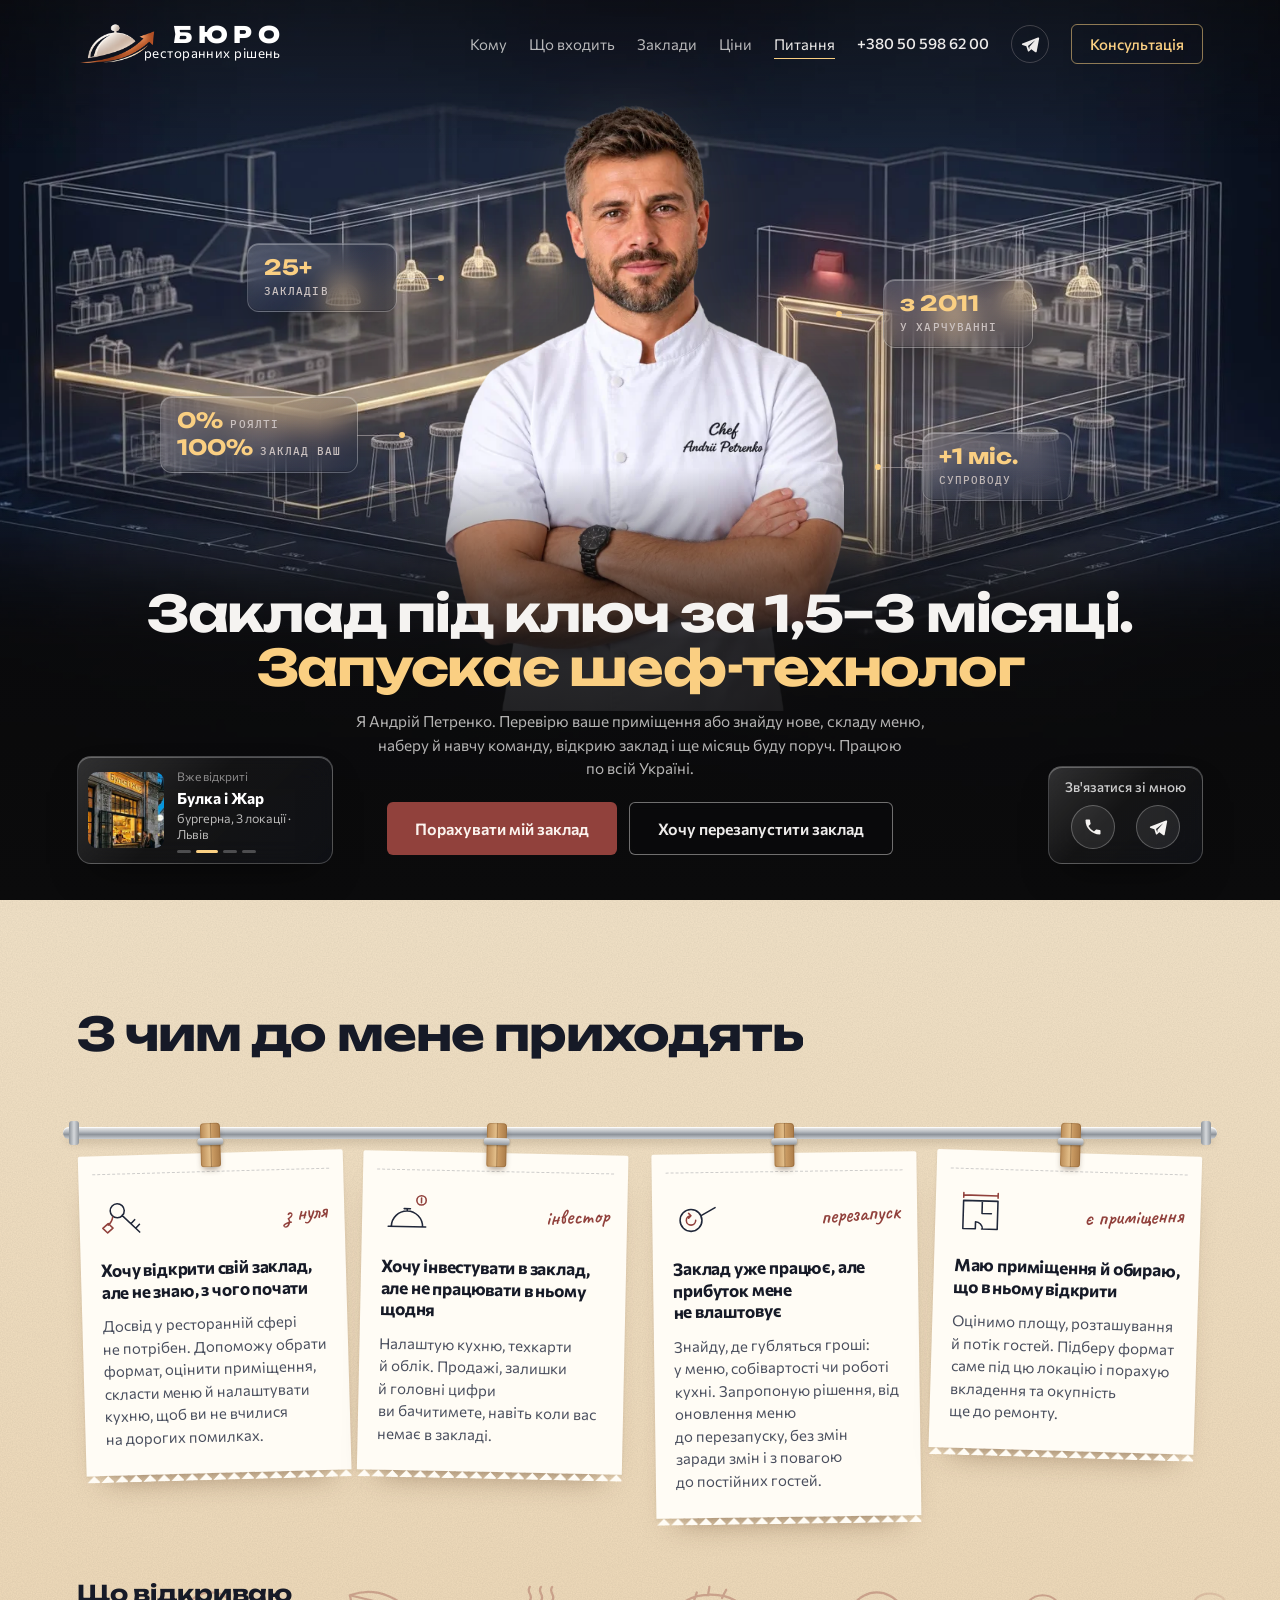
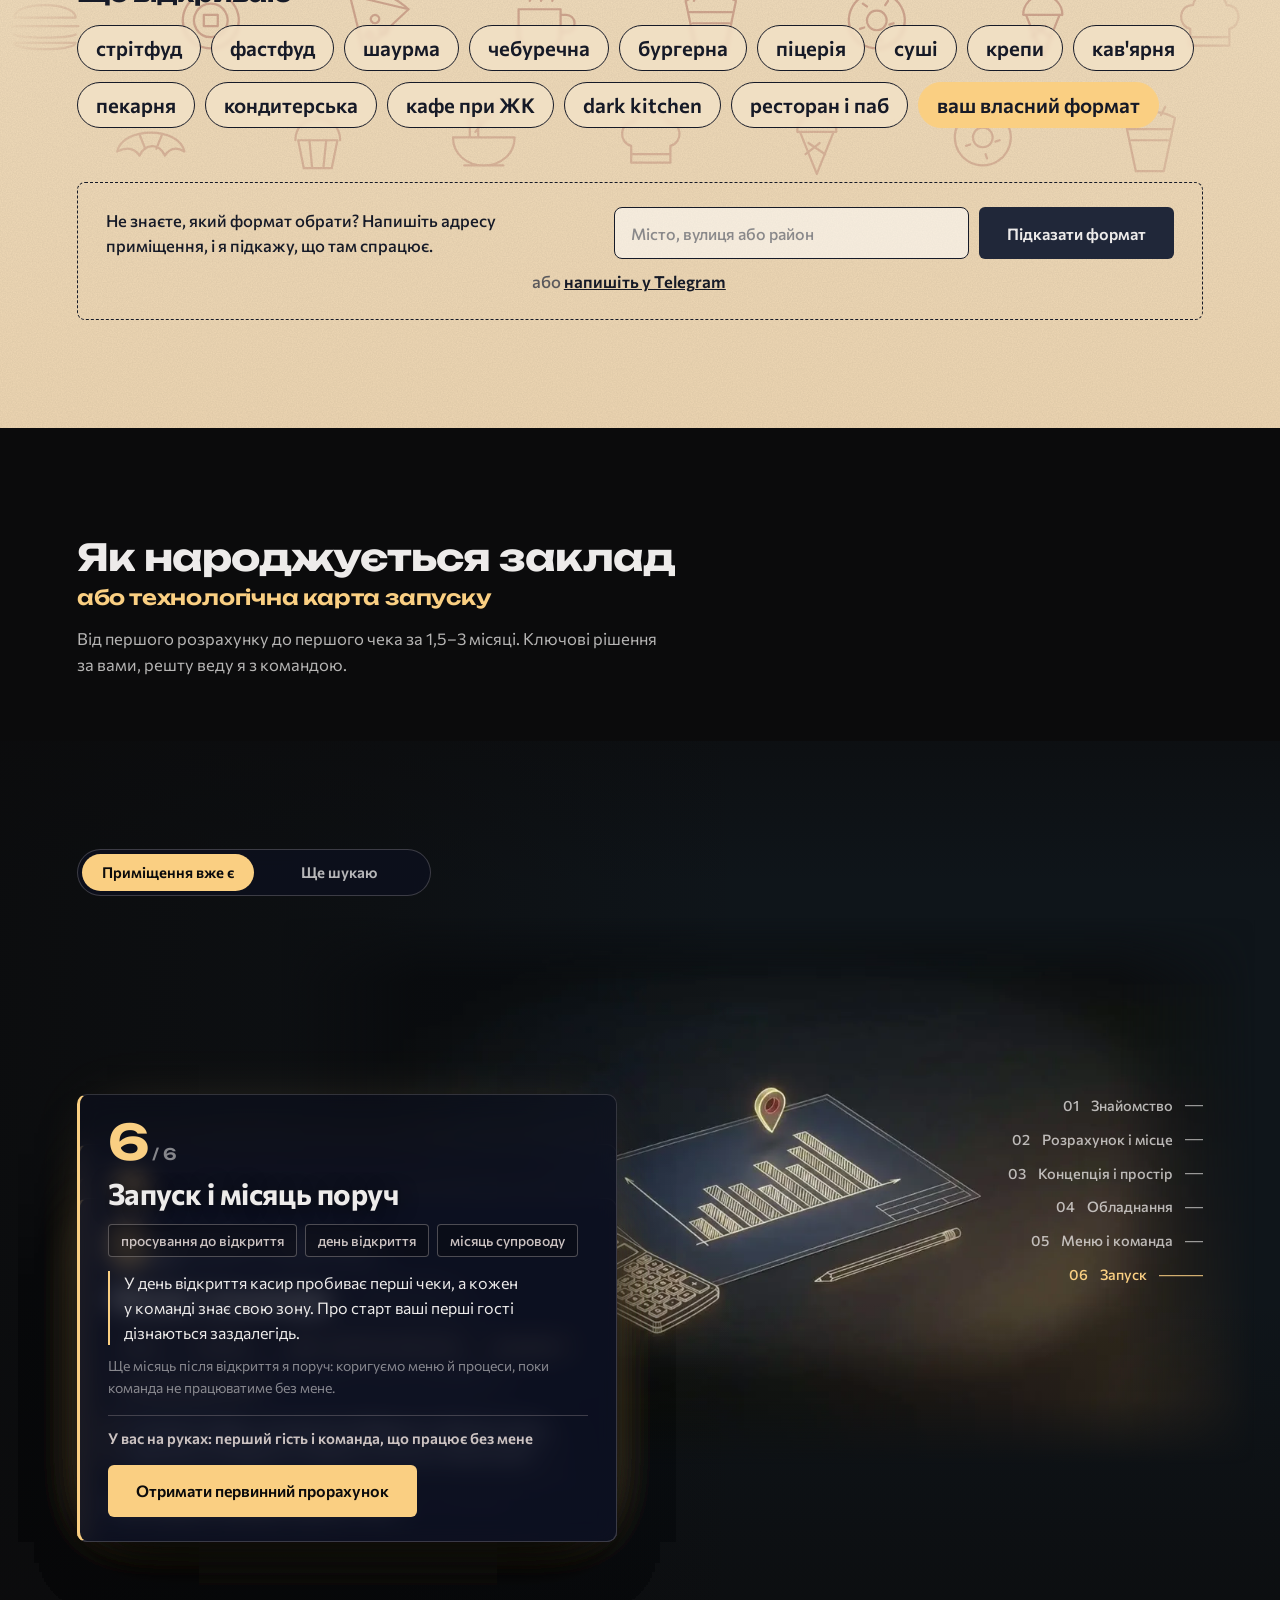
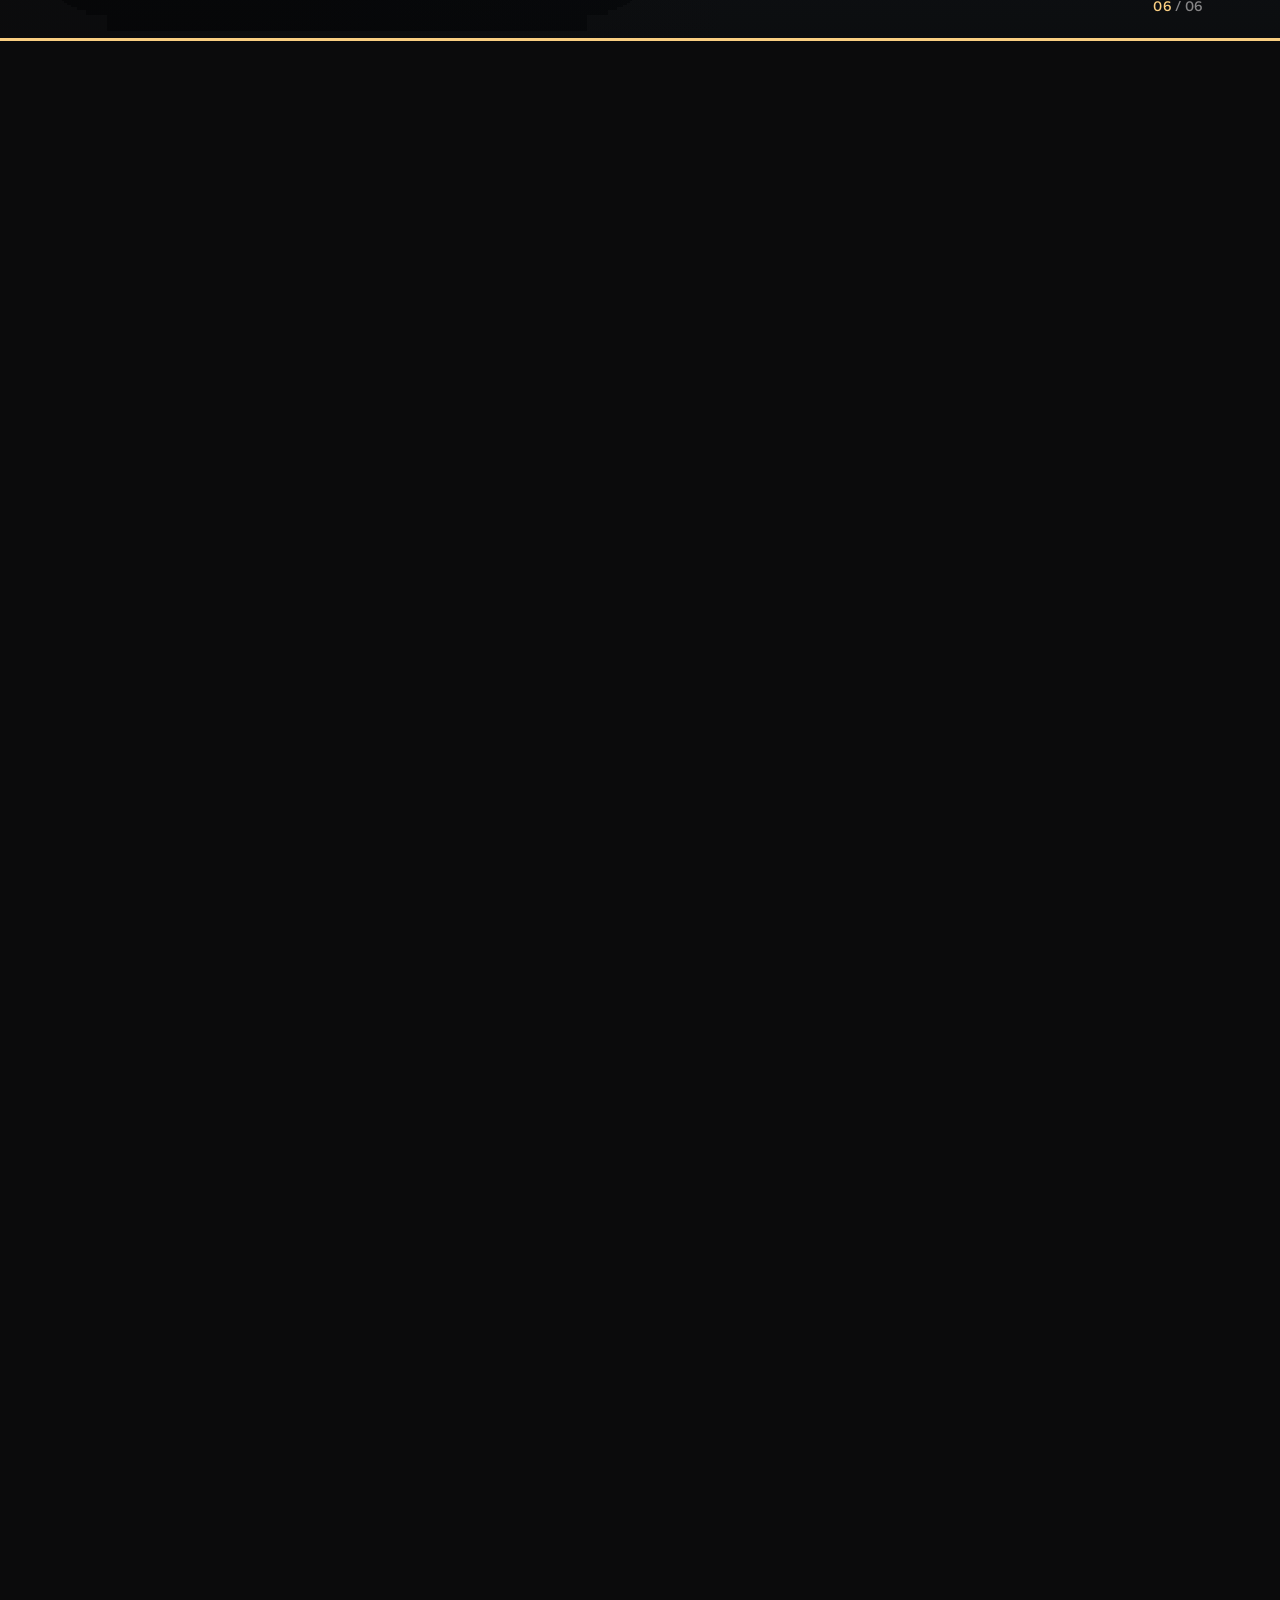
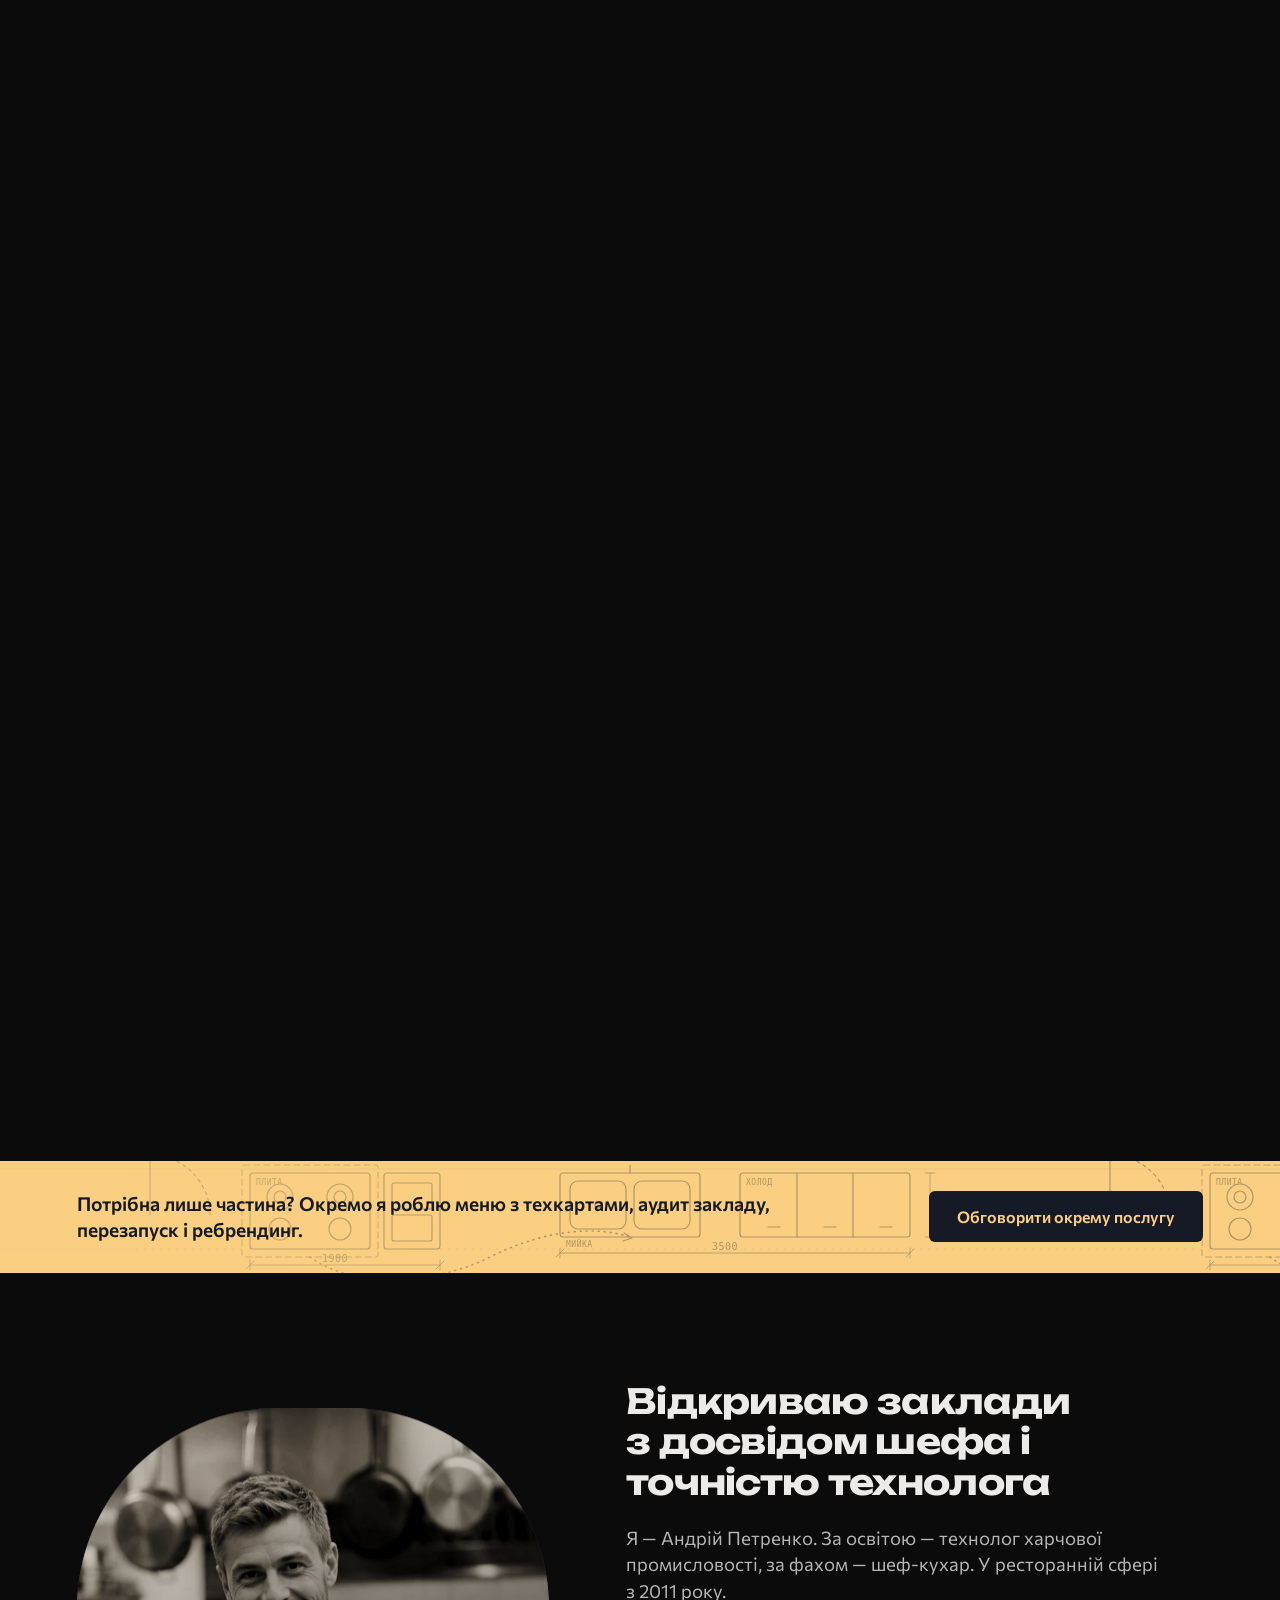
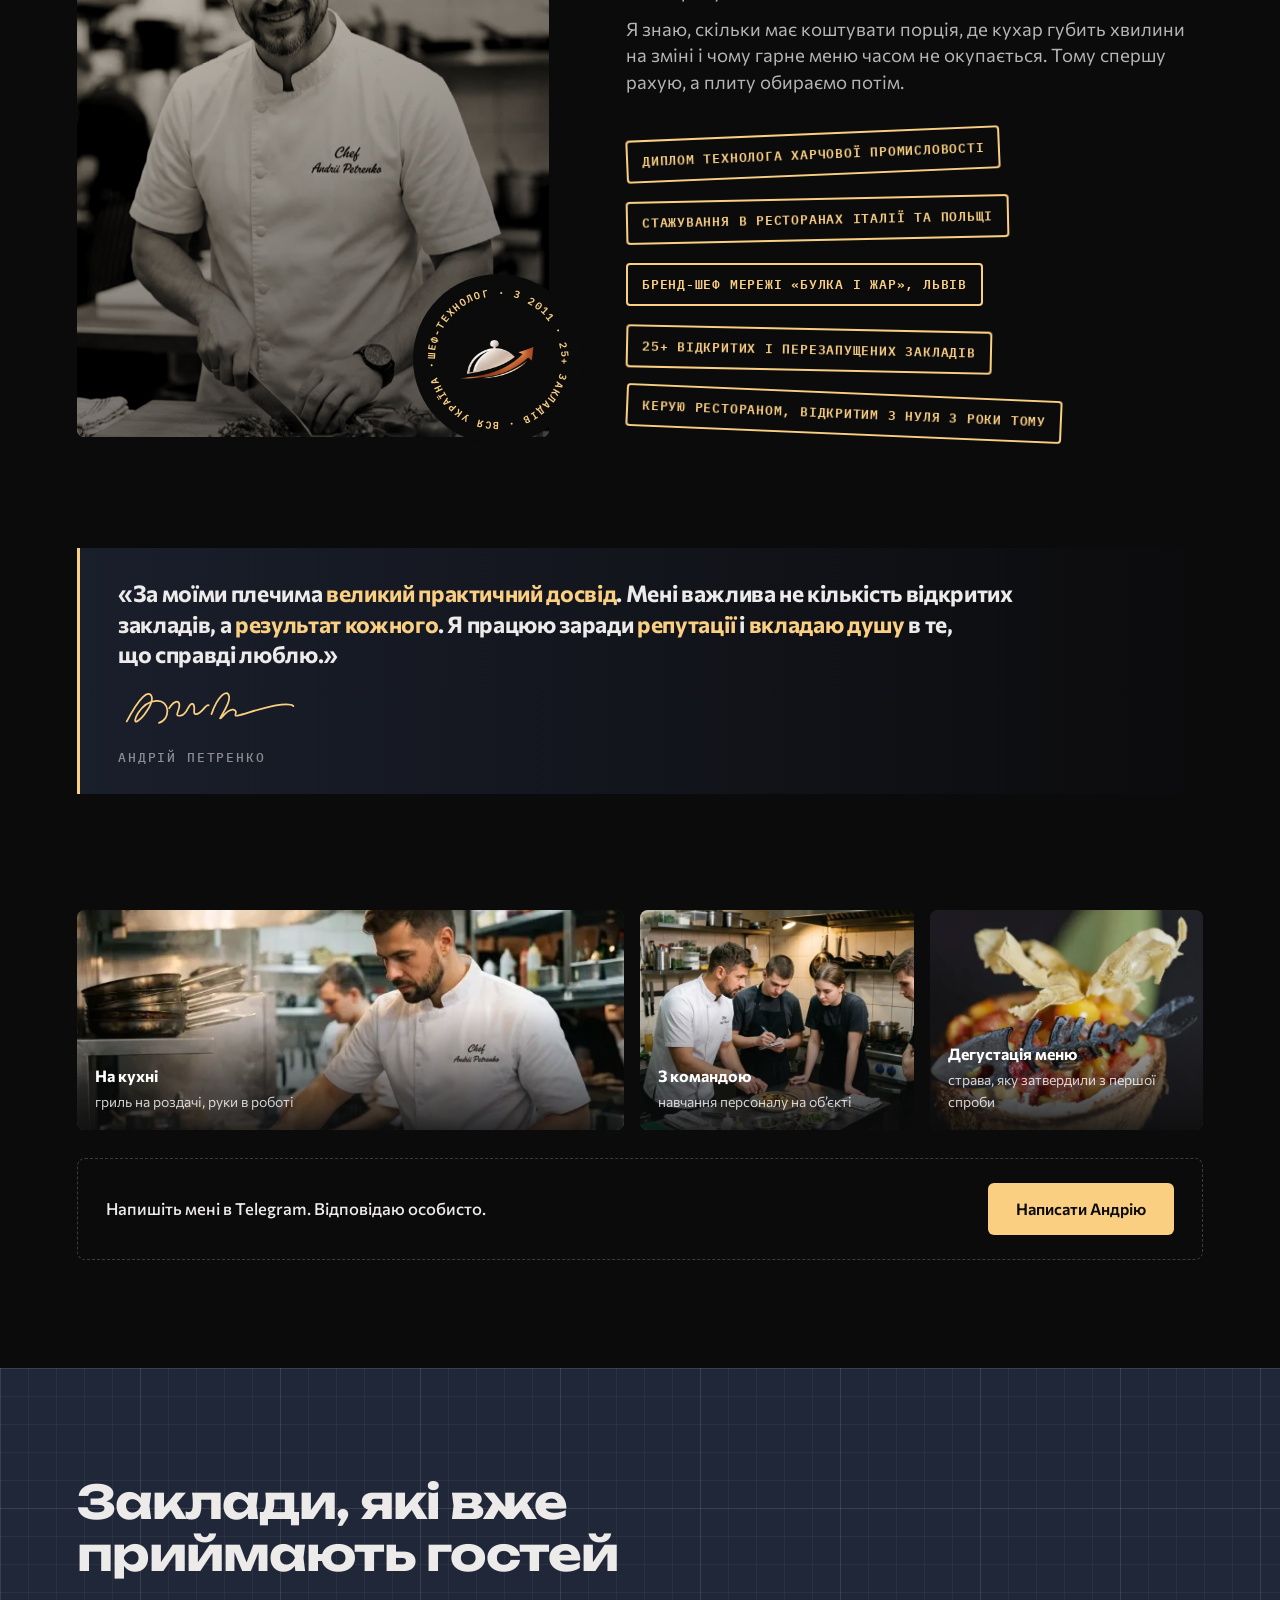
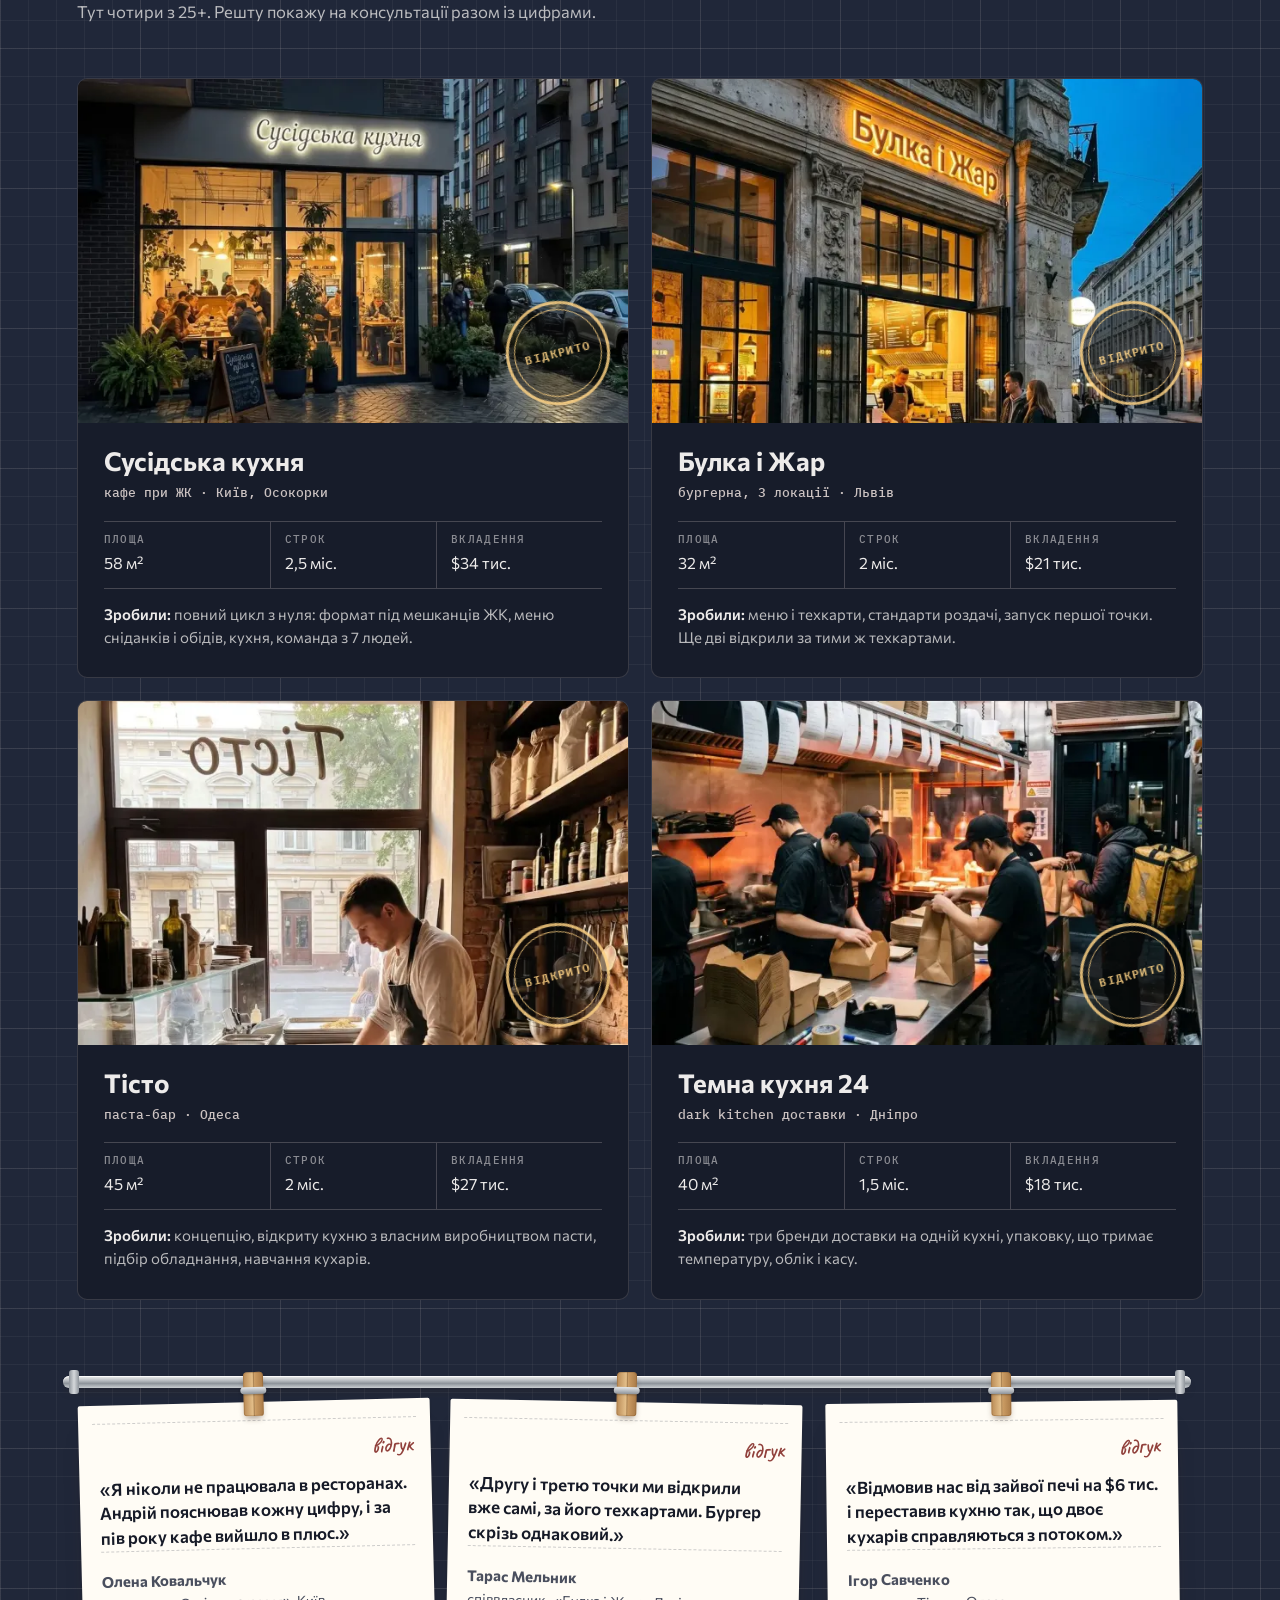
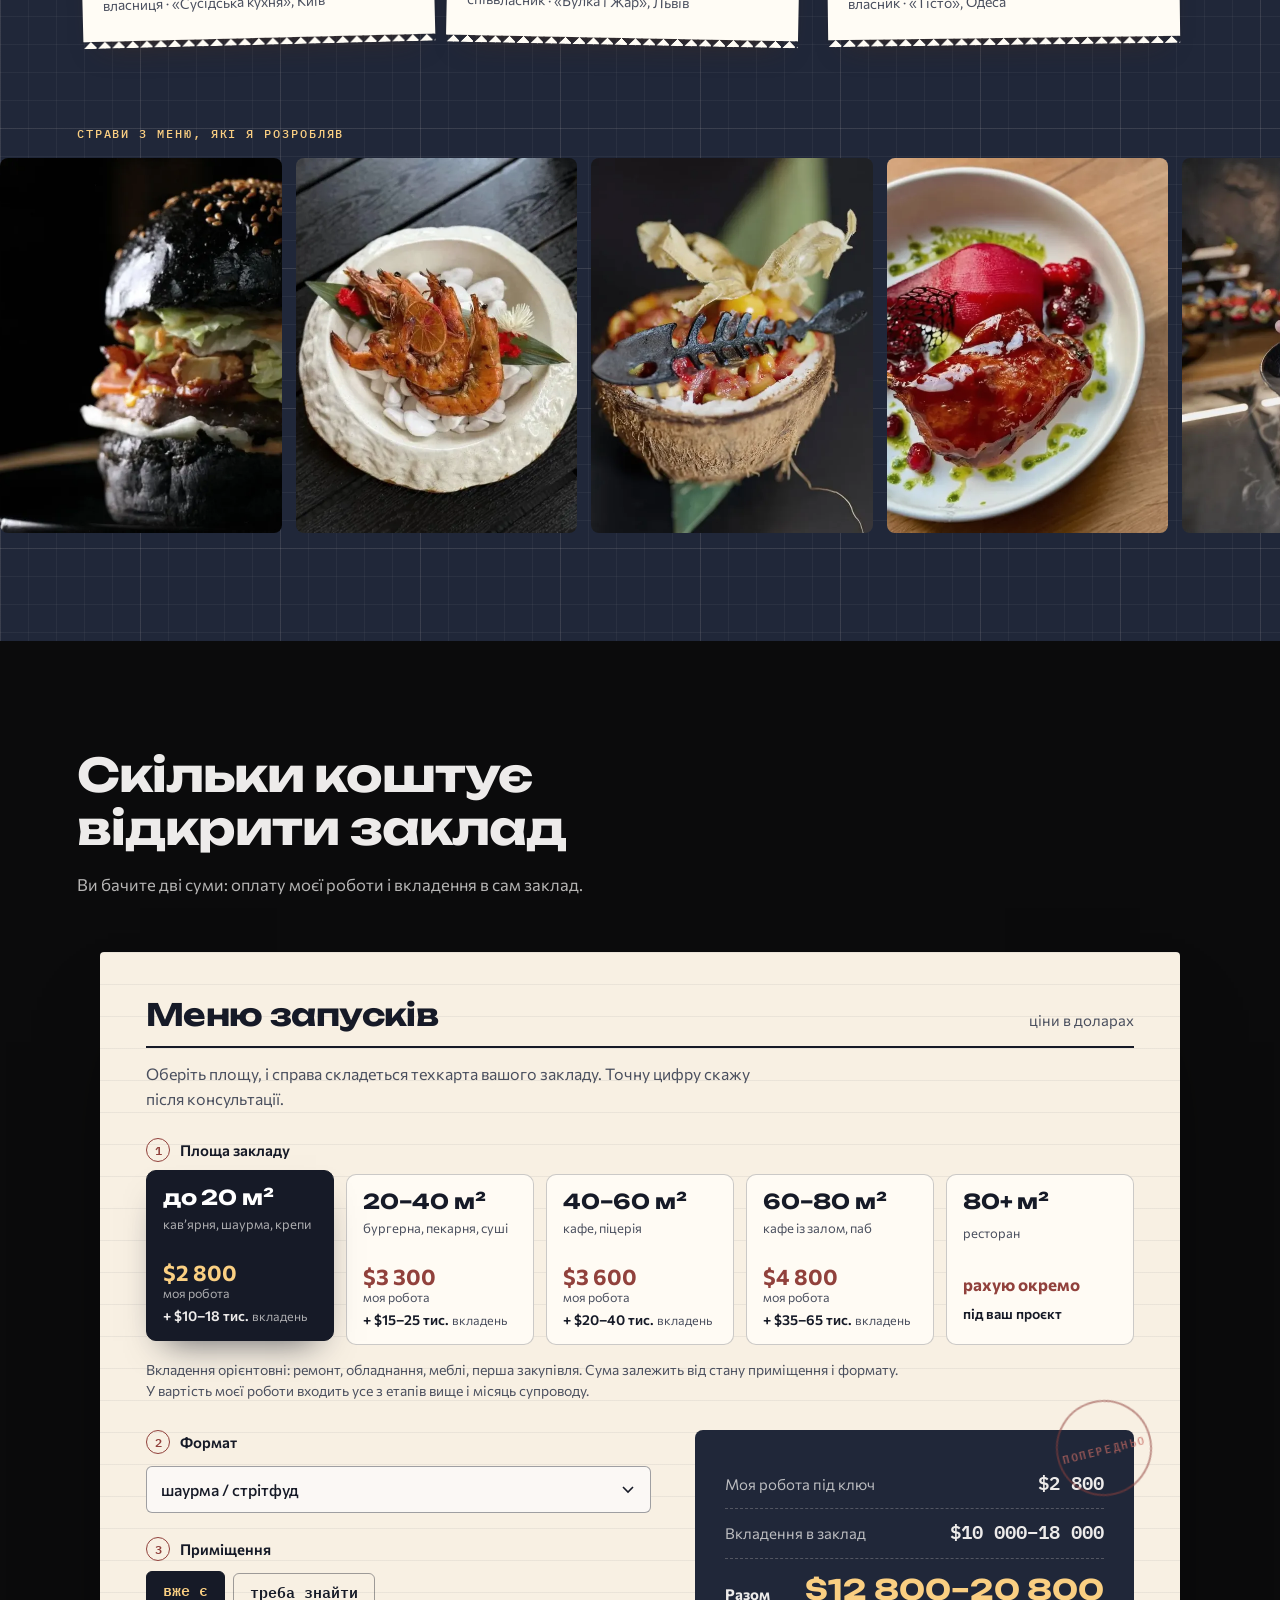
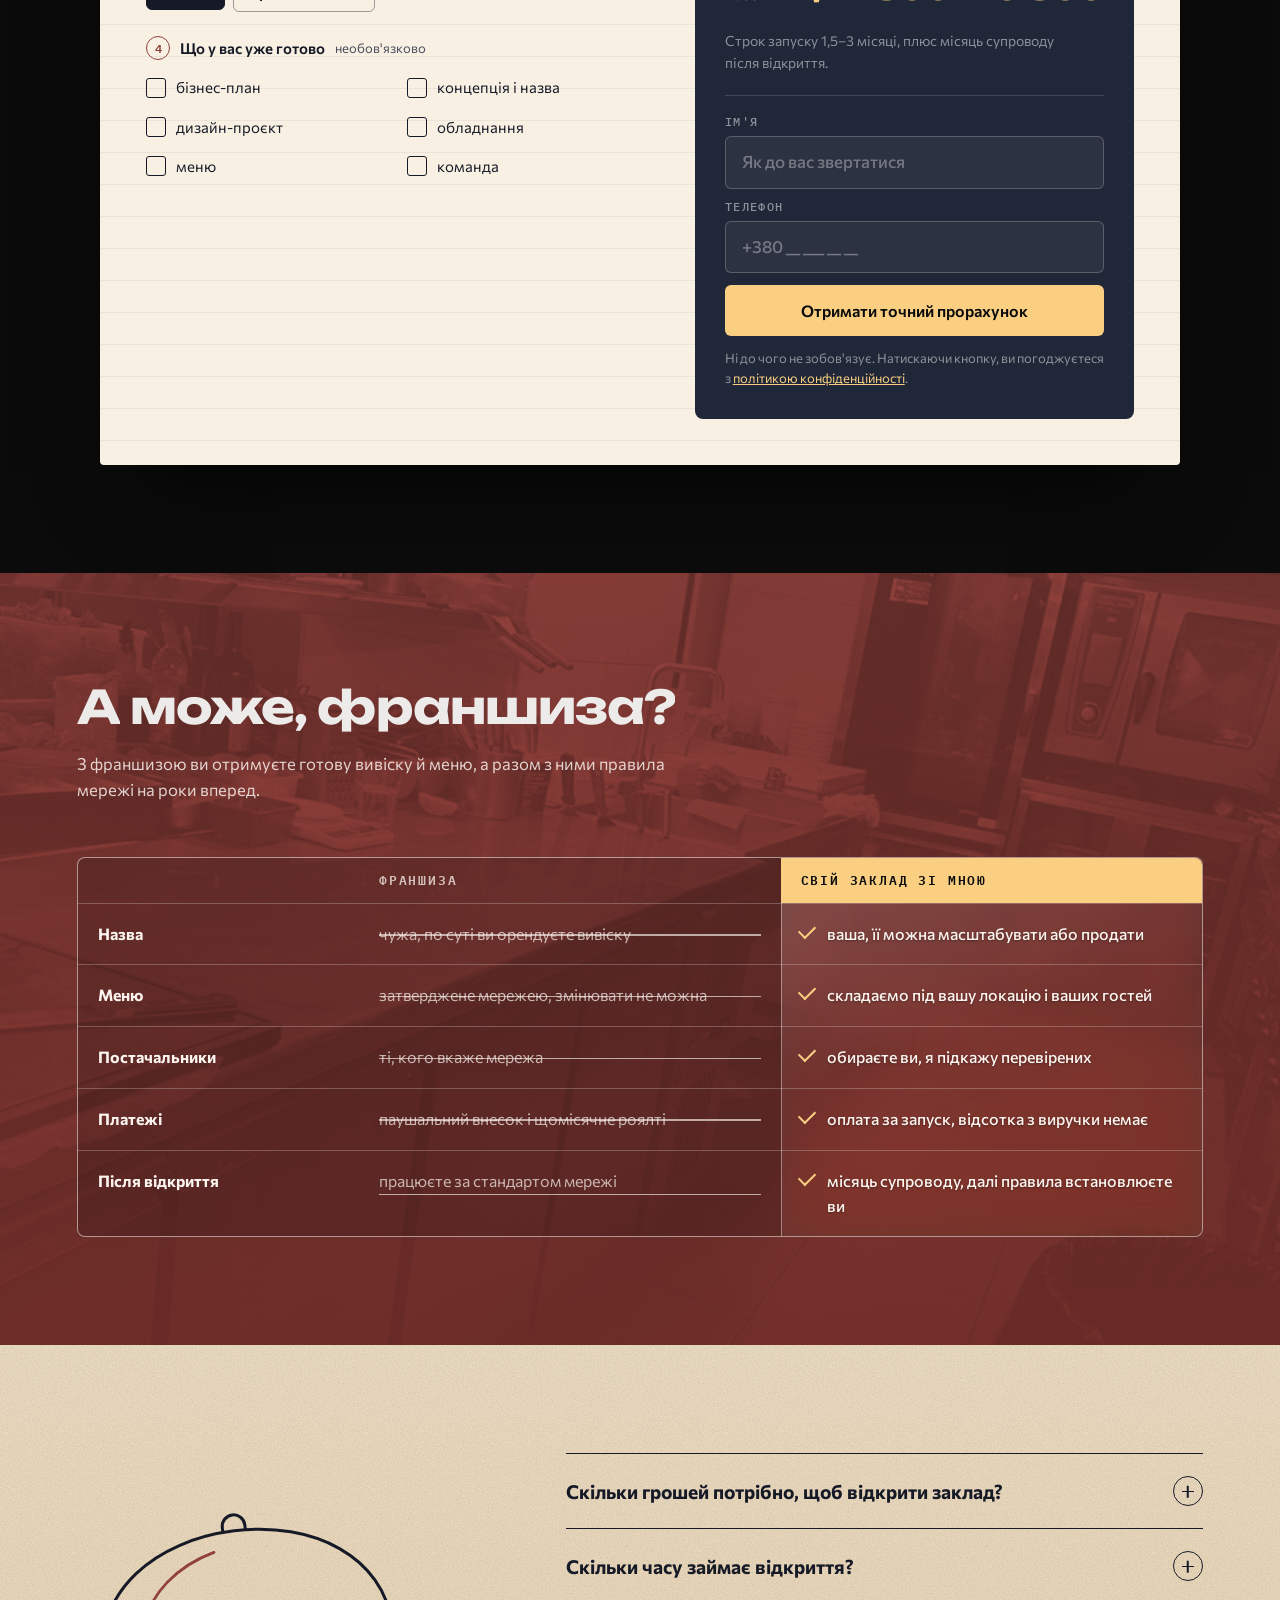
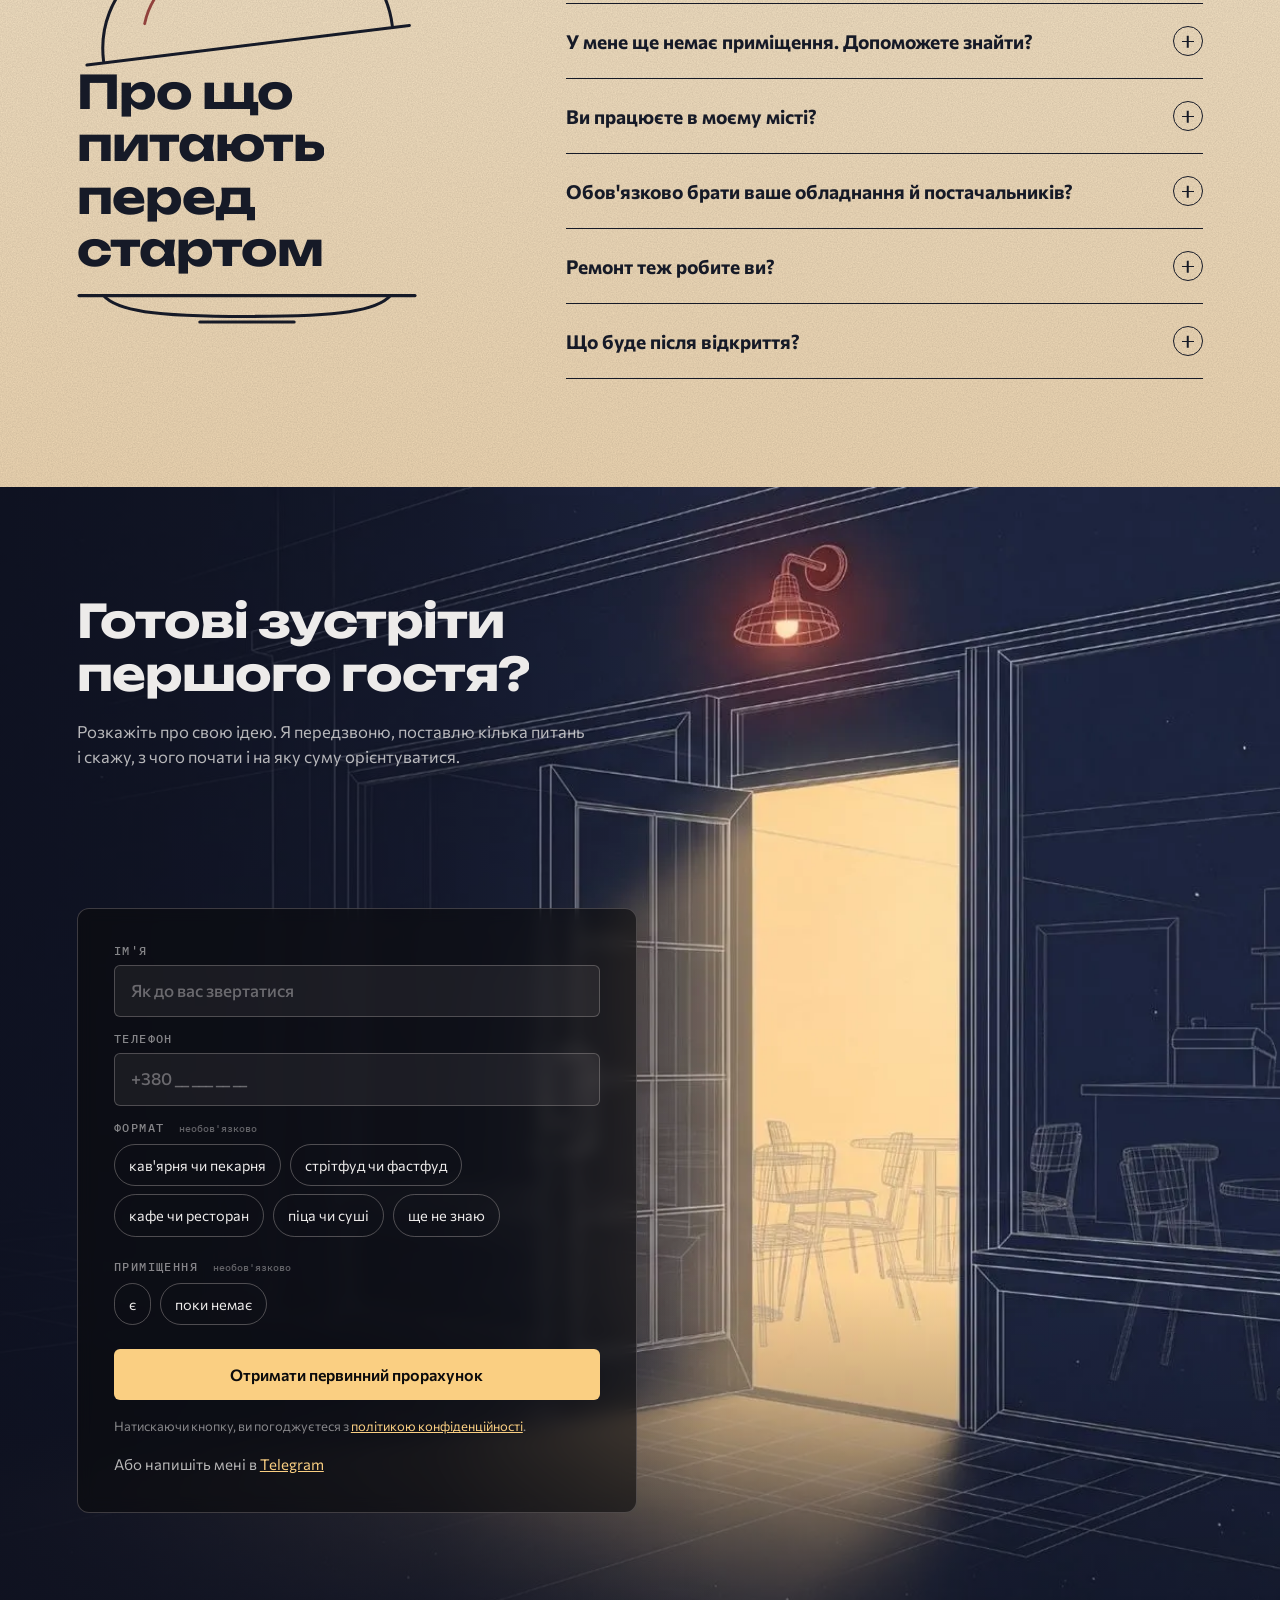
==== commit 573368bb: "Швидкість на телефоні: перший кадр одразу, відео після завантаження, менші фото - фон першого екрана" ====
--- a/index.html
+++ b/index.html
@@ -18,8 +18,13 @@
 <link rel="preconnect" href="https://fonts.googleapis.com">
 <link rel="preconnect" href="https://fonts.gstatic.com" crossorigin>
 <!-- усі шрифти одним запитом: Commissioner (текст), IBM Plex Mono (позначки), Unbounded (заголовки), Caveat (рукописні) -->
-<link href="https://fonts.googleapis.com/css2?family=Caveat:wght@600&family=Commissioner:wght@400;500;600;700;800&family=IBM+Plex+Mono:wght@400;500;600&family=Unbounded:wght@600;700;800&display=swap" rel="stylesheet">
-<link rel="preload" as="image" href="media/chef.webp" fetchpriority="high">
+<link rel="preload" as="style" href="https://fonts.googleapis.com/css2?family=Caveat:wght@600&family=Commissioner:wght@400;500;600;700;800&family=IBM+Plex+Mono:wght@400;500;600&family=Unbounded:wght@600;700;800&display=swap">
+<link href="https://fonts.googleapis.com/css2?family=Caveat:wght@600&family=Commissioner:wght@400;500;600;700;800&family=IBM+Plex+Mono:wght@400;500;600&family=Unbounded:wght@600;700;800&display=swap" rel="stylesheet" media="print" onload="this.media='all'">
+<noscript><link href="https://fonts.googleapis.com/css2?family=Caveat:wght@600&family=Commissioner:wght@400;500;600;700;800&family=IBM+Plex+Mono:wght@400;500;600&family=Unbounded:wght@600;700;800&display=swap" rel="stylesheet"></noscript>
+<link rel="preload" as="image" href="media/chef.webp" imagesrcset="media/chef-m.webp 540w, media/chef.webp 800w" imagesizes="(max-width: 820px) 300px, 46vh" fetchpriority="high">
+<!-- перший кадр фону першого екрана: найбільший елемент екрана, вантажимо одразу -->
+<link rel="preload" as="image" href="media/hero-first-mobile.webp" media="(max-width: 820px)">
+<link rel="preload" as="image" href="media/hero-first.webp" media="(min-width: 821px)">
 <link rel="stylesheet" href="css/style.css">
 </head>
 <body data-hfont="unbounded">
@@ -62,10 +67,11 @@
     <video class="hero__video" muted playsinline preload="none" aria-hidden="true"
            data-poster="media/hero-first.webp" data-poster-mobile="media/hero-first-mobile.webp"
            data-src="media/hero.mp4" data-src-mobile="media/hero-mobile.mp4"></video>
+    <script>(function(v){v.poster=matchMedia("(max-width: 820px)").matches?v.dataset.posterMobile:v.dataset.poster})(document.currentScript.previousElementSibling)</script>
     <img class="hero__final" alt="" aria-hidden="true" data-src="media/hero-final.webp" data-src-mobile="media/hero-final-mobile.webp">
     <div class="hero__grade" aria-hidden="true"></div>
 
-    <img class="hero__chef" src="media/chef.webp" width="800" height="1200"
+    <img class="hero__chef" src="media/chef.webp" srcset="media/chef-m.webp 540w, media/chef.webp 800w" sizes="(max-width: 820px) 300px, 46vh" width="800" height="1200"
          alt="Андрій Петренко, шеф-технолог, стоїть зі схрещеними руками" fetchpriority="high">
     <div class="hero__shade" aria-hidden="true"></div>
 
@@ -323,8 +329,8 @@
 
       <div class="media-row">
         <!-- Три фото з роботи: гриль, навчання команди, дегустація -->
-        <figure class="ph ph--photo ph--real" data-reveal><img src="media/photos/chef-work.webp" width="900" height="900" loading="lazy" alt="Андрій Петренко біля гриля на кухні, у руках щипці, на грилі риба й стейки"><figcaption class="ph__cap"><b>На кухні</b>гриль на роздачі, руки в роботі</figcaption></figure>
-        <figure class="ph ph--photo ph--real" data-reveal style="--d:1"><img src="media/photos/chef-team.webp" width="900" height="900" loading="lazy" alt="Андрій Петренко показує молодим кухарям подачу страви, вони записують"><figcaption class="ph__cap"><b>З командою</b>навчання персоналу на об’єкті</figcaption></figure>
+        <figure class="ph ph--photo ph--real" data-reveal><img src="media/photos/chef-work.webp" srcset="media/photos/chef-work-m.webp 600w, media/photos/chef-work.webp 900w" sizes="(max-width: 820px) 92vw, 33vw" width="900" height="900" loading="lazy" alt="Андрій Петренко біля гриля на кухні, у руках щипці, на грилі риба й стейки"><figcaption class="ph__cap"><b>На кухні</b>гриль на роздачі, руки в роботі</figcaption></figure>
+        <figure class="ph ph--photo ph--real" data-reveal style="--d:1"><img src="media/photos/chef-team.webp" srcset="media/photos/chef-team-m.webp 600w, media/photos/chef-team.webp 900w" sizes="(max-width: 820px) 92vw, 33vw" width="900" height="900" loading="lazy" alt="Андрій Петренко показує молодим кухарям подачу страви, вони записують"><figcaption class="ph__cap"><b>З командою</b>навчання персоналу на об’єкті</figcaption></figure>
         <figure class="ph ph--photo ph--real" data-reveal style="--d:2"><img src="media/photos/dish-coconut.webp" loading="lazy" alt="Тартар у половинці кокоса"><figcaption class="ph__cap"><b>Дегустація меню</b>страва, яку затвердили з першої спроби</figcaption></figure>
       </div>
 
@@ -346,7 +352,7 @@
       <!-- Проєкти вигадані для портфоліо, фото згенеровані -->
       <div class="cases">
         <article class="case" data-reveal>
-          <div class="case__img"><img src="media/photos/case-susidska.webp" width="1200" height="750" loading="lazy" alt="Кафе «Сусідська кухня» на першому поверсі ЖК увечері, гості за столиками"><span class="stamp stamp--case"><span>відкрито</span></span></div>
+          <div class="case__img"><img src="media/photos/case-susidska.webp" srcset="media/photos/case-susidska-m.webp 640w, media/photos/case-susidska.webp 1200w" sizes="(max-width: 820px) 92vw, 600px" width="1200" height="750" loading="lazy" alt="Кафе «Сусідська кухня» на першому поверсі ЖК увечері, гості за столиками"><span class="stamp stamp--case"><span>відкрито</span></span></div>
           <div class="case__body">
             <h3>Сусідська кухня</h3>
             <p class="case__meta">кафе при ЖК · Київ, Осокорки</p>
@@ -355,7 +361,7 @@
           </div>
         </article>
         <article class="case" data-reveal style="--d:1">
-          <div class="case__img"><img src="media/photos/case-bulka.webp" width="1200" height="750" loading="lazy" alt="Бургерна «Булка і Жар» у старому будинку Львова, вікно видачі і гості біля нього"><span class="stamp stamp--case"><span>відкрито</span></span></div>
+          <div class="case__img"><img src="media/photos/case-bulka.webp" srcset="media/photos/case-bulka-m.webp 640w, media/photos/case-bulka.webp 1200w" sizes="(max-width: 820px) 92vw, 600px" width="1200" height="750" loading="lazy" alt="Бургерна «Булка і Жар» у старому будинку Львова, вікно видачі і гості біля нього"><span class="stamp stamp--case"><span>відкрито</span></span></div>
           <div class="case__body">
             <h3>Булка і Жар</h3>
             <p class="case__meta">бургерна, 3 локації · Львів</p>
@@ -364,7 +370,7 @@
           </div>
         </article>
         <article class="case" data-reveal>
-          <div class="case__img"><img src="media/photos/case-tisto.webp" width="1200" height="750" loading="lazy" alt="Кухар розкачує тісто для пасти біля вікна паста-бару «Тісто»"><span class="stamp stamp--case"><span>відкрито</span></span></div>
+          <div class="case__img"><img src="media/photos/case-tisto.webp" srcset="media/photos/case-tisto-m.webp 640w, media/photos/case-tisto.webp 1200w" sizes="(max-width: 820px) 92vw, 600px" width="1200" height="750" loading="lazy" alt="Кухар розкачує тісто для пасти біля вікна паста-бару «Тісто»"><span class="stamp stamp--case"><span>відкрито</span></span></div>
           <div class="case__body">
             <h3>Тісто</h3>
             <p class="case__meta">паста-бар · Одеса</p>
@@ -373,7 +379,7 @@
           </div>
         </article>
         <article class="case" data-reveal style="--d:1">
-          <div class="case__img"><img src="media/photos/case-temna.webp" width="1200" height="750" loading="lazy" alt="Кухня доставки «Темна кухня 24»: кухарі пакують замовлення, кур’єр забирає пакети"><span class="stamp stamp--case"><span>відкрито</span></span></div>
+          <div class="case__img"><img src="media/photos/case-temna.webp" srcset="media/photos/case-temna-m.webp 640w, media/photos/case-temna.webp 1200w" sizes="(max-width: 820px) 92vw, 600px" width="1200" height="750" loading="lazy" alt="Кухня доставки «Темна кухня 24»: кухарі пакують замовлення, кур’єр забирає пакети"><span class="stamp stamp--case"><span>відкрито</span></span></div>
           <div class="case__body">
             <h3>Темна кухня 24</h3>
             <p class="case__meta">dark kitchen доставки · Дніпро</p>
@@ -410,15 +416,15 @@
     <div class="dishes" aria-label="Страви з меню, які розробляв Андрій Петренко">
       <p class="dishes__cap">Страви з меню, які я розробляв</p>
       <div class="dishes__track">
-        <figure><img src="media/photos/dish-burger.webp" loading="lazy" alt="Чорний бургер з беконом"></figure>
-        <figure><img src="media/photos/dish-shrimp.webp" loading="lazy" alt="Креветки на білій тарілці з камінцями"></figure>
-        <figure><img src="media/photos/dish-coconut.webp" loading="lazy" alt="Тартар у половинці кокоса"></figure>
-        <figure><img src="media/photos/dish-duck.webp" loading="lazy" alt="Качина ніжка з ягідним соусом і грушею"></figure>
-        <figure><img src="media/photos/dish-mussels.webp" loading="lazy" alt="Мідії, подані з димом"></figure>
-        <figure><img src="media/photos/dish-pasta.webp" loading="lazy" alt="Паста з креветками і песто"></figure>
-        <figure><img src="media/photos/dish-brie.webp" loading="lazy" alt="Сир на грилі з вишневим соусом"></figure>
-        <figure><img src="media/photos/dish-canape.webp" loading="lazy" alt="Фуршетні закуски з креветками"></figure>
-        <figure><img src="media/photos/dish-skewers.webp" loading="lazy" alt="Шашлички в лаваші на дошці"></figure>
+        <figure><img data-src="media/photos/dish-burger.webp" loading="lazy" alt="Чорний бургер з беконом"></figure>
+        <figure><img data-src="media/photos/dish-shrimp.webp" loading="lazy" alt="Креветки на білій тарілці з камінцями"></figure>
+        <figure><img data-src="media/photos/dish-coconut.webp" loading="lazy" alt="Тартар у половинці кокоса"></figure>
+        <figure><img data-src="media/photos/dish-duck.webp" loading="lazy" alt="Качина ніжка з ягідним соусом і грушею"></figure>
+        <figure><img data-src="media/photos/dish-mussels.webp" loading="lazy" alt="Мідії, подані з димом"></figure>
+        <figure><img data-src="media/photos/dish-pasta.webp" loading="lazy" alt="Паста з креветками і песто"></figure>
+        <figure><img data-src="media/photos/dish-brie.webp" loading="lazy" alt="Сир на грилі з вишневим соусом"></figure>
+        <figure><img data-src="media/photos/dish-canape.webp" loading="lazy" alt="Фуршетні закуски з креветками"></figure>
+        <figure><img data-src="media/photos/dish-skewers.webp" loading="lazy" alt="Шашлички в лаваші на дошці"></figure>
       </div>
     </div>
   </section>
--- a/css/style.css
+++ b/css/style.css
@@ -1061,3 +1061,6 @@
 
 /* телефон: фото в ряду «Про шефа» вищі, щоб не різати голови */
 @media (max-width:820px){.media-row .ph--real{min-height:0;aspect-ratio:4/3}.media-row .ph--real img{object-position:50% 25%}}
+
+/* телефон: легша версія фото кухні у фоні блоку франшизи */
+@media (max-width:820px){.sec--photo::before{background-image:url("../media/photos/kitchen-work-m.webp")}}
